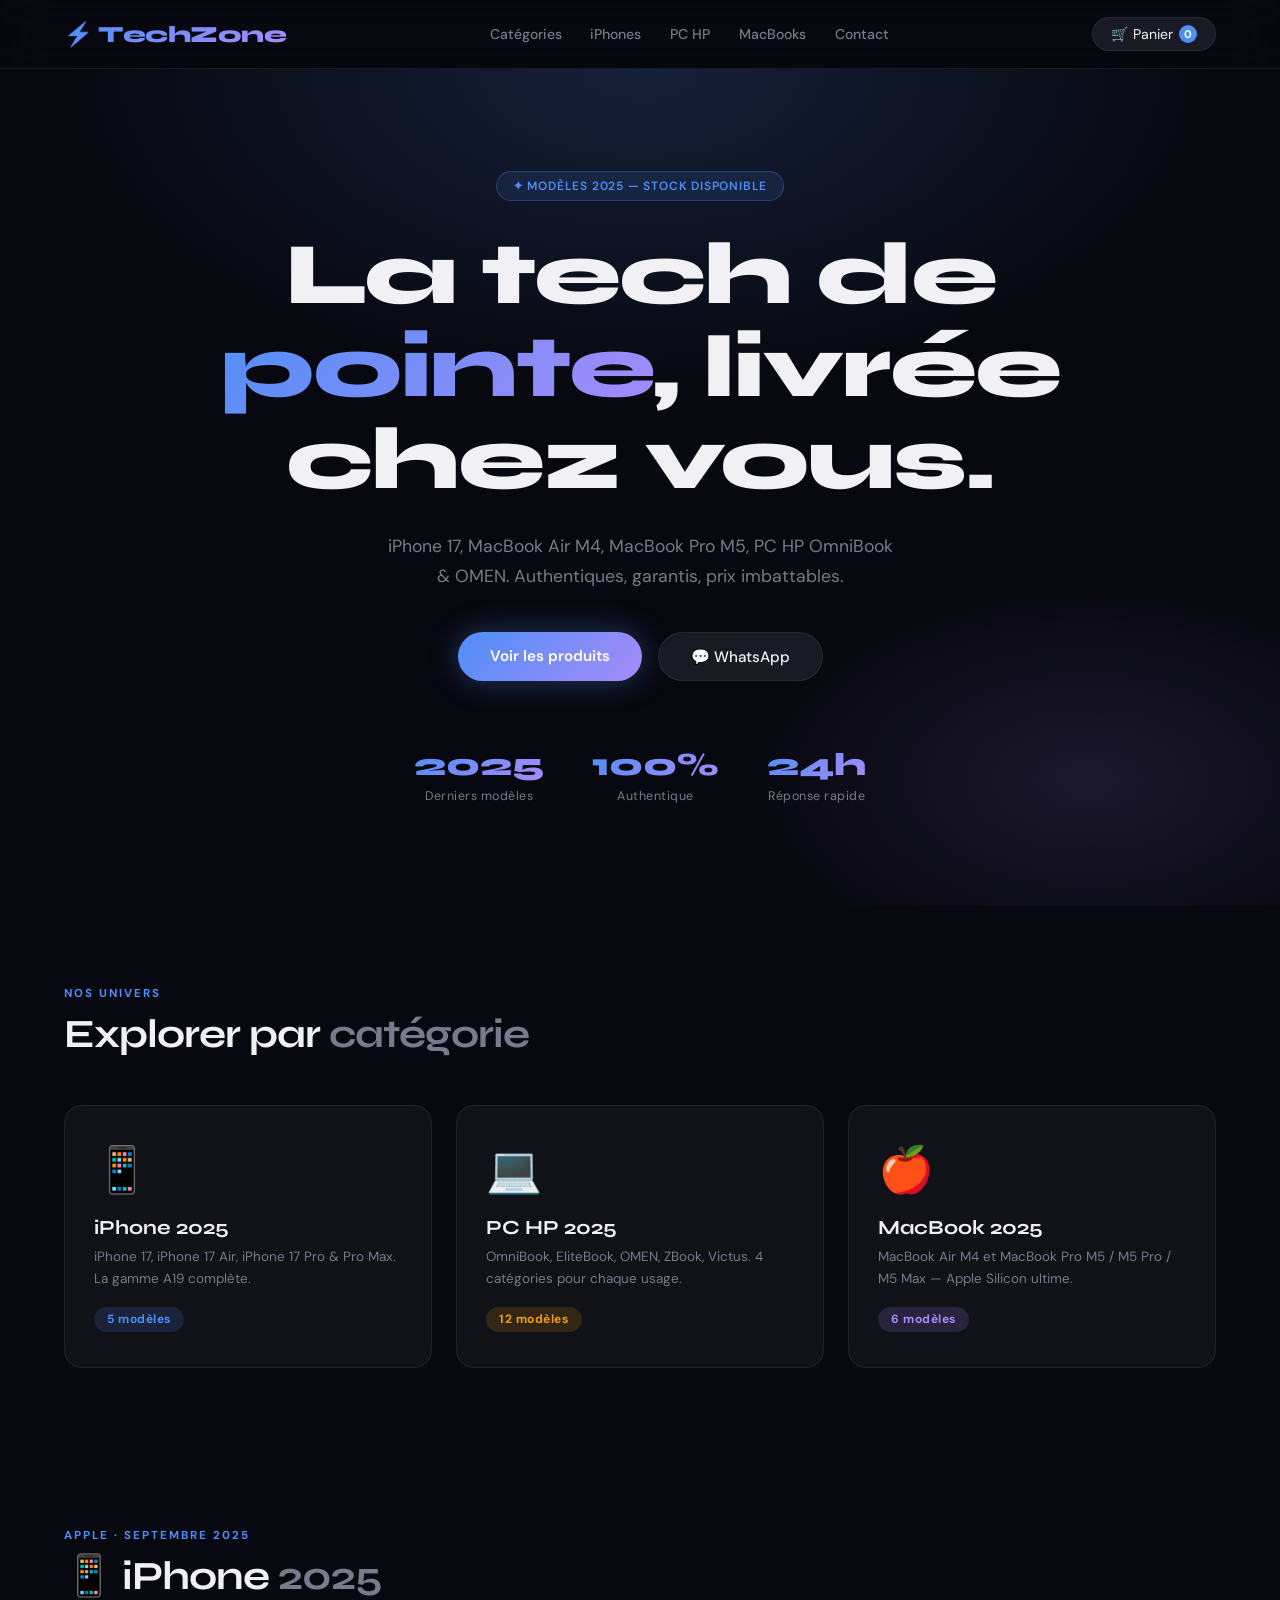
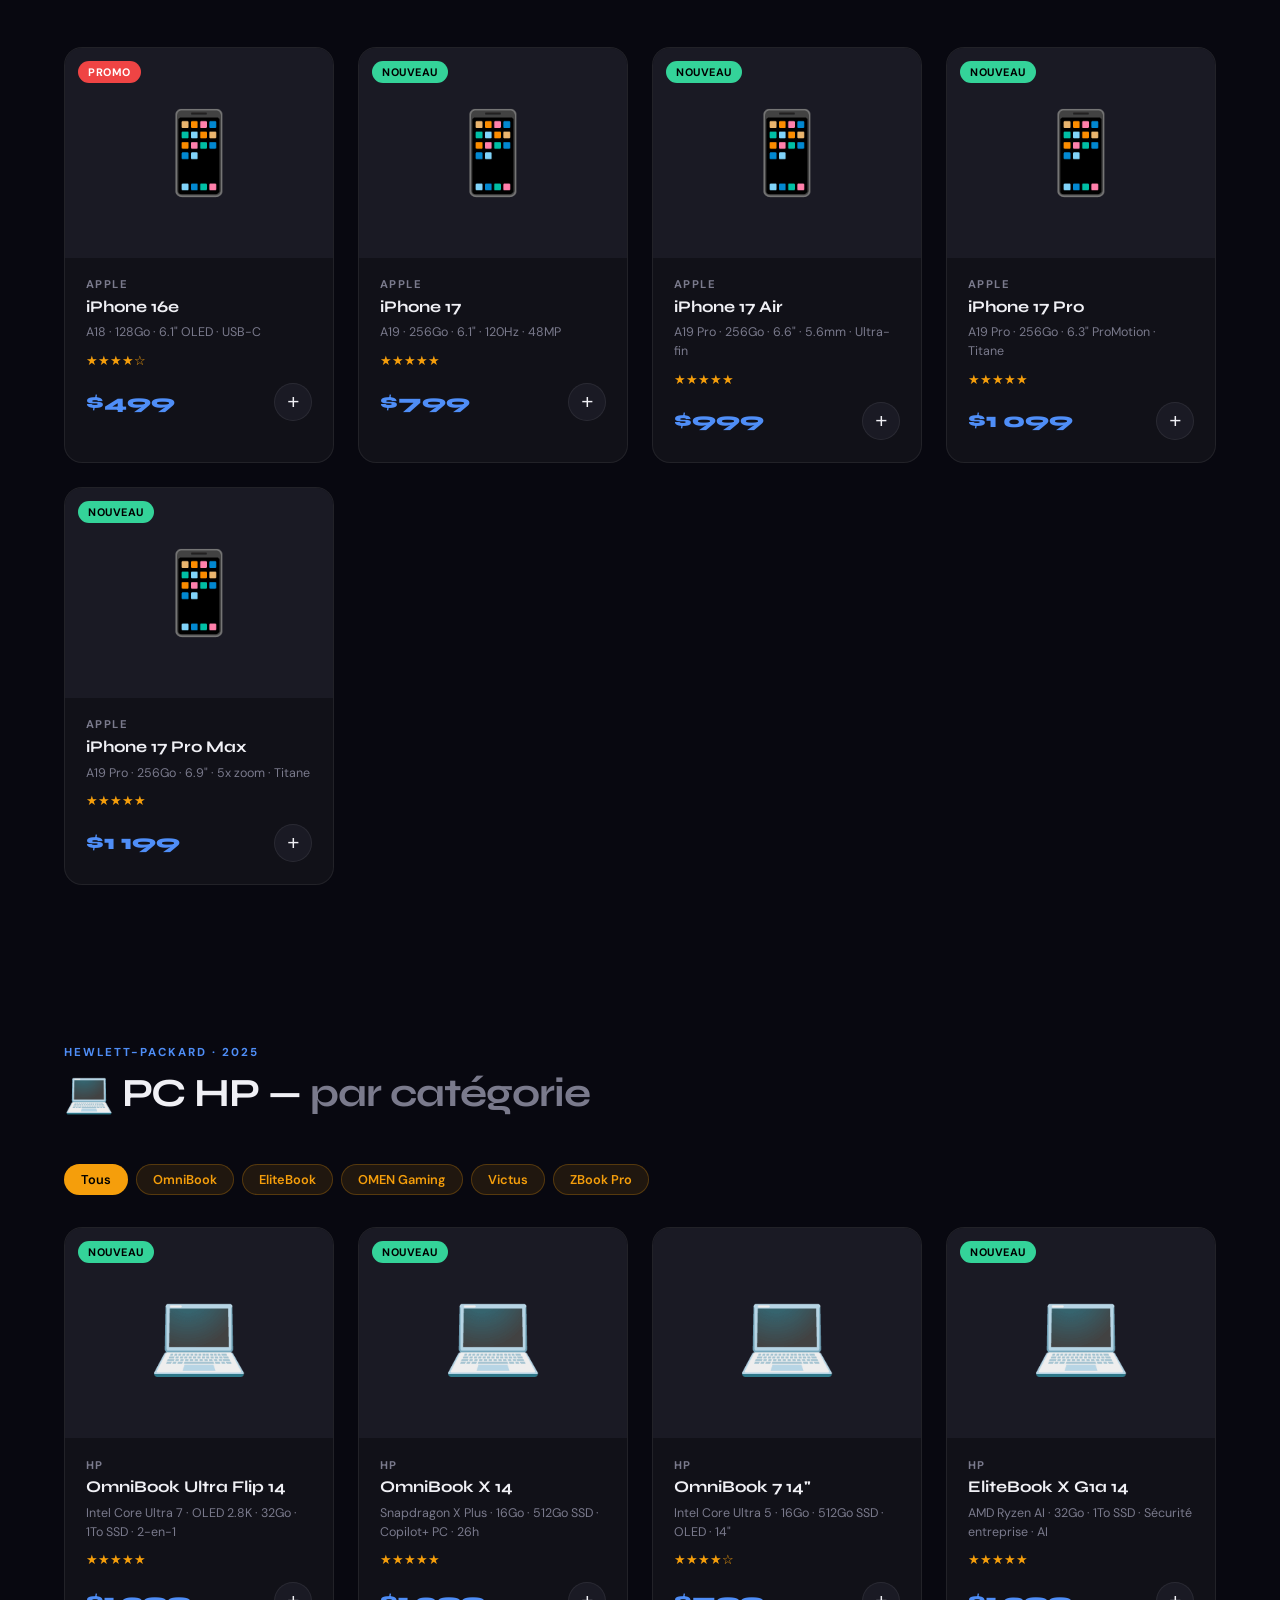
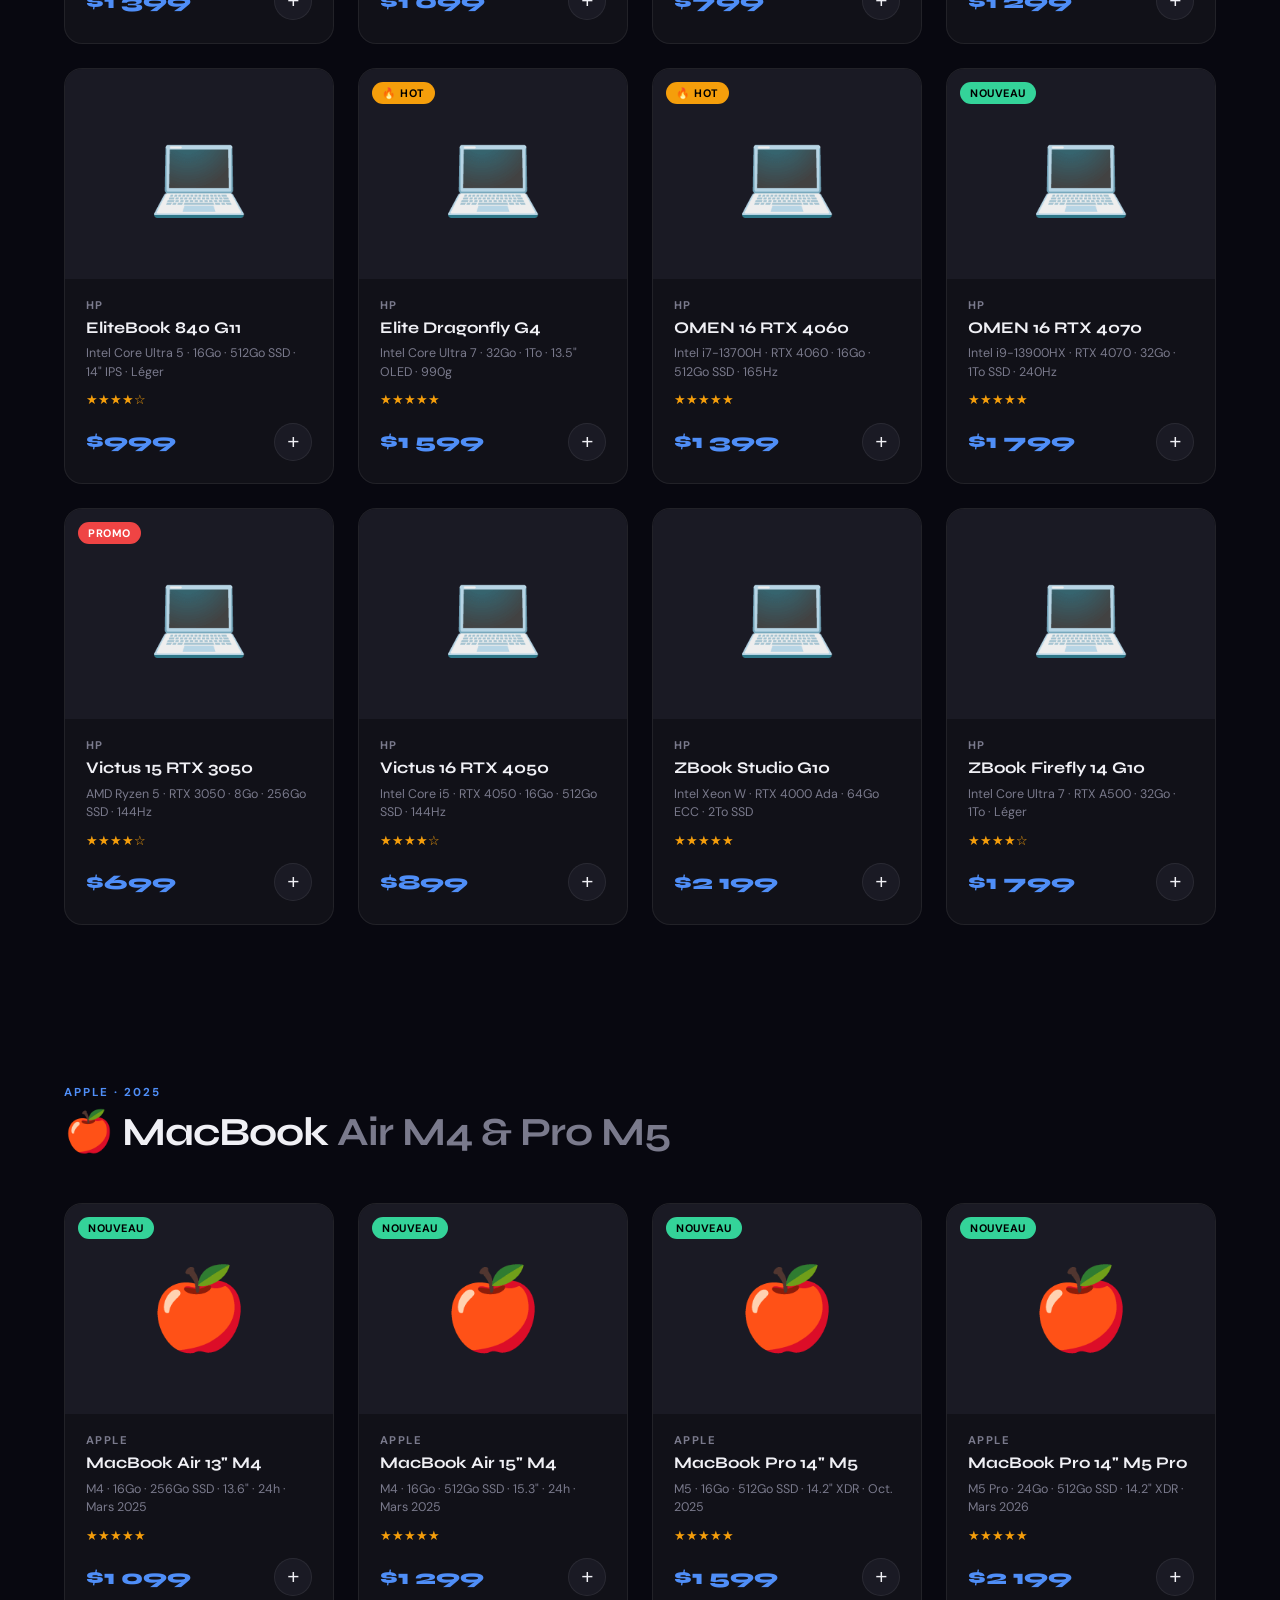
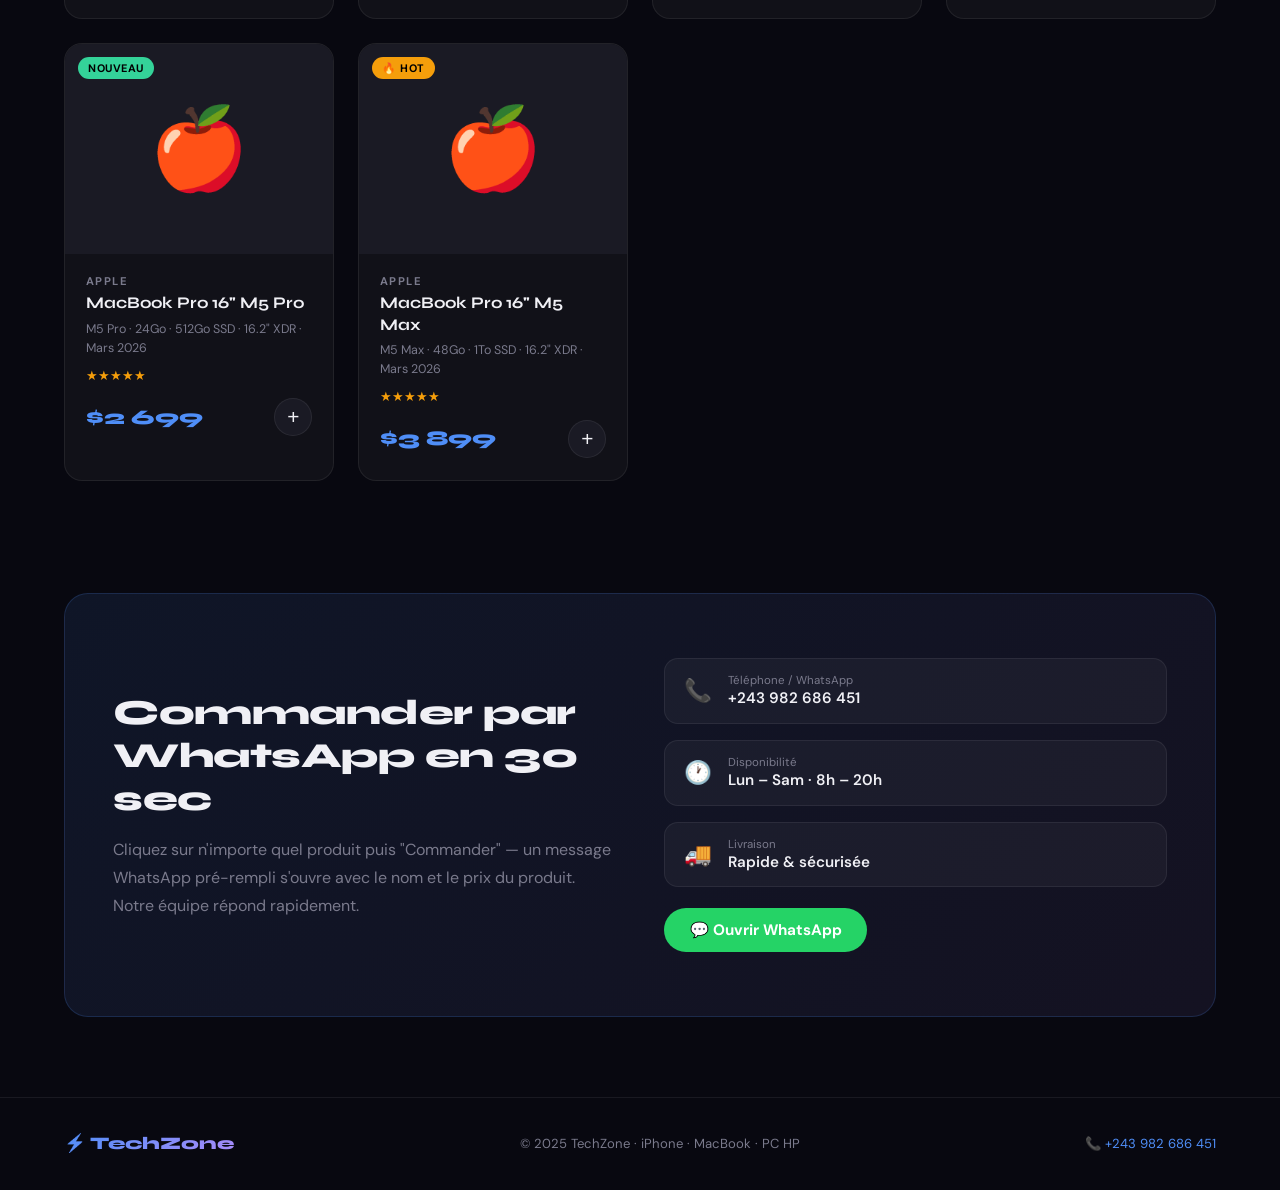
==== index.html @ e5c1a602 "Add files via upload" ====
<!DOCTYPE html>
<html lang="fr">
<head>
  <meta charset="UTF-8"/>
  <meta name="viewport" content="width=device-width, initial-scale=1.0"/>
  <title>TechZone — iPhone · MacBook · HP</title>
  <link href="https://fonts.googleapis.com/css2?family=Syne:wght@400;600;700;800&family=DM+Sans:ital,wght@0,300;0,400;0,500;1,300&display=swap" rel="stylesheet"/>
  <style>
    :root {
      --bg:#080810;--surface:#111118;--surface2:#1a1a24;--border:rgba(255,255,255,0.07);
      --accent:#4f8ef7;--accent2:#a78bfa;--gold:#f59e0b;--text:#f0f0f5;--muted:#7a7a8c;
      --green:#34d399;--red:#ef4444;--radius:18px;
    }
    *{margin:0;padding:0;box-sizing:border-box;}
    html{scroll-behavior:smooth;}
    body{font-family:'DM Sans',sans-serif;background:var(--bg);color:var(--text);overflow-x:hidden;}

    /* ─── HEADER ─── */
    header{position:sticky;top:0;z-index:200;background:rgba(8,8,16,0.88);backdrop-filter:blur(24px);border-bottom:1px solid var(--border);}
    .header-inner{display:flex;align-items:center;justify-content:space-between;height:68px;padding:0 5%;}
    .logo{font-family:'Syne',sans-serif;font-weight:800;font-size:1.45rem;letter-spacing:-0.5px;background:linear-gradient(135deg,var(--accent),var(--accent2));-webkit-background-clip:text;-webkit-text-fill-color:transparent;text-decoration:none;}
    nav{display:flex;gap:1.8rem;}
    nav a{color:var(--muted);text-decoration:none;font-size:.88rem;font-weight:500;transition:color .2s;}
    nav a:hover{color:var(--text);}
    .cart-btn{background:var(--surface2);border:1px solid var(--border);color:var(--text);padding:.45rem 1.1rem;border-radius:50px;font-family:'DM Sans',sans-serif;font-size:.88rem;cursor:pointer;transition:all .2s;display:flex;align-items:center;gap:.4rem;}
    .cart-btn:hover{background:var(--accent);border-color:var(--accent);}
    .cart-count{background:var(--accent);color:#fff;border-radius:50%;width:18px;height:18px;display:flex;align-items:center;justify-content:center;font-size:.7rem;font-weight:700;}

    /* ─── HERO ─── */
    .hero{min-height:93vh;display:flex;flex-direction:column;align-items:center;justify-content:center;text-align:center;padding:4rem 5%;position:relative;overflow:hidden;}
    .hero::before{content:'';position:absolute;inset:0;background:radial-gradient(ellipse 65% 55% at 50% 0%,rgba(79,142,247,.18) 0%,transparent 70%),radial-gradient(ellipse 45% 40% at 85% 85%,rgba(167,139,250,.12) 0%,transparent 60%);pointer-events:none;}
    .hero-badge{display:inline-flex;align-items:center;gap:.4rem;background:rgba(79,142,247,.12);border:1px solid rgba(79,142,247,.3);color:var(--accent);padding:.35rem 1rem;border-radius:50px;font-size:.75rem;font-weight:600;letter-spacing:.8px;text-transform:uppercase;margin-bottom:1.8rem;animation:fadeUp .6s ease both;}
    .hero h1{font-family:'Syne',sans-serif;font-size:clamp(2.8rem,7vw,5.5rem);font-weight:800;line-height:1.05;letter-spacing:-2px;margin-bottom:1.5rem;animation:fadeUp .7s .1s ease both;}
    .hero h1 span{background:linear-gradient(135deg,var(--accent),var(--accent2));-webkit-background-clip:text;-webkit-text-fill-color:transparent;}
    .hero p{color:var(--muted);font-size:1.1rem;max-width:520px;line-height:1.75;margin-bottom:2.5rem;animation:fadeUp .7s .2s ease both;}
    .hero-btns{display:flex;gap:1rem;flex-wrap:wrap;justify-content:center;animation:fadeUp .7s .3s ease both;}
    .btn-primary{background:linear-gradient(135deg,var(--accent),var(--accent2));color:#fff;padding:.85rem 2rem;border-radius:50px;font-family:'DM Sans',sans-serif;font-weight:600;font-size:.95rem;border:none;cursor:pointer;transition:transform .2s,box-shadow .2s;box-shadow:0 0 30px rgba(79,142,247,.35);text-decoration:none;display:inline-block;}
    .btn-primary:hover{transform:translateY(-3px);box-shadow:0 0 55px rgba(79,142,247,.5);}
    .btn-secondary{background:var(--surface2);border:1px solid var(--border);color:var(--text);padding:.85rem 2rem;border-radius:50px;font-family:'DM Sans',sans-serif;font-weight:500;font-size:.95rem;cursor:pointer;transition:all .2s;text-decoration:none;display:inline-block;}
    .btn-secondary:hover{border-color:var(--accent);color:var(--accent);}
    .hero-stats{display:flex;gap:3rem;margin-top:4rem;animation:fadeUp .7s .45s ease both;}
    .stat{text-align:center;}
    .stat-num{font-family:'Syne',sans-serif;font-size:2rem;font-weight:800;background:linear-gradient(135deg,var(--accent),var(--accent2));-webkit-background-clip:text;-webkit-text-fill-color:transparent;}
    .stat-label{font-size:.78rem;color:var(--muted);margin-top:.2rem;letter-spacing:.5px;}

    /* ─── SECTION ─── */
    .section{padding:5rem 5%;}
    .section-label{font-size:.72rem;font-weight:700;letter-spacing:2px;text-transform:uppercase;color:var(--accent);margin-bottom:.6rem;}
    .section-title{font-family:'Syne',sans-serif;font-size:clamp(1.7rem,3.5vw,2.5rem);font-weight:700;letter-spacing:-1px;margin-bottom:3rem;line-height:1.15;}
    .section-title span{color:var(--muted);}

    /* ─── CATEGORIES GRID ─── */
    .cat-grid{display:grid;grid-template-columns:repeat(3,1fr);gap:1.5rem;}
    .cat-card{background:var(--surface);border:1px solid var(--border);border-radius:var(--radius);padding:2.2rem 1.8rem;cursor:pointer;transition:all .3s;position:relative;overflow:hidden;}
    .cat-card::after{content:'';position:absolute;inset:0;opacity:0;transition:opacity .3s;}
    .cat-card.iphone::after{background:radial-gradient(circle at top right,rgba(79,142,247,.13),transparent 70%);}
    .cat-card.hp::after{background:radial-gradient(circle at top right,rgba(245,158,11,.11),transparent 70%);}
    .cat-card.mac::after{background:radial-gradient(circle at top right,rgba(167,139,250,.13),transparent 70%);}
    .cat-card:hover{transform:translateY(-6px);border-color:rgba(255,255,255,.14);}
    .cat-card:hover::after{opacity:1;}
    .cat-icon{font-size:2.8rem;margin-bottom:1rem;}
    .cat-title{font-family:'Syne',sans-serif;font-size:1.25rem;font-weight:700;margin-bottom:.4rem;}
    .cat-desc{font-size:.84rem;color:var(--muted);line-height:1.65;}
    .cat-count{margin-top:1rem;font-size:.75rem;font-weight:700;padding:.3rem .85rem;border-radius:50px;display:inline-block;letter-spacing:.5px;}
    .iphone .cat-count{background:rgba(79,142,247,.15);color:var(--accent);}
    .hp .cat-count{background:rgba(245,158,11,.15);color:var(--gold);}
    .mac .cat-count{background:rgba(167,139,250,.15);color:var(--accent2);}

    /* ─── TABS ─── */
    .tabs{display:flex;gap:.5rem;margin-bottom:2.5rem;flex-wrap:wrap;}
    .tab{background:var(--surface2);border:1px solid var(--border);color:var(--muted);padding:.5rem 1.2rem;border-radius:50px;font-size:.85rem;font-weight:500;cursor:pointer;transition:all .2s;}
    .tab.active,.tab:hover{background:var(--accent);border-color:var(--accent);color:#fff;}
    .tab.hp-tab.active,.tab.hp-tab:hover{background:var(--gold);border-color:var(--gold);color:#000;}
    .tab.mac-tab.active,.tab.mac-tab:hover{background:var(--accent2);border-color:var(--accent2);color:#fff;}

    /* ─── HP SUB-TABS ─── */
    .hp-subtabs{display:none;gap:.5rem;margin-bottom:2rem;flex-wrap:wrap;}
    .hp-subtabs.visible{display:flex;}
    .subtab{background:rgba(245,158,11,.1);border:1px solid rgba(245,158,11,.25);color:var(--gold);padding:.4rem 1rem;border-radius:50px;font-size:.8rem;font-weight:600;cursor:pointer;transition:all .2s;}
    .subtab.active,.subtab:hover{background:var(--gold);color:#000;}

    /* ─── PRODUCTS ─── */
    .products-grid{display:grid;grid-template-columns:repeat(auto-fill,minmax(270px,1fr));gap:1.5rem;}
    .product-card{background:var(--surface);border:1px solid var(--border);border-radius:var(--radius);overflow:hidden;transition:all .3s;cursor:pointer;animation:fadeUp .4s ease both;}
    .product-card:hover{transform:translateY(-5px);border-color:rgba(79,142,247,.4);box-shadow:0 24px 60px rgba(0,0,0,.45);}
    .product-img-wrap{background:var(--surface2);height:210px;display:flex;align-items:center;justify-content:center;position:relative;overflow:hidden;}
    .product-img-wrap img{width:100%;height:100%;object-fit:contain;padding:1rem;transition:transform .3s;}
    .product-card:hover .product-img-wrap img{transform:scale(1.06);}
    .product-img-wrap .emoji-img{font-size:5rem;}
    .badge{position:absolute;top:.8rem;left:.8rem;font-size:.68rem;font-weight:700;padding:.25rem .65rem;border-radius:50px;text-transform:uppercase;letter-spacing:.5px;}
    .badge-new{background:var(--green);color:#000;}
    .badge-promo{background:var(--red);color:#fff;}
    .badge-hot{background:var(--gold);color:#000;}
    .product-info{padding:1.2rem 1.3rem 1.4rem;}
    .product-brand{font-size:.7rem;font-weight:700;letter-spacing:1.5px;text-transform:uppercase;color:var(--muted);margin-bottom:.3rem;}
    .product-name{font-family:'Syne',sans-serif;font-size:1.02rem;font-weight:700;margin-bottom:.4rem;line-height:1.3;}
    .product-specs{font-size:.78rem;color:var(--muted);margin-bottom:.6rem;line-height:1.5;}
    .stars{color:var(--gold);font-size:.8rem;}
    .price-row{display:flex;align-items:center;justify-content:space-between;margin-top:.9rem;}
    .price{font-family:'Syne',sans-serif;font-size:1.3rem;font-weight:800;color:var(--accent);}
    .price-old{font-size:.82rem;color:var(--muted);text-decoration:line-through;margin-left:.35rem;}
    .add-btn{background:var(--surface2);border:1px solid var(--border);color:var(--text);width:38px;height:38px;border-radius:50%;font-size:1.3rem;cursor:pointer;display:flex;align-items:center;justify-content:center;transition:all .2s;flex-shrink:0;}
    .add-btn:hover{background:var(--accent);border-color:var(--accent);}

    /* ─── CONTACT ─── */
    .cta-section{margin:2rem 5% 5rem;background:linear-gradient(135deg,rgba(79,142,247,.1),rgba(167,139,250,.08));border:1px solid rgba(79,142,247,.18);border-radius:24px;padding:4rem 3rem;display:grid;grid-template-columns:1fr 1fr;gap:3rem;align-items:center;}
    .cta-text h2{font-family:'Syne',sans-serif;font-size:clamp(1.6rem,3vw,2.2rem);font-weight:800;letter-spacing:-.5px;margin-bottom:1rem;}
    .cta-text p{color:var(--muted);line-height:1.75;}
    .contact-info{display:flex;flex-direction:column;gap:1rem;}
    .contact-item{display:flex;align-items:center;gap:1rem;background:rgba(255,255,255,.04);border:1px solid var(--border);border-radius:14px;padding:.9rem 1.2rem;}
    .contact-icon{font-size:1.4rem;}
    .contact-label{font-size:.72rem;color:var(--muted);}
    .contact-value{font-weight:600;font-size:.95rem;}
    .wa-btn{display:inline-flex;align-items:center;gap:.5rem;background:#25d366;color:#fff;padding:.75rem 1.6rem;border-radius:50px;font-weight:700;font-size:.95rem;text-decoration:none;transition:all .2s;width:fit-content;margin-top:.3rem;}
    .wa-btn:hover{transform:translateY(-2px);box-shadow:0 10px 35px rgba(37,211,102,.4);}

    /* ─── FOOTER ─── */
    footer{border-top:1px solid var(--border);padding:2.2rem 5%;display:flex;align-items:center;justify-content:space-between;flex-wrap:wrap;gap:1rem;}
    .footer-logo{font-family:'Syne',sans-serif;font-weight:800;font-size:1.1rem;background:linear-gradient(135deg,var(--accent),var(--accent2));-webkit-background-clip:text;-webkit-text-fill-color:transparent;}
    footer p{color:var(--muted);font-size:.82rem;}

    /* ─── MODAL ─── */
    .modal-overlay{display:none;position:fixed;inset:0;background:rgba(0,0,0,.75);backdrop-filter:blur(10px);z-index:300;align-items:center;justify-content:center;padding:1rem;}
    .modal-overlay.active{display:flex;}
    .modal{background:var(--surface);border:1px solid var(--border);border-radius:24px;padding:0;max-width:500px;width:100%;animation:fadeUp .3s ease both;overflow:hidden;}
    .modal-img{background:var(--surface2);height:200px;display:flex;align-items:center;justify-content:center;}
    .modal-img img{height:100%;width:100%;object-fit:contain;padding:1rem;}
    .modal-body{padding:1.8rem;}
    .modal-brand{font-size:.72rem;font-weight:700;letter-spacing:1.5px;text-transform:uppercase;color:var(--muted);margin-bottom:.3rem;}
    .modal-title{font-family:'Syne',sans-serif;font-size:1.35rem;font-weight:800;margin-bottom:.5rem;}
    .modal-specs{font-size:.85rem;color:var(--muted);margin-bottom:1rem;line-height:1.6;}
    .modal-price{font-family:'Syne',sans-serif;font-size:1.6rem;font-weight:800;color:var(--accent);margin-bottom:1.5rem;}
    .modal-actions{display:flex;gap:.8rem;flex-wrap:wrap;}
    .modal-close{background:var(--surface2);border:1px solid var(--border);color:var(--text);padding:.7rem 1.4rem;border-radius:50px;cursor:pointer;font-family:'DM Sans',sans-serif;font-size:.9rem;transition:all .2s;}
    .modal-close:hover{border-color:rgba(255,255,255,.2);}

    /* ─── TOAST ─── */
    .toast{position:fixed;bottom:2rem;right:2rem;background:var(--green);color:#000;padding:.75rem 1.4rem;border-radius:50px;font-weight:700;font-size:.88rem;z-index:400;animation:toastIn .3s ease both;display:flex;align-items:center;gap:.5rem;}
    @keyframes toastIn{from{opacity:0;transform:translateY(20px);}to{opacity:1;transform:translateY(0);}}

    /* ─── ANIMATIONS ─── */
    @keyframes fadeUp{from{opacity:0;transform:translateY(22px);}to{opacity:1;transform:translateY(0);}}

    /* ─── RESPONSIVE ─── */
    @media(max-width:900px){.cat-grid{grid-template-columns:repeat(2,1fr);}.cta-section{grid-template-columns:1fr;}.hero-stats{gap:1.5rem;}nav{display:none;}}
    @media(max-width:540px){.cat-grid{grid-template-columns:1fr;}.hero h1{letter-spacing:-1px;}}
  </style>
</head>
<body>

<!-- HEADER -->
<header>
  <div class="header-inner">
    <a href="#" class="logo">⚡ TechZone</a>
    <nav>
      <a href="#categories">Catégories</a>
      <a href="#iphones">iPhones</a>
      <a href="#hp">PC HP</a>
      <a href="#macbooks">MacBooks</a>
      <a href="#contact">Contact</a>
    </nav>
    <button class="cart-btn" onclick="toggleCart()">
      🛒 Panier <span class="cart-count" id="cartCount">0</span>
    </button>
  </div>
</header>

<!-- HERO -->
<section class="hero">
  <div class="hero-badge">✦ Modèles 2025 — Stock disponible</div>
  <h1>La tech de<br/><span>pointe</span>, livrée<br/>chez vous.</h1>
  <p>iPhone 17, MacBook Air M4, MacBook Pro M5, PC HP OmniBook & OMEN. Authentiques, garantis, prix imbattables.</p>
  <div class="hero-btns">
    <a href="#categories" class="btn-primary">Voir les produits</a>
    <a href="https://wa.me/243982686451" target="_blank" class="btn-secondary">💬 WhatsApp</a>
  </div>
  <div class="hero-stats">
    <div class="stat"><div class="stat-num">2025</div><div class="stat-label">Derniers modèles</div></div>
    <div class="stat"><div class="stat-num">100%</div><div class="stat-label">Authentique</div></div>
    <div class="stat"><div class="stat-num">24h</div><div class="stat-label">Réponse rapide</div></div>
  </div>
</section>

<!-- CATEGORIES -->
<section class="section" id="categories">
  <div class="section-label">Nos univers</div>
  <div class="section-title">Explorer par <span>catégorie</span></div>
  <div class="cat-grid">
    <div class="cat-card iphone" onclick="scrollTo('iphones')">
      <div class="cat-icon">📱</div>
      <div class="cat-title">iPhone 2025</div>
      <div class="cat-desc">iPhone 17, iPhone 17 Air, iPhone 17 Pro & Pro Max. La gamme A19 complète.</div>
      <span class="cat-count">5 modèles</span>
    </div>
    <div class="cat-card hp" onclick="scrollTo('hp')">
      <div class="cat-icon">💻</div>
      <div class="cat-title">PC HP 2025</div>
      <div class="cat-desc">OmniBook, EliteBook, OMEN, ZBook, Victus. 4 catégories pour chaque usage.</div>
      <span class="cat-count">12 modèles</span>
    </div>
    <div class="cat-card mac" onclick="scrollTo('macbooks')">
      <div class="cat-icon">🍎</div>
      <div class="cat-title">MacBook 2025</div>
      <div class="cat-desc">MacBook Air M4 et MacBook Pro M5 / M5 Pro / M5 Max — Apple Silicon ultime.</div>
      <span class="cat-count">6 modèles</span>
    </div>
  </div>
</section>

<!-- IPHONE SECTION -->
<section class="section" id="iphones">
  <div class="section-label">Apple · Septembre 2025</div>
  <div class="section-title">📱 iPhone <span>2025</span></div>
  <div class="products-grid" id="iphoneGrid"></div>
</section>

<!-- HP SECTION -->
<section class="section" id="hp">
  <div class="section-label">Hewlett-Packard · 2025</div>
  <div class="section-title">💻 PC HP — <span>par catégorie</span></div>
  <div class="hp-subtabs visible" id="hpSubtabs">
    <div class="subtab active" onclick="filterHP('all',this)">Tous</div>
    <div class="subtab" onclick="filterHP('omnibook',this)">OmniBook</div>
    <div class="subtab" onclick="filterHP('elitebook',this)">EliteBook</div>
    <div class="subtab" onclick="filterHP('omen',this)">OMEN Gaming</div>
    <div class="subtab" onclick="filterHP('victus',this)">Victus</div>
    <div class="subtab" onclick="filterHP('zbook',this)">ZBook Pro</div>
  </div>
  <div class="products-grid" id="hpGrid"></div>
</section>

<!-- MACBOOK SECTION -->
<section class="section" id="macbooks">
  <div class="section-label">Apple · 2025</div>
  <div class="section-title">🍎 MacBook <span>Air M4 & Pro M5</span></div>
  <div class="products-grid" id="macGrid"></div>
</section>

<!-- CONTACT -->
<div class="cta-section" id="contact">
  <div class="cta-text">
    <h2>Commander par<br/>WhatsApp en 30 sec</h2>
    <p>Cliquez sur n'importe quel produit puis "Commander" — un message WhatsApp pré-rempli s'ouvre avec le nom et le prix du produit. Notre équipe répond rapidement.</p>
  </div>
  <div class="contact-info">
    <div class="contact-item">
      <div class="contact-icon">📞</div>
      <div><div class="contact-label">Téléphone / WhatsApp</div><div class="contact-value">+243 982 686 451</div></div>
    </div>
    <div class="contact-item">
      <div class="contact-icon">🕐</div>
      <div><div class="contact-label">Disponibilité</div><div class="contact-value">Lun – Sam · 8h – 20h</div></div>
    </div>
    <div class="contact-item">
      <div class="contact-icon">🚚</div>
      <div><div class="contact-label">Livraison</div><div class="contact-value">Rapide & sécurisée</div></div>
    </div>
    <a href="https://wa.me/243982686451" target="_blank" class="wa-btn">💬 Ouvrir WhatsApp</a>
  </div>
</div>

<!-- FOOTER -->
<footer>
  <div class="footer-logo">⚡ TechZone</div>
  <p>© 2025 TechZone · iPhone · MacBook · PC HP</p>
  <p style="color:var(--accent);">📞 +243 982 686 451</p>
</footer>

<!-- MODAL -->
<div class="modal-overlay" id="modal" onclick="if(event.target===this)closeModal()">
  <div class="modal">
    <div class="modal-img"><img id="modal-img" src="" alt=""/></div>
    <div class="modal-body">
      <div class="modal-brand" id="modal-brand"></div>
      <div class="modal-title" id="modal-title"></div>
      <div class="modal-specs" id="modal-specs"></div>
      <div class="modal-price" id="modal-price"></div>
      <div class="modal-actions">
        <a id="modal-wa" href="#" target="_blank" class="btn-primary">💬 Commander sur WhatsApp</a>
        <button class="modal-close" onclick="closeModal()">✕ Fermer</button>
      </div>
    </div>
  </div>
</div>

<script>
// ════════════════════════════════════════
// DATA
// ════════════════════════════════════════

const iphones = [
  {
    id:"ip1", brand:"Apple", name:"iPhone 16e",
    price:"$499", badge:"promo", stars:4,
    specs:"A18 · 128Go · 6.1\" OLED · USB-C",
    img:"https://www.apple.com/newsroom/images/2025/02/apple-introduces-iphone-16e/article/Apple-iPhone-16e-hero-250219_big.jpg.large.jpg",
    desc:"Le champion du budget 2025. Puce A18, design moderne, USB-C — le meilleur rapport qualité/prix chez Apple."
  },
  {
    id:"ip2", brand:"Apple", name:"iPhone 17",
    price:"$799", badge:"new", stars:5,
    specs:"A19 · 256Go · 6.1\" · 120Hz · 48MP",
    img:"https://images.macrumors.com/t/QmB3BF4oG7rWBIMvFxZsMq7-L3M=/1600x0/article-new/2025/09/iphone-17-black.jpg",
    desc:"L'iPhone 2025 par excellence. Puce A19, écran 120Hz, double caméra 48MP, 256Go de base. Parfait équilibre performance/prix."
  },
  {
    id:"ip3", brand:"Apple", name:"iPhone 17 Air",
    price:"$999", badge:"new", stars:5,
    specs:"A19 Pro · 256Go · 6.6\" · 5.6mm · Ultra-fin",
    img:"https://images.macrumors.com/t/n4K2cNAqJt1OTqMBL3Bly_KYdXk=/1600x0/article-new/2025/09/iphone-17-air.jpg",
    desc:"Le smartphone le plus fin jamais fabriqué par Apple — seulement 5.6mm d'épaisseur. Puce A19 Pro, appareil photo 48MP, autonomie exceptionnelle."
  },
  {
    id:"ip4", brand:"Apple", name:"iPhone 17 Pro",
    price:"$1 099", badge:"new", stars:5,
    specs:"A19 Pro · 256Go · 6.3\" ProMotion · Titane",
    img:"https://images.macrumors.com/t/1gUq9NRNV_YKFtF_kB3VNFDrxwU=/1600x0/article-new/2025/09/iphone-17-pro-natural-titanium.jpg",
    desc:"iPhone Pro 2025 avec puce A19 Pro, triple caméra pro, Dynamic Island, Action Button, écran ProMotion 120Hz en titane."
  },
  {
    id:"ip5", brand:"Apple", name:"iPhone 17 Pro Max",
    price:"$1 199", badge:"new", stars:5,
    specs:"A19 Pro · 256Go · 6.9\" · 5x zoom · Titane",
    img:"https://images.macrumors.com/t/1gUq9NRNV_YKFtF_kB3VNFDrxwU=/1600x0/article-new/2025/09/iphone-17-pro-natural-titanium.jpg",
    desc:"Le meilleur iPhone jamais construit. Écran 6.9\" ProMotion, zoom optique 5x, batterie record 29h, puce A19 Pro et finition titane premium."
  }
];

const hpProducts = [
  // OmniBook
  {
    id:"hp1", brand:"HP", name:"OmniBook Ultra Flip 14",
    price:"$1 399", badge:"new", stars:5, cat:"omnibook",
    specs:"Intel Core Ultra 7 · OLED 2.8K · 32Go · 1To SSD · 2-en-1",
    img:"https://ssl-product-images.www8-hp.com/digmedialib/prodimg/unlocked/c09325553.png",
    desc:"Le meilleur laptop HP 2025. Écran OLED 2.8K, processeur Intel Core Ultra 7, design 2-en-1 ultra-premium avec stylet inclus."
  },
  {
    id:"hp2", brand:"HP", name:"OmniBook X 14",
    price:"$1 099", badge:"new", stars:5, cat:"omnibook",
    specs:"Snapdragon X Plus · 16Go · 512Go SSD · Copilot+ PC · 26h",
    img:"https://ssl-product-images.www8-hp.com/digmedialib/prodimg/unlocked/c08662994.png",
    desc:"Autonomie record de 26 heures. Copilot+ PC avec IA intégrée, processeur Snapdragon X Plus, léger et ultra-performant."
  },
  {
    id:"hp3", brand:"HP", name:"OmniBook 7 14\"",
    price:"$799", badge:null, stars:4, cat:"omnibook",
    specs:"Intel Core Ultra 5 · 16Go · 512Go SSD · OLED · 14\"",
    img:"https://ssl-product-images.www8-hp.com/digmedialib/prodimg/unlocked/c08580745.png",
    desc:"Successeur du HP Envy. Écran OLED vibrant, performance Intel de dernière génération, finition premium à prix accessible."
  },
  // EliteBook
  {
    id:"hp4", brand:"HP", name:"EliteBook X G1a 14",
    price:"$1 299", badge:"new", stars:5, cat:"elitebook",
    specs:"AMD Ryzen AI · 32Go · 1To SSD · Sécurité entreprise · AI",
    img:"https://ssl-product-images.www8-hp.com/digmedialib/prodimg/unlocked/c09068375.png",
    desc:"Le laptop pro 2025 par excellence. Processeur AMD Ryzen AI, sécurité biométrique avancée, autonomie longue durée pour les professionnels."
  },
  {
    id:"hp5", brand:"HP", name:"EliteBook 840 G11",
    price:"$999", badge:null, stars:4, cat:"elitebook",
    specs:"Intel Core Ultra 5 · 16Go · 512Go SSD · 14\" IPS · Léger",
    img:"https://ssl-product-images.www8-hp.com/digmedialib/prodimg/unlocked/c08556536.png",
    desc:"Polyvalent et fiable pour les pros en déplacement. Sécurité HP Wolf, chassis aluminium résistant, écran anti-reflets 400 nits."
  },
  {
    id:"hp6", brand:"HP", name:"Elite Dragonfly G4",
    price:"$1 599", badge:"hot", stars:5, cat:"elitebook",
    specs:"Intel Core Ultra 7 · 32Go · 1To · 13.5\" OLED · 990g",
    img:"https://ssl-product-images.www8-hp.com/digmedialib/prodimg/unlocked/c08311060.png",
    desc:"Le laptop pro le plus léger d'HP — 990g seulement. Écran OLED 13.5\", autonomie 24h, la référence pour les cadres et consultants."
  },
  // OMEN Gaming
  {
    id:"hp7", brand:"HP", name:"OMEN 16 RTX 4060",
    price:"$1 399", badge:"hot", stars:5, cat:"omen",
    specs:"Intel i7-13700H · RTX 4060 · 16Go · 512Go SSD · 165Hz",
    img:"https://ssl-product-images.www8-hp.com/digmedialib/prodimg/unlocked/c08261001.png",
    desc:"Gaming haute performance : RTX 4060, écran 165Hz QHD, refroidissement OMEN Tempest amélioré. Domine tous les jeux AAA en ultra."
  },
  {
    id:"hp8", brand:"HP", name:"OMEN 16 RTX 4070",
    price:"$1 799", badge:"new", stars:5, cat:"omen",
    specs:"Intel i9-13900HX · RTX 4070 · 32Go · 1To SSD · 240Hz",
    img:"https://ssl-product-images.www8-hp.com/digmedialib/prodimg/unlocked/c08261001.png",
    desc:"Pour les joueurs exigeants. RTX 4070, écran 240Hz Full HD, i9 de 13ème génération — zéro compromis sur les performances."
  },
  // Victus
  {
    id:"hp9", brand:"HP", name:"Victus 15 RTX 3050",
    price:"$699", badge:"promo", stars:4, cat:"victus",
    specs:"AMD Ryzen 5 · RTX 3050 · 8Go · 256Go SSD · 144Hz",
    img:"https://ssl-product-images.www8-hp.com/digmedialib/prodimg/unlocked/c07941451.png",
    desc:"Le gaming accessible. RTX 3050, écran 144Hz, design gaming sans se ruiner. Idéal pour débuter dans le gaming ou les étudiants."
  },
  {
    id:"hp10", brand:"HP", name:"Victus 16 RTX 4050",
    price:"$899", badge:null, stars:4, cat:"victus",
    specs:"Intel Core i5 · RTX 4050 · 16Go · 512Go SSD · 144Hz",
    img:"https://ssl-product-images.www8-hp.com/digmedialib/prodimg/unlocked/c07941451.png",
    desc:"Le sweet-spot gaming 2025. RTX 4050 Ada Lovelace, 16Go de RAM, écran 144Hz — excellent rapport qualité/prix pour le gaming."
  },
  // ZBook
  {
    id:"hp11", brand:"HP", name:"ZBook Studio G10",
    price:"$2 199", badge:null, stars:5, cat:"zbook",
    specs:"Intel Xeon W · RTX 4000 Ada · 64Go ECC · 2To SSD",
    img:"https://ssl-product-images.www8-hp.com/digmedialib/prodimg/unlocked/c08261001.png",
    desc:"Station de travail mobile certifiée ISV. Pour architectes, ingénieurs et créatifs pro. RTX 4000 Ada, 64Go ECC, fiabilité absolue."
  },
  {
    id:"hp12", brand:"HP", name:"ZBook Firefly 14 G10",
    price:"$1 799", badge:null, stars:4, cat:"zbook",
    specs:"Intel Core Ultra 7 · RTX A500 · 32Go · 1To · Léger",
    img:"https://ssl-product-images.www8-hp.com/digmedialib/prodimg/unlocked/c08261001.png",
    desc:"Workstation mobile légère pour professionnels en déplacement. Graphique RTX A500, certifiée pour AutoCAD, Revit et SolidWorks."
  }
];

const macbooks = [
  {
    id:"m1", brand:"Apple", name:"MacBook Air 13\" M4",
    price:"$1 099", badge:"new", stars:5,
    specs:"M4 · 16Go · 256Go SSD · 13.6\" · 24h · Mars 2025",
    img:"https://www.apple.com/newsroom/images/2025/03/apple-introduces-macbook-air-with-m4/article/Apple-MacBook-Air-M4-hero-250225_big.jpg.large.jpg",
    desc:"Le MacBook le plus populaire 2025. Puce M4, 16Go de RAM de série, 24h d'autonomie, Silent — zéro ventilateur. Ultra-léger et ultra-rapide."
  },
  {
    id:"m2", brand:"Apple", name:"MacBook Air 15\" M4",
    price:"$1 299", badge:"new", stars:5,
    specs:"M4 · 16Go · 512Go SSD · 15.3\" · 24h · Mars 2025",
    img:"https://www.apple.com/newsroom/images/2025/03/apple-introduces-macbook-air-with-m4/article/Apple-MacBook-Air-M4-hero-250225_big.jpg.large.jpg",
    desc:"Grand écran 15.3\" Liquid Retina, M4, 16Go RAM, silence total. Parfait pour créatifs et professionnels voulant productivité sans compromis."
  },
  {
    id:"m3", brand:"Apple", name:"MacBook Pro 14\" M5",
    price:"$1 599", badge:"new", stars:5,
    specs:"M5 · 16Go · 512Go SSD · 14.2\" XDR · Oct. 2025",
    img:"https://www.apple.com/newsroom/images/2024/11/apple-introduces-new-macbook-pro-featuring-m4-family-chips/article/Apple-MacBook-Pro-M4-hero-241028_big.jpg.large.jpg",
    desc:"MacBook Pro le plus abordable avec puce M5 (oct. 2025). Écran Liquid Retina XDR, performances AI boostées, design Space Black ou argent."
  },
  {
    id:"m4", brand:"Apple", name:"MacBook Pro 14\" M5 Pro",
    price:"$2 199", badge:"new", stars:5,
    specs:"M5 Pro · 24Go · 512Go SSD · 14.2\" XDR · Mars 2026",
    img:"https://www.apple.com/newsroom/images/2024/11/apple-introduces-new-macbook-pro-featuring-m4-family-chips/article/Apple-MacBook-Pro-M4-hero-241028_big.jpg.large.jpg",
    desc:"Puce M5 Pro avec 14-core CPU. Conçu pour l'IA, la vidéo 8K et les workflows professionnels les plus exigeants. Thunderbolt 4 & HDMI."
  },
  {
    id:"m5", brand:"Apple", name:"MacBook Pro 16\" M5 Pro",
    price:"$2 699", badge:"new", stars:5,
    specs:"M5 Pro · 24Go · 512Go SSD · 16.2\" XDR · Mars 2026",
    img:"https://www.apple.com/newsroom/images/2024/11/apple-introduces-new-macbook-pro-featuring-m4-family-chips/article/Apple-MacBook-Pro-M4-hero-241028_big.jpg.large.jpg",
    desc:"Grand écran 16.2\" XDR, M5 Pro, haut-parleurs 6 drivers. La machine ultime pour les créatifs pro — montage vidéo, 3D, musique."
  },
  {
    id:"m6", brand:"Apple", name:"MacBook Pro 16\" M5 Max",
    price:"$3 899", badge:"hot", stars:5,
    specs:"M5 Max · 48Go · 1To SSD · 16.2\" XDR · Mars 2026",
    img:"https://www.apple.com/newsroom/images/2024/11/apple-introduces-new-macbook-pro-featuring-m4-family-chips/article/Apple-MacBook-Pro-M4-hero-241028_big.jpg.large.jpg",
    desc:"Le sommet absolu de la gamme MacBook Pro. M5 Max, 48Go unified memory, 1To SSD, GPU 40-core. Aucune machine portable ne lui résiste."
  }
];

// ════════════════════════════════════════
// RENDER
// ════════════════════════════════════════

let cartItems = [];

function renderCard(p) {
  const badgeHtml = p.badge ? `<span class="badge badge-${p.badge}">${
    p.badge==='new'?'Nouveau':p.badge==='promo'?'Promo':'🔥 Hot'
  }</span>` : '';
  const stars = '★'.repeat(p.stars)+'☆'.repeat(5-p.stars);
  return `
    <div class="product-card" onclick="openModal('${p.id}')">
      <div class="product-img-wrap">
        <img src="${p.img}" alt="${p.name}" onerror="this.style.display='none';this.nextElementSibling.style.display='flex'"/>
        <div class="emoji-img" style="display:none">${p.brand==='Apple'&&p.name.includes('iPhone')?'📱':p.brand==='Apple'?'🍎':'💻'}</div>
        ${badgeHtml}
      </div>
      <div class="product-info">
        <div class="product-brand">${p.brand}</div>
        <div class="product-name">${p.name}</div>
        <div class="product-specs">${p.specs}</div>
        <div class="stars">${stars}</div>
        <div class="price-row">
          <div><span class="price">${p.price}</span>${p.oldPrice?`<span class="price-old">${p.oldPrice}</span>`:''}</div>
          <button class="add-btn" title="Commander" onclick="event.stopPropagation();quickOrder('${p.id}')">+</button>
        </div>
      </div>
    </div>`;
}

function renderSection(arr, gridId) {
  document.getElementById(gridId).innerHTML = arr.map(renderCard).join('');
}

function filterHP(cat, el) {
  document.querySelectorAll('.subtab').forEach(t=>t.classList.remove('active'));
  el.classList.add('active');
  const filtered = cat==='all' ? hpProducts : hpProducts.filter(p=>p.cat===cat);
  document.getElementById('hpGrid').innerHTML = filtered.map(renderCard).join('');
}

// ════════════════════════════════════════
// MODAL
// ════════════════════════════════════════

const allProducts = [...iphones, ...hpProducts, ...macbooks];

function openModal(id) {
  const p = allProducts.find(x=>x.id===id);
  document.getElementById('modal-img').src = p.img;
  document.getElementById('modal-brand').textContent = p.brand;
  document.getElementById('modal-title').textContent = p.name;
  document.getElementById('modal-specs').textContent = p.specs + ' — ' + p.desc;
  document.getElementById('modal-price').textContent = p.price;
  const msg = encodeURIComponent(`Bonjour 👋, je souhaite commander :\n\n📦 ${p.brand} ${p.name}\n🔧 ${p.specs}\n💵 Prix : ${p.price}\n\nMerci de me confirmer la disponibilité.`);
  document.getElementById('modal-wa').href = `https://wa.me/243982686451?text=${msg}`;
  document.getElementById('modal').classList.add('active');
}

function closeModal() {
  document.getElementById('modal').classList.remove('active');
}

function quickOrder(id) {
  const p = allProducts.find(x=>x.id===id);
  cartItems.push(p);
  document.getElementById('cartCount').textContent = cartItems.length;
  showToast(`✓ ${p.name} ajouté !`);
  const msg = encodeURIComponent(`Bonjour 👋, je souhaite commander :\n\n📦 ${p.brand} ${p.name}\n🔧 ${p.specs}\n💵 Prix : ${p.price}\n\nMerci !`);
  window.open(`https://wa.me/243982686451?text=${msg}`, '_blank');
}

function toggleCart() {
  if(cartItems.length===0){showToast('🛒 Votre panier est vide');return;}
  const list = cartItems.map(p=>`• ${p.name} — ${p.price}`).join('\n');
  const msg = encodeURIComponent(`Bonjour 👋, voici ma commande :\n\n${list}\n\nMerci de confirmer !`);
  window.open(`https://wa.me/243982686451?text=${msg}`, '_blank');
}

// ════════════════════════════════════════
// UTILS
// ════════════════════════════════════════

function scrollTo(id) {
  document.getElementById(id).scrollIntoView({behavior:'smooth'});
}

function showToast(msg) {
  const old = document.querySelector('.toast');
  if(old) old.remove();
  const t = document.createElement('div');
  t.className = 'toast'; t.textContent = msg;
  document.body.appendChild(t);
  setTimeout(()=>t.remove(), 3000);
}

// ════════════════════════════════════════
// INIT
// ════════════════════════════════════════
renderSection(iphones, 'iphoneGrid');
renderSection(hpProducts, 'hpGrid');
renderSection(macbooks, 'macGrid');
</script>
</body>
</html>
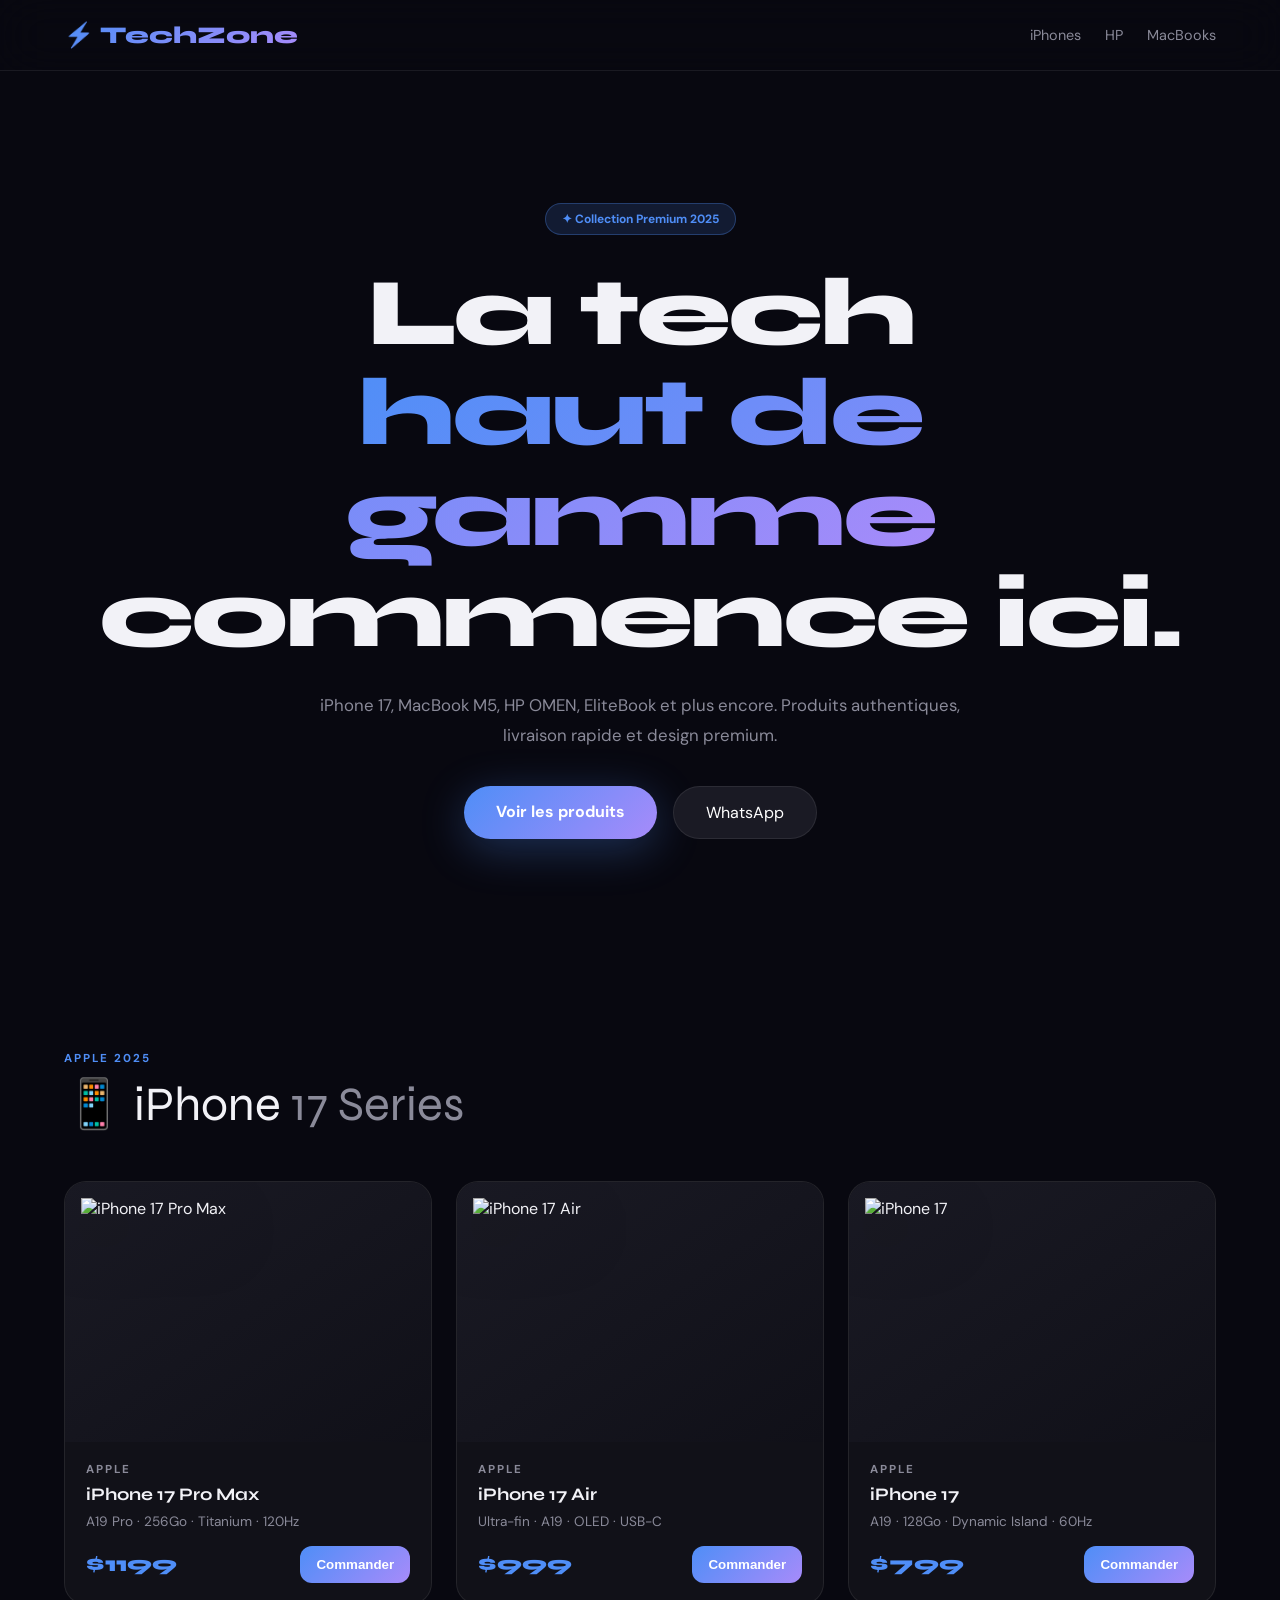
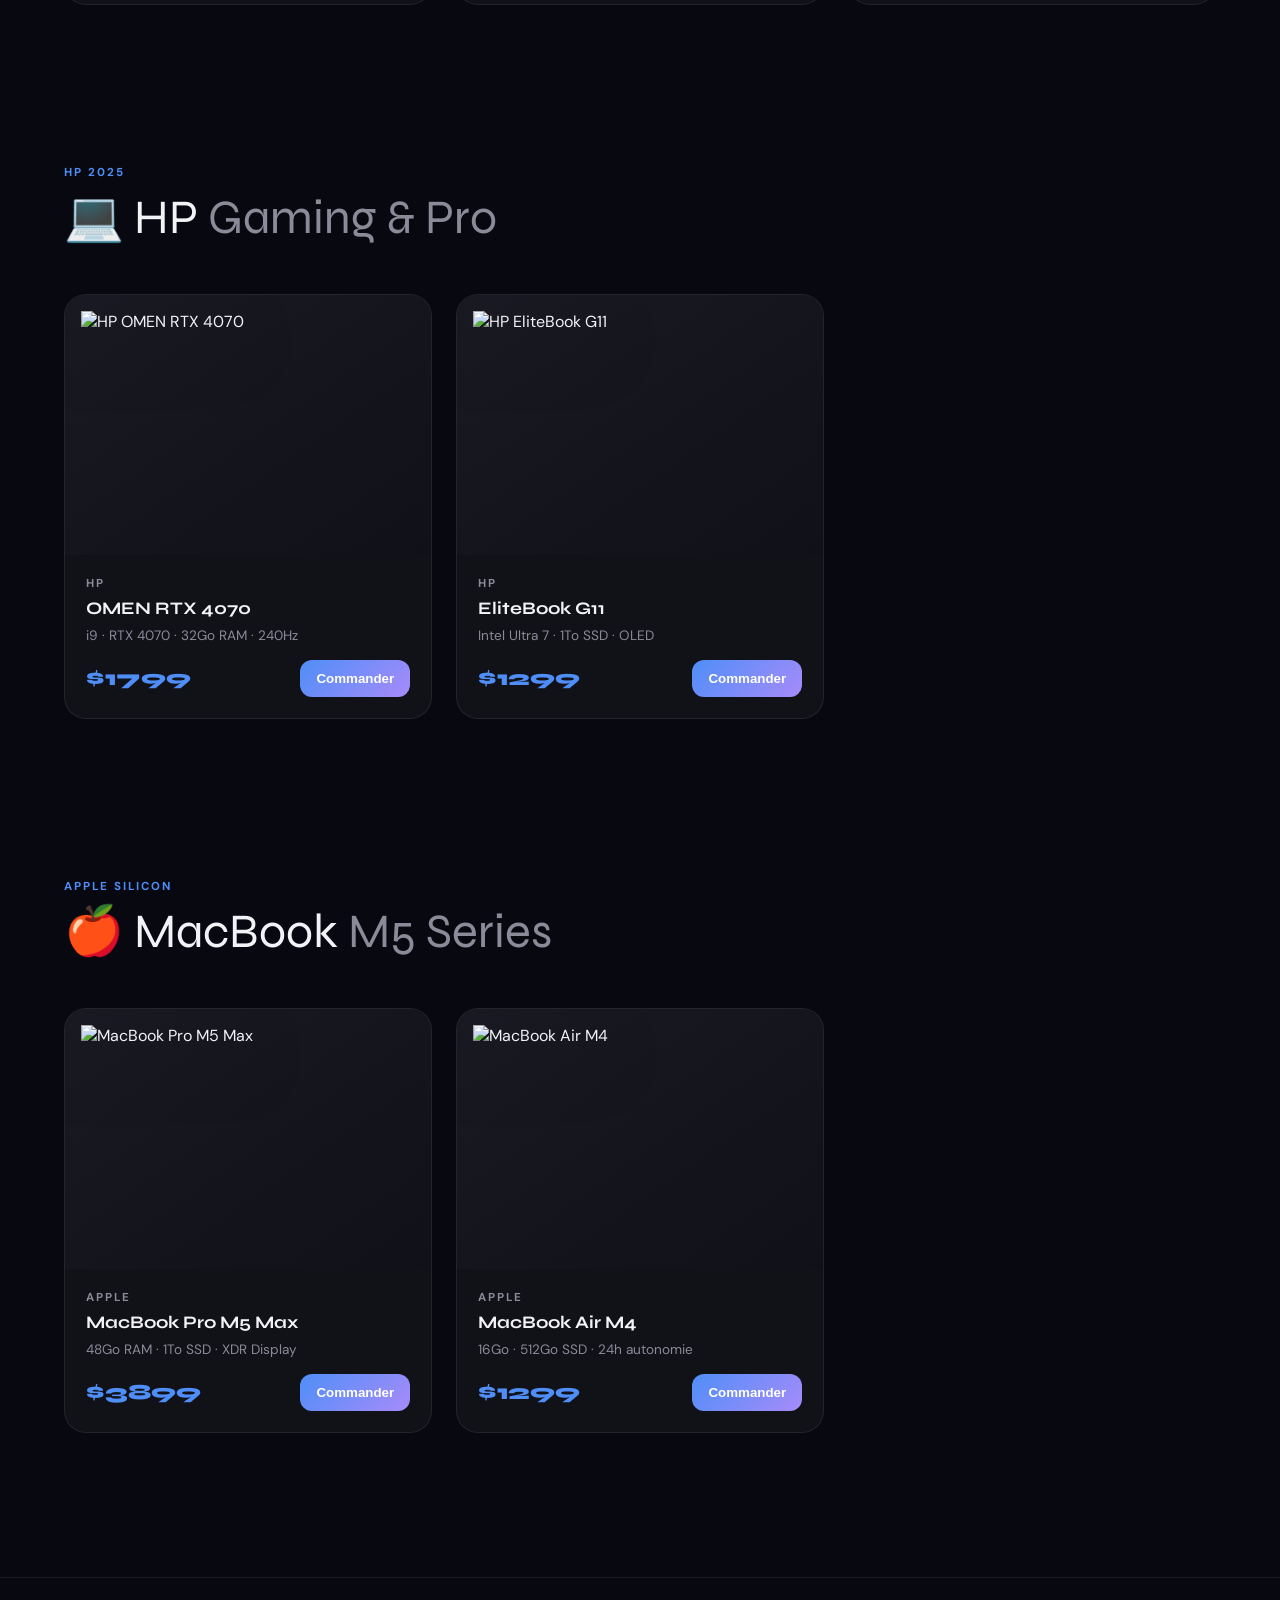
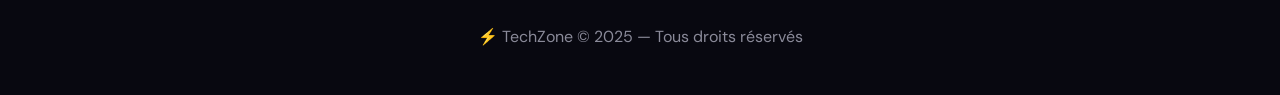
==== commit 03b32a11: "Update index.html" ====
--- a/index.html
+++ b/index.html
@@ -1,571 +1,565 @@
 <!DOCTYPE html>
 <html lang="fr">
 <head>
-  <meta charset="UTF-8"/>
-  <meta name="viewport" content="width=device-width, initial-scale=1.0"/>
-  <title>TechZone — iPhone · MacBook · HP</title>
-  <link href="https://fonts.googleapis.com/css2?family=Syne:wght@400;600;700;800&family=DM+Sans:ital,wght@0,300;0,400;0,500;1,300&display=swap" rel="stylesheet"/>
-  <style>
-    :root {
-      --bg:#080810;--surface:#111118;--surface2:#1a1a24;--border:rgba(255,255,255,0.07);
-      --accent:#4f8ef7;--accent2:#a78bfa;--gold:#f59e0b;--text:#f0f0f5;--muted:#7a7a8c;
-      --green:#34d399;--red:#ef4444;--radius:18px;
-    }
-    *{margin:0;padding:0;box-sizing:border-box;}
-    html{scroll-behavior:smooth;}
-    body{font-family:'DM Sans',sans-serif;background:var(--bg);color:var(--text);overflow-x:hidden;}
-
-    /* ─── HEADER ─── */
-    header{position:sticky;top:0;z-index:200;background:rgba(8,8,16,0.88);backdrop-filter:blur(24px);border-bottom:1px solid var(--border);}
-    .header-inner{display:flex;align-items:center;justify-content:space-between;height:68px;padding:0 5%;}
-    .logo{font-family:'Syne',sans-serif;font-weight:800;font-size:1.45rem;letter-spacing:-0.5px;background:linear-gradient(135deg,var(--accent),var(--accent2));-webkit-background-clip:text;-webkit-text-fill-color:transparent;text-decoration:none;}
-    nav{display:flex;gap:1.8rem;}
-    nav a{color:var(--muted);text-decoration:none;font-size:.88rem;font-weight:500;transition:color .2s;}
-    nav a:hover{color:var(--text);}
-    .cart-btn{background:var(--surface2);border:1px solid var(--border);color:var(--text);padding:.45rem 1.1rem;border-radius:50px;font-family:'DM Sans',sans-serif;font-size:.88rem;cursor:pointer;transition:all .2s;display:flex;align-items:center;gap:.4rem;}
-    .cart-btn:hover{background:var(--accent);border-color:var(--accent);}
-    .cart-count{background:var(--accent);color:#fff;border-radius:50%;width:18px;height:18px;display:flex;align-items:center;justify-content:center;font-size:.7rem;font-weight:700;}
-
-    /* ─── HERO ─── */
-    .hero{min-height:93vh;display:flex;flex-direction:column;align-items:center;justify-content:center;text-align:center;padding:4rem 5%;position:relative;overflow:hidden;}
-    .hero::before{content:'';position:absolute;inset:0;background:radial-gradient(ellipse 65% 55% at 50% 0%,rgba(79,142,247,.18) 0%,transparent 70%),radial-gradient(ellipse 45% 40% at 85% 85%,rgba(167,139,250,.12) 0%,transparent 60%);pointer-events:none;}
-    .hero-badge{display:inline-flex;align-items:center;gap:.4rem;background:rgba(79,142,247,.12);border:1px solid rgba(79,142,247,.3);color:var(--accent);padding:.35rem 1rem;border-radius:50px;font-size:.75rem;font-weight:600;letter-spacing:.8px;text-transform:uppercase;margin-bottom:1.8rem;animation:fadeUp .6s ease both;}
-    .hero h1{font-family:'Syne',sans-serif;font-size:clamp(2.8rem,7vw,5.5rem);font-weight:800;line-height:1.05;letter-spacing:-2px;margin-bottom:1.5rem;animation:fadeUp .7s .1s ease both;}
-    .hero h1 span{background:linear-gradient(135deg,var(--accent),var(--accent2));-webkit-background-clip:text;-webkit-text-fill-color:transparent;}
-    .hero p{color:var(--muted);font-size:1.1rem;max-width:520px;line-height:1.75;margin-bottom:2.5rem;animation:fadeUp .7s .2s ease both;}
-    .hero-btns{display:flex;gap:1rem;flex-wrap:wrap;justify-content:center;animation:fadeUp .7s .3s ease both;}
-    .btn-primary{background:linear-gradient(135deg,var(--accent),var(--accent2));color:#fff;padding:.85rem 2rem;border-radius:50px;font-family:'DM Sans',sans-serif;font-weight:600;font-size:.95rem;border:none;cursor:pointer;transition:transform .2s,box-shadow .2s;box-shadow:0 0 30px rgba(79,142,247,.35);text-decoration:none;display:inline-block;}
-    .btn-primary:hover{transform:translateY(-3px);box-shadow:0 0 55px rgba(79,142,247,.5);}
-    .btn-secondary{background:var(--surface2);border:1px solid var(--border);color:var(--text);padding:.85rem 2rem;border-radius:50px;font-family:'DM Sans',sans-serif;font-weight:500;font-size:.95rem;cursor:pointer;transition:all .2s;text-decoration:none;display:inline-block;}
-    .btn-secondary:hover{border-color:var(--accent);color:var(--accent);}
-    .hero-stats{display:flex;gap:3rem;margin-top:4rem;animation:fadeUp .7s .45s ease both;}
-    .stat{text-align:center;}
-    .stat-num{font-family:'Syne',sans-serif;font-size:2rem;font-weight:800;background:linear-gradient(135deg,var(--accent),var(--accent2));-webkit-background-clip:text;-webkit-text-fill-color:transparent;}
-    .stat-label{font-size:.78rem;color:var(--muted);margin-top:.2rem;letter-spacing:.5px;}
-
-    /* ─── SECTION ─── */
-    .section{padding:5rem 5%;}
-    .section-label{font-size:.72rem;font-weight:700;letter-spacing:2px;text-transform:uppercase;color:var(--accent);margin-bottom:.6rem;}
-    .section-title{font-family:'Syne',sans-serif;font-size:clamp(1.7rem,3.5vw,2.5rem);font-weight:700;letter-spacing:-1px;margin-bottom:3rem;line-height:1.15;}
-    .section-title span{color:var(--muted);}
-
-    /* ─── CATEGORIES GRID ─── */
-    .cat-grid{display:grid;grid-template-columns:repeat(3,1fr);gap:1.5rem;}
-    .cat-card{background:var(--surface);border:1px solid var(--border);border-radius:var(--radius);padding:2.2rem 1.8rem;cursor:pointer;transition:all .3s;position:relative;overflow:hidden;}
-    .cat-card::after{content:'';position:absolute;inset:0;opacity:0;transition:opacity .3s;}
-    .cat-card.iphone::after{background:radial-gradient(circle at top right,rgba(79,142,247,.13),transparent 70%);}
-    .cat-card.hp::after{background:radial-gradient(circle at top right,rgba(245,158,11,.11),transparent 70%);}
-    .cat-card.mac::after{background:radial-gradient(circle at top right,rgba(167,139,250,.13),transparent 70%);}
-    .cat-card:hover{transform:translateY(-6px);border-color:rgba(255,255,255,.14);}
-    .cat-card:hover::after{opacity:1;}
-    .cat-icon{font-size:2.8rem;margin-bottom:1rem;}
-    .cat-title{font-family:'Syne',sans-serif;font-size:1.25rem;font-weight:700;margin-bottom:.4rem;}
-    .cat-desc{font-size:.84rem;color:var(--muted);line-height:1.65;}
-    .cat-count{margin-top:1rem;font-size:.75rem;font-weight:700;padding:.3rem .85rem;border-radius:50px;display:inline-block;letter-spacing:.5px;}
-    .iphone .cat-count{background:rgba(79,142,247,.15);color:var(--accent);}
-    .hp .cat-count{background:rgba(245,158,11,.15);color:var(--gold);}
-    .mac .cat-count{background:rgba(167,139,250,.15);color:var(--accent2);}
-
-    /* ─── TABS ─── */
-    .tabs{display:flex;gap:.5rem;margin-bottom:2.5rem;flex-wrap:wrap;}
-    .tab{background:var(--surface2);border:1px solid var(--border);color:var(--muted);padding:.5rem 1.2rem;border-radius:50px;font-size:.85rem;font-weight:500;cursor:pointer;transition:all .2s;}
-    .tab.active,.tab:hover{background:var(--accent);border-color:var(--accent);color:#fff;}
-    .tab.hp-tab.active,.tab.hp-tab:hover{background:var(--gold);border-color:var(--gold);color:#000;}
-    .tab.mac-tab.active,.tab.mac-tab:hover{background:var(--accent2);border-color:var(--accent2);color:#fff;}
-
-    /* ─── HP SUB-TABS ─── */
-    .hp-subtabs{display:none;gap:.5rem;margin-bottom:2rem;flex-wrap:wrap;}
-    .hp-subtabs.visible{display:flex;}
-    .subtab{background:rgba(245,158,11,.1);border:1px solid rgba(245,158,11,.25);color:var(--gold);padding:.4rem 1rem;border-radius:50px;font-size:.8rem;font-weight:600;cursor:pointer;transition:all .2s;}
-    .subtab.active,.subtab:hover{background:var(--gold);color:#000;}
-
-    /* ─── PRODUCTS ─── */
-    .products-grid{display:grid;grid-template-columns:repeat(auto-fill,minmax(270px,1fr));gap:1.5rem;}
-    .product-card{background:var(--surface);border:1px solid var(--border);border-radius:var(--radius);overflow:hidden;transition:all .3s;cursor:pointer;animation:fadeUp .4s ease both;}
-    .product-card:hover{transform:translateY(-5px);border-color:rgba(79,142,247,.4);box-shadow:0 24px 60px rgba(0,0,0,.45);}
-    .product-img-wrap{background:var(--surface2);height:210px;display:flex;align-items:center;justify-content:center;position:relative;overflow:hidden;}
-    .product-img-wrap img{width:100%;height:100%;object-fit:contain;padding:1rem;transition:transform .3s;}
-    .product-card:hover .product-img-wrap img{transform:scale(1.06);}
-    .product-img-wrap .emoji-img{font-size:5rem;}
-    .badge{position:absolute;top:.8rem;left:.8rem;font-size:.68rem;font-weight:700;padding:.25rem .65rem;border-radius:50px;text-transform:uppercase;letter-spacing:.5px;}
-    .badge-new{background:var(--green);color:#000;}
-    .badge-promo{background:var(--red);color:#fff;}
-    .badge-hot{background:var(--gold);color:#000;}
-    .product-info{padding:1.2rem 1.3rem 1.4rem;}
-    .product-brand{font-size:.7rem;font-weight:700;letter-spacing:1.5px;text-transform:uppercase;color:var(--muted);margin-bottom:.3rem;}
-    .product-name{font-family:'Syne',sans-serif;font-size:1.02rem;font-weight:700;margin-bottom:.4rem;line-height:1.3;}
-    .product-specs{font-size:.78rem;color:var(--muted);margin-bottom:.6rem;line-height:1.5;}
-    .stars{color:var(--gold);font-size:.8rem;}
-    .price-row{display:flex;align-items:center;justify-content:space-between;margin-top:.9rem;}
-    .price{font-family:'Syne',sans-serif;font-size:1.3rem;font-weight:800;color:var(--accent);}
-    .price-old{font-size:.82rem;color:var(--muted);text-decoration:line-through;margin-left:.35rem;}
-    .add-btn{background:var(--surface2);border:1px solid var(--border);color:var(--text);width:38px;height:38px;border-radius:50%;font-size:1.3rem;cursor:pointer;display:flex;align-items:center;justify-content:center;transition:all .2s;flex-shrink:0;}
-    .add-btn:hover{background:var(--accent);border-color:var(--accent);}
-
-    /* ─── CONTACT ─── */
-    .cta-section{margin:2rem 5% 5rem;background:linear-gradient(135deg,rgba(79,142,247,.1),rgba(167,139,250,.08));border:1px solid rgba(79,142,247,.18);border-radius:24px;padding:4rem 3rem;display:grid;grid-template-columns:1fr 1fr;gap:3rem;align-items:center;}
-    .cta-text h2{font-family:'Syne',sans-serif;font-size:clamp(1.6rem,3vw,2.2rem);font-weight:800;letter-spacing:-.5px;margin-bottom:1rem;}
-    .cta-text p{color:var(--muted);line-height:1.75;}
-    .contact-info{display:flex;flex-direction:column;gap:1rem;}
-    .contact-item{display:flex;align-items:center;gap:1rem;background:rgba(255,255,255,.04);border:1px solid var(--border);border-radius:14px;padding:.9rem 1.2rem;}
-    .contact-icon{font-size:1.4rem;}
-    .contact-label{font-size:.72rem;color:var(--muted);}
-    .contact-value{font-weight:600;font-size:.95rem;}
-    .wa-btn{display:inline-flex;align-items:center;gap:.5rem;background:#25d366;color:#fff;padding:.75rem 1.6rem;border-radius:50px;font-weight:700;font-size:.95rem;text-decoration:none;transition:all .2s;width:fit-content;margin-top:.3rem;}
-    .wa-btn:hover{transform:translateY(-2px);box-shadow:0 10px 35px rgba(37,211,102,.4);}
-
-    /* ─── FOOTER ─── */
-    footer{border-top:1px solid var(--border);padding:2.2rem 5%;display:flex;align-items:center;justify-content:space-between;flex-wrap:wrap;gap:1rem;}
-    .footer-logo{font-family:'Syne',sans-serif;font-weight:800;font-size:1.1rem;background:linear-gradient(135deg,var(--accent),var(--accent2));-webkit-background-clip:text;-webkit-text-fill-color:transparent;}
-    footer p{color:var(--muted);font-size:.82rem;}
-
-    /* ─── MODAL ─── */
-    .modal-overlay{display:none;position:fixed;inset:0;background:rgba(0,0,0,.75);backdrop-filter:blur(10px);z-index:300;align-items:center;justify-content:center;padding:1rem;}
-    .modal-overlay.active{display:flex;}
-    .modal{background:var(--surface);border:1px solid var(--border);border-radius:24px;padding:0;max-width:500px;width:100%;animation:fadeUp .3s ease both;overflow:hidden;}
-    .modal-img{background:var(--surface2);height:200px;display:flex;align-items:center;justify-content:center;}
-    .modal-img img{height:100%;width:100%;object-fit:contain;padding:1rem;}
-    .modal-body{padding:1.8rem;}
-    .modal-brand{font-size:.72rem;font-weight:700;letter-spacing:1.5px;text-transform:uppercase;color:var(--muted);margin-bottom:.3rem;}
-    .modal-title{font-family:'Syne',sans-serif;font-size:1.35rem;font-weight:800;margin-bottom:.5rem;}
-    .modal-specs{font-size:.85rem;color:var(--muted);margin-bottom:1rem;line-height:1.6;}
-    .modal-price{font-family:'Syne',sans-serif;font-size:1.6rem;font-weight:800;color:var(--accent);margin-bottom:1.5rem;}
-    .modal-actions{display:flex;gap:.8rem;flex-wrap:wrap;}
-    .modal-close{background:var(--surface2);border:1px solid var(--border);color:var(--text);padding:.7rem 1.4rem;border-radius:50px;cursor:pointer;font-family:'DM Sans',sans-serif;font-size:.9rem;transition:all .2s;}
-    .modal-close:hover{border-color:rgba(255,255,255,.2);}
-
-    /* ─── TOAST ─── */
-    .toast{position:fixed;bottom:2rem;right:2rem;background:var(--green);color:#000;padding:.75rem 1.4rem;border-radius:50px;font-weight:700;font-size:.88rem;z-index:400;animation:toastIn .3s ease both;display:flex;align-items:center;gap:.5rem;}
-    @keyframes toastIn{from{opacity:0;transform:translateY(20px);}to{opacity:1;transform:translateY(0);}}
-
-    /* ─── ANIMATIONS ─── */
-    @keyframes fadeUp{from{opacity:0;transform:translateY(22px);}to{opacity:1;transform:translateY(0);}}
-
-    /* ─── RESPONSIVE ─── */
-    @media(max-width:900px){.cat-grid{grid-template-columns:repeat(2,1fr);}.cta-section{grid-template-columns:1fr;}.hero-stats{gap:1.5rem;}nav{display:none;}}
-    @media(max-width:540px){.cat-grid{grid-template-columns:1fr;}.hero h1{letter-spacing:-1px;}}
-  </style>
+<meta charset="UTF-8">
+<meta name="viewport" content="width=device-width, initial-scale=1.0"/>
+
+<title>TechZone — iPhone · MacBook · HP</title>
+
+<link href="https://fonts.googleapis.com/css2?family=Syne:wght@400;600;700;800&family=DM+Sans:wght@300;400;500&display=swap" rel="stylesheet"/>
+
+<style>
+
+:root{
+--bg:#080810;
+--surface:#111118;
+--surface2:#1a1a24;
+--border:rgba(255,255,255,.08);
+
+--accent:#4f8ef7;
+--accent2:#a78bfa;
+--gold:#f59e0b;
+
+--text:#f2f2f7;
+--muted:#8a8a99;
+
+--green:#34d399;
+--red:#ef4444;
+
+--radius:22px;
+}
+
+*{
+margin:0;
+padding:0;
+box-sizing:border-box;
+}
+
+body{
+font-family:'DM Sans',sans-serif;
+background:var(--bg);
+color:var(--text);
+overflow-x:hidden;
+}
+
+html{
+scroll-behavior:smooth;
+}
+
+/* HEADER */
+
+header{
+position:sticky;
+top:0;
+z-index:1000;
+background:rgba(8,8,16,.88);
+backdrop-filter:blur(25px);
+border-bottom:1px solid var(--border);
+}
+
+.header-inner{
+height:70px;
+display:flex;
+align-items:center;
+justify-content:space-between;
+padding:0 5%;
+}
+
+.logo{
+font-family:'Syne',sans-serif;
+font-size:1.5rem;
+font-weight:800;
+text-decoration:none;
+background:linear-gradient(135deg,var(--accent),var(--accent2));
+-webkit-background-clip:text;
+-webkit-text-fill-color:transparent;
+}
+
+nav{
+display:flex;
+gap:1.5rem;
+}
+
+nav a{
+text-decoration:none;
+color:var(--muted);
+font-size:.9rem;
+transition:.2s;
+}
+
+nav a:hover{
+color:white;
+}
+
+/* HERO */
+
+.hero{
+min-height:100vh;
+display:flex;
+flex-direction:column;
+justify-content:center;
+align-items:center;
+text-align:center;
+padding:4rem 5%;
+position:relative;
+overflow:hidden;
+}
+
+.hero::before{
+content:'';
+position:absolute;
+inset:0;
+
+background:
+linear-gradient(rgba(8,8,16,.72),rgba(8,8,16,.92)),
+url('https://images.unsplash.com/photo-1518770660439-4636190af475?q=80&w=1974&auto=format&fit=crop') center/cover no-repeat;
+
+z-index:-1;
+}
+
+.hero-badge{
+padding:.45rem 1rem;
+border-radius:50px;
+background:rgba(79,142,247,.15);
+border:1px solid rgba(79,142,247,.3);
+color:var(--accent);
+font-size:.75rem;
+font-weight:700;
+margin-bottom:1.7rem;
+}
+
+.hero h1{
+font-family:'Syne',sans-serif;
+font-size:clamp(3rem,8vw,6rem);
+font-weight:800;
+line-height:1.05;
+letter-spacing:-3px;
+margin-bottom:1.5rem;
+}
+
+.hero h1 span{
+background:linear-gradient(135deg,var(--accent),var(--accent2));
+-webkit-background-clip:text;
+-webkit-text-fill-color:transparent;
+}
+
+.hero p{
+max-width:650px;
+color:var(--muted);
+line-height:1.8;
+font-size:1.05rem;
+margin-bottom:2.2rem;
+}
+
+.hero-btns{
+display:flex;
+gap:1rem;
+flex-wrap:wrap;
+justify-content:center;
+}
+
+.btn-primary{
+background:linear-gradient(135deg,var(--accent),var(--accent2));
+padding:.95rem 2rem;
+border-radius:50px;
+text-decoration:none;
+color:white;
+font-weight:700;
+transition:.25s;
+box-shadow:0 10px 45px rgba(79,142,247,.3);
+}
+
+.btn-primary:hover{
+transform:translateY(-3px);
+}
+
+.btn-secondary{
+padding:.95rem 2rem;
+border-radius:50px;
+text-decoration:none;
+color:white;
+border:1px solid var(--border);
+background:var(--surface2);
+transition:.25s;
+}
+
+.btn-secondary:hover{
+border-color:var(--accent);
+color:var(--accent);
+}
+
+/* SECTION */
+
+.section{
+padding:5rem 5%;
+}
+
+.section-label{
+font-size:.72rem;
+font-weight:700;
+letter-spacing:2px;
+text-transform:uppercase;
+color:var(--accent);
+margin-bottom:.6rem;
+}
+
+.section-title{
+font-family:'Syne',sans-serif;
+font-size:clamp(2rem,4vw,3rem);
+margin-bottom:3rem;
+}
+
+.section-title span{
+color:var(--muted);
+}
+
+/* PRODUCTS */
+
+.products-grid{
+display:grid;
+grid-template-columns:repeat(auto-fill,minmax(280px,1fr));
+gap:1.5rem;
+}
+
+.product-card{
+background:var(--surface);
+border:1px solid var(--border);
+border-radius:var(--radius);
+overflow:hidden;
+transition:.3s;
+}
+
+.product-card:hover{
+transform:translateY(-7px);
+border-color:rgba(79,142,247,.5);
+box-shadow:0 25px 60px rgba(0,0,0,.5);
+}
+
+.product-img-wrap{
+height:260px;
+overflow:hidden;
+background:linear-gradient(145deg,#1a1a24,#101018);
+display:flex;
+align-items:center;
+justify-content:center;
+padding: 1rem;
+}
+
+.product-img-wrap img{
+width:100%;
+height:100%;
+object-fit:contain;
+transition:.4s;
+filter:drop-shadow(0 20px 30px rgba(0,0,0,.6));
+}
+
+.product-card:hover img{
+transform:scale(1.06);
+}
+
+.product-info{
+padding:1.3rem;
+}
+
+.product-brand{
+font-size:.72rem;
+font-weight:700;
+letter-spacing:2px;
+text-transform:uppercase;
+color:var(--muted);
+margin-bottom:.4rem;
+}
+
+.product-name{
+font-family:'Syne',sans-serif;
+font-size:1.1rem;
+font-weight:700;
+margin-bottom:.4rem;
+}
+
+.product-specs{
+font-size:.85rem;
+color:var(--muted);
+line-height:1.6;
+margin-bottom:.8rem;
+}
+
+.price-row{
+display:flex;
+justify-content:space-between;
+align-items:center;
+}
+
+.price{
+font-size:1.35rem;
+font-weight:800;
+font-family:'Syne',sans-serif;
+color:var(--accent);
+}
+
+.buy-btn{
+background:linear-gradient(135deg,var(--accent),var(--accent2));
+border:none;
+color:white;
+padding:.7rem 1rem;
+border-radius:12px;
+cursor:pointer;
+font-weight:700;
+}
+
+/* FOOTER */
+
+footer{
+padding:3rem 5%;
+border-top:1px solid var(--border);
+text-align:center;
+color:var(--muted);
+margin-top:4rem;
+}
+
+/* RESPONSIVE */
+
+@media(max-width:768px){
+
+nav{
+display:none;
+}
+
+.hero h1{
+letter-spacing:-1px;
+}
+
+}
+
+</style>
 </head>
 <body>
 
-<!-- HEADER -->
 <header>
-  <div class="header-inner">
-    <a href="#" class="logo">⚡ TechZone</a>
-    <nav>
-      <a href="#categories">Catégories</a>
-      <a href="#iphones">iPhones</a>
-      <a href="#hp">PC HP</a>
-      <a href="#macbooks">MacBooks</a>
-      <a href="#contact">Contact</a>
-    </nav>
-    <button class="cart-btn" onclick="toggleCart()">
-      🛒 Panier <span class="cart-count" id="cartCount">0</span>
-    </button>
-  </div>
+<div class="header-inner">
+
+<a href="#" class="logo">⚡ TechZone</a>
+
+<nav>
+<a href="#iphones">iPhones</a>
+<a href="#hp">HP</a>
+<a href="#macbooks">MacBooks</a>
+</nav>
+
+</div>
 </header>
 
-<!-- HERO -->
 <section class="hero">
-  <div class="hero-badge">✦ Modèles 2025 — Stock disponible</div>
-  <h1>La tech de<br/><span>pointe</span>, livrée<br/>chez vous.</h1>
-  <p>iPhone 17, MacBook Air M4, MacBook Pro M5, PC HP OmniBook & OMEN. Authentiques, garantis, prix imbattables.</p>
-  <div class="hero-btns">
-    <a href="#categories" class="btn-primary">Voir les produits</a>
-    <a href="https://wa.me/243982686451" target="_blank" class="btn-secondary">💬 WhatsApp</a>
-  </div>
-  <div class="hero-stats">
-    <div class="stat"><div class="stat-num">2025</div><div class="stat-label">Derniers modèles</div></div>
-    <div class="stat"><div class="stat-num">100%</div><div class="stat-label">Authentique</div></div>
-    <div class="stat"><div class="stat-num">24h</div><div class="stat-label">Réponse rapide</div></div>
-  </div>
+
+<div class="hero-badge">
+✦ Collection Premium 2025
+</div>
+
+<h1>
+La tech<br>
+<span>haut de gamme</span><br>
+commence ici.
+</h1>
+
+<p>
+iPhone 17, MacBook M5, HP OMEN, EliteBook et plus encore.
+Produits authentiques, livraison rapide et design premium.
+</p>
+
+<div class="hero-btns">
+<a href="#iphones" class="btn-primary">Voir les produits</a>
+
+<a href="https://wa.me/243982686451" class="btn-secondary">
+WhatsApp
+</a>
+</div>
+
 </section>
 
-<!-- CATEGORIES -->
-<section class="section" id="categories">
-  <div class="section-label">Nos univers</div>
-  <div class="section-title">Explorer par <span>catégorie</span></div>
-  <div class="cat-grid">
-    <div class="cat-card iphone" onclick="scrollTo('iphones')">
-      <div class="cat-icon">📱</div>
-      <div class="cat-title">iPhone 2025</div>
-      <div class="cat-desc">iPhone 17, iPhone 17 Air, iPhone 17 Pro & Pro Max. La gamme A19 complète.</div>
-      <span class="cat-count">5 modèles</span>
-    </div>
-    <div class="cat-card hp" onclick="scrollTo('hp')">
-      <div class="cat-icon">💻</div>
-      <div class="cat-title">PC HP 2025</div>
-      <div class="cat-desc">OmniBook, EliteBook, OMEN, ZBook, Victus. 4 catégories pour chaque usage.</div>
-      <span class="cat-count">12 modèles</span>
-    </div>
-    <div class="cat-card mac" onclick="scrollTo('macbooks')">
-      <div class="cat-icon">🍎</div>
-      <div class="cat-title">MacBook 2025</div>
-      <div class="cat-desc">MacBook Air M4 et MacBook Pro M5 / M5 Pro / M5 Max — Apple Silicon ultime.</div>
-      <span class="cat-count">6 modèles</span>
-    </div>
-  </div>
+<!-- IPHONES -->
+
+<section class="section" id="iphones">
+
+<div class="section-label">APPLE 2025</div>
+
+<div class="section-title">
+📱 iPhone <span>17 Series</span>
+</div>
+
+<div class="products-grid">
+
+<div class="product-card">
+<div class="product-img-wrap">
+  <!-- iPhone 17 Pro Max — image officielle via CDN GSMArena -->
+  <img
+    src="https://fdn2.gsmarena.com/vv/pics/apple/apple-iphone-17-pro-max-1.jpg"
+    alt="iPhone 17 Pro Max"
+    onerror="this.onerror=null;this.src='https://store.storeimages.cdn-apple.com/4982/as-images.apple.com/is/iphone-17-pro-select-202509?wid=470&hei=556&fmt=jpeg&qlt=90&.v=1725925644052'">
+</div>
+<div class="product-info">
+  <div class="product-brand">Apple</div>
+  <div class="product-name">iPhone 17 Pro Max</div>
+  <div class="product-specs">A19 Pro · 256Go · Titanium · 120Hz</div>
+  <div class="price-row">
+    <div class="price">$1199</div>
+    <button class="buy-btn">Commander</button>
+  </div>
+</div>
+</div>
+
+<div class="product-card">
+<div class="product-img-wrap">
+  <!-- iPhone 17 Air — image officielle via CDN Apple Store -->
+  <img
+    src="https://store.storeimages.cdn-apple.com/4982/as-images.apple.com/is/iphone-air-select-202509?wid=470&hei=556&fmt=jpeg&qlt=90&.v=1725925644052"
+    alt="iPhone 17 Air"
+    onerror="this.onerror=null;this.src='https://fdn2.gsmarena.com/vv/pics/apple/apple-iphone-air-1.jpg'">
+</div>
+<div class="product-info">
+  <div class="product-brand">Apple</div>
+  <div class="product-name">iPhone 17 Air</div>
+  <div class="product-specs">Ultra-fin · A19 · OLED · USB-C</div>
+  <div class="price-row">
+    <div class="price">$999</div>
+    <button class="buy-btn">Commander</button>
+  </div>
+</div>
+</div>
+
+<div class="product-card">
+<div class="product-img-wrap">
+  <!-- iPhone 17 standard -->
+  <img
+    src="https://fdn2.gsmarena.com/vv/pics/apple/apple-iphone-17-1.jpg"
+    alt="iPhone 17"
+    onerror="this.onerror=null;this.src='https://store.storeimages.cdn-apple.com/4982/as-images.apple.com/is/iphone-17-select-202509?wid=470&hei=556&fmt=jpeg&qlt=90'">
+</div>
+<div class="product-info">
+  <div class="product-brand">Apple</div>
+  <div class="product-name">iPhone 17</div>
+  <div class="product-specs">A19 · 128Go · Dynamic Island · 60Hz</div>
+  <div class="price-row">
+    <div class="price">$799</div>
+    <button class="buy-btn">Commander</button>
+  </div>
+</div>
+</div>
+
+</div>
+
 </section>
 
-<!-- IPHONE SECTION -->
-<section class="section" id="iphones">
-  <div class="section-label">Apple · Septembre 2025</div>
-  <div class="section-title">📱 iPhone <span>2025</span></div>
-  <div class="products-grid" id="iphoneGrid"></div>
+<!-- HP -->
+
+<section class="section" id="hp">
+
+<div class="section-label">HP 2025</div>
+
+<div class="section-title">
+💻 HP <span>Gaming & Pro</span>
+</div>
+
+<div class="products-grid">
+
+<div class="product-card">
+<div class="product-img-wrap">
+  <!-- HP OMEN 16 — image officielle HP -->
+  <img
+    src="https://ssl-product-images.www8-hp.com/digmedialib/prodimg/knowledgebase/c08781095.png"
+    alt="HP OMEN RTX 4070"
+    onerror="this.onerror=null;this.src='https://www.hp.com/h20195/v2/getpdf.aspx/c08781095.pdf'">
+</div>
+<div class="product-info">
+  <div class="product-brand">HP</div>
+  <div class="product-name">OMEN RTX 4070</div>
+  <div class="product-specs">i9 · RTX 4070 · 32Go RAM · 240Hz</div>
+  <div class="price-row">
+    <div class="price">$1799</div>
+    <button class="buy-btn">Commander</button>
+  </div>
+</div>
+</div>
+
+<div class="product-card">
+<div class="product-img-wrap">
+  <!-- HP EliteBook G11 — image officielle HP -->
+  <img
+    src="https://ssl-product-images.www8-hp.com/digmedialib/prodimg/knowledgebase/c08379534.png"
+    alt="HP EliteBook G11"
+    onerror="this.onerror=null;this.src='https://images.unsplash.com/photo-1541807084-5c52b6b3adef?q=80&w=600&auto=format&fit=crop'">
+</div>
+<div class="product-info">
+  <div class="product-brand">HP</div>
+  <div class="product-name">EliteBook G11</div>
+  <div class="product-specs">Intel Ultra 7 · 1To SSD · OLED</div>
+  <div class="price-row">
+    <div class="price">$1299</div>
+    <button class="buy-btn">Commander</button>
+  </div>
+</div>
+</div>
+
+</div>
+
 </section>
 
-<!-- HP SECTION -->
-<section class="section" id="hp">
-  <div class="section-label">Hewlett-Packard · 2025</div>
-  <div class="section-title">💻 PC HP — <span>par catégorie</span></div>
-  <div class="hp-subtabs visible" id="hpSubtabs">
-    <div class="subtab active" onclick="filterHP('all',this)">Tous</div>
-    <div class="subtab" onclick="filterHP('omnibook',this)">OmniBook</div>
-    <div class="subtab" onclick="filterHP('elitebook',this)">EliteBook</div>
-    <div class="subtab" onclick="filterHP('omen',this)">OMEN Gaming</div>
-    <div class="subtab" onclick="filterHP('victus',this)">Victus</div>
-    <div class="subtab" onclick="filterHP('zbook',this)">ZBook Pro</div>
-  </div>
-  <div class="products-grid" id="hpGrid"></div>
+<!-- MACBOOK -->
+
+<section class="section" id="macbooks">
+
+<div class="section-label">APPLE SILICON</div>
+
+<div class="section-title">
+🍎 MacBook <span>M5 Series</span>
+</div>
+
+<div class="products-grid">
+
+<div class="product-card">
+<div class="product-img-wrap">
+  <!-- MacBook Pro M5 Max — Apple Store CDN officiel -->
+  <img
+    src="https://store.storeimages.cdn-apple.com/4982/as-images.apple.com/is/mbp16-spaceback-select-202501?wid=600&hei=510&fmt=jpeg&qlt=90&.v=1736870229931"
+    alt="MacBook Pro M5 Max"
+    onerror="this.onerror=null;this.src='https://store.storeimages.cdn-apple.com/4982/as-images.apple.com/is/mbp14-spaceback-select-202310?wid=600&hei=510&fmt=jpeg&qlt=90'">
+</div>
+<div class="product-info">
+  <div class="product-brand">Apple</div>
+  <div class="product-name">MacBook Pro M5 Max</div>
+  <div class="product-specs">48Go RAM · 1To SSD · XDR Display</div>
+  <div class="price-row">
+    <div class="price">$3899</div>
+    <button class="buy-btn">Commander</button>
+  </div>
+</div>
+</div>
+
+<div class="product-card">
+<div class="product-img-wrap">
+  <!-- MacBook Air M4 — Apple Store CDN officiel -->
+  <img
+    src="https://store.storeimages.cdn-apple.com/4982/as-images.apple.com/is/mba13-m4-skyblue-select-202503?wid=600&hei=510&fmt=jpeg&qlt=90&.v=1741405585500"
+    alt="MacBook Air M4"
+    onerror="this.onerror=null;this.src='https://store.storeimages.cdn-apple.com/4982/as-images.apple.com/is/mba13-skyblue-select-202503?wid=600&hei=510&fmt=jpeg&qlt=90'">
+</div>
+<div class="product-info">
+  <div class="product-brand">Apple</div>
+  <div class="product-name">MacBook Air M4</div>
+  <div class="product-specs">16Go · 512Go SSD · 24h autonomie</div>
+  <div class="price-row">
+    <div class="price">$1299</div>
+    <button class="buy-btn">Commander</button>
+  </div>
+</div>
+</div>
+
+</div>
+
 </section>
 
-<!-- MACBOOK SECTION -->
-<section class="section" id="macbooks">
-  <div class="section-label">Apple · 2025</div>
-  <div class="section-title">🍎 MacBook <span>Air M4 & Pro M5</span></div>
-  <div class="products-grid" id="macGrid"></div>
-</section>
-
-<!-- CONTACT -->
-<div class="cta-section" id="contact">
-  <div class="cta-text">
-    <h2>Commander par<br/>WhatsApp en 30 sec</h2>
-    <p>Cliquez sur n'importe quel produit puis "Commander" — un message WhatsApp pré-rempli s'ouvre avec le nom et le prix du produit. Notre équipe répond rapidement.</p>
-  </div>
-  <div class="contact-info">
-    <div class="contact-item">
-      <div class="contact-icon">📞</div>
-      <div><div class="contact-label">Téléphone / WhatsApp</div><div class="contact-value">+243 982 686 451</div></div>
-    </div>
-    <div class="contact-item">
-      <div class="contact-icon">🕐</div>
-      <div><div class="contact-label">Disponibilité</div><div class="contact-value">Lun – Sam · 8h – 20h</div></div>
-    </div>
-    <div class="contact-item">
-      <div class="contact-icon">🚚</div>
-      <div><div class="contact-label">Livraison</div><div class="contact-value">Rapide & sécurisée</div></div>
-    </div>
-    <a href="https://wa.me/243982686451" target="_blank" class="wa-btn">💬 Ouvrir WhatsApp</a>
-  </div>
-</div>
-
-<!-- FOOTER -->
 <footer>
-  <div class="footer-logo">⚡ TechZone</div>
-  <p>© 2025 TechZone · iPhone · MacBook · PC HP</p>
-  <p style="color:var(--accent);">📞 +243 982 686 451</p>
+⚡ TechZone © 2025 — Tous droits réservés
 </footer>
 
-<!-- MODAL -->
-<div class="modal-overlay" id="modal" onclick="if(event.target===this)closeModal()">
-  <div class="modal">
-    <div class="modal-img"><img id="modal-img" src="" alt=""/></div>
-    <div class="modal-body">
-      <div class="modal-brand" id="modal-brand"></div>
-      <div class="modal-title" id="modal-title"></div>
-      <div class="modal-specs" id="modal-specs"></div>
-      <div class="modal-price" id="modal-price"></div>
-      <div class="modal-actions">
-        <a id="modal-wa" href="#" target="_blank" class="btn-primary">💬 Commander sur WhatsApp</a>
-        <button class="modal-close" onclick="closeModal()">✕ Fermer</button>
-      </div>
-    </div>
-  </div>
-</div>
-
-<script>
-// ════════════════════════════════════════
-// DATA
-// ════════════════════════════════════════
-
-const iphones = [
-  {
-    id:"ip1", brand:"Apple", name:"iPhone 16e",
-    price:"$499", badge:"promo", stars:4,
-    specs:"A18 · 128Go · 6.1\" OLED · USB-C",
-    img:"https://www.apple.com/newsroom/images/2025/02/apple-introduces-iphone-16e/article/Apple-iPhone-16e-hero-250219_big.jpg.large.jpg",
-    desc:"Le champion du budget 2025. Puce A18, design moderne, USB-C — le meilleur rapport qualité/prix chez Apple."
-  },
-  {
-    id:"ip2", brand:"Apple", name:"iPhone 17",
-    price:"$799", badge:"new", stars:5,
-    specs:"A19 · 256Go · 6.1\" · 120Hz · 48MP",
-    img:"https://images.macrumors.com/t/QmB3BF4oG7rWBIMvFxZsMq7-L3M=/1600x0/article-new/2025/09/iphone-17-black.jpg",
-    desc:"L'iPhone 2025 par excellence. Puce A19, écran 120Hz, double caméra 48MP, 256Go de base. Parfait équilibre performance/prix."
-  },
-  {
-    id:"ip3", brand:"Apple", name:"iPhone 17 Air",
-    price:"$999", badge:"new", stars:5,
-    specs:"A19 Pro · 256Go · 6.6\" · 5.6mm · Ultra-fin",
-    img:"https://images.macrumors.com/t/n4K2cNAqJt1OTqMBL3Bly_KYdXk=/1600x0/article-new/2025/09/iphone-17-air.jpg",
-    desc:"Le smartphone le plus fin jamais fabriqué par Apple — seulement 5.6mm d'épaisseur. Puce A19 Pro, appareil photo 48MP, autonomie exceptionnelle."
-  },
-  {
-    id:"ip4", brand:"Apple", name:"iPhone 17 Pro",
-    price:"$1 099", badge:"new", stars:5,
-    specs:"A19 Pro · 256Go · 6.3\" ProMotion · Titane",
-    img:"https://images.macrumors.com/t/1gUq9NRNV_YKFtF_kB3VNFDrxwU=/1600x0/article-new/2025/09/iphone-17-pro-natural-titanium.jpg",
-    desc:"iPhone Pro 2025 avec puce A19 Pro, triple caméra pro, Dynamic Island, Action Button, écran ProMotion 120Hz en titane."
-  },
-  {
-    id:"ip5", brand:"Apple", name:"iPhone 17 Pro Max",
-    price:"$1 199", badge:"new", stars:5,
-    specs:"A19 Pro · 256Go · 6.9\" · 5x zoom · Titane",
-    img:"https://images.macrumors.com/t/1gUq9NRNV_YKFtF_kB3VNFDrxwU=/1600x0/article-new/2025/09/iphone-17-pro-natural-titanium.jpg",
-    desc:"Le meilleur iPhone jamais construit. Écran 6.9\" ProMotion, zoom optique 5x, batterie record 29h, puce A19 Pro et finition titane premium."
-  }
-];
-
-const hpProducts = [
-  // OmniBook
-  {
-    id:"hp1", brand:"HP", name:"OmniBook Ultra Flip 14",
-    price:"$1 399", badge:"new", stars:5, cat:"omnibook",
-    specs:"Intel Core Ultra 7 · OLED 2.8K · 32Go · 1To SSD · 2-en-1",
-    img:"https://ssl-product-images.www8-hp.com/digmedialib/prodimg/unlocked/c09325553.png",
-    desc:"Le meilleur laptop HP 2025. Écran OLED 2.8K, processeur Intel Core Ultra 7, design 2-en-1 ultra-premium avec stylet inclus."
-  },
-  {
-    id:"hp2", brand:"HP", name:"OmniBook X 14",
-    price:"$1 099", badge:"new", stars:5, cat:"omnibook",
-    specs:"Snapdragon X Plus · 16Go · 512Go SSD · Copilot+ PC · 26h",
-    img:"https://ssl-product-images.www8-hp.com/digmedialib/prodimg/unlocked/c08662994.png",
-    desc:"Autonomie record de 26 heures. Copilot+ PC avec IA intégrée, processeur Snapdragon X Plus, léger et ultra-performant."
-  },
-  {
-    id:"hp3", brand:"HP", name:"OmniBook 7 14\"",
-    price:"$799", badge:null, stars:4, cat:"omnibook",
-    specs:"Intel Core Ultra 5 · 16Go · 512Go SSD · OLED · 14\"",
-    img:"https://ssl-product-images.www8-hp.com/digmedialib/prodimg/unlocked/c08580745.png",
-    desc:"Successeur du HP Envy. Écran OLED vibrant, performance Intel de dernière génération, finition premium à prix accessible."
-  },
-  // EliteBook
-  {
-    id:"hp4", brand:"HP", name:"EliteBook X G1a 14",
-    price:"$1 299", badge:"new", stars:5, cat:"elitebook",
-    specs:"AMD Ryzen AI · 32Go · 1To SSD · Sécurité entreprise · AI",
-    img:"https://ssl-product-images.www8-hp.com/digmedialib/prodimg/unlocked/c09068375.png",
-    desc:"Le laptop pro 2025 par excellence. Processeur AMD Ryzen AI, sécurité biométrique avancée, autonomie longue durée pour les professionnels."
-  },
-  {
-    id:"hp5", brand:"HP", name:"EliteBook 840 G11",
-    price:"$999", badge:null, stars:4, cat:"elitebook",
-    specs:"Intel Core Ultra 5 · 16Go · 512Go SSD · 14\" IPS · Léger",
-    img:"https://ssl-product-images.www8-hp.com/digmedialib/prodimg/unlocked/c08556536.png",
-    desc:"Polyvalent et fiable pour les pros en déplacement. Sécurité HP Wolf, chassis aluminium résistant, écran anti-reflets 400 nits."
-  },
-  {
-    id:"hp6", brand:"HP", name:"Elite Dragonfly G4",
-    price:"$1 599", badge:"hot", stars:5, cat:"elitebook",
-    specs:"Intel Core Ultra 7 · 32Go · 1To · 13.5\" OLED · 990g",
-    img:"https://ssl-product-images.www8-hp.com/digmedialib/prodimg/unlocked/c08311060.png",
-    desc:"Le laptop pro le plus léger d'HP — 990g seulement. Écran OLED 13.5\", autonomie 24h, la référence pour les cadres et consultants."
-  },
-  // OMEN Gaming
-  {
-    id:"hp7", brand:"HP", name:"OMEN 16 RTX 4060",
-    price:"$1 399", badge:"hot", stars:5, cat:"omen",
-    specs:"Intel i7-13700H · RTX 4060 · 16Go · 512Go SSD · 165Hz",
-    img:"https://ssl-product-images.www8-hp.com/digmedialib/prodimg/unlocked/c08261001.png",
-    desc:"Gaming haute performance : RTX 4060, écran 165Hz QHD, refroidissement OMEN Tempest amélioré. Domine tous les jeux AAA en ultra."
-  },
-  {
-    id:"hp8", brand:"HP", name:"OMEN 16 RTX 4070",
-    price:"$1 799", badge:"new", stars:5, cat:"omen",
-    specs:"Intel i9-13900HX · RTX 4070 · 32Go · 1To SSD · 240Hz",
-    img:"https://ssl-product-images.www8-hp.com/digmedialib/prodimg/unlocked/c08261001.png",
-    desc:"Pour les joueurs exigeants. RTX 4070, écran 240Hz Full HD, i9 de 13ème génération — zéro compromis sur les performances."
-  },
-  // Victus
-  {
-    id:"hp9", brand:"HP", name:"Victus 15 RTX 3050",
-    price:"$699", badge:"promo", stars:4, cat:"victus",
-    specs:"AMD Ryzen 5 · RTX 3050 · 8Go · 256Go SSD · 144Hz",
-    img:"https://ssl-product-images.www8-hp.com/digmedialib/prodimg/unlocked/c07941451.png",
-    desc:"Le gaming accessible. RTX 3050, écran 144Hz, design gaming sans se ruiner. Idéal pour débuter dans le gaming ou les étudiants."
-  },
-  {
-    id:"hp10", brand:"HP", name:"Victus 16 RTX 4050",
-    price:"$899", badge:null, stars:4, cat:"victus",
-    specs:"Intel Core i5 · RTX 4050 · 16Go · 512Go SSD · 144Hz",
-    img:"https://ssl-product-images.www8-hp.com/digmedialib/prodimg/unlocked/c07941451.png",
-    desc:"Le sweet-spot gaming 2025. RTX 4050 Ada Lovelace, 16Go de RAM, écran 144Hz — excellent rapport qualité/prix pour le gaming."
-  },
-  // ZBook
-  {
-    id:"hp11", brand:"HP", name:"ZBook Studio G10",
-    price:"$2 199", badge:null, stars:5, cat:"zbook",
-    specs:"Intel Xeon W · RTX 4000 Ada · 64Go ECC · 2To SSD",
-    img:"https://ssl-product-images.www8-hp.com/digmedialib/prodimg/unlocked/c08261001.png",
-    desc:"Station de travail mobile certifiée ISV. Pour architectes, ingénieurs et créatifs pro. RTX 4000 Ada, 64Go ECC, fiabilité absolue."
-  },
-  {
-    id:"hp12", brand:"HP", name:"ZBook Firefly 14 G10",
-    price:"$1 799", badge:null, stars:4, cat:"zbook",
-    specs:"Intel Core Ultra 7 · RTX A500 · 32Go · 1To · Léger",
-    img:"https://ssl-product-images.www8-hp.com/digmedialib/prodimg/unlocked/c08261001.png",
-    desc:"Workstation mobile légère pour professionnels en déplacement. Graphique RTX A500, certifiée pour AutoCAD, Revit et SolidWorks."
-  }
-];
-
-const macbooks = [
-  {
-    id:"m1", brand:"Apple", name:"MacBook Air 13\" M4",
-    price:"$1 099", badge:"new", stars:5,
-    specs:"M4 · 16Go · 256Go SSD · 13.6\" · 24h · Mars 2025",
-    img:"https://www.apple.com/newsroom/images/2025/03/apple-introduces-macbook-air-with-m4/article/Apple-MacBook-Air-M4-hero-250225_big.jpg.large.jpg",
-    desc:"Le MacBook le plus populaire 2025. Puce M4, 16Go de RAM de série, 24h d'autonomie, Silent — zéro ventilateur. Ultra-léger et ultra-rapide."
-  },
-  {
-    id:"m2", brand:"Apple", name:"MacBook Air 15\" M4",
-    price:"$1 299", badge:"new", stars:5,
-    specs:"M4 · 16Go · 512Go SSD · 15.3\" · 24h · Mars 2025",
-    img:"https://www.apple.com/newsroom/images/2025/03/apple-introduces-macbook-air-with-m4/article/Apple-MacBook-Air-M4-hero-250225_big.jpg.large.jpg",
-    desc:"Grand écran 15.3\" Liquid Retina, M4, 16Go RAM, silence total. Parfait pour créatifs et professionnels voulant productivité sans compromis."
-  },
-  {
-    id:"m3", brand:"Apple", name:"MacBook Pro 14\" M5",
-    price:"$1 599", badge:"new", stars:5,
-    specs:"M5 · 16Go · 512Go SSD · 14.2\" XDR · Oct. 2025",
-    img:"https://www.apple.com/newsroom/images/2024/11/apple-introduces-new-macbook-pro-featuring-m4-family-chips/article/Apple-MacBook-Pro-M4-hero-241028_big.jpg.large.jpg",
-    desc:"MacBook Pro le plus abordable avec puce M5 (oct. 2025). Écran Liquid Retina XDR, performances AI boostées, design Space Black ou argent."
-  },
-  {
-    id:"m4", brand:"Apple", name:"MacBook Pro 14\" M5 Pro",
-    price:"$2 199", badge:"new", stars:5,
-    specs:"M5 Pro · 24Go · 512Go SSD · 14.2\" XDR · Mars 2026",
-    img:"https://www.apple.com/newsroom/images/2024/11/apple-introduces-new-macbook-pro-featuring-m4-family-chips/article/Apple-MacBook-Pro-M4-hero-241028_big.jpg.large.jpg",
-    desc:"Puce M5 Pro avec 14-core CPU. Conçu pour l'IA, la vidéo 8K et les workflows professionnels les plus exigeants. Thunderbolt 4 & HDMI."
-  },
-  {
-    id:"m5", brand:"Apple", name:"MacBook Pro 16\" M5 Pro",
-    price:"$2 699", badge:"new", stars:5,
-    specs:"M5 Pro · 24Go · 512Go SSD · 16.2\" XDR · Mars 2026",
-    img:"https://www.apple.com/newsroom/images/2024/11/apple-introduces-new-macbook-pro-featuring-m4-family-chips/article/Apple-MacBook-Pro-M4-hero-241028_big.jpg.large.jpg",
-    desc:"Grand écran 16.2\" XDR, M5 Pro, haut-parleurs 6 drivers. La machine ultime pour les créatifs pro — montage vidéo, 3D, musique."
-  },
-  {
-    id:"m6", brand:"Apple", name:"MacBook Pro 16\" M5 Max",
-    price:"$3 899", badge:"hot", stars:5,
-    specs:"M5 Max · 48Go · 1To SSD · 16.2\" XDR · Mars 2026",
-    img:"https://www.apple.com/newsroom/images/2024/11/apple-introduces-new-macbook-pro-featuring-m4-family-chips/article/Apple-MacBook-Pro-M4-hero-241028_big.jpg.large.jpg",
-    desc:"Le sommet absolu de la gamme MacBook Pro. M5 Max, 48Go unified memory, 1To SSD, GPU 40-core. Aucune machine portable ne lui résiste."
-  }
-];
-
-// ════════════════════════════════════════
-// RENDER
-// ════════════════════════════════════════
-
-let cartItems = [];
-
-function renderCard(p) {
-  const badgeHtml = p.badge ? `<span class="badge badge-${p.badge}">${
-    p.badge==='new'?'Nouveau':p.badge==='promo'?'Promo':'🔥 Hot'
-  }</span>` : '';
-  const stars = '★'.repeat(p.stars)+'☆'.repeat(5-p.stars);
-  return `
-    <div class="product-card" onclick="openModal('${p.id}')">
-      <div class="product-img-wrap">
-        <img src="${p.img}" alt="${p.name}" onerror="this.style.display='none';this.nextElementSibling.style.display='flex'"/>
-        <div class="emoji-img" style="display:none">${p.brand==='Apple'&&p.name.includes('iPhone')?'📱':p.brand==='Apple'?'🍎':'💻'}</div>
-        ${badgeHtml}
-      </div>
-      <div class="product-info">
-        <div class="product-brand">${p.brand}</div>
-        <div class="product-name">${p.name}</div>
-        <div class="product-specs">${p.specs}</div>
-        <div class="stars">${stars}</div>
-        <div class="price-row">
-          <div><span class="price">${p.price}</span>${p.oldPrice?`<span class="price-old">${p.oldPrice}</span>`:''}</div>
-          <button class="add-btn" title="Commander" onclick="event.stopPropagation();quickOrder('${p.id}')">+</button>
-        </div>
-      </div>
-    </div>`;
-}
-
-function renderSection(arr, gridId) {
-  document.getElementById(gridId).innerHTML = arr.map(renderCard).join('');
-}
-
-function filterHP(cat, el) {
-  document.querySelectorAll('.subtab').forEach(t=>t.classList.remove('active'));
-  el.classList.add('active');
-  const filtered = cat==='all' ? hpProducts : hpProducts.filter(p=>p.cat===cat);
-  document.getElementById('hpGrid').innerHTML = filtered.map(renderCard).join('');
-}
-
-// ════════════════════════════════════════
-// MODAL
-// ════════════════════════════════════════
-
-const allProducts = [...iphones, ...hpProducts, ...macbooks];
-
-function openModal(id) {
-  const p = allProducts.find(x=>x.id===id);
-  document.getElementById('modal-img').src = p.img;
-  document.getElementById('modal-brand').textContent = p.brand;
-  document.getElementById('modal-title').textContent = p.name;
-  document.getElementById('modal-specs').textContent = p.specs + ' — ' + p.desc;
-  document.getElementById('modal-price').textContent = p.price;
-  const msg = encodeURIComponent(`Bonjour 👋, je souhaite commander :\n\n📦 ${p.brand} ${p.name}\n🔧 ${p.specs}\n💵 Prix : ${p.price}\n\nMerci de me confirmer la disponibilité.`);
-  document.getElementById('modal-wa').href = `https://wa.me/243982686451?text=${msg}`;
-  document.getElementById('modal').classList.add('active');
-}
-
-function closeModal() {
-  document.getElementById('modal').classList.remove('active');
-}
-
-function quickOrder(id) {
-  const p = allProducts.find(x=>x.id===id);
-  cartItems.push(p);
-  document.getElementById('cartCount').textContent = cartItems.length;
-  showToast(`✓ ${p.name} ajouté !`);
-  const msg = encodeURIComponent(`Bonjour 👋, je souhaite commander :\n\n📦 ${p.brand} ${p.name}\n🔧 ${p.specs}\n💵 Prix : ${p.price}\n\nMerci !`);
-  window.open(`https://wa.me/243982686451?text=${msg}`, '_blank');
-}
-
-function toggleCart() {
-  if(cartItems.length===0){showToast('🛒 Votre panier est vide');return;}
-  const list = cartItems.map(p=>`• ${p.name} — ${p.price}`).join('\n');
-  const msg = encodeURIComponent(`Bonjour 👋, voici ma commande :\n\n${list}\n\nMerci de confirmer !`);
-  window.open(`https://wa.me/243982686451?text=${msg}`, '_blank');
-}
-
-// ════════════════════════════════════════
-// UTILS
-// ════════════════════════════════════════
-
-function scrollTo(id) {
-  document.getElementById(id).scrollIntoView({behavior:'smooth'});
-}
-
-function showToast(msg) {
-  const old = document.querySelector('.toast');
-  if(old) old.remove();
-  const t = document.createElement('div');
-  t.className = 'toast'; t.textContent = msg;
-  document.body.appendChild(t);
-  setTimeout(()=>t.remove(), 3000);
-}
-
-// ════════════════════════════════════════
-// INIT
-// ════════════════════════════════════════
-renderSection(iphones, 'iphoneGrid');
-renderSection(hpProducts, 'hpGrid');
-renderSection(macbooks, 'macGrid');
-</script>
 </body>
 </html>
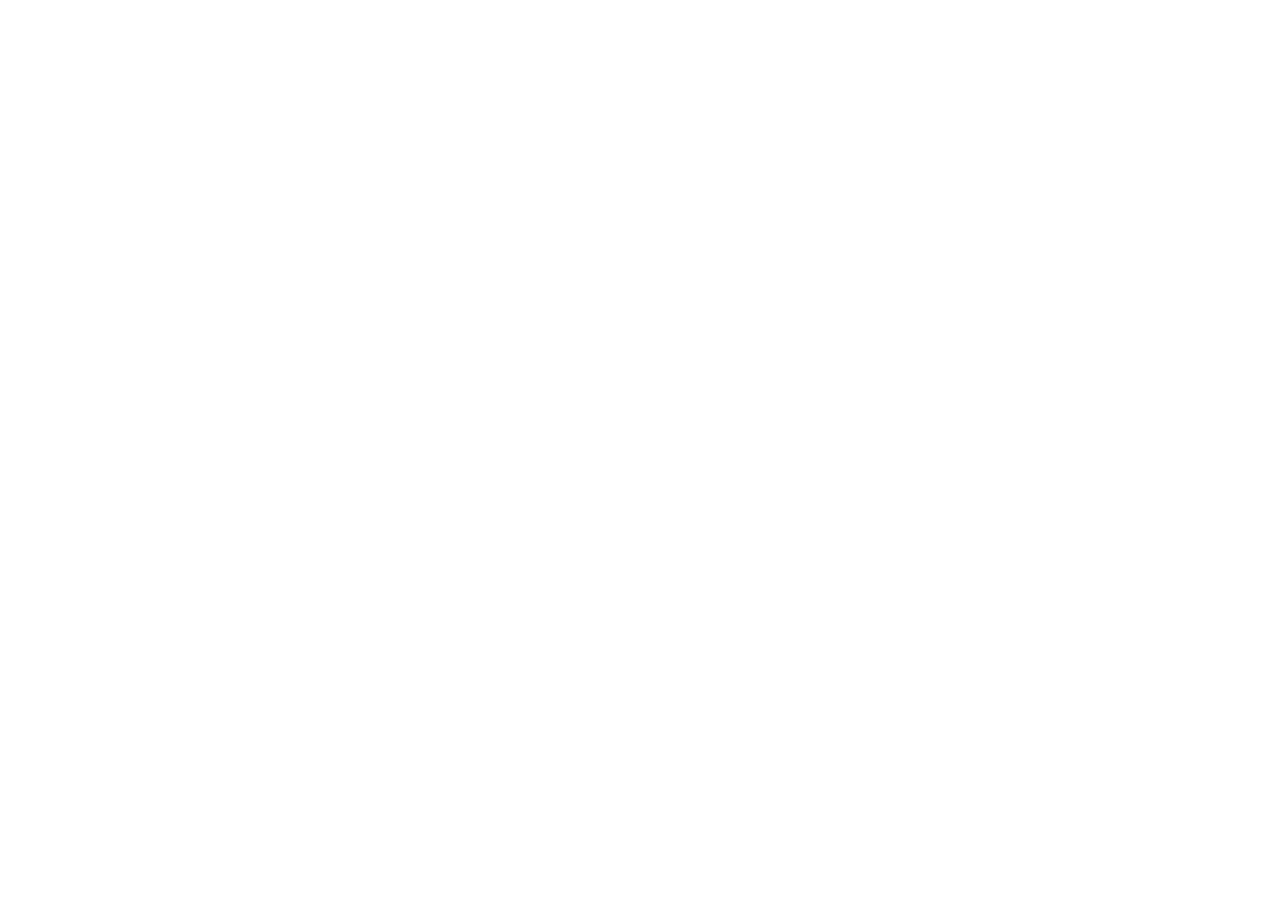
==== commit 4a44e8ba: "Add files via upload" ====
--- a/index.html
+++ b/index.html
@@ -1,565 +1,16 @@
-<!DOCTYPE html>
+<!doctype html>
 <html lang="fr">
-<head>
-<meta charset="UTF-8">
-<meta name="viewport" content="width=device-width, initial-scale=1.0"/>
-
-<title>TechZone — iPhone · MacBook · HP</title>
-
-<link href="https://fonts.googleapis.com/css2?family=Syne:wght@400;600;700;800&family=DM+Sans:wght@300;400;500&display=swap" rel="stylesheet"/>
-
-<style>
-
-:root{
---bg:#080810;
---surface:#111118;
---surface2:#1a1a24;
---border:rgba(255,255,255,.08);
-
---accent:#4f8ef7;
---accent2:#a78bfa;
---gold:#f59e0b;
-
---text:#f2f2f7;
---muted:#8a8a99;
-
---green:#34d399;
---red:#ef4444;
-
---radius:22px;
-}
-
-*{
-margin:0;
-padding:0;
-box-sizing:border-box;
-}
-
-body{
-font-family:'DM Sans',sans-serif;
-background:var(--bg);
-color:var(--text);
-overflow-x:hidden;
-}
-
-html{
-scroll-behavior:smooth;
-}
-
-/* HEADER */
-
-header{
-position:sticky;
-top:0;
-z-index:1000;
-background:rgba(8,8,16,.88);
-backdrop-filter:blur(25px);
-border-bottom:1px solid var(--border);
-}
-
-.header-inner{
-height:70px;
-display:flex;
-align-items:center;
-justify-content:space-between;
-padding:0 5%;
-}
-
-.logo{
-font-family:'Syne',sans-serif;
-font-size:1.5rem;
-font-weight:800;
-text-decoration:none;
-background:linear-gradient(135deg,var(--accent),var(--accent2));
--webkit-background-clip:text;
--webkit-text-fill-color:transparent;
-}
-
-nav{
-display:flex;
-gap:1.5rem;
-}
-
-nav a{
-text-decoration:none;
-color:var(--muted);
-font-size:.9rem;
-transition:.2s;
-}
-
-nav a:hover{
-color:white;
-}
-
-/* HERO */
-
-.hero{
-min-height:100vh;
-display:flex;
-flex-direction:column;
-justify-content:center;
-align-items:center;
-text-align:center;
-padding:4rem 5%;
-position:relative;
-overflow:hidden;
-}
-
-.hero::before{
-content:'';
-position:absolute;
-inset:0;
-
-background:
-linear-gradient(rgba(8,8,16,.72),rgba(8,8,16,.92)),
-url('https://images.unsplash.com/photo-1518770660439-4636190af475?q=80&w=1974&auto=format&fit=crop') center/cover no-repeat;
-
-z-index:-1;
-}
-
-.hero-badge{
-padding:.45rem 1rem;
-border-radius:50px;
-background:rgba(79,142,247,.15);
-border:1px solid rgba(79,142,247,.3);
-color:var(--accent);
-font-size:.75rem;
-font-weight:700;
-margin-bottom:1.7rem;
-}
-
-.hero h1{
-font-family:'Syne',sans-serif;
-font-size:clamp(3rem,8vw,6rem);
-font-weight:800;
-line-height:1.05;
-letter-spacing:-3px;
-margin-bottom:1.5rem;
-}
-
-.hero h1 span{
-background:linear-gradient(135deg,var(--accent),var(--accent2));
--webkit-background-clip:text;
--webkit-text-fill-color:transparent;
-}
-
-.hero p{
-max-width:650px;
-color:var(--muted);
-line-height:1.8;
-font-size:1.05rem;
-margin-bottom:2.2rem;
-}
-
-.hero-btns{
-display:flex;
-gap:1rem;
-flex-wrap:wrap;
-justify-content:center;
-}
-
-.btn-primary{
-background:linear-gradient(135deg,var(--accent),var(--accent2));
-padding:.95rem 2rem;
-border-radius:50px;
-text-decoration:none;
-color:white;
-font-weight:700;
-transition:.25s;
-box-shadow:0 10px 45px rgba(79,142,247,.3);
-}
-
-.btn-primary:hover{
-transform:translateY(-3px);
-}
-
-.btn-secondary{
-padding:.95rem 2rem;
-border-radius:50px;
-text-decoration:none;
-color:white;
-border:1px solid var(--border);
-background:var(--surface2);
-transition:.25s;
-}
-
-.btn-secondary:hover{
-border-color:var(--accent);
-color:var(--accent);
-}
-
-/* SECTION */
-
-.section{
-padding:5rem 5%;
-}
-
-.section-label{
-font-size:.72rem;
-font-weight:700;
-letter-spacing:2px;
-text-transform:uppercase;
-color:var(--accent);
-margin-bottom:.6rem;
-}
-
-.section-title{
-font-family:'Syne',sans-serif;
-font-size:clamp(2rem,4vw,3rem);
-margin-bottom:3rem;
-}
-
-.section-title span{
-color:var(--muted);
-}
-
-/* PRODUCTS */
-
-.products-grid{
-display:grid;
-grid-template-columns:repeat(auto-fill,minmax(280px,1fr));
-gap:1.5rem;
-}
-
-.product-card{
-background:var(--surface);
-border:1px solid var(--border);
-border-radius:var(--radius);
-overflow:hidden;
-transition:.3s;
-}
-
-.product-card:hover{
-transform:translateY(-7px);
-border-color:rgba(79,142,247,.5);
-box-shadow:0 25px 60px rgba(0,0,0,.5);
-}
-
-.product-img-wrap{
-height:260px;
-overflow:hidden;
-background:linear-gradient(145deg,#1a1a24,#101018);
-display:flex;
-align-items:center;
-justify-content:center;
-padding: 1rem;
-}
-
-.product-img-wrap img{
-width:100%;
-height:100%;
-object-fit:contain;
-transition:.4s;
-filter:drop-shadow(0 20px 30px rgba(0,0,0,.6));
-}
-
-.product-card:hover img{
-transform:scale(1.06);
-}
-
-.product-info{
-padding:1.3rem;
-}
-
-.product-brand{
-font-size:.72rem;
-font-weight:700;
-letter-spacing:2px;
-text-transform:uppercase;
-color:var(--muted);
-margin-bottom:.4rem;
-}
-
-.product-name{
-font-family:'Syne',sans-serif;
-font-size:1.1rem;
-font-weight:700;
-margin-bottom:.4rem;
-}
-
-.product-specs{
-font-size:.85rem;
-color:var(--muted);
-line-height:1.6;
-margin-bottom:.8rem;
-}
-
-.price-row{
-display:flex;
-justify-content:space-between;
-align-items:center;
-}
-
-.price{
-font-size:1.35rem;
-font-weight:800;
-font-family:'Syne',sans-serif;
-color:var(--accent);
-}
-
-.buy-btn{
-background:linear-gradient(135deg,var(--accent),var(--accent2));
-border:none;
-color:white;
-padding:.7rem 1rem;
-border-radius:12px;
-cursor:pointer;
-font-weight:700;
-}
-
-/* FOOTER */
-
-footer{
-padding:3rem 5%;
-border-top:1px solid var(--border);
-text-align:center;
-color:var(--muted);
-margin-top:4rem;
-}
-
-/* RESPONSIVE */
-
-@media(max-width:768px){
-
-nav{
-display:none;
-}
-
-.hero h1{
-letter-spacing:-1px;
-}
-
-}
-
-</style>
-</head>
-<body>
-
-<header>
-<div class="header-inner">
-
-<a href="#" class="logo">⚡ TechZone</a>
-
-<nav>
-<a href="#iphones">iPhones</a>
-<a href="#hp">HP</a>
-<a href="#macbooks">MacBooks</a>
-</nav>
-
-</div>
-</header>
-
-<section class="hero">
-
-<div class="hero-badge">
-✦ Collection Premium 2025
-</div>
-
-<h1>
-La tech<br>
-<span>haut de gamme</span><br>
-commence ici.
-</h1>
-
-<p>
-iPhone 17, MacBook M5, HP OMEN, EliteBook et plus encore.
-Produits authentiques, livraison rapide et design premium.
-</p>
-
-<div class="hero-btns">
-<a href="#iphones" class="btn-primary">Voir les produits</a>
-
-<a href="https://wa.me/243982686451" class="btn-secondary">
-WhatsApp
-</a>
-</div>
-
-</section>
-
-<!-- IPHONES -->
-
-<section class="section" id="iphones">
-
-<div class="section-label">APPLE 2025</div>
-
-<div class="section-title">
-📱 iPhone <span>17 Series</span>
-</div>
-
-<div class="products-grid">
-
-<div class="product-card">
-<div class="product-img-wrap">
-  <!-- iPhone 17 Pro Max — image officielle via CDN GSMArena -->
-  <img
-    src="https://fdn2.gsmarena.com/vv/pics/apple/apple-iphone-17-pro-max-1.jpg"
-    alt="iPhone 17 Pro Max"
-    onerror="this.onerror=null;this.src='https://store.storeimages.cdn-apple.com/4982/as-images.apple.com/is/iphone-17-pro-select-202509?wid=470&hei=556&fmt=jpeg&qlt=90&.v=1725925644052'">
-</div>
-<div class="product-info">
-  <div class="product-brand">Apple</div>
-  <div class="product-name">iPhone 17 Pro Max</div>
-  <div class="product-specs">A19 Pro · 256Go · Titanium · 120Hz</div>
-  <div class="price-row">
-    <div class="price">$1199</div>
-    <button class="buy-btn">Commander</button>
-  </div>
-</div>
-</div>
-
-<div class="product-card">
-<div class="product-img-wrap">
-  <!-- iPhone 17 Air — image officielle via CDN Apple Store -->
-  <img
-    src="https://store.storeimages.cdn-apple.com/4982/as-images.apple.com/is/iphone-air-select-202509?wid=470&hei=556&fmt=jpeg&qlt=90&.v=1725925644052"
-    alt="iPhone 17 Air"
-    onerror="this.onerror=null;this.src='https://fdn2.gsmarena.com/vv/pics/apple/apple-iphone-air-1.jpg'">
-</div>
-<div class="product-info">
-  <div class="product-brand">Apple</div>
-  <div class="product-name">iPhone 17 Air</div>
-  <div class="product-specs">Ultra-fin · A19 · OLED · USB-C</div>
-  <div class="price-row">
-    <div class="price">$999</div>
-    <button class="buy-btn">Commander</button>
-  </div>
-</div>
-</div>
-
-<div class="product-card">
-<div class="product-img-wrap">
-  <!-- iPhone 17 standard -->
-  <img
-    src="https://fdn2.gsmarena.com/vv/pics/apple/apple-iphone-17-1.jpg"
-    alt="iPhone 17"
-    onerror="this.onerror=null;this.src='https://store.storeimages.cdn-apple.com/4982/as-images.apple.com/is/iphone-17-select-202509?wid=470&hei=556&fmt=jpeg&qlt=90'">
-</div>
-<div class="product-info">
-  <div class="product-brand">Apple</div>
-  <div class="product-name">iPhone 17</div>
-  <div class="product-specs">A19 · 128Go · Dynamic Island · 60Hz</div>
-  <div class="price-row">
-    <div class="price">$799</div>
-    <button class="buy-btn">Commander</button>
-  </div>
-</div>
-</div>
-
-</div>
-
-</section>
-
-<!-- HP -->
-
-<section class="section" id="hp">
-
-<div class="section-label">HP 2025</div>
-
-<div class="section-title">
-💻 HP <span>Gaming & Pro</span>
-</div>
-
-<div class="products-grid">
-
-<div class="product-card">
-<div class="product-img-wrap">
-  <!-- HP OMEN 16 — image officielle HP -->
-  <img
-    src="https://ssl-product-images.www8-hp.com/digmedialib/prodimg/knowledgebase/c08781095.png"
-    alt="HP OMEN RTX 4070"
-    onerror="this.onerror=null;this.src='https://www.hp.com/h20195/v2/getpdf.aspx/c08781095.pdf'">
-</div>
-<div class="product-info">
-  <div class="product-brand">HP</div>
-  <div class="product-name">OMEN RTX 4070</div>
-  <div class="product-specs">i9 · RTX 4070 · 32Go RAM · 240Hz</div>
-  <div class="price-row">
-    <div class="price">$1799</div>
-    <button class="buy-btn">Commander</button>
-  </div>
-</div>
-</div>
-
-<div class="product-card">
-<div class="product-img-wrap">
-  <!-- HP EliteBook G11 — image officielle HP -->
-  <img
-    src="https://ssl-product-images.www8-hp.com/digmedialib/prodimg/knowledgebase/c08379534.png"
-    alt="HP EliteBook G11"
-    onerror="this.onerror=null;this.src='https://images.unsplash.com/photo-1541807084-5c52b6b3adef?q=80&w=600&auto=format&fit=crop'">
-</div>
-<div class="product-info">
-  <div class="product-brand">HP</div>
-  <div class="product-name">EliteBook G11</div>
-  <div class="product-specs">Intel Ultra 7 · 1To SSD · OLED</div>
-  <div class="price-row">
-    <div class="price">$1299</div>
-    <button class="buy-btn">Commander</button>
-  </div>
-</div>
-</div>
-
-</div>
-
-</section>
-
-<!-- MACBOOK -->
-
-<section class="section" id="macbooks">
-
-<div class="section-label">APPLE SILICON</div>
-
-<div class="section-title">
-🍎 MacBook <span>M5 Series</span>
-</div>
-
-<div class="products-grid">
-
-<div class="product-card">
-<div class="product-img-wrap">
-  <!-- MacBook Pro M5 Max — Apple Store CDN officiel -->
-  <img
-    src="https://store.storeimages.cdn-apple.com/4982/as-images.apple.com/is/mbp16-spaceback-select-202501?wid=600&hei=510&fmt=jpeg&qlt=90&.v=1736870229931"
-    alt="MacBook Pro M5 Max"
-    onerror="this.onerror=null;this.src='https://store.storeimages.cdn-apple.com/4982/as-images.apple.com/is/mbp14-spaceback-select-202310?wid=600&hei=510&fmt=jpeg&qlt=90'">
-</div>
-<div class="product-info">
-  <div class="product-brand">Apple</div>
-  <div class="product-name">MacBook Pro M5 Max</div>
-  <div class="product-specs">48Go RAM · 1To SSD · XDR Display</div>
-  <div class="price-row">
-    <div class="price">$3899</div>
-    <button class="buy-btn">Commander</button>
-  </div>
-</div>
-</div>
-
-<div class="product-card">
-<div class="product-img-wrap">
-  <!-- MacBook Air M4 — Apple Store CDN officiel -->
-  <img
-    src="https://store.storeimages.cdn-apple.com/4982/as-images.apple.com/is/mba13-m4-skyblue-select-202503?wid=600&hei=510&fmt=jpeg&qlt=90&.v=1741405585500"
-    alt="MacBook Air M4"
-    onerror="this.onerror=null;this.src='https://store.storeimages.cdn-apple.com/4982/as-images.apple.com/is/mba13-skyblue-select-202503?wid=600&hei=510&fmt=jpeg&qlt=90'">
-</div>
-<div class="product-info">
-  <div class="product-brand">Apple</div>
-  <div class="product-name">MacBook Air M4</div>
-  <div class="product-specs">16Go · 512Go SSD · 24h autonomie</div>
-  <div class="price-row">
-    <div class="price">$1299</div>
-    <button class="buy-btn">Commander</button>
-  </div>
-</div>
-</div>
-
-</div>
-
-</section>
-
-<footer>
-⚡ TechZone © 2025 — Tous droits réservés
-</footer>
-
-</body>
+  <head>
+    <meta charset="UTF-8" />
+    <meta name="viewport" content="width=device-width, initial-scale=1.0" />
+    <link rel="preconnect" href="https://fonts.googleapis.com" />
+    <link rel="preconnect" href="https://fonts.gstatic.com" crossorigin />
+    <link href="https://fonts.googleapis.com/css2?family=Syne:wght@500;600;700;800&family=DM+Sans:wght@300;400;500;600;700&display=swap" rel="stylesheet" />
+    <title>TechZone — iPhone 17 · MacBook M5 · HP OMEN</title>
+    <meta name="description" content="TechZone — Boutique premium d'iPhone 17, MacBook M5 et HP OMEN. Produits authentiques, livraison rapide à Kinshasa." />
+  </head>
+  <body>
+    <div id="root"></div>
+    <script type="module" src="/src/main.tsx"></script>
+  </body>
 </html>
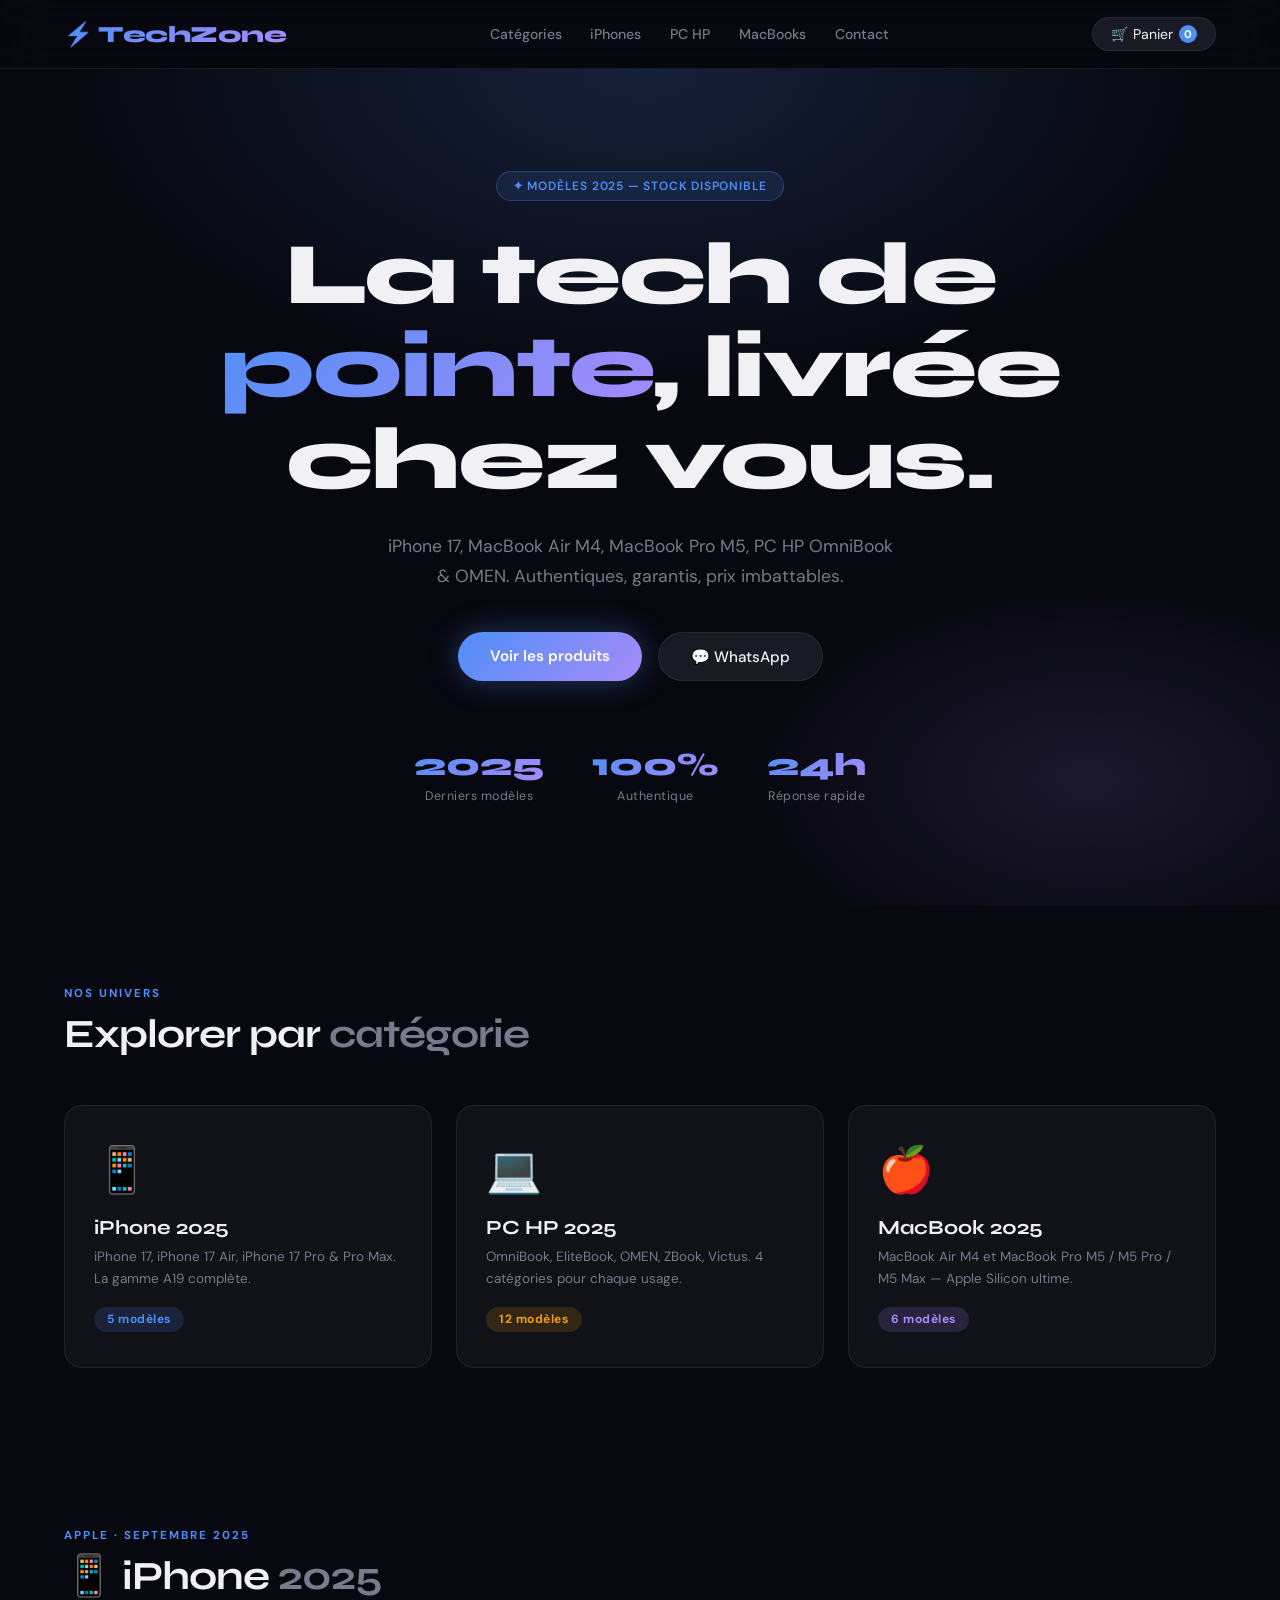
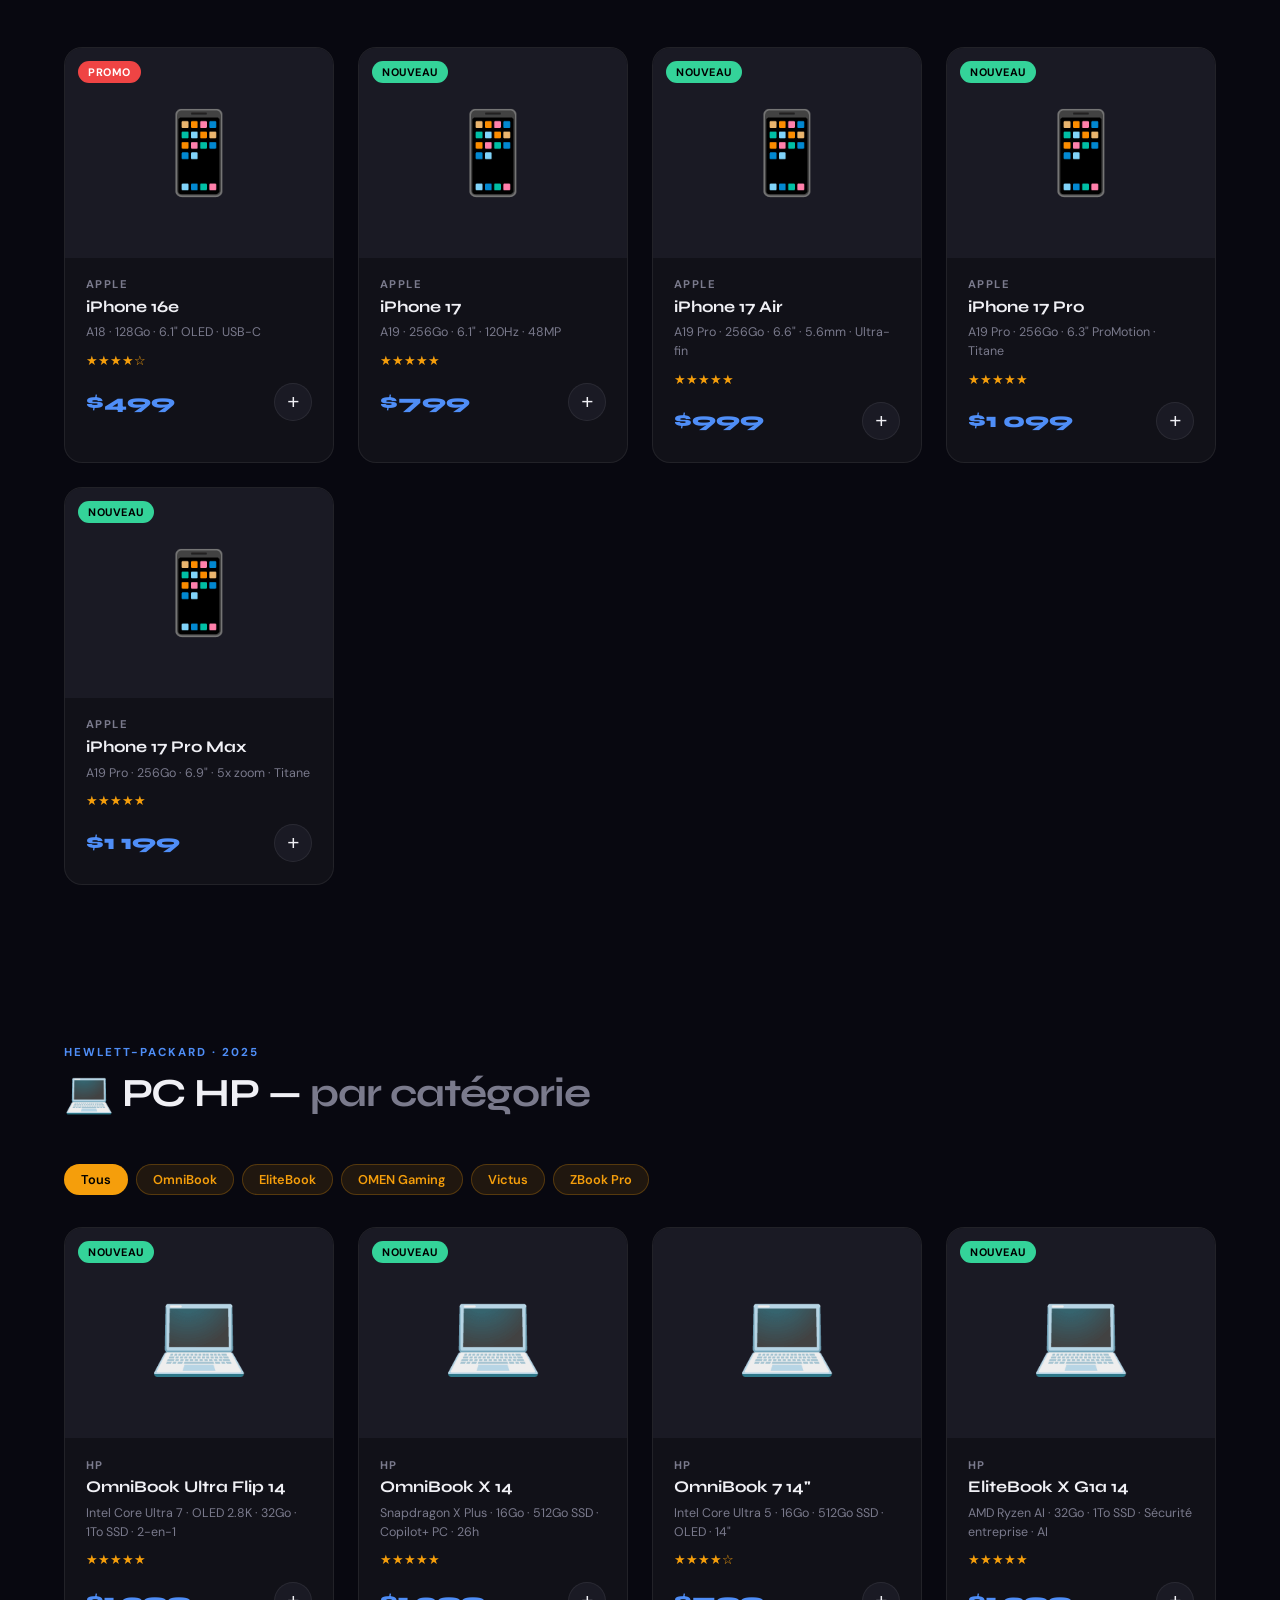
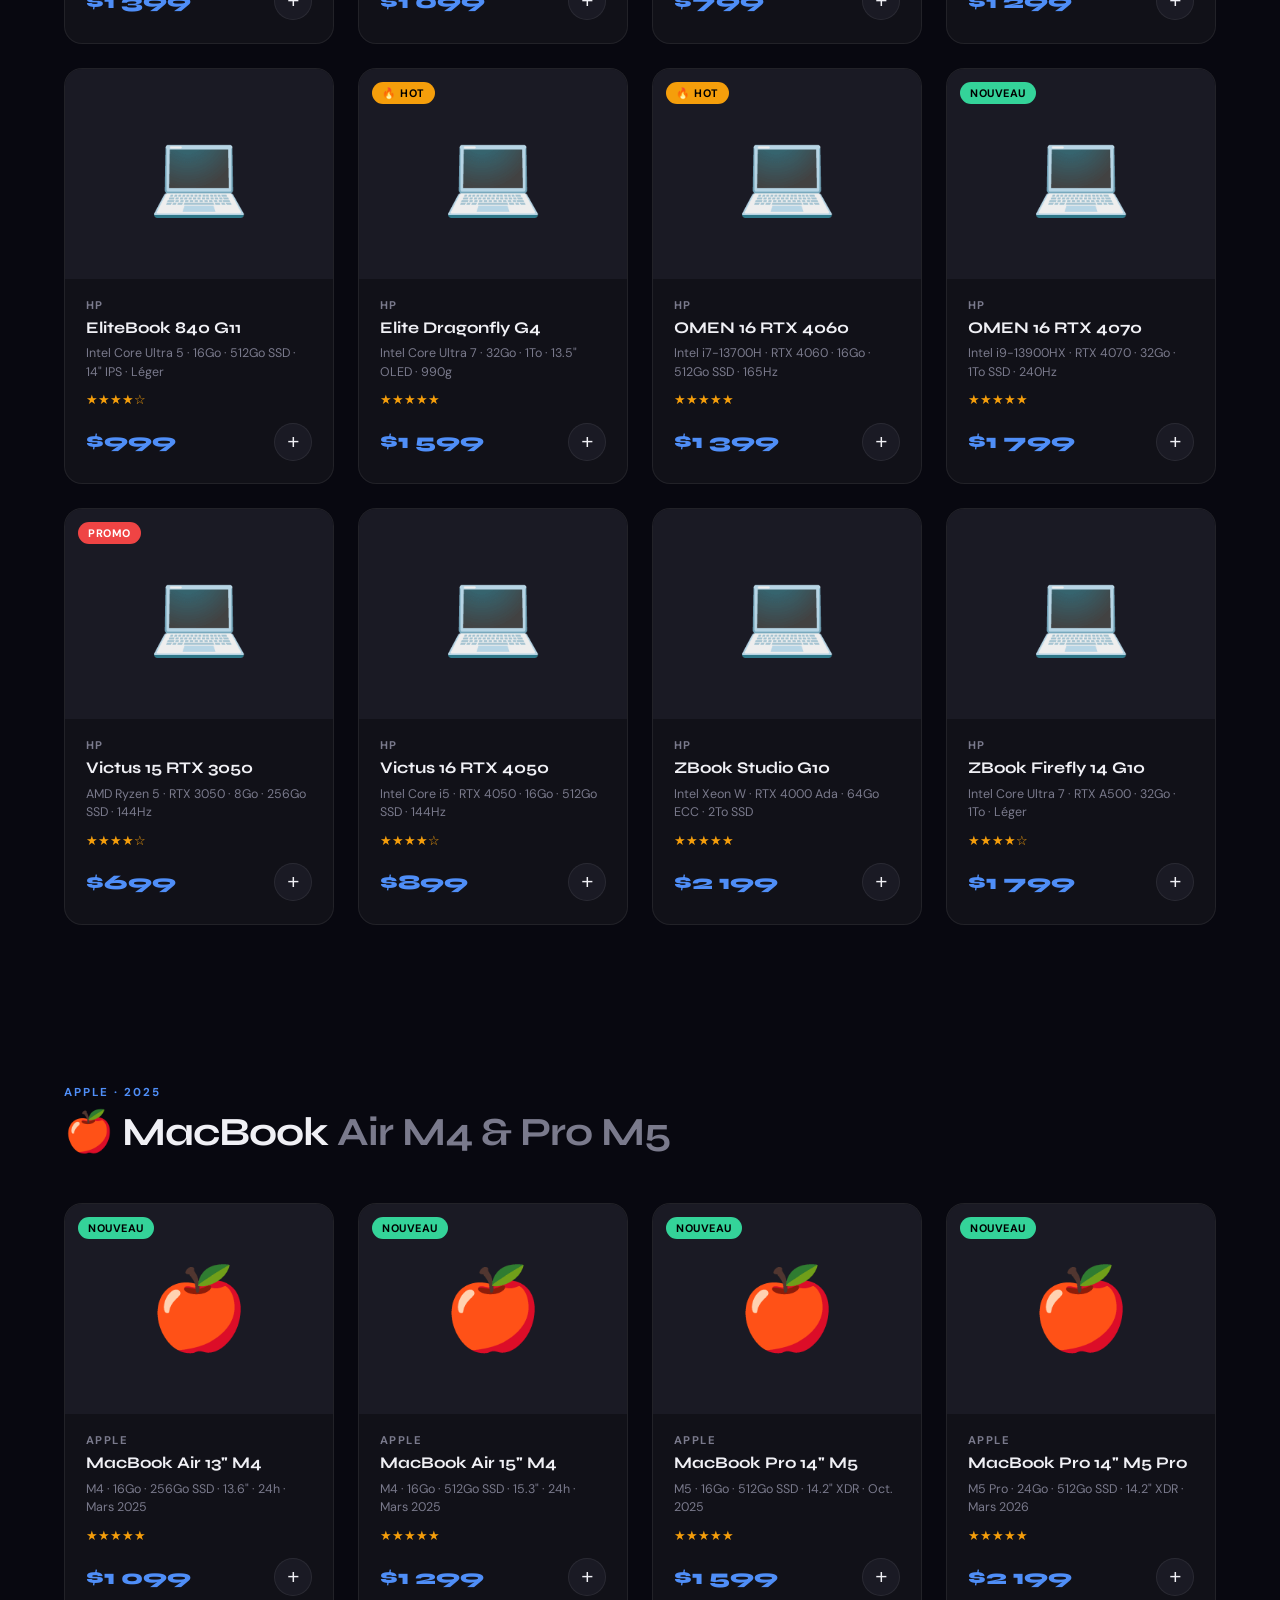
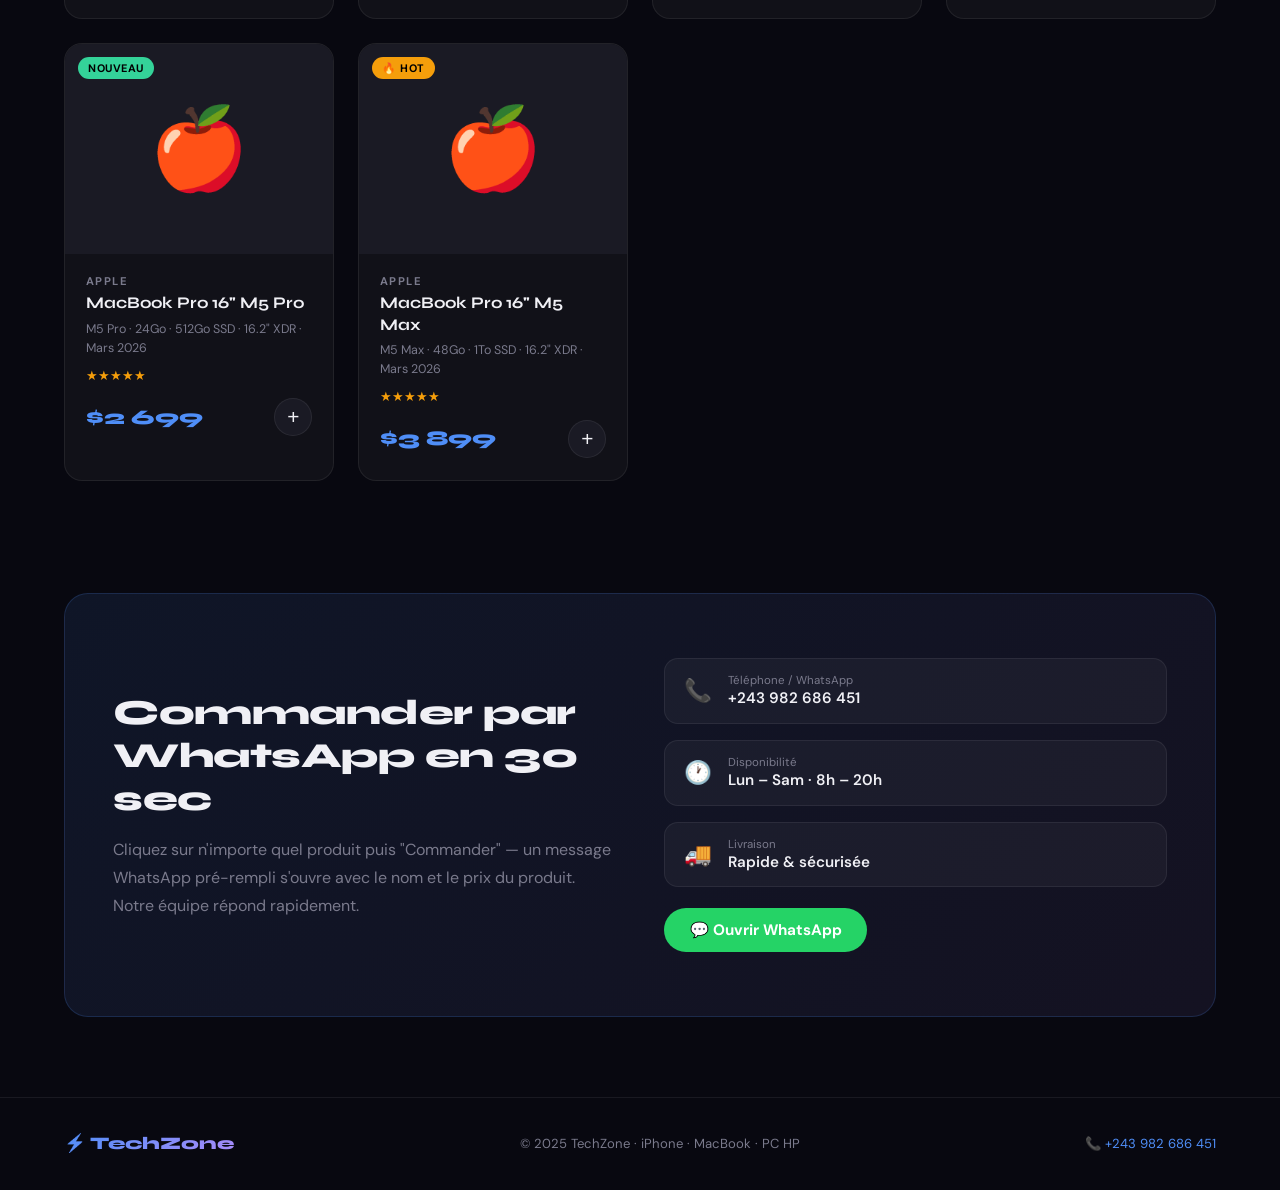
==== commit a10317e0: "Add files via upload" ====
--- a/index.html
+++ b/index.html
@@ -1,16 +1,571 @@
-<!doctype html>
+<!DOCTYPE html>
 <html lang="fr">
-  <head>
-    <meta charset="UTF-8" />
-    <meta name="viewport" content="width=device-width, initial-scale=1.0" />
-    <link rel="preconnect" href="https://fonts.googleapis.com" />
-    <link rel="preconnect" href="https://fonts.gstatic.com" crossorigin />
-    <link href="https://fonts.googleapis.com/css2?family=Syne:wght@500;600;700;800&family=DM+Sans:wght@300;400;500;600;700&display=swap" rel="stylesheet" />
-    <title>TechZone — iPhone 17 · MacBook M5 · HP OMEN</title>
-    <meta name="description" content="TechZone — Boutique premium d'iPhone 17, MacBook M5 et HP OMEN. Produits authentiques, livraison rapide à Kinshasa." />
-  </head>
-  <body>
-    <div id="root"></div>
-    <script type="module" src="/src/main.tsx"></script>
-  </body>
+<head>
+  <meta charset="UTF-8"/>
+  <meta name="viewport" content="width=device-width, initial-scale=1.0"/>
+  <title>TechZone — iPhone · MacBook · HP</title>
+  <link href="https://fonts.googleapis.com/css2?family=Syne:wght@400;600;700;800&family=DM+Sans:ital,wght@0,300;0,400;0,500;1,300&display=swap" rel="stylesheet"/>
+  <style>
+    :root {
+      --bg:#080810;--surface:#111118;--surface2:#1a1a24;--border:rgba(255,255,255,0.07);
+      --accent:#4f8ef7;--accent2:#a78bfa;--gold:#f59e0b;--text:#f0f0f5;--muted:#7a7a8c;
+      --green:#34d399;--red:#ef4444;--radius:18px;
+    }
+    *{margin:0;padding:0;box-sizing:border-box;}
+    html{scroll-behavior:smooth;}
+    body{font-family:'DM Sans',sans-serif;background:var(--bg);color:var(--text);overflow-x:hidden;}
+
+    /* ─── HEADER ─── */
+    header{position:sticky;top:0;z-index:200;background:rgba(8,8,16,0.88);backdrop-filter:blur(24px);border-bottom:1px solid var(--border);}
+    .header-inner{display:flex;align-items:center;justify-content:space-between;height:68px;padding:0 5%;}
+    .logo{font-family:'Syne',sans-serif;font-weight:800;font-size:1.45rem;letter-spacing:-0.5px;background:linear-gradient(135deg,var(--accent),var(--accent2));-webkit-background-clip:text;-webkit-text-fill-color:transparent;text-decoration:none;}
+    nav{display:flex;gap:1.8rem;}
+    nav a{color:var(--muted);text-decoration:none;font-size:.88rem;font-weight:500;transition:color .2s;}
+    nav a:hover{color:var(--text);}
+    .cart-btn{background:var(--surface2);border:1px solid var(--border);color:var(--text);padding:.45rem 1.1rem;border-radius:50px;font-family:'DM Sans',sans-serif;font-size:.88rem;cursor:pointer;transition:all .2s;display:flex;align-items:center;gap:.4rem;}
+    .cart-btn:hover{background:var(--accent);border-color:var(--accent);}
+    .cart-count{background:var(--accent);color:#fff;border-radius:50%;width:18px;height:18px;display:flex;align-items:center;justify-content:center;font-size:.7rem;font-weight:700;}
+
+    /* ─── HERO ─── */
+    .hero{min-height:93vh;display:flex;flex-direction:column;align-items:center;justify-content:center;text-align:center;padding:4rem 5%;position:relative;overflow:hidden;}
+    .hero::before{content:'';position:absolute;inset:0;background:radial-gradient(ellipse 65% 55% at 50% 0%,rgba(79,142,247,.18) 0%,transparent 70%),radial-gradient(ellipse 45% 40% at 85% 85%,rgba(167,139,250,.12) 0%,transparent 60%);pointer-events:none;}
+    .hero-badge{display:inline-flex;align-items:center;gap:.4rem;background:rgba(79,142,247,.12);border:1px solid rgba(79,142,247,.3);color:var(--accent);padding:.35rem 1rem;border-radius:50px;font-size:.75rem;font-weight:600;letter-spacing:.8px;text-transform:uppercase;margin-bottom:1.8rem;animation:fadeUp .6s ease both;}
+    .hero h1{font-family:'Syne',sans-serif;font-size:clamp(2.8rem,7vw,5.5rem);font-weight:800;line-height:1.05;letter-spacing:-2px;margin-bottom:1.5rem;animation:fadeUp .7s .1s ease both;}
+    .hero h1 span{background:linear-gradient(135deg,var(--accent),var(--accent2));-webkit-background-clip:text;-webkit-text-fill-color:transparent;}
+    .hero p{color:var(--muted);font-size:1.1rem;max-width:520px;line-height:1.75;margin-bottom:2.5rem;animation:fadeUp .7s .2s ease both;}
+    .hero-btns{display:flex;gap:1rem;flex-wrap:wrap;justify-content:center;animation:fadeUp .7s .3s ease both;}
+    .btn-primary{background:linear-gradient(135deg,var(--accent),var(--accent2));color:#fff;padding:.85rem 2rem;border-radius:50px;font-family:'DM Sans',sans-serif;font-weight:600;font-size:.95rem;border:none;cursor:pointer;transition:transform .2s,box-shadow .2s;box-shadow:0 0 30px rgba(79,142,247,.35);text-decoration:none;display:inline-block;}
+    .btn-primary:hover{transform:translateY(-3px);box-shadow:0 0 55px rgba(79,142,247,.5);}
+    .btn-secondary{background:var(--surface2);border:1px solid var(--border);color:var(--text);padding:.85rem 2rem;border-radius:50px;font-family:'DM Sans',sans-serif;font-weight:500;font-size:.95rem;cursor:pointer;transition:all .2s;text-decoration:none;display:inline-block;}
+    .btn-secondary:hover{border-color:var(--accent);color:var(--accent);}
+    .hero-stats{display:flex;gap:3rem;margin-top:4rem;animation:fadeUp .7s .45s ease both;}
+    .stat{text-align:center;}
+    .stat-num{font-family:'Syne',sans-serif;font-size:2rem;font-weight:800;background:linear-gradient(135deg,var(--accent),var(--accent2));-webkit-background-clip:text;-webkit-text-fill-color:transparent;}
+    .stat-label{font-size:.78rem;color:var(--muted);margin-top:.2rem;letter-spacing:.5px;}
+
+    /* ─── SECTION ─── */
+    .section{padding:5rem 5%;}
+    .section-label{font-size:.72rem;font-weight:700;letter-spacing:2px;text-transform:uppercase;color:var(--accent);margin-bottom:.6rem;}
+    .section-title{font-family:'Syne',sans-serif;font-size:clamp(1.7rem,3.5vw,2.5rem);font-weight:700;letter-spacing:-1px;margin-bottom:3rem;line-height:1.15;}
+    .section-title span{color:var(--muted);}
+
+    /* ─── CATEGORIES GRID ─── */
+    .cat-grid{display:grid;grid-template-columns:repeat(3,1fr);gap:1.5rem;}
+    .cat-card{background:var(--surface);border:1px solid var(--border);border-radius:var(--radius);padding:2.2rem 1.8rem;cursor:pointer;transition:all .3s;position:relative;overflow:hidden;}
+    .cat-card::after{content:'';position:absolute;inset:0;opacity:0;transition:opacity .3s;}
+    .cat-card.iphone::after{background:radial-gradient(circle at top right,rgba(79,142,247,.13),transparent 70%);}
+    .cat-card.hp::after{background:radial-gradient(circle at top right,rgba(245,158,11,.11),transparent 70%);}
+    .cat-card.mac::after{background:radial-gradient(circle at top right,rgba(167,139,250,.13),transparent 70%);}
+    .cat-card:hover{transform:translateY(-6px);border-color:rgba(255,255,255,.14);}
+    .cat-card:hover::after{opacity:1;}
+    .cat-icon{font-size:2.8rem;margin-bottom:1rem;}
+    .cat-title{font-family:'Syne',sans-serif;font-size:1.25rem;font-weight:700;margin-bottom:.4rem;}
+    .cat-desc{font-size:.84rem;color:var(--muted);line-height:1.65;}
+    .cat-count{margin-top:1rem;font-size:.75rem;font-weight:700;padding:.3rem .85rem;border-radius:50px;display:inline-block;letter-spacing:.5px;}
+    .iphone .cat-count{background:rgba(79,142,247,.15);color:var(--accent);}
+    .hp .cat-count{background:rgba(245,158,11,.15);color:var(--gold);}
+    .mac .cat-count{background:rgba(167,139,250,.15);color:var(--accent2);}
+
+    /* ─── TABS ─── */
+    .tabs{display:flex;gap:.5rem;margin-bottom:2.5rem;flex-wrap:wrap;}
+    .tab{background:var(--surface2);border:1px solid var(--border);color:var(--muted);padding:.5rem 1.2rem;border-radius:50px;font-size:.85rem;font-weight:500;cursor:pointer;transition:all .2s;}
+    .tab.active,.tab:hover{background:var(--accent);border-color:var(--accent);color:#fff;}
+    .tab.hp-tab.active,.tab.hp-tab:hover{background:var(--gold);border-color:var(--gold);color:#000;}
+    .tab.mac-tab.active,.tab.mac-tab:hover{background:var(--accent2);border-color:var(--accent2);color:#fff;}
+
+    /* ─── HP SUB-TABS ─── */
+    .hp-subtabs{display:none;gap:.5rem;margin-bottom:2rem;flex-wrap:wrap;}
+    .hp-subtabs.visible{display:flex;}
+    .subtab{background:rgba(245,158,11,.1);border:1px solid rgba(245,158,11,.25);color:var(--gold);padding:.4rem 1rem;border-radius:50px;font-size:.8rem;font-weight:600;cursor:pointer;transition:all .2s;}
+    .subtab.active,.subtab:hover{background:var(--gold);color:#000;}
+
+    /* ─── PRODUCTS ─── */
+    .products-grid{display:grid;grid-template-columns:repeat(auto-fill,minmax(270px,1fr));gap:1.5rem;}
+    .product-card{background:var(--surface);border:1px solid var(--border);border-radius:var(--radius);overflow:hidden;transition:all .3s;cursor:pointer;animation:fadeUp .4s ease both;}
+    .product-card:hover{transform:translateY(-5px);border-color:rgba(79,142,247,.4);box-shadow:0 24px 60px rgba(0,0,0,.45);}
+    .product-img-wrap{background:var(--surface2);height:210px;display:flex;align-items:center;justify-content:center;position:relative;overflow:hidden;}
+    .product-img-wrap img{width:100%;height:100%;object-fit:contain;padding:1rem;transition:transform .3s;}
+    .product-card:hover .product-img-wrap img{transform:scale(1.06);}
+    .product-img-wrap .emoji-img{font-size:5rem;}
+    .badge{position:absolute;top:.8rem;left:.8rem;font-size:.68rem;font-weight:700;padding:.25rem .65rem;border-radius:50px;text-transform:uppercase;letter-spacing:.5px;}
+    .badge-new{background:var(--green);color:#000;}
+    .badge-promo{background:var(--red);color:#fff;}
+    .badge-hot{background:var(--gold);color:#000;}
+    .product-info{padding:1.2rem 1.3rem 1.4rem;}
+    .product-brand{font-size:.7rem;font-weight:700;letter-spacing:1.5px;text-transform:uppercase;color:var(--muted);margin-bottom:.3rem;}
+    .product-name{font-family:'Syne',sans-serif;font-size:1.02rem;font-weight:700;margin-bottom:.4rem;line-height:1.3;}
+    .product-specs{font-size:.78rem;color:var(--muted);margin-bottom:.6rem;line-height:1.5;}
+    .stars{color:var(--gold);font-size:.8rem;}
+    .price-row{display:flex;align-items:center;justify-content:space-between;margin-top:.9rem;}
+    .price{font-family:'Syne',sans-serif;font-size:1.3rem;font-weight:800;color:var(--accent);}
+    .price-old{font-size:.82rem;color:var(--muted);text-decoration:line-through;margin-left:.35rem;}
+    .add-btn{background:var(--surface2);border:1px solid var(--border);color:var(--text);width:38px;height:38px;border-radius:50%;font-size:1.3rem;cursor:pointer;display:flex;align-items:center;justify-content:center;transition:all .2s;flex-shrink:0;}
+    .add-btn:hover{background:var(--accent);border-color:var(--accent);}
+
+    /* ─── CONTACT ─── */
+    .cta-section{margin:2rem 5% 5rem;background:linear-gradient(135deg,rgba(79,142,247,.1),rgba(167,139,250,.08));border:1px solid rgba(79,142,247,.18);border-radius:24px;padding:4rem 3rem;display:grid;grid-template-columns:1fr 1fr;gap:3rem;align-items:center;}
+    .cta-text h2{font-family:'Syne',sans-serif;font-size:clamp(1.6rem,3vw,2.2rem);font-weight:800;letter-spacing:-.5px;margin-bottom:1rem;}
+    .cta-text p{color:var(--muted);line-height:1.75;}
+    .contact-info{display:flex;flex-direction:column;gap:1rem;}
+    .contact-item{display:flex;align-items:center;gap:1rem;background:rgba(255,255,255,.04);border:1px solid var(--border);border-radius:14px;padding:.9rem 1.2rem;}
+    .contact-icon{font-size:1.4rem;}
+    .contact-label{font-size:.72rem;color:var(--muted);}
+    .contact-value{font-weight:600;font-size:.95rem;}
+    .wa-btn{display:inline-flex;align-items:center;gap:.5rem;background:#25d366;color:#fff;padding:.75rem 1.6rem;border-radius:50px;font-weight:700;font-size:.95rem;text-decoration:none;transition:all .2s;width:fit-content;margin-top:.3rem;}
+    .wa-btn:hover{transform:translateY(-2px);box-shadow:0 10px 35px rgba(37,211,102,.4);}
+
+    /* ─── FOOTER ─── */
+    footer{border-top:1px solid var(--border);padding:2.2rem 5%;display:flex;align-items:center;justify-content:space-between;flex-wrap:wrap;gap:1rem;}
+    .footer-logo{font-family:'Syne',sans-serif;font-weight:800;font-size:1.1rem;background:linear-gradient(135deg,var(--accent),var(--accent2));-webkit-background-clip:text;-webkit-text-fill-color:transparent;}
+    footer p{color:var(--muted);font-size:.82rem;}
+
+    /* ─── MODAL ─── */
+    .modal-overlay{display:none;position:fixed;inset:0;background:rgba(0,0,0,.75);backdrop-filter:blur(10px);z-index:300;align-items:center;justify-content:center;padding:1rem;}
+    .modal-overlay.active{display:flex;}
+    .modal{background:var(--surface);border:1px solid var(--border);border-radius:24px;padding:0;max-width:500px;width:100%;animation:fadeUp .3s ease both;overflow:hidden;}
+    .modal-img{background:var(--surface2);height:200px;display:flex;align-items:center;justify-content:center;}
+    .modal-img img{height:100%;width:100%;object-fit:contain;padding:1rem;}
+    .modal-body{padding:1.8rem;}
+    .modal-brand{font-size:.72rem;font-weight:700;letter-spacing:1.5px;text-transform:uppercase;color:var(--muted);margin-bottom:.3rem;}
+    .modal-title{font-family:'Syne',sans-serif;font-size:1.35rem;font-weight:800;margin-bottom:.5rem;}
+    .modal-specs{font-size:.85rem;color:var(--muted);margin-bottom:1rem;line-height:1.6;}
+    .modal-price{font-family:'Syne',sans-serif;font-size:1.6rem;font-weight:800;color:var(--accent);margin-bottom:1.5rem;}
+    .modal-actions{display:flex;gap:.8rem;flex-wrap:wrap;}
+    .modal-close{background:var(--surface2);border:1px solid var(--border);color:var(--text);padding:.7rem 1.4rem;border-radius:50px;cursor:pointer;font-family:'DM Sans',sans-serif;font-size:.9rem;transition:all .2s;}
+    .modal-close:hover{border-color:rgba(255,255,255,.2);}
+
+    /* ─── TOAST ─── */
+    .toast{position:fixed;bottom:2rem;right:2rem;background:var(--green);color:#000;padding:.75rem 1.4rem;border-radius:50px;font-weight:700;font-size:.88rem;z-index:400;animation:toastIn .3s ease both;display:flex;align-items:center;gap:.5rem;}
+    @keyframes toastIn{from{opacity:0;transform:translateY(20px);}to{opacity:1;transform:translateY(0);}}
+
+    /* ─── ANIMATIONS ─── */
+    @keyframes fadeUp{from{opacity:0;transform:translateY(22px);}to{opacity:1;transform:translateY(0);}}
+
+    /* ─── RESPONSIVE ─── */
+    @media(max-width:900px){.cat-grid{grid-template-columns:repeat(2,1fr);}.cta-section{grid-template-columns:1fr;}.hero-stats{gap:1.5rem;}nav{display:none;}}
+    @media(max-width:540px){.cat-grid{grid-template-columns:1fr;}.hero h1{letter-spacing:-1px;}}
+  </style>
+</head>
+<body>
+
+<!-- HEADER -->
+<header>
+  <div class="header-inner">
+    <a href="#" class="logo">⚡ TechZone</a>
+    <nav>
+      <a href="#categories">Catégories</a>
+      <a href="#iphones">iPhones</a>
+      <a href="#hp">PC HP</a>
+      <a href="#macbooks">MacBooks</a>
+      <a href="#contact">Contact</a>
+    </nav>
+    <button class="cart-btn" onclick="toggleCart()">
+      🛒 Panier <span class="cart-count" id="cartCount">0</span>
+    </button>
+  </div>
+</header>
+
+<!-- HERO -->
+<section class="hero">
+  <div class="hero-badge">✦ Modèles 2025 — Stock disponible</div>
+  <h1>La tech de<br/><span>pointe</span>, livrée<br/>chez vous.</h1>
+  <p>iPhone 17, MacBook Air M4, MacBook Pro M5, PC HP OmniBook & OMEN. Authentiques, garantis, prix imbattables.</p>
+  <div class="hero-btns">
+    <a href="#categories" class="btn-primary">Voir les produits</a>
+    <a href="https://wa.me/243982686451" target="_blank" class="btn-secondary">💬 WhatsApp</a>
+  </div>
+  <div class="hero-stats">
+    <div class="stat"><div class="stat-num">2025</div><div class="stat-label">Derniers modèles</div></div>
+    <div class="stat"><div class="stat-num">100%</div><div class="stat-label">Authentique</div></div>
+    <div class="stat"><div class="stat-num">24h</div><div class="stat-label">Réponse rapide</div></div>
+  </div>
+</section>
+
+<!-- CATEGORIES -->
+<section class="section" id="categories">
+  <div class="section-label">Nos univers</div>
+  <div class="section-title">Explorer par <span>catégorie</span></div>
+  <div class="cat-grid">
+    <div class="cat-card iphone" onclick="scrollTo('iphones')">
+      <div class="cat-icon">📱</div>
+      <div class="cat-title">iPhone 2025</div>
+      <div class="cat-desc">iPhone 17, iPhone 17 Air, iPhone 17 Pro & Pro Max. La gamme A19 complète.</div>
+      <span class="cat-count">5 modèles</span>
+    </div>
+    <div class="cat-card hp" onclick="scrollTo('hp')">
+      <div class="cat-icon">💻</div>
+      <div class="cat-title">PC HP 2025</div>
+      <div class="cat-desc">OmniBook, EliteBook, OMEN, ZBook, Victus. 4 catégories pour chaque usage.</div>
+      <span class="cat-count">12 modèles</span>
+    </div>
+    <div class="cat-card mac" onclick="scrollTo('macbooks')">
+      <div class="cat-icon">🍎</div>
+      <div class="cat-title">MacBook 2025</div>
+      <div class="cat-desc">MacBook Air M4 et MacBook Pro M5 / M5 Pro / M5 Max — Apple Silicon ultime.</div>
+      <span class="cat-count">6 modèles</span>
+    </div>
+  </div>
+</section>
+
+<!-- IPHONE SECTION -->
+<section class="section" id="iphones">
+  <div class="section-label">Apple · Septembre 2025</div>
+  <div class="section-title">📱 iPhone <span>2025</span></div>
+  <div class="products-grid" id="iphoneGrid"></div>
+</section>
+
+<!-- HP SECTION -->
+<section class="section" id="hp">
+  <div class="section-label">Hewlett-Packard · 2025</div>
+  <div class="section-title">💻 PC HP — <span>par catégorie</span></div>
+  <div class="hp-subtabs visible" id="hpSubtabs">
+    <div class="subtab active" onclick="filterHP('all',this)">Tous</div>
+    <div class="subtab" onclick="filterHP('omnibook',this)">OmniBook</div>
+    <div class="subtab" onclick="filterHP('elitebook',this)">EliteBook</div>
+    <div class="subtab" onclick="filterHP('omen',this)">OMEN Gaming</div>
+    <div class="subtab" onclick="filterHP('victus',this)">Victus</div>
+    <div class="subtab" onclick="filterHP('zbook',this)">ZBook Pro</div>
+  </div>
+  <div class="products-grid" id="hpGrid"></div>
+</section>
+
+<!-- MACBOOK SECTION -->
+<section class="section" id="macbooks">
+  <div class="section-label">Apple · 2025</div>
+  <div class="section-title">🍎 MacBook <span>Air M4 & Pro M5</span></div>
+  <div class="products-grid" id="macGrid"></div>
+</section>
+
+<!-- CONTACT -->
+<div class="cta-section" id="contact">
+  <div class="cta-text">
+    <h2>Commander par<br/>WhatsApp en 30 sec</h2>
+    <p>Cliquez sur n'importe quel produit puis "Commander" — un message WhatsApp pré-rempli s'ouvre avec le nom et le prix du produit. Notre équipe répond rapidement.</p>
+  </div>
+  <div class="contact-info">
+    <div class="contact-item">
+      <div class="contact-icon">📞</div>
+      <div><div class="contact-label">Téléphone / WhatsApp</div><div class="contact-value">+243 982 686 451</div></div>
+    </div>
+    <div class="contact-item">
+      <div class="contact-icon">🕐</div>
+      <div><div class="contact-label">Disponibilité</div><div class="contact-value">Lun – Sam · 8h – 20h</div></div>
+    </div>
+    <div class="contact-item">
+      <div class="contact-icon">🚚</div>
+      <div><div class="contact-label">Livraison</div><div class="contact-value">Rapide & sécurisée</div></div>
+    </div>
+    <a href="https://wa.me/243982686451" target="_blank" class="wa-btn">💬 Ouvrir WhatsApp</a>
+  </div>
+</div>
+
+<!-- FOOTER -->
+<footer>
+  <div class="footer-logo">⚡ TechZone</div>
+  <p>© 2025 TechZone · iPhone · MacBook · PC HP</p>
+  <p style="color:var(--accent);">📞 +243 982 686 451</p>
+</footer>
+
+<!-- MODAL -->
+<div class="modal-overlay" id="modal" onclick="if(event.target===this)closeModal()">
+  <div class="modal">
+    <div class="modal-img"><img id="modal-img" src="" alt=""/></div>
+    <div class="modal-body">
+      <div class="modal-brand" id="modal-brand"></div>
+      <div class="modal-title" id="modal-title"></div>
+      <div class="modal-specs" id="modal-specs"></div>
+      <div class="modal-price" id="modal-price"></div>
+      <div class="modal-actions">
+        <a id="modal-wa" href="#" target="_blank" class="btn-primary">💬 Commander sur WhatsApp</a>
+        <button class="modal-close" onclick="closeModal()">✕ Fermer</button>
+      </div>
+    </div>
+  </div>
+</div>
+
+<script>
+// ════════════════════════════════════════
+// DATA
+// ════════════════════════════════════════
+
+const iphones = [
+  {
+    id:"ip1", brand:"Apple", name:"iPhone 16e",
+    price:"$499", badge:"promo", stars:4,
+    specs:"A18 · 128Go · 6.1\" OLED · USB-C",
+    img:"https://www.apple.com/newsroom/images/2025/02/apple-introduces-iphone-16e/article/Apple-iPhone-16e-hero-250219_big.jpg.large.jpg",
+    desc:"Le champion du budget 2025. Puce A18, design moderne, USB-C — le meilleur rapport qualité/prix chez Apple."
+  },
+  {
+    id:"ip2", brand:"Apple", name:"iPhone 17",
+    price:"$799", badge:"new", stars:5,
+    specs:"A19 · 256Go · 6.1\" · 120Hz · 48MP",
+    img:"https://images.macrumors.com/t/QmB3BF4oG7rWBIMvFxZsMq7-L3M=/1600x0/article-new/2025/09/iphone-17-black.jpg",
+    desc:"L'iPhone 2025 par excellence. Puce A19, écran 120Hz, double caméra 48MP, 256Go de base. Parfait équilibre performance/prix."
+  },
+  {
+    id:"ip3", brand:"Apple", name:"iPhone 17 Air",
+    price:"$999", badge:"new", stars:5,
+    specs:"A19 Pro · 256Go · 6.6\" · 5.6mm · Ultra-fin",
+    img:"https://images.macrumors.com/t/n4K2cNAqJt1OTqMBL3Bly_KYdXk=/1600x0/article-new/2025/09/iphone-17-air.jpg",
+    desc:"Le smartphone le plus fin jamais fabriqué par Apple — seulement 5.6mm d'épaisseur. Puce A19 Pro, appareil photo 48MP, autonomie exceptionnelle."
+  },
+  {
+    id:"ip4", brand:"Apple", name:"iPhone 17 Pro",
+    price:"$1 099", badge:"new", stars:5,
+    specs:"A19 Pro · 256Go · 6.3\" ProMotion · Titane",
+    img:"https://images.macrumors.com/t/1gUq9NRNV_YKFtF_kB3VNFDrxwU=/1600x0/article-new/2025/09/iphone-17-pro-natural-titanium.jpg",
+    desc:"iPhone Pro 2025 avec puce A19 Pro, triple caméra pro, Dynamic Island, Action Button, écran ProMotion 120Hz en titane."
+  },
+  {
+    id:"ip5", brand:"Apple", name:"iPhone 17 Pro Max",
+    price:"$1 199", badge:"new", stars:5,
+    specs:"A19 Pro · 256Go · 6.9\" · 5x zoom · Titane",
+    img:"https://images.macrumors.com/t/1gUq9NRNV_YKFtF_kB3VNFDrxwU=/1600x0/article-new/2025/09/iphone-17-pro-natural-titanium.jpg",
+    desc:"Le meilleur iPhone jamais construit. Écran 6.9\" ProMotion, zoom optique 5x, batterie record 29h, puce A19 Pro et finition titane premium."
+  }
+];
+
+const hpProducts = [
+  // OmniBook
+  {
+    id:"hp1", brand:"HP", name:"OmniBook Ultra Flip 14",
+    price:"$1 399", badge:"new", stars:5, cat:"omnibook",
+    specs:"Intel Core Ultra 7 · OLED 2.8K · 32Go · 1To SSD · 2-en-1",
+    img:"https://ssl-product-images.www8-hp.com/digmedialib/prodimg/unlocked/c09325553.png",
+    desc:"Le meilleur laptop HP 2025. Écran OLED 2.8K, processeur Intel Core Ultra 7, design 2-en-1 ultra-premium avec stylet inclus."
+  },
+  {
+    id:"hp2", brand:"HP", name:"OmniBook X 14",
+    price:"$1 099", badge:"new", stars:5, cat:"omnibook",
+    specs:"Snapdragon X Plus · 16Go · 512Go SSD · Copilot+ PC · 26h",
+    img:"https://ssl-product-images.www8-hp.com/digmedialib/prodimg/unlocked/c08662994.png",
+    desc:"Autonomie record de 26 heures. Copilot+ PC avec IA intégrée, processeur Snapdragon X Plus, léger et ultra-performant."
+  },
+  {
+    id:"hp3", brand:"HP", name:"OmniBook 7 14\"",
+    price:"$799", badge:null, stars:4, cat:"omnibook",
+    specs:"Intel Core Ultra 5 · 16Go · 512Go SSD · OLED · 14\"",
+    img:"https://ssl-product-images.www8-hp.com/digmedialib/prodimg/unlocked/c08580745.png",
+    desc:"Successeur du HP Envy. Écran OLED vibrant, performance Intel de dernière génération, finition premium à prix accessible."
+  },
+  // EliteBook
+  {
+    id:"hp4", brand:"HP", name:"EliteBook X G1a 14",
+    price:"$1 299", badge:"new", stars:5, cat:"elitebook",
+    specs:"AMD Ryzen AI · 32Go · 1To SSD · Sécurité entreprise · AI",
+    img:"https://ssl-product-images.www8-hp.com/digmedialib/prodimg/unlocked/c09068375.png",
+    desc:"Le laptop pro 2025 par excellence. Processeur AMD Ryzen AI, sécurité biométrique avancée, autonomie longue durée pour les professionnels."
+  },
+  {
+    id:"hp5", brand:"HP", name:"EliteBook 840 G11",
+    price:"$999", badge:null, stars:4, cat:"elitebook",
+    specs:"Intel Core Ultra 5 · 16Go · 512Go SSD · 14\" IPS · Léger",
+    img:"https://ssl-product-images.www8-hp.com/digmedialib/prodimg/unlocked/c08556536.png",
+    desc:"Polyvalent et fiable pour les pros en déplacement. Sécurité HP Wolf, chassis aluminium résistant, écran anti-reflets 400 nits."
+  },
+  {
+    id:"hp6", brand:"HP", name:"Elite Dragonfly G4",
+    price:"$1 599", badge:"hot", stars:5, cat:"elitebook",
+    specs:"Intel Core Ultra 7 · 32Go · 1To · 13.5\" OLED · 990g",
+    img:"https://ssl-product-images.www8-hp.com/digmedialib/prodimg/unlocked/c08311060.png",
+    desc:"Le laptop pro le plus léger d'HP — 990g seulement. Écran OLED 13.5\", autonomie 24h, la référence pour les cadres et consultants."
+  },
+  // OMEN Gaming
+  {
+    id:"hp7", brand:"HP", name:"OMEN 16 RTX 4060",
+    price:"$1 399", badge:"hot", stars:5, cat:"omen",
+    specs:"Intel i7-13700H · RTX 4060 · 16Go · 512Go SSD · 165Hz",
+    img:"https://ssl-product-images.www8-hp.com/digmedialib/prodimg/unlocked/c08261001.png",
+    desc:"Gaming haute performance : RTX 4060, écran 165Hz QHD, refroidissement OMEN Tempest amélioré. Domine tous les jeux AAA en ultra."
+  },
+  {
+    id:"hp8", brand:"HP", name:"OMEN 16 RTX 4070",
+    price:"$1 799", badge:"new", stars:5, cat:"omen",
+    specs:"Intel i9-13900HX · RTX 4070 · 32Go · 1To SSD · 240Hz",
+    img:"https://ssl-product-images.www8-hp.com/digmedialib/prodimg/unlocked/c08261001.png",
+    desc:"Pour les joueurs exigeants. RTX 4070, écran 240Hz Full HD, i9 de 13ème génération — zéro compromis sur les performances."
+  },
+  // Victus
+  {
+    id:"hp9", brand:"HP", name:"Victus 15 RTX 3050",
+    price:"$699", badge:"promo", stars:4, cat:"victus",
+    specs:"AMD Ryzen 5 · RTX 3050 · 8Go · 256Go SSD · 144Hz",
+    img:"https://ssl-product-images.www8-hp.com/digmedialib/prodimg/unlocked/c07941451.png",
+    desc:"Le gaming accessible. RTX 3050, écran 144Hz, design gaming sans se ruiner. Idéal pour débuter dans le gaming ou les étudiants."
+  },
+  {
+    id:"hp10", brand:"HP", name:"Victus 16 RTX 4050",
+    price:"$899", badge:null, stars:4, cat:"victus",
+    specs:"Intel Core i5 · RTX 4050 · 16Go · 512Go SSD · 144Hz",
+    img:"https://ssl-product-images.www8-hp.com/digmedialib/prodimg/unlocked/c07941451.png",
+    desc:"Le sweet-spot gaming 2025. RTX 4050 Ada Lovelace, 16Go de RAM, écran 144Hz — excellent rapport qualité/prix pour le gaming."
+  },
+  // ZBook
+  {
+    id:"hp11", brand:"HP", name:"ZBook Studio G10",
+    price:"$2 199", badge:null, stars:5, cat:"zbook",
+    specs:"Intel Xeon W · RTX 4000 Ada · 64Go ECC · 2To SSD",
+    img:"https://ssl-product-images.www8-hp.com/digmedialib/prodimg/unlocked/c08261001.png",
+    desc:"Station de travail mobile certifiée ISV. Pour architectes, ingénieurs et créatifs pro. RTX 4000 Ada, 64Go ECC, fiabilité absolue."
+  },
+  {
+    id:"hp12", brand:"HP", name:"ZBook Firefly 14 G10",
+    price:"$1 799", badge:null, stars:4, cat:"zbook",
+    specs:"Intel Core Ultra 7 · RTX A500 · 32Go · 1To · Léger",
+    img:"https://ssl-product-images.www8-hp.com/digmedialib/prodimg/unlocked/c08261001.png",
+    desc:"Workstation mobile légère pour professionnels en déplacement. Graphique RTX A500, certifiée pour AutoCAD, Revit et SolidWorks."
+  }
+];
+
+const macbooks = [
+  {
+    id:"m1", brand:"Apple", name:"MacBook Air 13\" M4",
+    price:"$1 099", badge:"new", stars:5,
+    specs:"M4 · 16Go · 256Go SSD · 13.6\" · 24h · Mars 2025",
+    img:"https://www.apple.com/newsroom/images/2025/03/apple-introduces-macbook-air-with-m4/article/Apple-MacBook-Air-M4-hero-250225_big.jpg.large.jpg",
+    desc:"Le MacBook le plus populaire 2025. Puce M4, 16Go de RAM de série, 24h d'autonomie, Silent — zéro ventilateur. Ultra-léger et ultra-rapide."
+  },
+  {
+    id:"m2", brand:"Apple", name:"MacBook Air 15\" M4",
+    price:"$1 299", badge:"new", stars:5,
+    specs:"M4 · 16Go · 512Go SSD · 15.3\" · 24h · Mars 2025",
+    img:"https://www.apple.com/newsroom/images/2025/03/apple-introduces-macbook-air-with-m4/article/Apple-MacBook-Air-M4-hero-250225_big.jpg.large.jpg",
+    desc:"Grand écran 15.3\" Liquid Retina, M4, 16Go RAM, silence total. Parfait pour créatifs et professionnels voulant productivité sans compromis."
+  },
+  {
+    id:"m3", brand:"Apple", name:"MacBook Pro 14\" M5",
+    price:"$1 599", badge:"new", stars:5,
+    specs:"M5 · 16Go · 512Go SSD · 14.2\" XDR · Oct. 2025",
+    img:"https://www.apple.com/newsroom/images/2024/11/apple-introduces-new-macbook-pro-featuring-m4-family-chips/article/Apple-MacBook-Pro-M4-hero-241028_big.jpg.large.jpg",
+    desc:"MacBook Pro le plus abordable avec puce M5 (oct. 2025). Écran Liquid Retina XDR, performances AI boostées, design Space Black ou argent."
+  },
+  {
+    id:"m4", brand:"Apple", name:"MacBook Pro 14\" M5 Pro",
+    price:"$2 199", badge:"new", stars:5,
+    specs:"M5 Pro · 24Go · 512Go SSD · 14.2\" XDR · Mars 2026",
+    img:"https://www.apple.com/newsroom/images/2024/11/apple-introduces-new-macbook-pro-featuring-m4-family-chips/article/Apple-MacBook-Pro-M4-hero-241028_big.jpg.large.jpg",
+    desc:"Puce M5 Pro avec 14-core CPU. Conçu pour l'IA, la vidéo 8K et les workflows professionnels les plus exigeants. Thunderbolt 4 & HDMI."
+  },
+  {
+    id:"m5", brand:"Apple", name:"MacBook Pro 16\" M5 Pro",
+    price:"$2 699", badge:"new", stars:5,
+    specs:"M5 Pro · 24Go · 512Go SSD · 16.2\" XDR · Mars 2026",
+    img:"https://www.apple.com/newsroom/images/2024/11/apple-introduces-new-macbook-pro-featuring-m4-family-chips/article/Apple-MacBook-Pro-M4-hero-241028_big.jpg.large.jpg",
+    desc:"Grand écran 16.2\" XDR, M5 Pro, haut-parleurs 6 drivers. La machine ultime pour les créatifs pro — montage vidéo, 3D, musique."
+  },
+  {
+    id:"m6", brand:"Apple", name:"MacBook Pro 16\" M5 Max",
+    price:"$3 899", badge:"hot", stars:5,
+    specs:"M5 Max · 48Go · 1To SSD · 16.2\" XDR · Mars 2026",
+    img:"https://www.apple.com/newsroom/images/2024/11/apple-introduces-new-macbook-pro-featuring-m4-family-chips/article/Apple-MacBook-Pro-M4-hero-241028_big.jpg.large.jpg",
+    desc:"Le sommet absolu de la gamme MacBook Pro. M5 Max, 48Go unified memory, 1To SSD, GPU 40-core. Aucune machine portable ne lui résiste."
+  }
+];
+
+// ════════════════════════════════════════
+// RENDER
+// ════════════════════════════════════════
+
+let cartItems = [];
+
+function renderCard(p) {
+  const badgeHtml = p.badge ? `<span class="badge badge-${p.badge}">${
+    p.badge==='new'?'Nouveau':p.badge==='promo'?'Promo':'🔥 Hot'
+  }</span>` : '';
+  const stars = '★'.repeat(p.stars)+'☆'.repeat(5-p.stars);
+  return `
+    <div class="product-card" onclick="openModal('${p.id}')">
+      <div class="product-img-wrap">
+        <img src="${p.img}" alt="${p.name}" onerror="this.style.display='none';this.nextElementSibling.style.display='flex'"/>
+        <div class="emoji-img" style="display:none">${p.brand==='Apple'&&p.name.includes('iPhone')?'📱':p.brand==='Apple'?'🍎':'💻'}</div>
+        ${badgeHtml}
+      </div>
+      <div class="product-info">
+        <div class="product-brand">${p.brand}</div>
+        <div class="product-name">${p.name}</div>
+        <div class="product-specs">${p.specs}</div>
+        <div class="stars">${stars}</div>
+        <div class="price-row">
+          <div><span class="price">${p.price}</span>${p.oldPrice?`<span class="price-old">${p.oldPrice}</span>`:''}</div>
+          <button class="add-btn" title="Commander" onclick="event.stopPropagation();quickOrder('${p.id}')">+</button>
+        </div>
+      </div>
+    </div>`;
+}
+
+function renderSection(arr, gridId) {
+  document.getElementById(gridId).innerHTML = arr.map(renderCard).join('');
+}
+
+function filterHP(cat, el) {
+  document.querySelectorAll('.subtab').forEach(t=>t.classList.remove('active'));
+  el.classList.add('active');
+  const filtered = cat==='all' ? hpProducts : hpProducts.filter(p=>p.cat===cat);
+  document.getElementById('hpGrid').innerHTML = filtered.map(renderCard).join('');
+}
+
+// ════════════════════════════════════════
+// MODAL
+// ════════════════════════════════════════
+
+const allProducts = [...iphones, ...hpProducts, ...macbooks];
+
+function openModal(id) {
+  const p = allProducts.find(x=>x.id===id);
+  document.getElementById('modal-img').src = p.img;
+  document.getElementById('modal-brand').textContent = p.brand;
+  document.getElementById('modal-title').textContent = p.name;
+  document.getElementById('modal-specs').textContent = p.specs + ' — ' + p.desc;
+  document.getElementById('modal-price').textContent = p.price;
+  const msg = encodeURIComponent(`Bonjour 👋, je souhaite commander :\n\n📦 ${p.brand} ${p.name}\n🔧 ${p.specs}\n💵 Prix : ${p.price}\n\nMerci de me confirmer la disponibilité.`);
+  document.getElementById('modal-wa').href = `https://wa.me/243982686451?text=${msg}`;
+  document.getElementById('modal').classList.add('active');
+}
+
+function closeModal() {
+  document.getElementById('modal').classList.remove('active');
+}
+
+function quickOrder(id) {
+  const p = allProducts.find(x=>x.id===id);
+  cartItems.push(p);
+  document.getElementById('cartCount').textContent = cartItems.length;
+  showToast(`✓ ${p.name} ajouté !`);
+  const msg = encodeURIComponent(`Bonjour 👋, je souhaite commander :\n\n📦 ${p.brand} ${p.name}\n🔧 ${p.specs}\n💵 Prix : ${p.price}\n\nMerci !`);
+  window.open(`https://wa.me/243982686451?text=${msg}`, '_blank');
+}
+
+function toggleCart() {
+  if(cartItems.length===0){showToast('🛒 Votre panier est vide');return;}
+  const list = cartItems.map(p=>`• ${p.name} — ${p.price}`).join('\n');
+  const msg = encodeURIComponent(`Bonjour 👋, voici ma commande :\n\n${list}\n\nMerci de confirmer !`);
+  window.open(`https://wa.me/243982686451?text=${msg}`, '_blank');
+}
+
+// ════════════════════════════════════════
+// UTILS
+// ════════════════════════════════════════
+
+function scrollTo(id) {
+  document.getElementById(id).scrollIntoView({behavior:'smooth'});
+}
+
+function showToast(msg) {
+  const old = document.querySelector('.toast');
+  if(old) old.remove();
+  const t = document.createElement('div');
+  t.className = 'toast'; t.textContent = msg;
+  document.body.appendChild(t);
+  setTimeout(()=>t.remove(), 3000);
+}
+
+// ════════════════════════════════════════
+// INIT
+// ════════════════════════════════════════
+renderSection(iphones, 'iphoneGrid');
+renderSection(hpProducts, 'hpGrid');
+renderSection(macbooks, 'macGrid');
+</script>
+</body>
 </html>
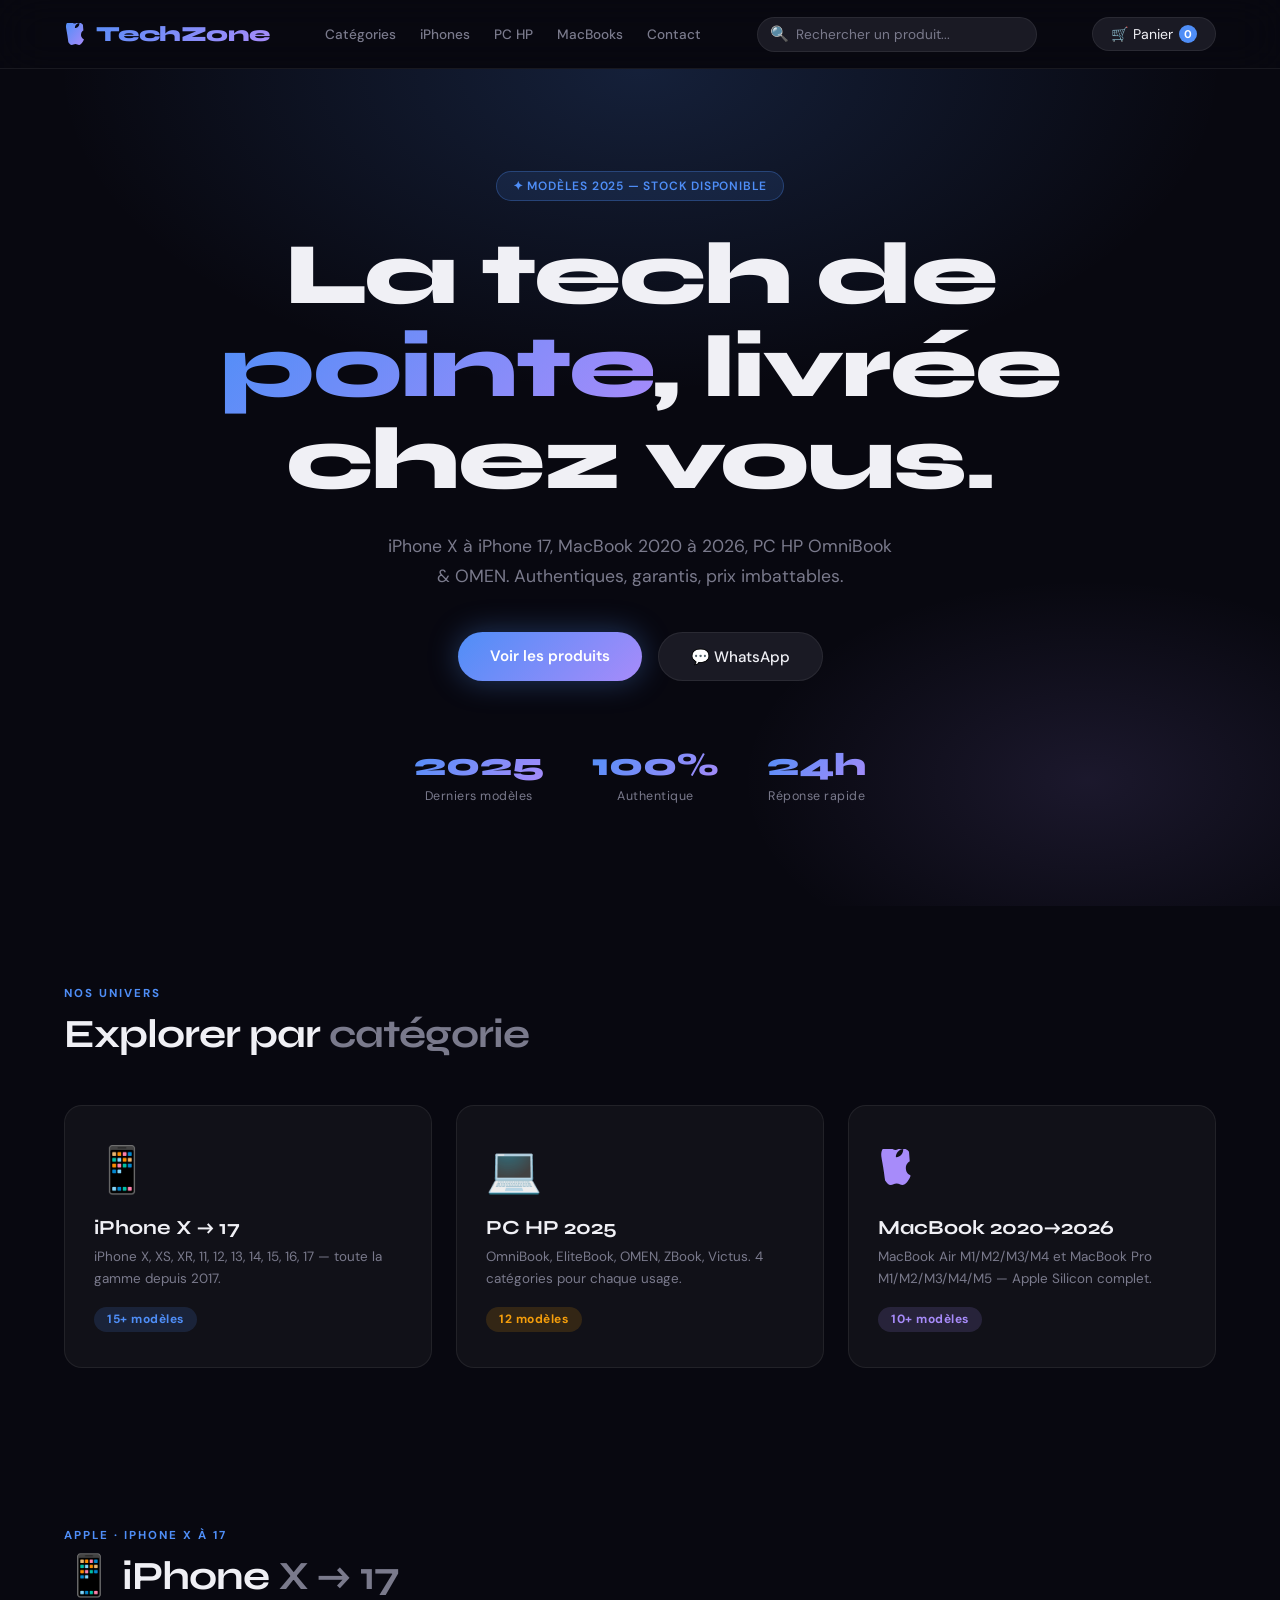
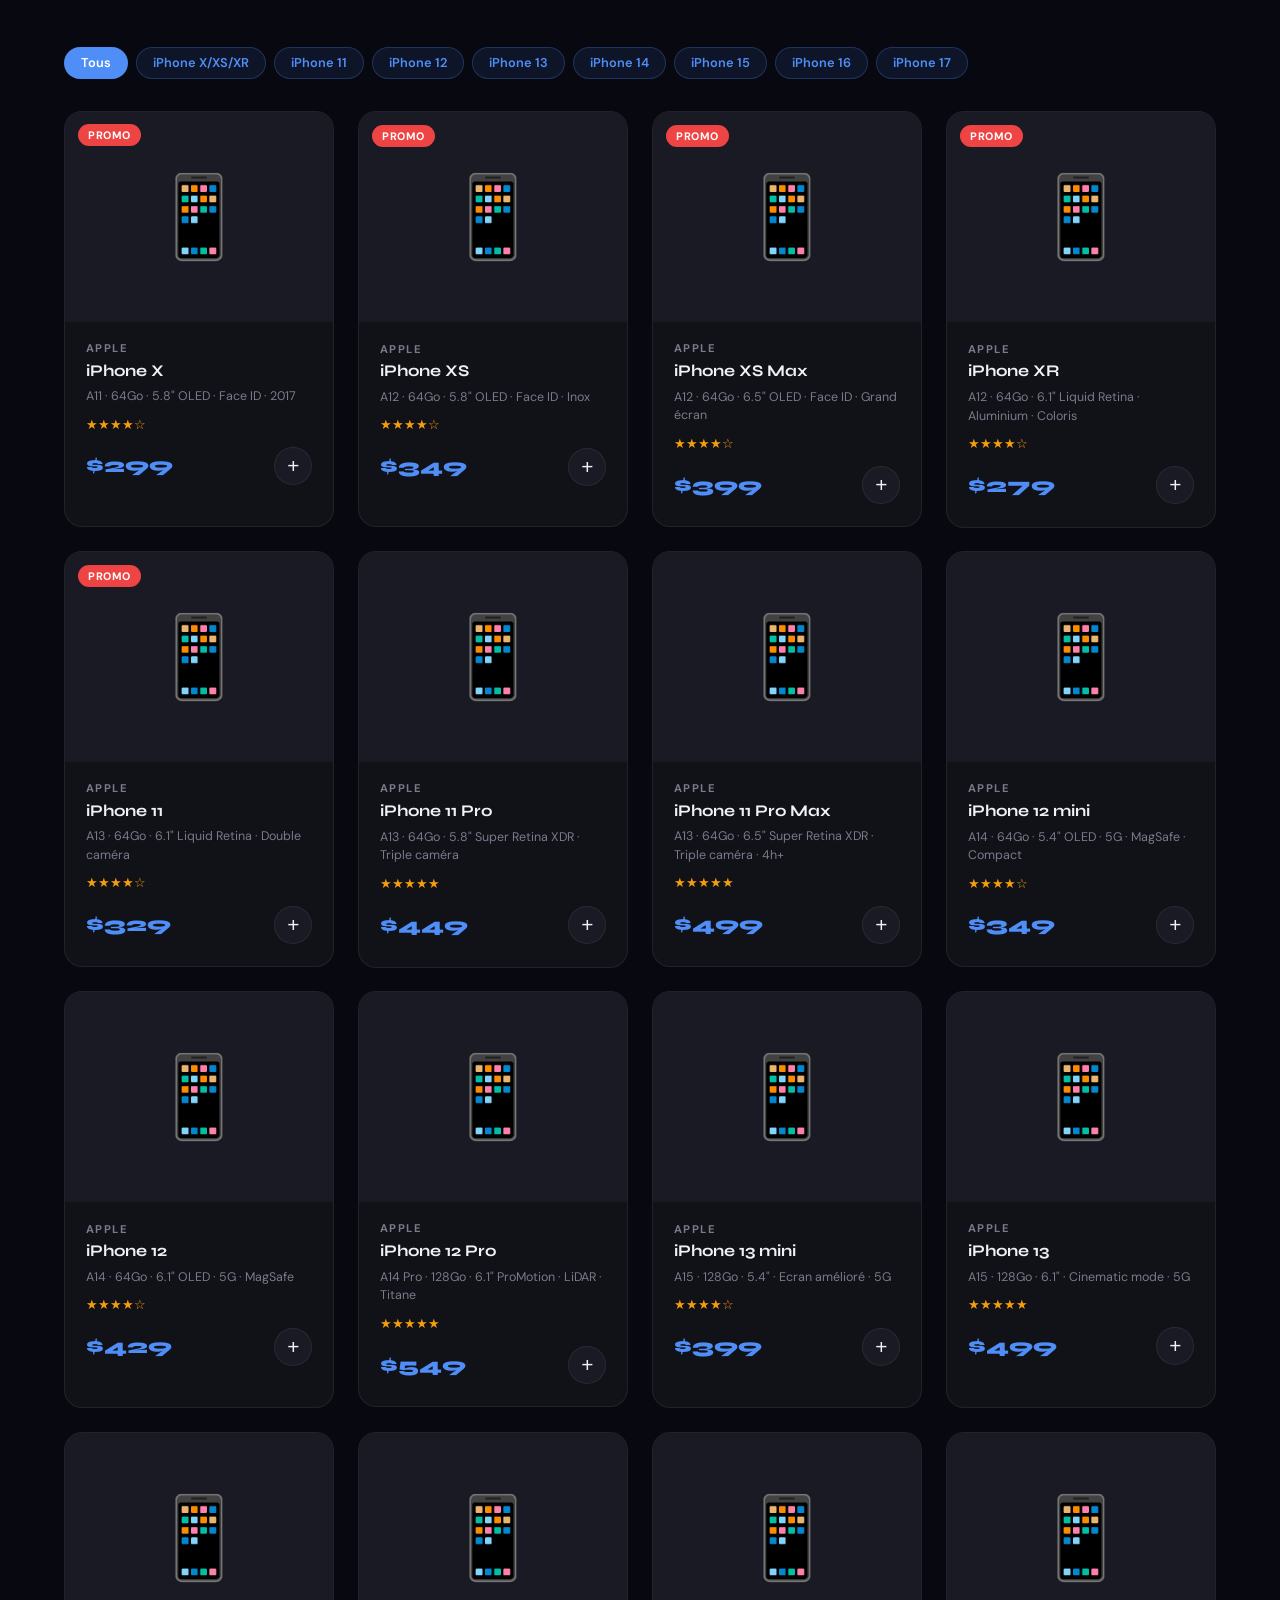
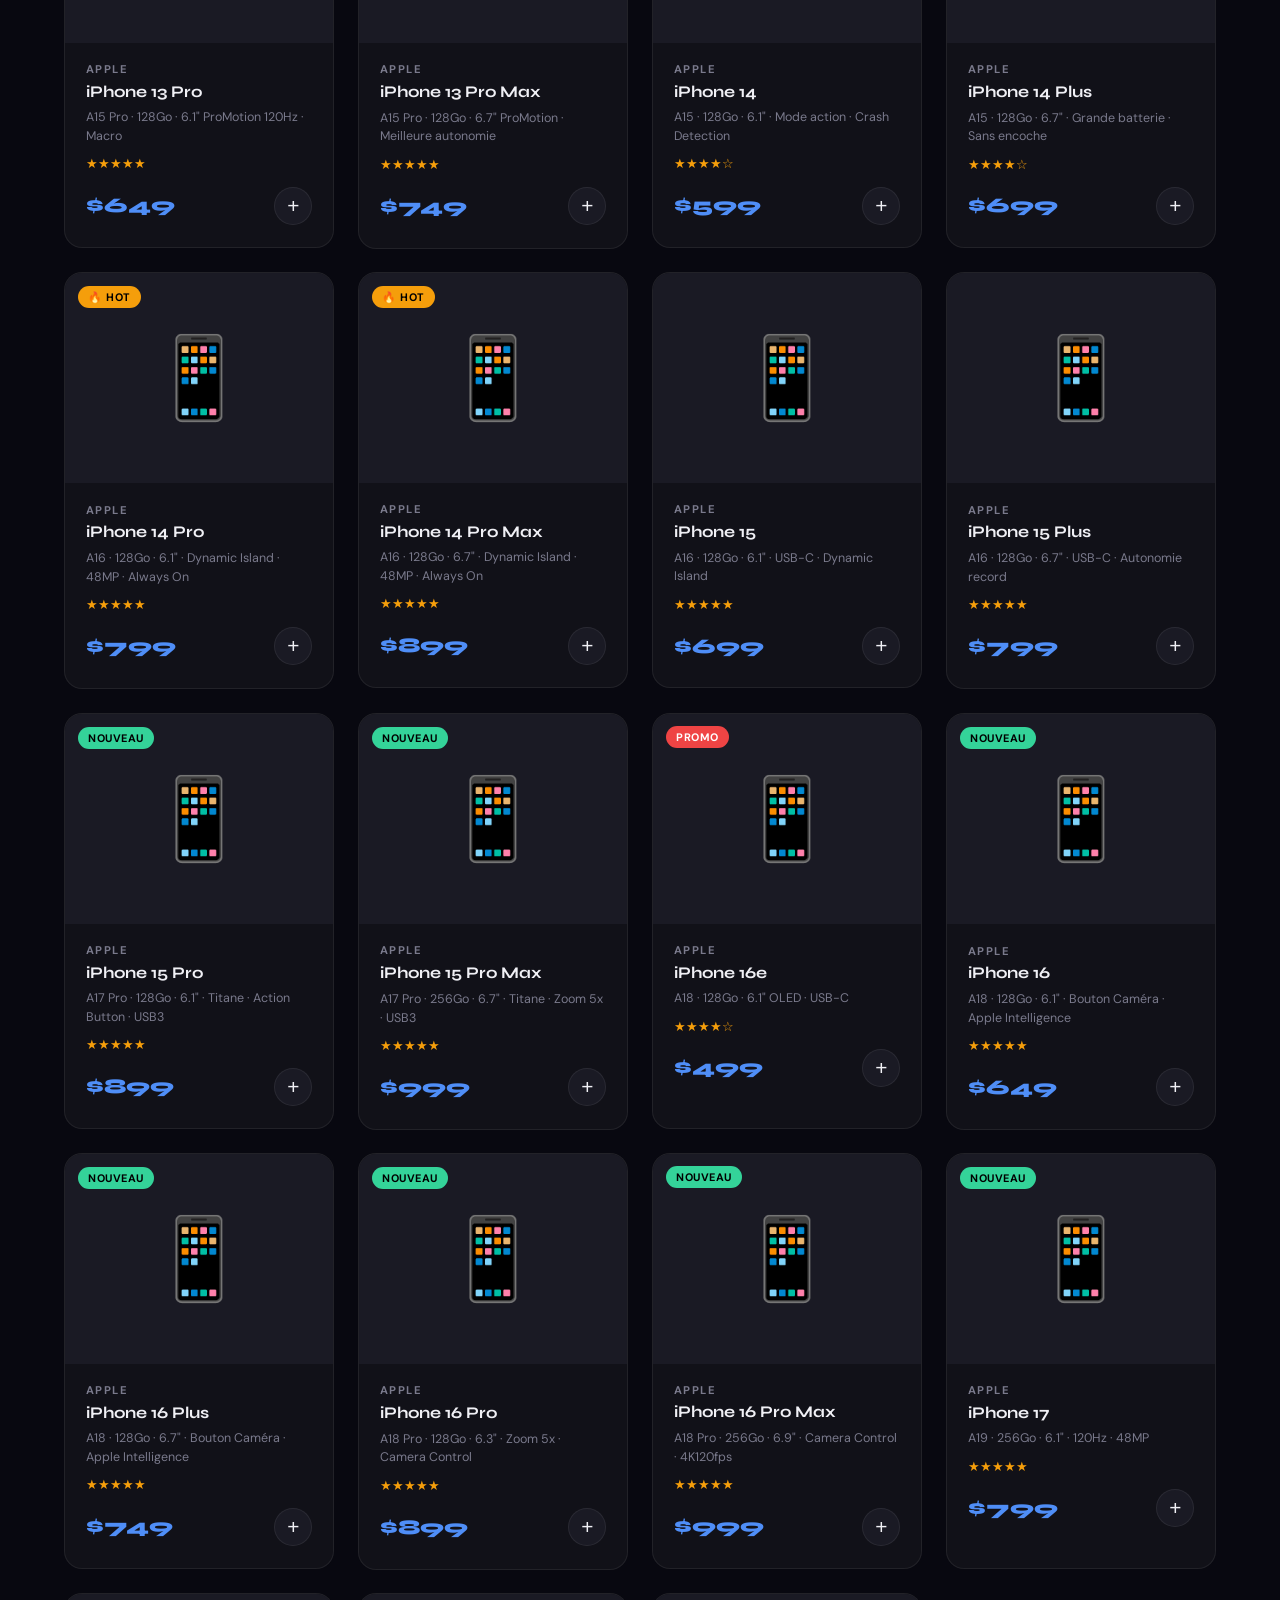
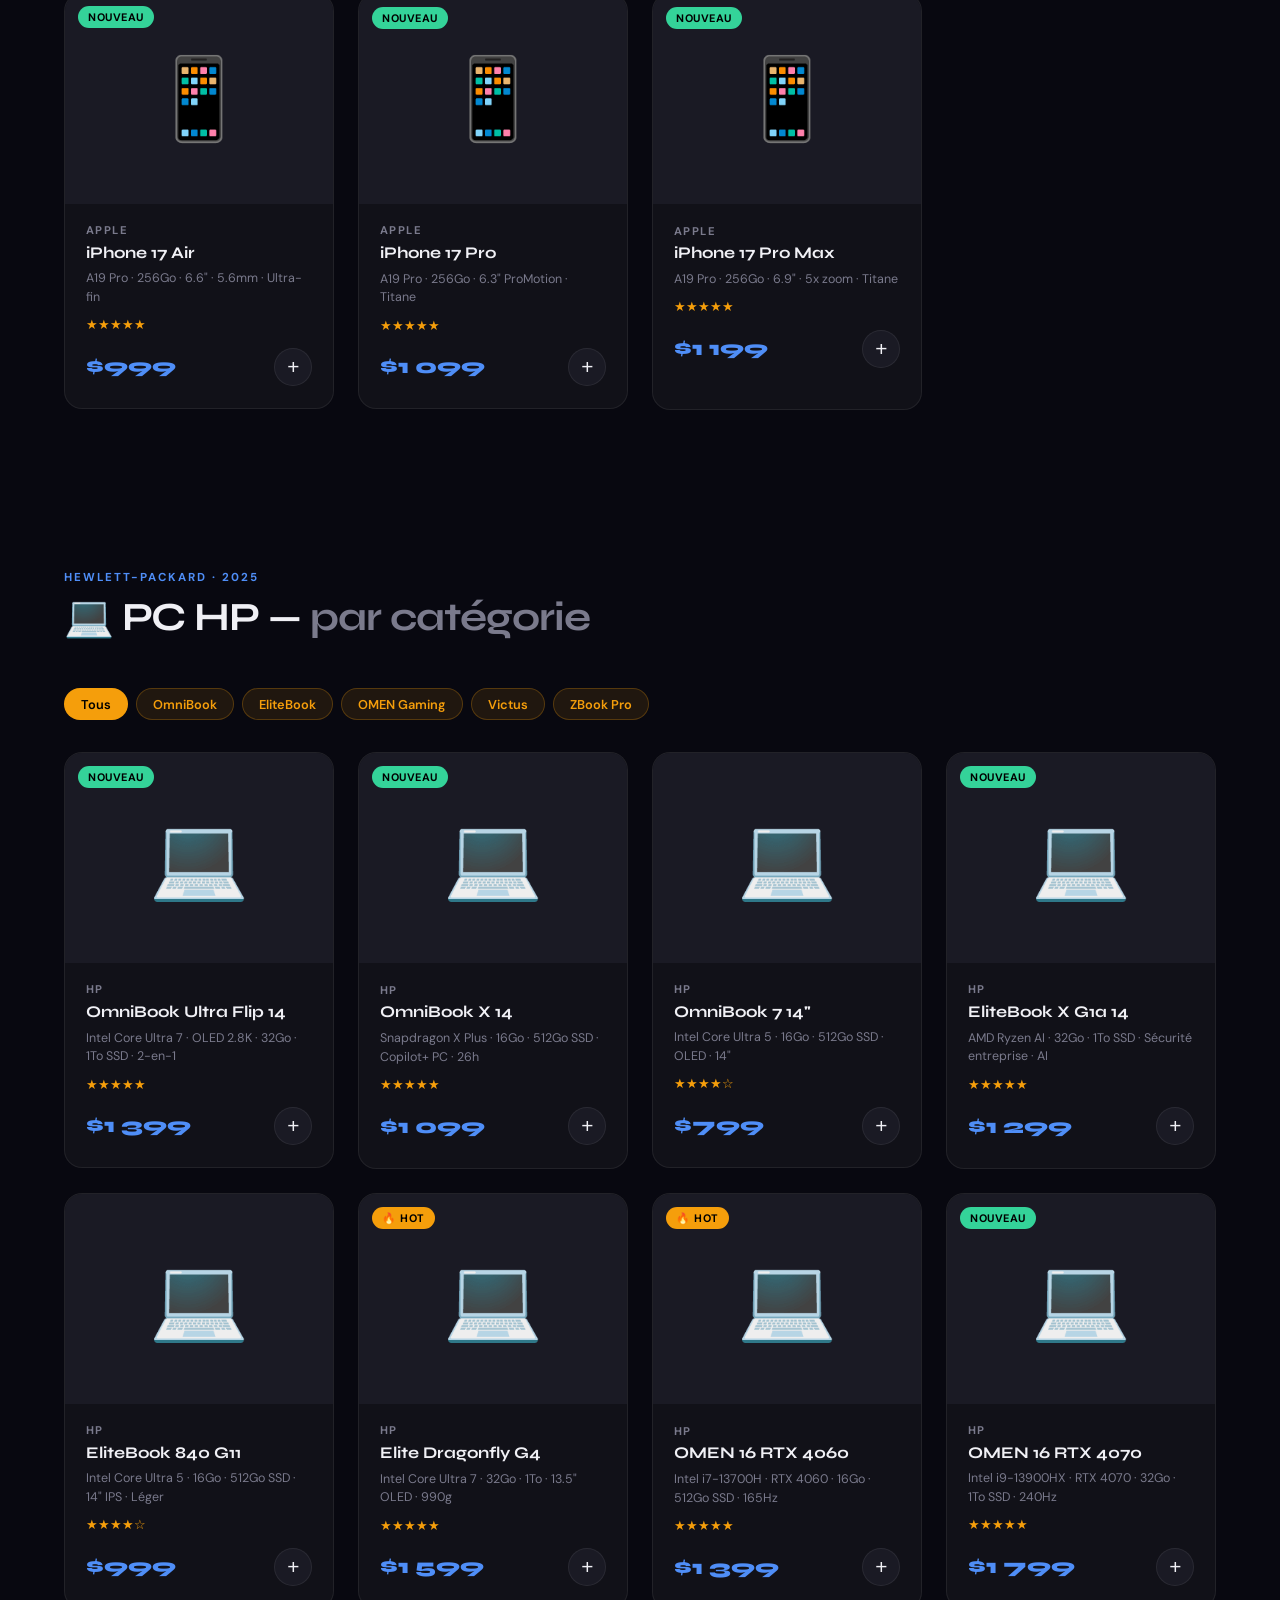
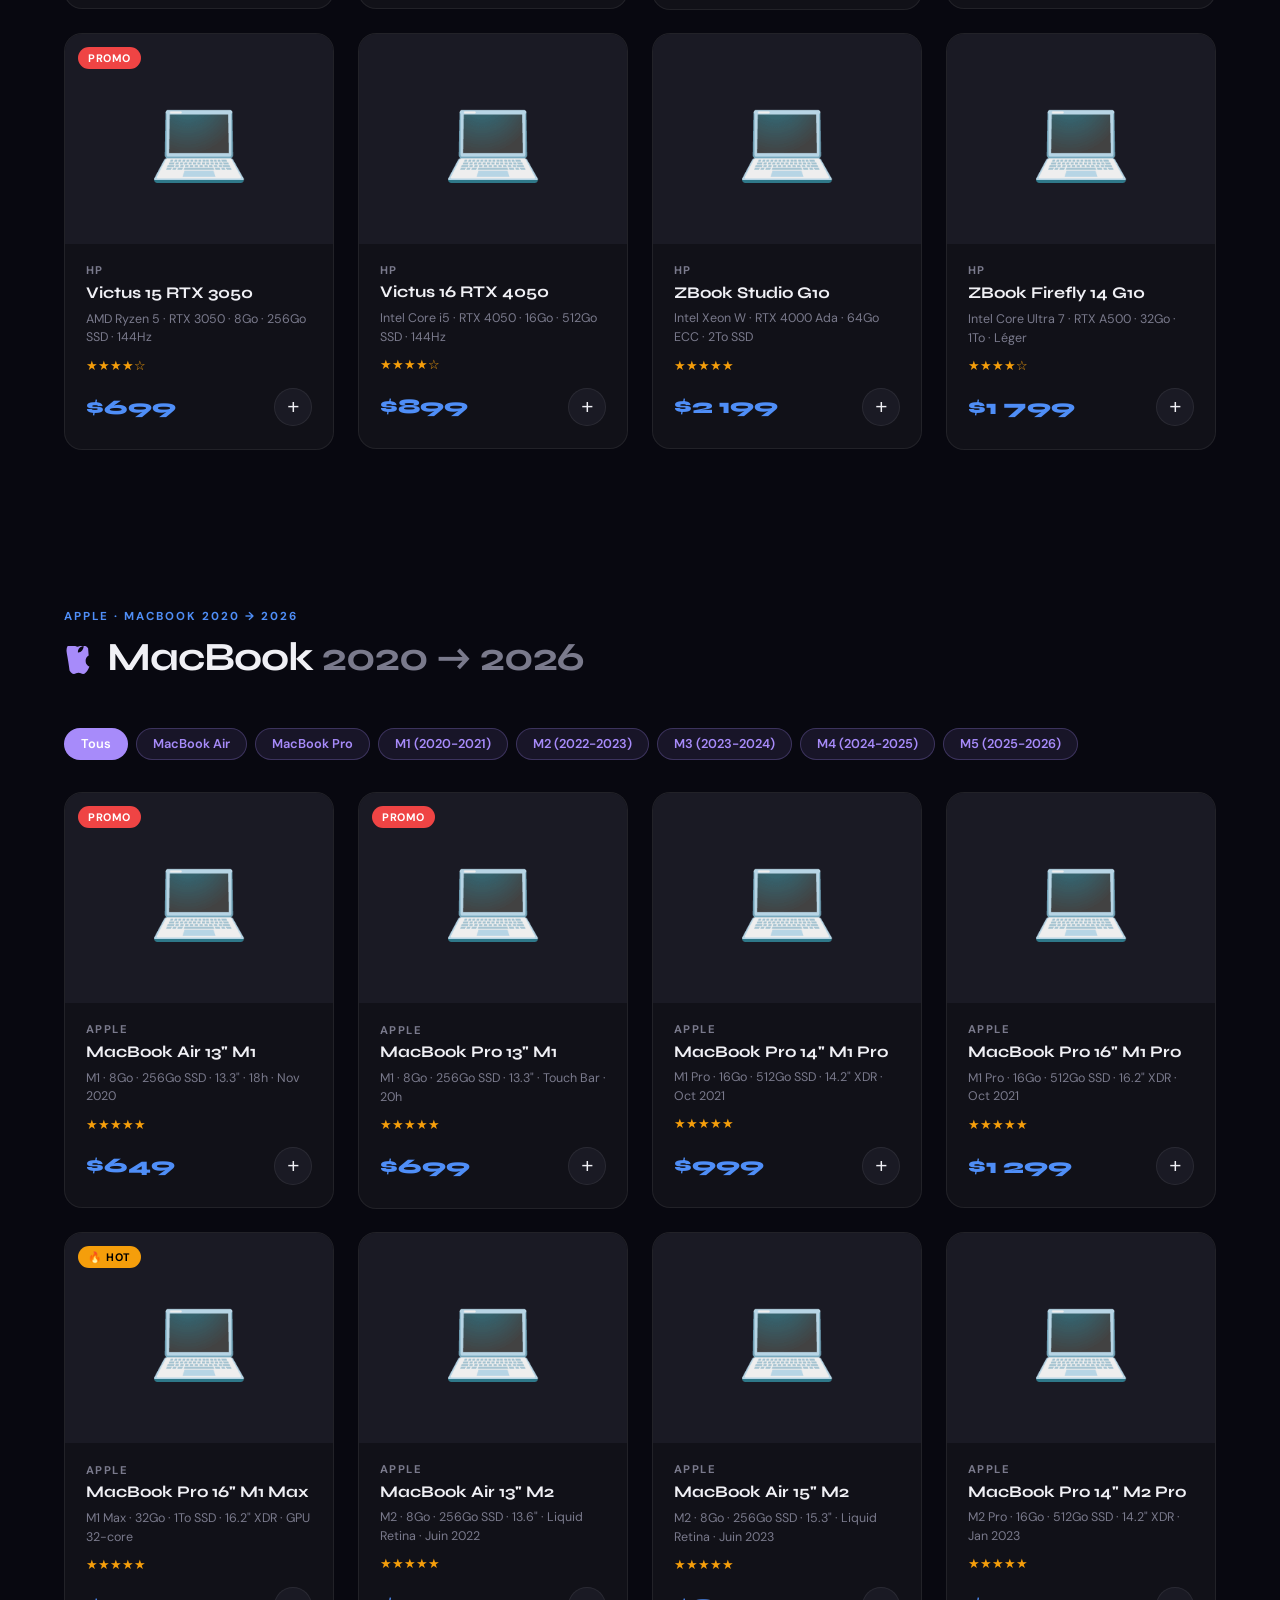
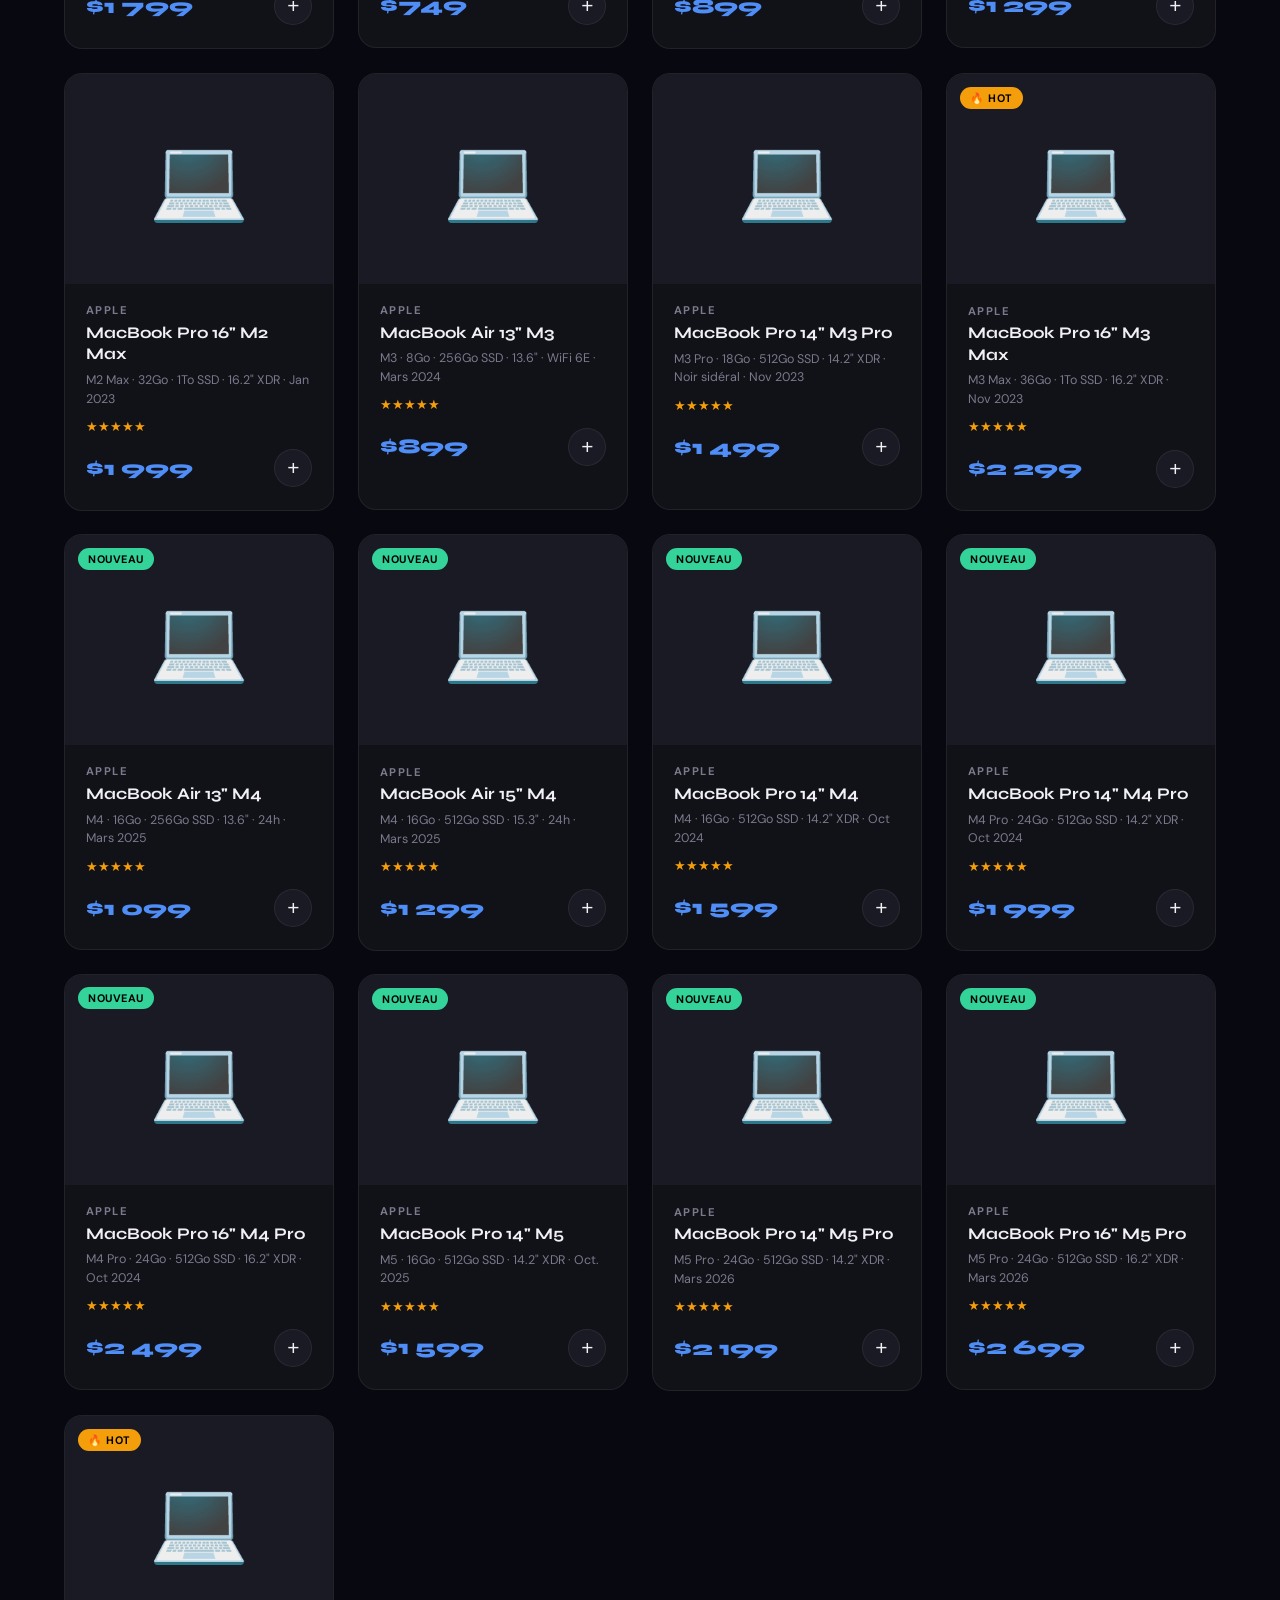
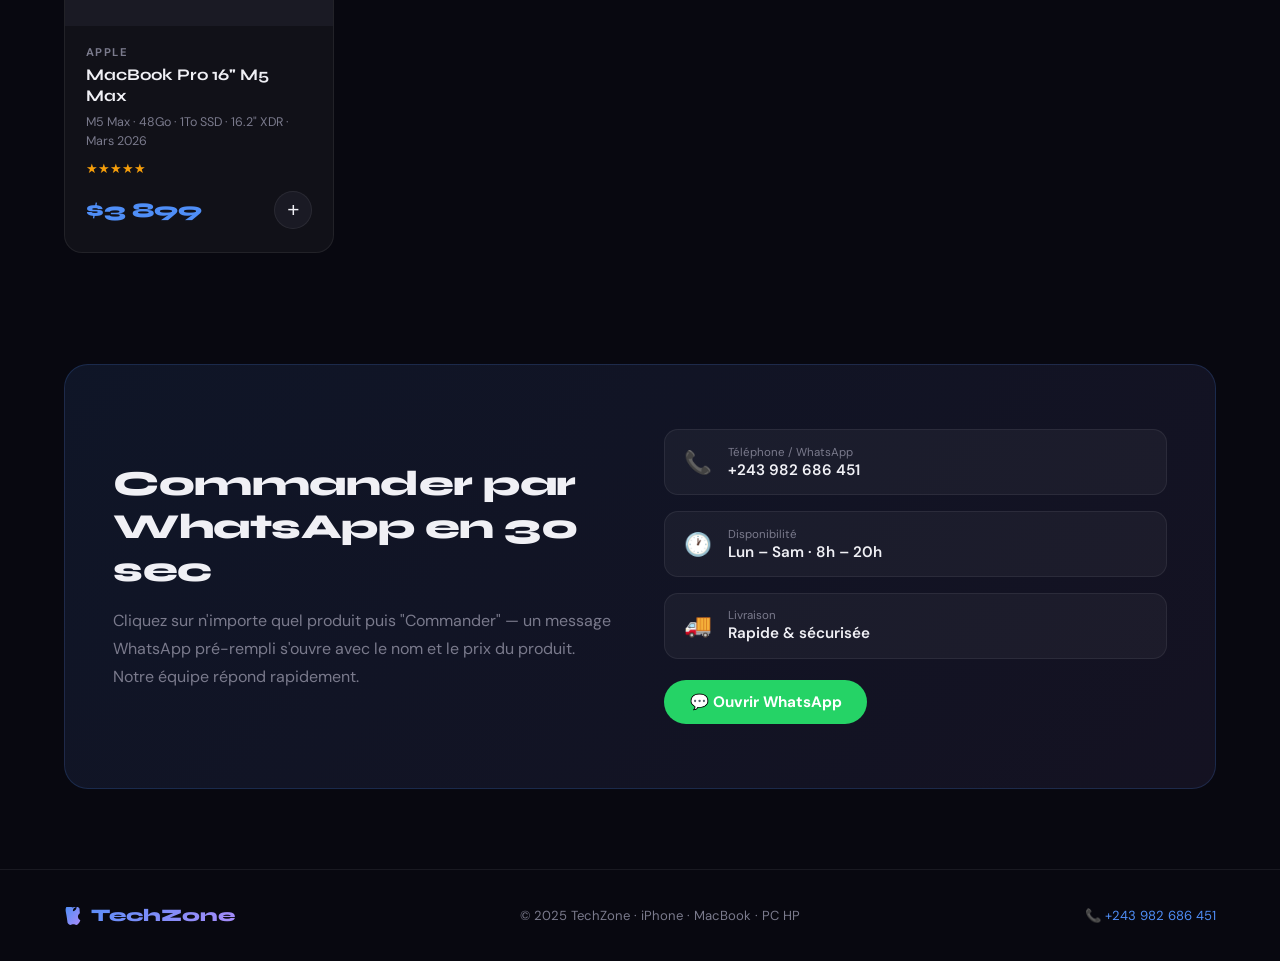
==== commit 33bbd880: "Update index.html" ====
--- a/index.html
+++ b/index.html
@@ -17,12 +17,31 @@
 
     /* ─── HEADER ─── */
     header{position:sticky;top:0;z-index:200;background:rgba(8,8,16,0.88);backdrop-filter:blur(24px);border-bottom:1px solid var(--border);}
-    .header-inner{display:flex;align-items:center;justify-content:space-between;height:68px;padding:0 5%;}
-    .logo{font-family:'Syne',sans-serif;font-weight:800;font-size:1.45rem;letter-spacing:-0.5px;background:linear-gradient(135deg,var(--accent),var(--accent2));-webkit-background-clip:text;-webkit-text-fill-color:transparent;text-decoration:none;}
-    nav{display:flex;gap:1.8rem;}
-    nav a{color:var(--muted);text-decoration:none;font-size:.88rem;font-weight:500;transition:color .2s;}
+    .header-inner{display:flex;align-items:center;justify-content:space-between;height:68px;padding:0 5%;gap:1rem;}
+    .logo{display:flex;align-items:center;gap:.6rem;font-family:'Syne',sans-serif;font-weight:800;font-size:1.35rem;letter-spacing:-0.5px;background:linear-gradient(135deg,var(--accent),var(--accent2));-webkit-background-clip:text;-webkit-text-fill-color:transparent;text-decoration:none;}
+    .logo svg{flex-shrink:0;}
+    nav{display:flex;gap:1.5rem;}
+    nav a{color:var(--muted);text-decoration:none;font-size:.85rem;font-weight:500;transition:color .2s;}
     nav a:hover{color:var(--text);}
-    .cart-btn{background:var(--surface2);border:1px solid var(--border);color:var(--text);padding:.45rem 1.1rem;border-radius:50px;font-family:'DM Sans',sans-serif;font-size:.88rem;cursor:pointer;transition:all .2s;display:flex;align-items:center;gap:.4rem;}
+
+    /* ─── SEARCH BAR ─── */
+    .search-wrap{position:relative;flex:0 1 280px;}
+    .search-input{width:100%;background:var(--surface2);border:1px solid var(--border);color:var(--text);padding:.5rem 1rem .5rem 2.4rem;border-radius:50px;font-family:'DM Sans',sans-serif;font-size:.85rem;outline:none;transition:all .25s;}
+    .search-input:focus{border-color:var(--accent);box-shadow:0 0 0 3px rgba(79,142,247,.15);}
+    .search-input::placeholder{color:var(--muted);}
+    .search-icon{position:absolute;left:.8rem;top:50%;transform:translateY(-50%);color:var(--muted);font-size:.95rem;pointer-events:none;}
+    .search-results{display:none;position:absolute;top:calc(100% + 8px);left:0;right:0;background:var(--surface);border:1px solid var(--border);border-radius:14px;box-shadow:0 16px 50px rgba(0,0,0,.6);z-index:300;overflow:hidden;max-height:420px;overflow-y:auto;}
+    .search-results.visible{display:block;}
+    .search-item{display:flex;align-items:center;gap:.9rem;padding:.75rem 1rem;cursor:pointer;transition:background .15s;border-bottom:1px solid var(--border);}
+    .search-item:last-child{border-bottom:none;}
+    .search-item:hover{background:var(--surface2);}
+    .search-item img{width:44px;height:44px;object-fit:contain;background:var(--surface2);border-radius:8px;padding:4px;}
+    .search-item-info{}
+    .search-item-name{font-size:.88rem;font-weight:600;line-height:1.2;}
+    .search-item-price{font-size:.78rem;color:var(--accent);font-weight:700;}
+    .search-empty{padding:1.2rem;text-align:center;color:var(--muted);font-size:.85rem;}
+
+    .cart-btn{background:var(--surface2);border:1px solid var(--border);color:var(--text);padding:.45rem 1.1rem;border-radius:50px;font-family:'DM Sans',sans-serif;font-size:.88rem;cursor:pointer;transition:all .2s;display:flex;align-items:center;gap:.4rem;white-space:nowrap;}
     .cart-btn:hover{background:var(--accent);border-color:var(--accent);}
     .cart-count{background:var(--accent);color:#fff;border-radius:50%;width:18px;height:18px;display:flex;align-items:center;justify-content:center;font-size:.7rem;font-weight:700;}
 
@@ -73,11 +92,20 @@
     .tab.hp-tab.active,.tab.hp-tab:hover{background:var(--gold);border-color:var(--gold);color:#000;}
     .tab.mac-tab.active,.tab.mac-tab:hover{background:var(--accent2);border-color:var(--accent2);color:#fff;}
 
+    /* ─── IPHONE SUB-TABS ─── */
+    .iphone-subtabs{display:flex;gap:.5rem;margin-bottom:2rem;flex-wrap:wrap;}
+    .ip-subtab{background:rgba(79,142,247,.1);border:1px solid rgba(79,142,247,.25);color:var(--accent);padding:.4rem 1rem;border-radius:50px;font-size:.8rem;font-weight:600;cursor:pointer;transition:all .2s;}
+    .ip-subtab.active,.ip-subtab:hover{background:var(--accent);color:#fff;}
+
     /* ─── HP SUB-TABS ─── */
-    .hp-subtabs{display:none;gap:.5rem;margin-bottom:2rem;flex-wrap:wrap;}
-    .hp-subtabs.visible{display:flex;}
+    .hp-subtabs{display:flex;gap:.5rem;margin-bottom:2rem;flex-wrap:wrap;}
     .subtab{background:rgba(245,158,11,.1);border:1px solid rgba(245,158,11,.25);color:var(--gold);padding:.4rem 1rem;border-radius:50px;font-size:.8rem;font-weight:600;cursor:pointer;transition:all .2s;}
     .subtab.active,.subtab:hover{background:var(--gold);color:#000;}
+
+    /* ─── MAC SUB-TABS ─── */
+    .mac-subtabs{display:flex;gap:.5rem;margin-bottom:2rem;flex-wrap:wrap;}
+    .mac-subtab{background:rgba(167,139,250,.1);border:1px solid rgba(167,139,250,.25);color:var(--accent2);padding:.4rem 1rem;border-radius:50px;font-size:.8rem;font-weight:600;cursor:pointer;transition:all .2s;}
+    .mac-subtab.active,.mac-subtab:hover{background:var(--accent2);color:#fff;}
 
     /* ─── PRODUCTS ─── */
     .products-grid{display:grid;grid-template-columns:repeat(auto-fill,minmax(270px,1fr));gap:1.5rem;}
@@ -142,8 +170,8 @@
     @keyframes fadeUp{from{opacity:0;transform:translateY(22px);}to{opacity:1;transform:translateY(0);}}
 
     /* ─── RESPONSIVE ─── */
-    @media(max-width:900px){.cat-grid{grid-template-columns:repeat(2,1fr);}.cta-section{grid-template-columns:1fr;}.hero-stats{gap:1.5rem;}nav{display:none;}}
-    @media(max-width:540px){.cat-grid{grid-template-columns:1fr;}.hero h1{letter-spacing:-1px;}}
+    @media(max-width:900px){.cat-grid{grid-template-columns:repeat(2,1fr);}.cta-section{grid-template-columns:1fr;}.hero-stats{gap:1.5rem;}nav{display:none;}.search-wrap{flex:0 1 200px;}}
+    @media(max-width:540px){.cat-grid{grid-template-columns:1fr;}.hero h1{letter-spacing:-1px;}.search-wrap{display:none;}}
   </style>
 </head>
 <body>
@@ -151,7 +179,19 @@
 <!-- HEADER -->
 <header>
   <div class="header-inner">
-    <a href="#" class="logo">⚡ TechZone</a>
+    <!-- Logo Apple SVG -->
+    <a href="#" class="logo">
+      <svg width="22" height="22" viewBox="0 0 814 1000" xmlns="http://www.w3.org/2000/svg">
+        <defs>
+          <linearGradient id="appleGrad" x1="0%" y1="0%" x2="100%" y2="100%">
+            <stop offset="0%" style="stop-color:#4f8ef7"/>
+            <stop offset="100%" style="stop-color:#a78bfa"/>
+          </linearGradient>
+        </defs>
+        <path fill="url(#appleGrad)" d="M788.1 340.9c-5.8 4.5-108.2 62.2-108.2 190.5 0 148.4 130.3 200.9 134.2 202.2-.6 3.2-20.7 71.9-68.7 141.9-42.8 61.6-87.5 123.1-155.5 123.1s-85.5-39.5-164-39.5c-76.5 0-103.7 40.8-165.9 40.8s-105-57.8-155.5-127.4C46 383.8 -3.8 263.5-3.8 148.2c0-70.9 24.4-136.5 69.7-187.1C117.3 7.5 172.3-17 229.6-17c68.7 0 121.5 43.1 162.3 43.1 38.9 0 100.2-45.6 177.6-45.6 28.3 0 130.3 2.6 198.2 99.2zm-234-181.5c31.1-36.9 53.1-88.1 53.1-139.3 0-7.1-.6-14.3-1.9-20.1-50.6 1.9-110.8 33.7-147.1 75.8-28.5 32.4-55.1 83.6-55.1 135.5 0 7.8 1.3 15.6 1.9 18.1 3.2.6 8.4 1.3 13.6 1.3 45.4 0 102.5-30.4 135.5-71.3z"/>
+      </svg>
+      TechZone
+    </a>
     <nav>
       <a href="#categories">Catégories</a>
       <a href="#iphones">iPhones</a>
@@ -159,6 +199,12 @@
       <a href="#macbooks">MacBooks</a>
       <a href="#contact">Contact</a>
     </nav>
+    <!-- SEARCH BAR -->
+    <div class="search-wrap" id="searchWrap">
+      <span class="search-icon">🔍</span>
+      <input class="search-input" id="searchInput" type="text" placeholder="Rechercher un produit..." autocomplete="off"/>
+      <div class="search-results" id="searchResults"></div>
+    </div>
     <button class="cart-btn" onclick="toggleCart()">
       🛒 Panier <span class="cart-count" id="cartCount">0</span>
     </button>
@@ -169,7 +215,7 @@
 <section class="hero">
   <div class="hero-badge">✦ Modèles 2025 — Stock disponible</div>
   <h1>La tech de<br/><span>pointe</span>, livrée<br/>chez vous.</h1>
-  <p>iPhone 17, MacBook Air M4, MacBook Pro M5, PC HP OmniBook & OMEN. Authentiques, garantis, prix imbattables.</p>
+  <p>iPhone X à iPhone 17, MacBook 2020 à 2026, PC HP OmniBook & OMEN. Authentiques, garantis, prix imbattables.</p>
   <div class="hero-btns">
     <a href="#categories" class="btn-primary">Voir les produits</a>
     <a href="https://wa.me/243982686451" target="_blank" class="btn-secondary">💬 WhatsApp</a>
@@ -188,9 +234,9 @@
   <div class="cat-grid">
     <div class="cat-card iphone" onclick="scrollTo('iphones')">
       <div class="cat-icon">📱</div>
-      <div class="cat-title">iPhone 2025</div>
-      <div class="cat-desc">iPhone 17, iPhone 17 Air, iPhone 17 Pro & Pro Max. La gamme A19 complète.</div>
-      <span class="cat-count">5 modèles</span>
+      <div class="cat-title">iPhone X → 17</div>
+      <div class="cat-desc">iPhone X, XS, XR, 11, 12, 13, 14, 15, 16, 17 — toute la gamme depuis 2017.</div>
+      <span class="cat-count">15+ modèles</span>
     </div>
     <div class="cat-card hp" onclick="scrollTo('hp')">
       <div class="cat-icon">💻</div>
@@ -199,18 +245,33 @@
       <span class="cat-count">12 modèles</span>
     </div>
     <div class="cat-card mac" onclick="scrollTo('macbooks')">
-      <div class="cat-icon">🍎</div>
-      <div class="cat-title">MacBook 2025</div>
-      <div class="cat-desc">MacBook Air M4 et MacBook Pro M5 / M5 Pro / M5 Max — Apple Silicon ultime.</div>
-      <span class="cat-count">6 modèles</span>
+      <div class="cat-icon">
+        <svg width="36" height="36" viewBox="0 0 814 1000" xmlns="http://www.w3.org/2000/svg" style="display:inline-block;">
+          <path fill="#a78bfa" d="M788.1 340.9c-5.8 4.5-108.2 62.2-108.2 190.5 0 148.4 130.3 200.9 134.2 202.2-.6 3.2-20.7 71.9-68.7 141.9-42.8 61.6-87.5 123.1-155.5 123.1s-85.5-39.5-164-39.5c-76.5 0-103.7 40.8-165.9 40.8s-105-57.8-155.5-127.4C46 383.8 -3.8 263.5-3.8 148.2c0-70.9 24.4-136.5 69.7-187.1C117.3 7.5 172.3-17 229.6-17c68.7 0 121.5 43.1 162.3 43.1 38.9 0 100.2-45.6 177.6-45.6 28.3 0 130.3 2.6 198.2 99.2zm-234-181.5c31.1-36.9 53.1-88.1 53.1-139.3 0-7.1-.6-14.3-1.9-20.1-50.6 1.9-110.8 33.7-147.1 75.8-28.5 32.4-55.1 83.6-55.1 135.5 0 7.8 1.3 15.6 1.9 18.1 3.2.6 8.4 1.3 13.6 1.3 45.4 0 102.5-30.4 135.5-71.3z"/>
+        </svg>
+      </div>
+      <div class="cat-title">MacBook 2020→2026</div>
+      <div class="cat-desc">MacBook Air M1/M2/M3/M4 et MacBook Pro M1/M2/M3/M4/M5 — Apple Silicon complet.</div>
+      <span class="cat-count">10+ modèles</span>
     </div>
   </div>
 </section>
 
 <!-- IPHONE SECTION -->
 <section class="section" id="iphones">
-  <div class="section-label">Apple · Septembre 2025</div>
-  <div class="section-title">📱 iPhone <span>2025</span></div>
+  <div class="section-label">Apple · iPhone X à 17</div>
+  <div class="section-title">📱 iPhone <span>X → 17</span></div>
+  <div class="iphone-subtabs" id="iphoneSubtabs">
+    <div class="ip-subtab active" onclick="filterIphone('all',this)">Tous</div>
+    <div class="ip-subtab" onclick="filterIphone('x',this)">iPhone X/XS/XR</div>
+    <div class="ip-subtab" onclick="filterIphone('11',this)">iPhone 11</div>
+    <div class="ip-subtab" onclick="filterIphone('12',this)">iPhone 12</div>
+    <div class="ip-subtab" onclick="filterIphone('13',this)">iPhone 13</div>
+    <div class="ip-subtab" onclick="filterIphone('14',this)">iPhone 14</div>
+    <div class="ip-subtab" onclick="filterIphone('15',this)">iPhone 15</div>
+    <div class="ip-subtab" onclick="filterIphone('16',this)">iPhone 16</div>
+    <div class="ip-subtab" onclick="filterIphone('17',this)">iPhone 17</div>
+  </div>
   <div class="products-grid" id="iphoneGrid"></div>
 </section>
 
@@ -218,7 +279,7 @@
 <section class="section" id="hp">
   <div class="section-label">Hewlett-Packard · 2025</div>
   <div class="section-title">💻 PC HP — <span>par catégorie</span></div>
-  <div class="hp-subtabs visible" id="hpSubtabs">
+  <div class="hp-subtabs" id="hpSubtabs">
     <div class="subtab active" onclick="filterHP('all',this)">Tous</div>
     <div class="subtab" onclick="filterHP('omnibook',this)">OmniBook</div>
     <div class="subtab" onclick="filterHP('elitebook',this)">EliteBook</div>
@@ -231,8 +292,23 @@
 
 <!-- MACBOOK SECTION -->
 <section class="section" id="macbooks">
-  <div class="section-label">Apple · 2025</div>
-  <div class="section-title">🍎 MacBook <span>Air M4 & Pro M5</span></div>
+  <div class="section-label">Apple · MacBook 2020 → 2026</div>
+  <div class="section-title">
+    <svg width="28" height="28" viewBox="0 0 814 1000" style="vertical-align:middle;margin-right:.4rem;">
+      <path fill="#a78bfa" d="M788.1 340.9c-5.8 4.5-108.2 62.2-108.2 190.5 0 148.4 130.3 200.9 134.2 202.2-.6 3.2-20.7 71.9-68.7 141.9-42.8 61.6-87.5 123.1-155.5 123.1s-85.5-39.5-164-39.5c-76.5 0-103.7 40.8-165.9 40.8s-105-57.8-155.5-127.4C46 383.8 -3.8 263.5-3.8 148.2c0-70.9 24.4-136.5 69.7-187.1C117.3 7.5 172.3-17 229.6-17c68.7 0 121.5 43.1 162.3 43.1 38.9 0 100.2-45.6 177.6-45.6 28.3 0 130.3 2.6 198.2 99.2zm-234-181.5c31.1-36.9 53.1-88.1 53.1-139.3 0-7.1-.6-14.3-1.9-20.1-50.6 1.9-110.8 33.7-147.1 75.8-28.5 32.4-55.1 83.6-55.1 135.5 0 7.8 1.3 15.6 1.9 18.1 3.2.6 8.4 1.3 13.6 1.3 45.4 0 102.5-30.4 135.5-71.3z"/>
+    </svg>
+    MacBook <span>2020 → 2026</span>
+  </div>
+  <div class="mac-subtabs" id="macSubtabs">
+    <div class="mac-subtab active" onclick="filterMac('all',this)">Tous</div>
+    <div class="mac-subtab" onclick="filterMac('air',this)">MacBook Air</div>
+    <div class="mac-subtab" onclick="filterMac('pro',this)">MacBook Pro</div>
+    <div class="mac-subtab" onclick="filterMac('m1',this)">M1 (2020-2021)</div>
+    <div class="mac-subtab" onclick="filterMac('m2',this)">M2 (2022-2023)</div>
+    <div class="mac-subtab" onclick="filterMac('m3',this)">M3 (2023-2024)</div>
+    <div class="mac-subtab" onclick="filterMac('m4',this)">M4 (2024-2025)</div>
+    <div class="mac-subtab" onclick="filterMac('m5',this)">M5 (2025-2026)</div>
+  </div>
   <div class="products-grid" id="macGrid"></div>
 </section>
 
@@ -261,7 +337,13 @@
 
 <!-- FOOTER -->
 <footer>
-  <div class="footer-logo">⚡ TechZone</div>
+  <div class="footer-logo">
+    <svg width="18" height="18" viewBox="0 0 814 1000" style="vertical-align:middle;margin-right:.3rem;">
+      <defs><linearGradient id="fg2" x1="0%" y1="0%" x2="100%" y2="100%"><stop offset="0%" style="stop-color:#4f8ef7"/><stop offset="100%" style="stop-color:#a78bfa"/></linearGradient></defs>
+      <path fill="url(#fg2)" d="M788.1 340.9c-5.8 4.5-108.2 62.2-108.2 190.5 0 148.4 130.3 200.9 134.2 202.2-.6 3.2-20.7 71.9-68.7 141.9-42.8 61.6-87.5 123.1-155.5 123.1s-85.5-39.5-164-39.5c-76.5 0-103.7 40.8-165.9 40.8s-105-57.8-155.5-127.4C46 383.8 -3.8 263.5-3.8 148.2c0-70.9 24.4-136.5 69.7-187.1C117.3 7.5 172.3-17 229.6-17c68.7 0 121.5 43.1 162.3 43.1 38.9 0 100.2-45.6 177.6-45.6 28.3 0 130.3 2.6 198.2 99.2zm-234-181.5c31.1-36.9 53.1-88.1 53.1-139.3 0-7.1-.6-14.3-1.9-20.1-50.6 1.9-110.8 33.7-147.1 75.8-28.5 32.4-55.1 83.6-55.1 135.5 0 7.8 1.3 15.6 1.9 18.1 3.2.6 8.4 1.3 13.6 1.3 45.4 0 102.5-30.4 135.5-71.3z"/>
+    </svg>
+    TechZone
+  </div>
   <p>© 2025 TechZone · iPhone · MacBook · PC HP</p>
   <p style="color:var(--accent);">📞 +243 982 686 451</p>
 </footer>
@@ -285,189 +367,346 @@
 
 <script>
 // ════════════════════════════════════════
-// DATA
-// ════════════════════════════════════════
-
+// FUZZY SEARCH
+// ════════════════════════════════════════
+function fuzzyMatch(str, pattern) {
+  str = str.toLowerCase().replace(/\s+/g,'');
+  pattern = pattern.toLowerCase().replace(/\s+/g,'');
+  if(str.includes(pattern)) return true;
+  // Levenshtein distance
+  const s = str, p = pattern;
+  if(p.length === 0) return true;
+  if(s.length === 0) return false;
+  const maxDist = Math.floor(p.length * 0.45);
+  const dp = [];
+  for(let i=0;i<=s.length;i++){dp[i]=[i];}
+  for(let j=0;j<=p.length;j++){dp[0][j]=j;}
+  for(let i=1;i<=s.length;i++){
+    for(let j=1;j<=p.length;j++){
+      dp[i][j] = s[i-1]===p[j-1]
+        ? dp[i-1][j-1]
+        : 1+Math.min(dp[i-1][j],dp[i][j-1],dp[i-1][j-1]);
+    }
+  }
+  return dp[s.length][p.length] <= maxDist;
+}
+
+function searchProducts(query) {
+  if(!query || query.length < 2) return [];
+  return allProducts.filter(p => {
+    const target = (p.name + ' ' + p.brand + ' ' + p.specs).toLowerCase();
+    const words = query.toLowerCase().split(/\s+/);
+    return words.every(w => {
+      if(target.includes(w)) return true;
+      // Try fuzzy on each word in target
+      return target.split(/\s+/).some(t => fuzzyMatch(t, w));
+    });
+  });
+}
+
+// ════════════════════════════════════════
+// DATA — iPHONES (X → 17)
+// ════════════════════════════════════════
 const iphones = [
-  {
-    id:"ip1", brand:"Apple", name:"iPhone 16e",
-    price:"$499", badge:"promo", stars:4,
-    specs:"A18 · 128Go · 6.1\" OLED · USB-C",
-    img:"https://www.apple.com/newsroom/images/2025/02/apple-introduces-iphone-16e/article/Apple-iPhone-16e-hero-250219_big.jpg.large.jpg",
-    desc:"Le champion du budget 2025. Puce A18, design moderne, USB-C — le meilleur rapport qualité/prix chez Apple."
-  },
-  {
-    id:"ip2", brand:"Apple", name:"iPhone 17",
-    price:"$799", badge:"new", stars:5,
-    specs:"A19 · 256Go · 6.1\" · 120Hz · 48MP",
-    img:"https://images.macrumors.com/t/QmB3BF4oG7rWBIMvFxZsMq7-L3M=/1600x0/article-new/2025/09/iphone-17-black.jpg",
-    desc:"L'iPhone 2025 par excellence. Puce A19, écran 120Hz, double caméra 48MP, 256Go de base. Parfait équilibre performance/prix."
-  },
-  {
-    id:"ip3", brand:"Apple", name:"iPhone 17 Air",
-    price:"$999", badge:"new", stars:5,
-    specs:"A19 Pro · 256Go · 6.6\" · 5.6mm · Ultra-fin",
-    img:"https://images.macrumors.com/t/n4K2cNAqJt1OTqMBL3Bly_KYdXk=/1600x0/article-new/2025/09/iphone-17-air.jpg",
-    desc:"Le smartphone le plus fin jamais fabriqué par Apple — seulement 5.6mm d'épaisseur. Puce A19 Pro, appareil photo 48MP, autonomie exceptionnelle."
-  },
-  {
-    id:"ip4", brand:"Apple", name:"iPhone 17 Pro",
-    price:"$1 099", badge:"new", stars:5,
-    specs:"A19 Pro · 256Go · 6.3\" ProMotion · Titane",
-    img:"https://images.macrumors.com/t/1gUq9NRNV_YKFtF_kB3VNFDrxwU=/1600x0/article-new/2025/09/iphone-17-pro-natural-titanium.jpg",
-    desc:"iPhone Pro 2025 avec puce A19 Pro, triple caméra pro, Dynamic Island, Action Button, écran ProMotion 120Hz en titane."
-  },
-  {
-    id:"ip5", brand:"Apple", name:"iPhone 17 Pro Max",
-    price:"$1 199", badge:"new", stars:5,
-    specs:"A19 Pro · 256Go · 6.9\" · 5x zoom · Titane",
-    img:"https://images.macrumors.com/t/1gUq9NRNV_YKFtF_kB3VNFDrxwU=/1600x0/article-new/2025/09/iphone-17-pro-natural-titanium.jpg",
-    desc:"Le meilleur iPhone jamais construit. Écran 6.9\" ProMotion, zoom optique 5x, batterie record 29h, puce A19 Pro et finition titane premium."
-  }
+  // iPhone X / XS / XR
+  {id:"ipX", brand:"Apple", name:"iPhone X", gen:"x", price:"$299", badge:"promo", stars:4,
+   specs:"A11 · 64Go · 5.8\" OLED · Face ID · 2017",
+   img:"https://www.apple.com/v/iphone/home/cb/images/overview/compare/compare_iphonex__f3yrj7qhcpam_large.jpg",
+   desc:"Le premier iPhone avec écran OLED bord à bord et Face ID. Puce A11 Bionic, double caméra arrière, design en inox et verre."},
+  {id:"ipXS", brand:"Apple", name:"iPhone XS", gen:"x", price:"$349", badge:"promo", stars:4,
+   specs:"A12 · 64Go · 5.8\" OLED · Face ID · Inox",
+   img:"https://www.apple.com/v/iphone/home/cb/images/overview/compare/compare_iphonexs__y9b0s5vwllq2_large.jpg",
+   desc:"iPhone XS : A12 Bionic, double caméra 12MP avec Smart HDR, Face ID amélioré. Disponible en or, argent et gris sidéral."},
+  {id:"ipXSM", brand:"Apple", name:"iPhone XS Max", gen:"x", price:"$399", badge:"promo", stars:4,
+   specs:"A12 · 64Go · 6.5\" OLED · Face ID · Grand écran",
+   img:"https://www.apple.com/v/iphone/home/cb/images/overview/compare/compare_iphonexsmax__c89jh5fpfwk2_large.jpg",
+   desc:"Plus grand iPhone de 2018. Écran 6.5\" Super Retina, double caméra 12MP, batterie 3174mAh. Expérience cinéma dans la poche."},
+  {id:"ipXR", brand:"Apple", name:"iPhone XR", gen:"x", price:"$279", badge:"promo", stars:4,
+   specs:"A12 · 64Go · 6.1\" Liquid Retina · Aluminium · Coloris",
+   img:"https://www.apple.com/v/iphone/home/cb/images/overview/compare/compare_iphonexr__frep74w97d42_large.jpg",
+   desc:"L'iPhone abordable de 2018. Caméra 12MP, puce A12, 6 coloris vifs, écran Liquid Retina 6.1\". Excellente autonomie."},
+
+  // iPhone 11
+  {id:"ip11", brand:"Apple", name:"iPhone 11", gen:"11", price:"$329", badge:"promo", stars:4,
+   specs:"A13 · 64Go · 6.1\" Liquid Retina · Double caméra",
+   img:"https://www.apple.com/v/iphone/home/cb/images/overview/compare/compare_iphone11__bvd63ddjwom2_large.jpg",
+   desc:"iPhone 11 : puce A13 Bionic, double caméra grand-angle + ultra-grand-angle 12MP, mode Nuit, vidéo 4K 60fps. Le best-seller 2019."},
+  {id:"ip11P", brand:"Apple", name:"iPhone 11 Pro", gen:"11", price:"$449", badge:null, stars:5,
+   specs:"A13 · 64Go · 5.8\" Super Retina XDR · Triple caméra",
+   img:"https://www.apple.com/v/iphone/home/cb/images/overview/compare/compare_iphone11pro__b5fmv6l9iu02_large.jpg",
+   desc:"Premier iPhone avec triple caméra Pro. Téléobjectif 2x, grand-angle, ultra-grand-angle, mode Nuit, écran Super Retina XDR."},
+  {id:"ip11PM", brand:"Apple", name:"iPhone 11 Pro Max", gen:"11", price:"$499", badge:null, stars:5,
+   specs:"A13 · 64Go · 6.5\" Super Retina XDR · Triple caméra · 4h+",
+   img:"https://www.apple.com/v/iphone/home/cb/images/overview/compare/compare_iphone11promax__bm5n6w5n3r62_large.jpg",
+   desc:"Le plus grand Pro de 2019. Écran 6.5\" Super Retina XDR, triple caméra, 4 heures de plus que l'11 Pro. Référence en photo mobile."},
+
+  // iPhone 12
+  {id:"ip12m", brand:"Apple", name:"iPhone 12 mini", gen:"12", price:"$349", badge:null, stars:4,
+   specs:"A14 · 64Go · 5.4\" OLED · 5G · MagSafe · Compact",
+   img:"https://www.apple.com/v/iphone/home/cb/images/overview/compare/compare_iphone12mini__f51bchpba5a2_large.jpg",
+   desc:"Le plus petit iPhone 5G. Puce A14 Bionic, écran OLED 5.4\", MagSafe, double caméra 12MP. Parfait pour une main."},
+  {id:"ip12", brand:"Apple", name:"iPhone 12", gen:"12", price:"$429", badge:null, stars:4,
+   specs:"A14 · 64Go · 6.1\" OLED · 5G · MagSafe",
+   img:"https://www.apple.com/v/iphone/home/cb/images/overview/compare/compare_iphone12__dxqrfmkq2yqy_large.jpg",
+   desc:"iPhone 12 : premier iPhone 5G. Design plat en aluminium, OLED Super Retina, puce A14 Bionic, MagSafe, double caméra."},
+  {id:"ip12P", brand:"Apple", name:"iPhone 12 Pro", gen:"12", price:"$549", badge:null, stars:5,
+   specs:"A14 Pro · 128Go · 6.1\" ProMotion · LiDAR · Titane",
+   img:"https://www.apple.com/v/iphone/home/cb/images/overview/compare/compare_iphone12pro__c0mf2m8pvdim_large.jpg",
+   desc:"iPhone Pro avec LiDAR, triple caméra Pro, ProRAW, enregistrement Dolby Vision. Finition en acier inox poli."},
+
+  // iPhone 13
+  {id:"ip13m", brand:"Apple", name:"iPhone 13 mini", gen:"13", price:"$399", badge:null, stars:4,
+   specs:"A15 · 128Go · 5.4\" · Ecran amélioré · 5G",
+   img:"https://www.apple.com/v/iphone/home/cb/images/overview/compare/compare_iphone13mini__f3n5dtdh0csy_large.jpg",
+   desc:"iPhone 13 mini : puce A15 Bionic, caméra diagonale, batterie +1.5h vs 12 mini, 5G, 5 coloris dont rose et minuit."},
+  {id:"ip13", brand:"Apple", name:"iPhone 13", gen:"13", price:"$499", badge:null, stars:5,
+   specs:"A15 · 128Go · 6.1\" · Cinematic mode · 5G",
+   img:"https://www.apple.com/v/iphone/home/cb/images/overview/compare/compare_iphone13__kqvjvdqt0f02_large.jpg",
+   desc:"iPhone 13 : mode Cinématique vidéo, A15 Bionic, double caméra 12MP améliorée, +2.5h d'autonomie vs iPhone 12. Best-seller 2021."},
+  {id:"ip13P", brand:"Apple", name:"iPhone 13 Pro", gen:"13", price:"$649", badge:null, stars:5,
+   specs:"A15 Pro · 128Go · 6.1\" ProMotion 120Hz · Macro",
+   img:"https://www.apple.com/v/iphone/home/cb/images/overview/compare/compare_iphone13pro__bqh7gq2vk1sy_large.jpg",
+   desc:"Premier iPhone ProMotion 120Hz adaptatif. Mode Macro, triple caméra Pro améliorée, ProRes vidéo, écran Always-On-like."},
+  {id:"ip13PM", brand:"Apple", name:"iPhone 13 Pro Max", gen:"13", price:"$749", badge:null, stars:5,
+   specs:"A15 Pro · 128Go · 6.7\" ProMotion · Meilleure autonomie",
+   img:"https://www.apple.com/v/iphone/home/cb/images/overview/compare/compare_iphone13promax__bvjpknf9g8wy_large.jpg",
+   desc:"Le Pro Max 2021. Écran 6.7\" ProMotion, meilleure autonomie de tous les iPhone (28h), triple caméra Pro, ProRes 4K."},
+
+  // iPhone 14
+  {id:"ip14", brand:"Apple", name:"iPhone 14", gen:"14", price:"$599", badge:null, stars:4,
+   specs:"A15 · 128Go · 6.1\" · Mode action · Crash Detection",
+   img:"https://www.apple.com/v/iphone/home/cb/images/overview/compare/compare_iphone14__dnza8gchvbua_large.jpg",
+   desc:"iPhone 14 avec détection de collision, mode Action vidéo ultra-stable, urgences par satellite, caméra 12MP améliorée."},
+  {id:"ip14P", brand:"Apple", name:"iPhone 14 Plus", gen:"14", price:"$699", badge:null, stars:4,
+   specs:"A15 · 128Go · 6.7\" · Grande batterie · Sans encoche",
+   img:"https://www.apple.com/v/iphone/home/cb/images/overview/compare/compare_iphone14plus__gvvhxeaqikey_large.jpg",
+   desc:"Grand écran 6.7\" sans payer le prix Pro. Excellente autonomie, même A15 Bionic, parfait pour ceux qui veulent de la place."},
+  {id:"ip14P2", brand:"Apple", name:"iPhone 14 Pro", gen:"14", price:"$799", badge:"hot", stars:5,
+   specs:"A16 · 128Go · 6.1\" · Dynamic Island · 48MP · Always On",
+   img:"https://www.apple.com/v/iphone/home/cb/images/overview/compare/compare_iphone14pro__etqcvkq7t2ay_large.jpg",
+   desc:"L'iPhone révolutionnaire 2022. Dynamic Island remplace l'encoche, caméra 48MP, écran Always-On, puce A16, ProRes."},
+  {id:"ip14PM", brand:"Apple", name:"iPhone 14 Pro Max", gen:"14", price:"$899", badge:"hot", stars:5,
+   specs:"A16 · 128Go · 6.7\" · Dynamic Island · 48MP · Always On",
+   img:"https://www.apple.com/v/iphone/home/cb/images/overview/compare/compare_iphone14promax__emgdh4fldx2y_large.jpg",
+   desc:"Le summum 2022. Dynamic Island 6.7\", batterie record, 48MP, Always-On Display, puce A16 Bionic. L'iPhone Pro ultime."},
+
+  // iPhone 15
+  {id:"ip15", brand:"Apple", name:"iPhone 15", gen:"15", price:"$699", badge:null, stars:5,
+   specs:"A16 · 128Go · 6.1\" · USB-C · Dynamic Island",
+   img:"https://www.apple.com/v/iphone/home/cb/images/overview/compare/compare_iphone15__c3v8i5qqvzwy_large.jpg",
+   desc:"iPhone 15 passe au USB-C ! Dynamic Island sur tous, 48MP grand-angle, A16 Bionic. Coloris pastel magnifiques."},
+  {id:"ip15P", brand:"Apple", name:"iPhone 15 Plus", gen:"15", price:"$799", badge:null, stars:5,
+   specs:"A16 · 128Go · 6.7\" · USB-C · Autonomie record",
+   img:"https://www.apple.com/v/iphone/home/cb/images/overview/compare/compare_iphone15plus__c3v8i5qqvzwy_large.jpg",
+   desc:"Grand iPhone 15 avec USB-C, Dynamic Island, 48MP et l'autonomie la plus longue parmi les iPhone non-Pro."},
+  {id:"ip15P2", brand:"Apple", name:"iPhone 15 Pro", gen:"15", price:"$899", badge:"new", stars:5,
+   specs:"A17 Pro · 128Go · 6.1\" · Titane · Action Button · USB3",
+   img:"https://www.apple.com/v/iphone/home/cb/images/overview/compare/compare_iphone15pro__c3v8i5qqvzwy_large.jpg",
+   desc:"Premier iPhone en titane. Puce A17 Pro, bouton Action personnalisable, USB 3 (transfert 10x), caméra zoom 3x periscope."},
+  {id:"ip15PM", brand:"Apple", name:"iPhone 15 Pro Max", gen:"15", price:"$999", badge:"new", stars:5,
+   specs:"A17 Pro · 256Go · 6.7\" · Titane · Zoom 5x · USB3",
+   img:"https://www.apple.com/v/iphone/home/cb/images/overview/compare/compare_iphone15promax__c3v8i5qqvzwy_large.jpg",
+   desc:"Zoom optique 5x tétraprisme exclusif au Pro Max. A17 Pro, titane, USB 3, 256Go de base. Le meilleur iPhone jamais vendu à ce jour."},
+
+  // iPhone 16
+  {id:"ip16e", brand:"Apple", name:"iPhone 16e", gen:"16", price:"$499", badge:"promo", stars:4,
+   specs:"A18 · 128Go · 6.1\" OLED · USB-C",
+   img:"https://www.apple.com/newsroom/images/2025/02/apple-introduces-iphone-16e/article/Apple-iPhone-16e-hero-250219_big.jpg.large.jpg",
+   desc:"Le champion du budget 2025. Puce A18, design moderne, USB-C — le meilleur rapport qualité/prix chez Apple."},
+  {id:"ip16", brand:"Apple", name:"iPhone 16", gen:"16", price:"$649", badge:"new", stars:5,
+   specs:"A18 · 128Go · 6.1\" · Bouton Caméra · Apple Intelligence",
+   img:"https://www.apple.com/v/iphone/home/cb/images/overview/compare/compare_iphone16__c3v8i5qqvzwy_large.jpg",
+   desc:"iPhone 16 avec bouton Caméra dédié, A18 Bionic, Apple Intelligence (IA), caméra 48MP, USB-C, 5G amélioré."},
+  {id:"ip16P", brand:"Apple", name:"iPhone 16 Plus", gen:"16", price:"$749", badge:"new", stars:5,
+   specs:"A18 · 128Go · 6.7\" · Bouton Caméra · Apple Intelligence",
+   img:"https://www.apple.com/v/iphone/home/cb/images/overview/compare/compare_iphone16plus__c3v8i5qqvzwy_large.jpg",
+   desc:"Grand iPhone 16 avec écran 6.7\", bouton Caméra, A18, Apple Intelligence. Parfait pour les amateurs de grand format."},
+  {id:"ip16P2", brand:"Apple", name:"iPhone 16 Pro", gen:"16", price:"$899", badge:"new", stars:5,
+   specs:"A18 Pro · 128Go · 6.3\" · Zoom 5x · Camera Control",
+   img:"https://www.apple.com/v/iphone/home/cb/images/overview/compare/compare_iphone16pro__c3v8i5qqvzwy_large.jpg",
+   desc:"iPhone 16 Pro : écran 6.3\" plus grand, Camera Control tactile, A18 Pro, 4K120 Dolby Vision, zoom 5x. Apple Intelligence intégré."},
+  {id:"ip16PM", brand:"Apple", name:"iPhone 16 Pro Max", gen:"16", price:"$999", badge:"new", stars:5,
+   specs:"A18 Pro · 256Go · 6.9\" · Camera Control · 4K120fps",
+   img:"https://www.apple.com/v/iphone/home/cb/images/overview/compare/compare_iphone16promax__c3v8i5qqvzwy_large.jpg",
+   desc:"Le plus grand et le plus puissant de 2024. Écran 6.9\", A18 Pro, Camera Control, 4K120 Dolby Vision, autonomie record."},
+
+  // iPhone 17
+  {id:"ip17", brand:"Apple", name:"iPhone 17", gen:"17", price:"$799", badge:"new", stars:5,
+   specs:"A19 · 256Go · 6.1\" · 120Hz · 48MP",
+   img:"https://images.macrumors.com/t/QmB3BF4oG7rWBIMvFxZsMq7-L3M=/1600x0/article-new/2025/09/iphone-17-black.jpg",
+   desc:"L'iPhone 2025 par excellence. Puce A19, écran 120Hz, double caméra 48MP, 256Go de base. Parfait équilibre performance/prix."},
+  {id:"ip17air", brand:"Apple", name:"iPhone 17 Air", gen:"17", price:"$999", badge:"new", stars:5,
+   specs:"A19 Pro · 256Go · 6.6\" · 5.6mm · Ultra-fin",
+   img:"https://images.macrumors.com/t/n4K2cNAqJt1OTqMBL3Bly_KYdXk=/1600x0/article-new/2025/09/iphone-17-air.jpg",
+   desc:"Le smartphone le plus fin jamais fabriqué par Apple — seulement 5.6mm d'épaisseur. Puce A19 Pro, appareil photo 48MP."},
+  {id:"ip17P", brand:"Apple", name:"iPhone 17 Pro", gen:"17", price:"$1 099", badge:"new", stars:5,
+   specs:"A19 Pro · 256Go · 6.3\" ProMotion · Titane",
+   img:"https://images.macrumors.com/t/1gUq9NRNV_YKFtF_kB3VNFDrxwU=/1600x0/article-new/2025/09/iphone-17-pro-natural-titanium.jpg",
+   desc:"iPhone Pro 2025 : puce A19 Pro, triple caméra pro, Dynamic Island, Action Button, écran ProMotion 120Hz en titane."},
+  {id:"ip17PM", brand:"Apple", name:"iPhone 17 Pro Max", gen:"17", price:"$1 199", badge:"new", stars:5,
+   specs:"A19 Pro · 256Go · 6.9\" · 5x zoom · Titane",
+   img:"https://images.macrumors.com/t/1gUq9NRNV_YKFtF_kB3VNFDrxwU=/1600x0/article-new/2025/09/iphone-17-pro-natural-titanium.jpg",
+   desc:"Le meilleur iPhone jamais construit. Écran 6.9\" ProMotion, zoom optique 5x, batterie record 29h, puce A19 Pro, titane premium."}
 ];
 
+// ════════════════════════════════════════
+// DATA — HP
+// ════════════════════════════════════════
 const hpProducts = [
-  // OmniBook
-  {
-    id:"hp1", brand:"HP", name:"OmniBook Ultra Flip 14",
-    price:"$1 399", badge:"new", stars:5, cat:"omnibook",
-    specs:"Intel Core Ultra 7 · OLED 2.8K · 32Go · 1To SSD · 2-en-1",
-    img:"https://ssl-product-images.www8-hp.com/digmedialib/prodimg/unlocked/c09325553.png",
-    desc:"Le meilleur laptop HP 2025. Écran OLED 2.8K, processeur Intel Core Ultra 7, design 2-en-1 ultra-premium avec stylet inclus."
-  },
-  {
-    id:"hp2", brand:"HP", name:"OmniBook X 14",
-    price:"$1 099", badge:"new", stars:5, cat:"omnibook",
-    specs:"Snapdragon X Plus · 16Go · 512Go SSD · Copilot+ PC · 26h",
-    img:"https://ssl-product-images.www8-hp.com/digmedialib/prodimg/unlocked/c08662994.png",
-    desc:"Autonomie record de 26 heures. Copilot+ PC avec IA intégrée, processeur Snapdragon X Plus, léger et ultra-performant."
-  },
-  {
-    id:"hp3", brand:"HP", name:"OmniBook 7 14\"",
-    price:"$799", badge:null, stars:4, cat:"omnibook",
-    specs:"Intel Core Ultra 5 · 16Go · 512Go SSD · OLED · 14\"",
-    img:"https://ssl-product-images.www8-hp.com/digmedialib/prodimg/unlocked/c08580745.png",
-    desc:"Successeur du HP Envy. Écran OLED vibrant, performance Intel de dernière génération, finition premium à prix accessible."
-  },
-  // EliteBook
-  {
-    id:"hp4", brand:"HP", name:"EliteBook X G1a 14",
-    price:"$1 299", badge:"new", stars:5, cat:"elitebook",
-    specs:"AMD Ryzen AI · 32Go · 1To SSD · Sécurité entreprise · AI",
-    img:"https://ssl-product-images.www8-hp.com/digmedialib/prodimg/unlocked/c09068375.png",
-    desc:"Le laptop pro 2025 par excellence. Processeur AMD Ryzen AI, sécurité biométrique avancée, autonomie longue durée pour les professionnels."
-  },
-  {
-    id:"hp5", brand:"HP", name:"EliteBook 840 G11",
-    price:"$999", badge:null, stars:4, cat:"elitebook",
-    specs:"Intel Core Ultra 5 · 16Go · 512Go SSD · 14\" IPS · Léger",
-    img:"https://ssl-product-images.www8-hp.com/digmedialib/prodimg/unlocked/c08556536.png",
-    desc:"Polyvalent et fiable pour les pros en déplacement. Sécurité HP Wolf, chassis aluminium résistant, écran anti-reflets 400 nits."
-  },
-  {
-    id:"hp6", brand:"HP", name:"Elite Dragonfly G4",
-    price:"$1 599", badge:"hot", stars:5, cat:"elitebook",
-    specs:"Intel Core Ultra 7 · 32Go · 1To · 13.5\" OLED · 990g",
-    img:"https://ssl-product-images.www8-hp.com/digmedialib/prodimg/unlocked/c08311060.png",
-    desc:"Le laptop pro le plus léger d'HP — 990g seulement. Écran OLED 13.5\", autonomie 24h, la référence pour les cadres et consultants."
-  },
-  // OMEN Gaming
-  {
-    id:"hp7", brand:"HP", name:"OMEN 16 RTX 4060",
-    price:"$1 399", badge:"hot", stars:5, cat:"omen",
-    specs:"Intel i7-13700H · RTX 4060 · 16Go · 512Go SSD · 165Hz",
-    img:"https://ssl-product-images.www8-hp.com/digmedialib/prodimg/unlocked/c08261001.png",
-    desc:"Gaming haute performance : RTX 4060, écran 165Hz QHD, refroidissement OMEN Tempest amélioré. Domine tous les jeux AAA en ultra."
-  },
-  {
-    id:"hp8", brand:"HP", name:"OMEN 16 RTX 4070",
-    price:"$1 799", badge:"new", stars:5, cat:"omen",
-    specs:"Intel i9-13900HX · RTX 4070 · 32Go · 1To SSD · 240Hz",
-    img:"https://ssl-product-images.www8-hp.com/digmedialib/prodimg/unlocked/c08261001.png",
-    desc:"Pour les joueurs exigeants. RTX 4070, écran 240Hz Full HD, i9 de 13ème génération — zéro compromis sur les performances."
-  },
-  // Victus
-  {
-    id:"hp9", brand:"HP", name:"Victus 15 RTX 3050",
-    price:"$699", badge:"promo", stars:4, cat:"victus",
-    specs:"AMD Ryzen 5 · RTX 3050 · 8Go · 256Go SSD · 144Hz",
-    img:"https://ssl-product-images.www8-hp.com/digmedialib/prodimg/unlocked/c07941451.png",
-    desc:"Le gaming accessible. RTX 3050, écran 144Hz, design gaming sans se ruiner. Idéal pour débuter dans le gaming ou les étudiants."
-  },
-  {
-    id:"hp10", brand:"HP", name:"Victus 16 RTX 4050",
-    price:"$899", badge:null, stars:4, cat:"victus",
-    specs:"Intel Core i5 · RTX 4050 · 16Go · 512Go SSD · 144Hz",
-    img:"https://ssl-product-images.www8-hp.com/digmedialib/prodimg/unlocked/c07941451.png",
-    desc:"Le sweet-spot gaming 2025. RTX 4050 Ada Lovelace, 16Go de RAM, écran 144Hz — excellent rapport qualité/prix pour le gaming."
-  },
-  // ZBook
-  {
-    id:"hp11", brand:"HP", name:"ZBook Studio G10",
-    price:"$2 199", badge:null, stars:5, cat:"zbook",
-    specs:"Intel Xeon W · RTX 4000 Ada · 64Go ECC · 2To SSD",
-    img:"https://ssl-product-images.www8-hp.com/digmedialib/prodimg/unlocked/c08261001.png",
-    desc:"Station de travail mobile certifiée ISV. Pour architectes, ingénieurs et créatifs pro. RTX 4000 Ada, 64Go ECC, fiabilité absolue."
-  },
-  {
-    id:"hp12", brand:"HP", name:"ZBook Firefly 14 G10",
-    price:"$1 799", badge:null, stars:4, cat:"zbook",
-    specs:"Intel Core Ultra 7 · RTX A500 · 32Go · 1To · Léger",
-    img:"https://ssl-product-images.www8-hp.com/digmedialib/prodimg/unlocked/c08261001.png",
-    desc:"Workstation mobile légère pour professionnels en déplacement. Graphique RTX A500, certifiée pour AutoCAD, Revit et SolidWorks."
-  }
+  {id:"hp1", brand:"HP", name:"OmniBook Ultra Flip 14", price:"$1 399", badge:"new", stars:5, cat:"omnibook",
+   specs:"Intel Core Ultra 7 · OLED 2.8K · 32Go · 1To SSD · 2-en-1",
+   img:"https://ssl-product-images.www8-hp.com/digmedialib/prodimg/unlocked/c09325553.png",
+   desc:"Le meilleur laptop HP 2025. Écran OLED 2.8K, processeur Intel Core Ultra 7, design 2-en-1 ultra-premium avec stylet inclus."},
+  {id:"hp2", brand:"HP", name:"OmniBook X 14", price:"$1 099", badge:"new", stars:5, cat:"omnibook",
+   specs:"Snapdragon X Plus · 16Go · 512Go SSD · Copilot+ PC · 26h",
+   img:"https://ssl-product-images.www8-hp.com/digmedialib/prodimg/unlocked/c08662994.png",
+   desc:"Autonomie record de 26 heures. Copilot+ PC avec IA intégrée, processeur Snapdragon X Plus, léger et ultra-performant."},
+  {id:"hp3", brand:"HP", name:"OmniBook 7 14\"", price:"$799", badge:null, stars:4, cat:"omnibook",
+   specs:"Intel Core Ultra 5 · 16Go · 512Go SSD · OLED · 14\"",
+   img:"https://ssl-product-images.www8-hp.com/digmedialib/prodimg/unlocked/c08580745.png",
+   desc:"Successeur du HP Envy. Écran OLED vibrant, performance Intel de dernière génération, finition premium à prix accessible."},
+  {id:"hp4", brand:"HP", name:"EliteBook X G1a 14", price:"$1 299", badge:"new", stars:5, cat:"elitebook",
+   specs:"AMD Ryzen AI · 32Go · 1To SSD · Sécurité entreprise · AI",
+   img:"https://ssl-product-images.www8-hp.com/digmedialib/prodimg/unlocked/c09068375.png",
+   desc:"Le laptop pro 2025. Processeur AMD Ryzen AI, sécurité biométrique avancée, autonomie longue durée."},
+  {id:"hp5", brand:"HP", name:"EliteBook 840 G11", price:"$999", badge:null, stars:4, cat:"elitebook",
+   specs:"Intel Core Ultra 5 · 16Go · 512Go SSD · 14\" IPS · Léger",
+   img:"https://ssl-product-images.www8-hp.com/digmedialib/prodimg/unlocked/c08556536.png",
+   desc:"Polyvalent et fiable pour les pros en déplacement. Sécurité HP Wolf, chassis aluminium résistant."},
+  {id:"hp6", brand:"HP", name:"Elite Dragonfly G4", price:"$1 599", badge:"hot", stars:5, cat:"elitebook",
+   specs:"Intel Core Ultra 7 · 32Go · 1To · 13.5\" OLED · 990g",
+   img:"https://ssl-product-images.www8-hp.com/digmedialib/prodimg/unlocked/c08311060.png",
+   desc:"Le laptop pro le plus léger d'HP — 990g seulement. Écran OLED 13.5\", autonomie 24h."},
+  {id:"hp7", brand:"HP", name:"OMEN 16 RTX 4060", price:"$1 399", badge:"hot", stars:5, cat:"omen",
+   specs:"Intel i7-13700H · RTX 4060 · 16Go · 512Go SSD · 165Hz",
+   img:"https://ssl-product-images.www8-hp.com/digmedialib/prodimg/unlocked/c08261001.png",
+   desc:"Gaming haute performance : RTX 4060, écran 165Hz QHD, refroidissement OMEN Tempest."},
+  {id:"hp8", brand:"HP", name:"OMEN 16 RTX 4070", price:"$1 799", badge:"new", stars:5, cat:"omen",
+   specs:"Intel i9-13900HX · RTX 4070 · 32Go · 1To SSD · 240Hz",
+   img:"https://ssl-product-images.www8-hp.com/digmedialib/prodimg/unlocked/c08261001.png",
+   desc:"Pour les joueurs exigeants. RTX 4070, écran 240Hz Full HD, i9 de 13ème génération."},
+  {id:"hp9", brand:"HP", name:"Victus 15 RTX 3050", price:"$699", badge:"promo", stars:4, cat:"victus",
+   specs:"AMD Ryzen 5 · RTX 3050 · 8Go · 256Go SSD · 144Hz",
+   img:"https://ssl-product-images.www8-hp.com/digmedialib/prodimg/unlocked/c07941451.png",
+   desc:"Le gaming accessible. RTX 3050, écran 144Hz, idéal pour débuter ou les étudiants."},
+  {id:"hp10", brand:"HP", name:"Victus 16 RTX 4050", price:"$899", badge:null, stars:4, cat:"victus",
+   specs:"Intel Core i5 · RTX 4050 · 16Go · 512Go SSD · 144Hz",
+   img:"https://ssl-product-images.www8-hp.com/digmedialib/prodimg/unlocked/c07941451.png",
+   desc:"Le sweet-spot gaming 2025. RTX 4050 Ada Lovelace, 16Go de RAM, excellent rapport qualité/prix."},
+  {id:"hp11", brand:"HP", name:"ZBook Studio G10", price:"$2 199", badge:null, stars:5, cat:"zbook",
+   specs:"Intel Xeon W · RTX 4000 Ada · 64Go ECC · 2To SSD",
+   img:"https://ssl-product-images.www8-hp.com/digmedialib/prodimg/unlocked/c08261001.png",
+   desc:"Station de travail mobile certifiée ISV. Pour architectes, ingénieurs, créatifs pro."},
+  {id:"hp12", brand:"HP", name:"ZBook Firefly 14 G10", price:"$1 799", badge:null, stars:4, cat:"zbook",
+   specs:"Intel Core Ultra 7 · RTX A500 · 32Go · 1To · Léger",
+   img:"https://ssl-product-images.www8-hp.com/digmedialib/prodimg/unlocked/c08261001.png",
+   desc:"Workstation mobile légère, certifiée AutoCAD, Revit, SolidWorks."}
 ];
 
+// ════════════════════════════════════════
+// DATA — MACBOOKS (2020 → 2026)
+// ════════════════════════════════════════
 const macbooks = [
-  {
-    id:"m1", brand:"Apple", name:"MacBook Air 13\" M4",
-    price:"$1 099", badge:"new", stars:5,
-    specs:"M4 · 16Go · 256Go SSD · 13.6\" · 24h · Mars 2025",
-    img:"https://www.apple.com/newsroom/images/2025/03/apple-introduces-macbook-air-with-m4/article/Apple-MacBook-Air-M4-hero-250225_big.jpg.large.jpg",
-    desc:"Le MacBook le plus populaire 2025. Puce M4, 16Go de RAM de série, 24h d'autonomie, Silent — zéro ventilateur. Ultra-léger et ultra-rapide."
-  },
-  {
-    id:"m2", brand:"Apple", name:"MacBook Air 15\" M4",
-    price:"$1 299", badge:"new", stars:5,
-    specs:"M4 · 16Go · 512Go SSD · 15.3\" · 24h · Mars 2025",
-    img:"https://www.apple.com/newsroom/images/2025/03/apple-introduces-macbook-air-with-m4/article/Apple-MacBook-Air-M4-hero-250225_big.jpg.large.jpg",
-    desc:"Grand écran 15.3\" Liquid Retina, M4, 16Go RAM, silence total. Parfait pour créatifs et professionnels voulant productivité sans compromis."
-  },
-  {
-    id:"m3", brand:"Apple", name:"MacBook Pro 14\" M5",
-    price:"$1 599", badge:"new", stars:5,
-    specs:"M5 · 16Go · 512Go SSD · 14.2\" XDR · Oct. 2025",
-    img:"https://www.apple.com/newsroom/images/2024/11/apple-introduces-new-macbook-pro-featuring-m4-family-chips/article/Apple-MacBook-Pro-M4-hero-241028_big.jpg.large.jpg",
-    desc:"MacBook Pro le plus abordable avec puce M5 (oct. 2025). Écran Liquid Retina XDR, performances AI boostées, design Space Black ou argent."
-  },
-  {
-    id:"m4", brand:"Apple", name:"MacBook Pro 14\" M5 Pro",
-    price:"$2 199", badge:"new", stars:5,
-    specs:"M5 Pro · 24Go · 512Go SSD · 14.2\" XDR · Mars 2026",
-    img:"https://www.apple.com/newsroom/images/2024/11/apple-introduces-new-macbook-pro-featuring-m4-family-chips/article/Apple-MacBook-Pro-M4-hero-241028_big.jpg.large.jpg",
-    desc:"Puce M5 Pro avec 14-core CPU. Conçu pour l'IA, la vidéo 8K et les workflows professionnels les plus exigeants. Thunderbolt 4 & HDMI."
-  },
-  {
-    id:"m5", brand:"Apple", name:"MacBook Pro 16\" M5 Pro",
-    price:"$2 699", badge:"new", stars:5,
-    specs:"M5 Pro · 24Go · 512Go SSD · 16.2\" XDR · Mars 2026",
-    img:"https://www.apple.com/newsroom/images/2024/11/apple-introduces-new-macbook-pro-featuring-m4-family-chips/article/Apple-MacBook-Pro-M4-hero-241028_big.jpg.large.jpg",
-    desc:"Grand écran 16.2\" XDR, M5 Pro, haut-parleurs 6 drivers. La machine ultime pour les créatifs pro — montage vidéo, 3D, musique."
-  },
-  {
-    id:"m6", brand:"Apple", name:"MacBook Pro 16\" M5 Max",
-    price:"$3 899", badge:"hot", stars:5,
-    specs:"M5 Max · 48Go · 1To SSD · 16.2\" XDR · Mars 2026",
-    img:"https://www.apple.com/newsroom/images/2024/11/apple-introduces-new-macbook-pro-featuring-m4-family-chips/article/Apple-MacBook-Pro-M4-hero-241028_big.jpg.large.jpg",
-    desc:"Le sommet absolu de la gamme MacBook Pro. M5 Max, 48Go unified memory, 1To SSD, GPU 40-core. Aucune machine portable ne lui résiste."
-  }
+  // M1 — 2020/2021
+  {id:"mac-m1air13", brand:"Apple", name:"MacBook Air 13\" M1", chip:"m1", type:"air", price:"$649", badge:"promo", stars:5,
+   specs:"M1 · 8Go · 256Go SSD · 13.3\" · 18h · Nov 2020",
+   img:"https://www.apple.com/newsroom/images/product/mac/standard/Apple_new-macbookair-wallpaper-screen_11102020_big.jpg.large.jpg",
+   desc:"Le MacBook qui a tout changé. Premier Mac Apple Silicon M1, silencieux (sans ventilateur), 18h d'autonomie, performances incroyables."},
+  {id:"mac-m1pro14", brand:"Apple", name:"MacBook Pro 13\" M1", chip:"m1", type:"pro", price:"$699", badge:"promo", stars:5,
+   specs:"M1 · 8Go · 256Go SSD · 13.3\" · Touch Bar · 20h",
+   img:"https://www.apple.com/newsroom/images/product/mac/standard/Apple_macbookpro-13in-m1-chip-screen_11102020_big.jpg.large.jpg",
+   desc:"MacBook Pro M1 2020. 20h d'autonomie record, puce M1 révolutionnaire, Touch Bar, GPU 8-core. Référence absolue dans sa gamme."},
+  {id:"mac-m1pro14x", brand:"Apple", name:"MacBook Pro 14\" M1 Pro", chip:"m1", type:"pro", price:"$999", badge:null, stars:5,
+   specs:"M1 Pro · 16Go · 512Go SSD · 14.2\" XDR · Oct 2021",
+   img:"https://www.apple.com/newsroom/images/product/mac/standard/Apple_MacBook-Pro_14-16-inch_10182021_big.jpg.large.jpg",
+   desc:"Refonte totale 2021. Encoche, Liquid Retina XDR, HDMI, SD Card, MagSafe. M1 Pro avec GPU 16-core, fin du Touch Bar."},
+  {id:"mac-m1pro16", brand:"Apple", name:"MacBook Pro 16\" M1 Pro", chip:"m1", type:"pro", price:"$1 299", badge:null, stars:5,
+   specs:"M1 Pro · 16Go · 512Go SSD · 16.2\" XDR · Oct 2021",
+   img:"https://www.apple.com/newsroom/images/product/mac/standard/Apple_MacBook-Pro_14-16-inch_10182021_big.jpg.large.jpg",
+   desc:"Grand Pro M1. Écran 16.2\" XDR, M1 Pro, connectique complète revenue (HDMI, SD, MagSafe). Son exceptionnel 6 haut-parleurs."},
+  {id:"mac-m1pro16max", brand:"Apple", name:"MacBook Pro 16\" M1 Max", chip:"m1", type:"pro", price:"$1 799", badge:"hot", stars:5,
+   specs:"M1 Max · 32Go · 1To SSD · 16.2\" XDR · GPU 32-core",
+   img:"https://www.apple.com/newsroom/images/product/mac/standard/Apple_MacBook-Pro_14-16-inch_10182021_big.jpg.large.jpg",
+   desc:"M1 Max : GPU 32-core, 32Go unified memory, performances ProRes vidéo inégalées. La machine pro ultime de 2021."},
+
+  // M2 — 2022/2023
+  {id:"mac-m2air13", brand:"Apple", name:"MacBook Air 13\" M2", chip:"m2", type:"air", price:"$749", badge:null, stars:5,
+   specs:"M2 · 8Go · 256Go SSD · 13.6\" · Liquid Retina · Juin 2022",
+   img:"https://www.apple.com/newsroom/images/product/mac/standard/Apple-MacBook-Air-M2-hero-220606_big.jpg.large.jpg",
+   desc:"Nouveau design MacBook Air 2022. Forme complètement plate, encoche, MagSafe, GPU 8-core M2, Liquid Retina 13.6\"."},
+  {id:"mac-m2air15", brand:"Apple", name:"MacBook Air 15\" M2", chip:"m2", type:"air", price:"$899", badge:null, stars:5,
+   specs:"M2 · 8Go · 256Go SSD · 15.3\" · Liquid Retina · Juin 2023",
+   img:"https://www.apple.com/newsroom/images/product/mac/standard/Apple-MacBook-Air-15-in-M2-hero-230605_big.jpg.large.jpg",
+   desc:"Premier MacBook Air 15\". Grand écran Liquid Retina, M2, 18h d'autonomie, 6 haut-parleurs, silencieux. Pour ceux qui veulent de l'espace."},
+  {id:"mac-m2pro14", brand:"Apple", name:"MacBook Pro 14\" M2 Pro", chip:"m2", type:"pro", price:"$1 299", badge:null, stars:5,
+   specs:"M2 Pro · 16Go · 512Go SSD · 14.2\" XDR · Jan 2023",
+   img:"https://www.apple.com/newsroom/images/product/mac/standard/Apple-MacBook-Pro-M2-hero-230117_big.jpg.large.jpg",
+   desc:"MacBook Pro M2 Pro 2023. CPU 12-core, GPU 19-core, WiFi 6E, HDMI 2.1, jusqu'à 22h autonomie. Connectique pro complète."},
+  {id:"mac-m2pro16", brand:"Apple", name:"MacBook Pro 16\" M2 Max", chip:"m2", type:"pro", price:"$1 999", badge:null, stars:5,
+   specs:"M2 Max · 32Go · 1To SSD · 16.2\" XDR · Jan 2023",
+   img:"https://www.apple.com/newsroom/images/product/mac/standard/Apple-MacBook-Pro-M2-hero-230117_big.jpg.large.jpg",
+   desc:"M2 Max 2023. CPU 12-core, GPU 38-core, 32Go RAM, 16.2\" XDR. La référence pour la création vidéo, audio et 3D."},
+
+  // M3 — 2023/2024
+  {id:"mac-m3air13", brand:"Apple", name:"MacBook Air 13\" M3", chip:"m3", type:"air", price:"$899", badge:null, stars:5,
+   specs:"M3 · 8Go · 256Go SSD · 13.6\" · WiFi 6E · Mars 2024",
+   img:"https://www.apple.com/newsroom/images/2024/03/apple-introduces-macbook-air-with-m3/article/Apple-MacBook-Air-M3-hero-240304_big.jpg.large.jpg",
+   desc:"MacBook Air M3 2024. GPU accéléré ray tracing, double écran externe en mode fermé, WiFi 6E, même design fin que M2."},
+  {id:"mac-m3pro14", brand:"Apple", name:"MacBook Pro 14\" M3 Pro", chip:"m3", type:"pro", price:"$1 499", badge:null, stars:5,
+   specs:"M3 Pro · 18Go · 512Go SSD · 14.2\" XDR · Noir sidéral · Nov 2023",
+   img:"https://www.apple.com/newsroom/images/2023/10/apple-unveils-macbook-pro-featuring-m3-chips/article/Apple-MacBook-Pro-M3-hero-231030_big.jpg.large.jpg",
+   desc:"MacBook Pro M3 Pro 2023. Nouveau coloris Noir sidéral, GPU avec ray tracing matériel, CPU 12-core, autonomie jusqu'à 18h."},
+  {id:"mac-m3pro16", brand:"Apple", name:"MacBook Pro 16\" M3 Max", chip:"m3", type:"pro", price:"$2 299", badge:"hot", stars:5,
+   specs:"M3 Max · 36Go · 1To SSD · 16.2\" XDR · Nov 2023",
+   img:"https://www.apple.com/newsroom/images/2023/10/apple-unveils-macbook-pro-featuring-m3-chips/article/Apple-MacBook-Pro-M3-hero-231030_big.jpg.large.jpg",
+   desc:"M3 Max 2023. GPU 40-core avec ray tracing, 36Go RAM, 16.2\" XDR 1000 nits, haut-parleurs 6 drivers. Aucune machine ne rivalise."},
+
+  // M4 — 2024/2025
+  {id:"mac-m4air13", brand:"Apple", name:"MacBook Air 13\" M4", chip:"m4", type:"air", price:"$1 099", badge:"new", stars:5,
+   specs:"M4 · 16Go · 256Go SSD · 13.6\" · 24h · Mars 2025",
+   img:"https://www.apple.com/newsroom/images/2025/03/apple-introduces-macbook-air-with-m4/article/Apple-MacBook-Air-M4-hero-250225_big.jpg.large.jpg",
+   desc:"Le MacBook le plus populaire 2025. Puce M4, 16Go de RAM de série, 24h d'autonomie, silencieux. Ultra-léger et ultra-rapide."},
+  {id:"mac-m4air15", brand:"Apple", name:"MacBook Air 15\" M4", chip:"m4", type:"air", price:"$1 299", badge:"new", stars:5,
+   specs:"M4 · 16Go · 512Go SSD · 15.3\" · 24h · Mars 2025",
+   img:"https://www.apple.com/newsroom/images/2025/03/apple-introduces-macbook-air-with-m4/article/Apple-MacBook-Air-M4-hero-250225_big.jpg.large.jpg",
+   desc:"Grand écran 15.3\" Liquid Retina, M4, 16Go RAM, silence total. Parfait pour créatifs et professionnels."},
+  {id:"mac-m4pro14", brand:"Apple", name:"MacBook Pro 14\" M4", chip:"m4", type:"pro", price:"$1 599", badge:"new", stars:5,
+   specs:"M4 · 16Go · 512Go SSD · 14.2\" XDR · Oct 2024",
+   img:"https://www.apple.com/newsroom/images/2024/11/apple-introduces-new-macbook-pro-featuring-m4-family-chips/article/Apple-MacBook-Pro-M4-hero-241028_big.jpg.large.jpg",
+   desc:"MacBook Pro M4 2024. Écran Liquid Retina XDR Nano-texture, performances AI boostées, design Space Black."},
+  {id:"mac-m4pro14p", brand:"Apple", name:"MacBook Pro 14\" M4 Pro", chip:"m4", type:"pro", price:"$1 999", badge:"new", stars:5,
+   specs:"M4 Pro · 24Go · 512Go SSD · 14.2\" XDR · Oct 2024",
+   img:"https://www.apple.com/newsroom/images/2024/11/apple-introduces-new-macbook-pro-featuring-m4-family-chips/article/Apple-MacBook-Pro-M4-hero-241028_big.jpg.large.jpg",
+   desc:"M4 Pro 14-core CPU, GPU 20-core. Conçu pour la vidéo 8K, l'IA et les workflows professionnels. Thunderbolt 5 & HDMI 2.1."},
+  {id:"mac-m4pro16", brand:"Apple", name:"MacBook Pro 16\" M4 Pro", chip:"m4", type:"pro", price:"$2 499", badge:"new", stars:5,
+   specs:"M4 Pro · 24Go · 512Go SSD · 16.2\" XDR · Oct 2024",
+   img:"https://www.apple.com/newsroom/images/2024/11/apple-introduces-new-macbook-pro-featuring-m4-family-chips/article/Apple-MacBook-Pro-M4-hero-241028_big.jpg.large.jpg",
+   desc:"Grand Pro M4. Écran 16.2\" XDR, M4 Pro, Thunderbolt 5, haut-parleurs 6 drivers. La machine créative ultime."},
+
+  // M5 — 2025/2026
+  {id:"mac-m5pro14", brand:"Apple", name:"MacBook Pro 14\" M5", chip:"m5", type:"pro", price:"$1 599", badge:"new", stars:5,
+   specs:"M5 · 16Go · 512Go SSD · 14.2\" XDR · Oct. 2025",
+   img:"https://www.apple.com/newsroom/images/2024/11/apple-introduces-new-macbook-pro-featuring-m4-family-chips/article/Apple-MacBook-Pro-M4-hero-241028_big.jpg.large.jpg",
+   desc:"MacBook Pro M5 oct. 2025. Performances AI boostées, Liquid Retina XDR, design Space Black ou argent."},
+  {id:"mac-m5pro14p", brand:"Apple", name:"MacBook Pro 14\" M5 Pro", chip:"m5", type:"pro", price:"$2 199", badge:"new", stars:5,
+   specs:"M5 Pro · 24Go · 512Go SSD · 14.2\" XDR · Mars 2026",
+   img:"https://www.apple.com/newsroom/images/2024/11/apple-introduces-new-macbook-pro-featuring-m4-family-chips/article/Apple-MacBook-Pro-M4-hero-241028_big.jpg.large.jpg",
+   desc:"M5 Pro 14-core CPU. Conçu pour l'IA, la vidéo 8K et les workflows pro. Thunderbolt 4 & HDMI."},
+  {id:"mac-m5pro16", brand:"Apple", name:"MacBook Pro 16\" M5 Pro", chip:"m5", type:"pro", price:"$2 699", badge:"new", stars:5,
+   specs:"M5 Pro · 24Go · 512Go SSD · 16.2\" XDR · Mars 2026",
+   img:"https://www.apple.com/newsroom/images/2024/11/apple-introduces-new-macbook-pro-featuring-m4-family-chips/article/Apple-MacBook-Pro-M4-hero-241028_big.jpg.large.jpg",
+   desc:"Grand écran 16.2\" XDR, M5 Pro, haut-parleurs 6 drivers. La machine ultime pour les créatifs pro."},
+  {id:"mac-m5pro16max", brand:"Apple", name:"MacBook Pro 16\" M5 Max", chip:"m5", type:"pro", price:"$3 899", badge:"hot", stars:5,
+   specs:"M5 Max · 48Go · 1To SSD · 16.2\" XDR · Mars 2026",
+   img:"https://www.apple.com/newsroom/images/2024/11/apple-introduces-new-macbook-pro-featuring-m4-family-chips/article/Apple-MacBook-Pro-M4-hero-241028_big.jpg.large.jpg",
+   desc:"Le sommet absolu. M5 Max, 48Go unified memory, GPU 40-core. Aucune machine portable ne lui résiste."}
 ];
 
 // ════════════════════════════════════════
 // RENDER
 // ════════════════════════════════════════
-
 let cartItems = [];
+const allProducts = [...iphones, ...hpProducts, ...macbooks];
 
 function renderCard(p) {
   const badgeHtml = p.badge ? `<span class="badge badge-${p.badge}">${
@@ -478,7 +717,7 @@
     <div class="product-card" onclick="openModal('${p.id}')">
       <div class="product-img-wrap">
         <img src="${p.img}" alt="${p.name}" onerror="this.style.display='none';this.nextElementSibling.style.display='flex'"/>
-        <div class="emoji-img" style="display:none">${p.brand==='Apple'&&p.name.includes('iPhone')?'📱':p.brand==='Apple'?'🍎':'💻'}</div>
+        <div class="emoji-img" style="display:none">${p.brand==='Apple'&&p.name.includes('iPhone')?'📱':'💻'}</div>
         ${badgeHtml}
       </div>
       <div class="product-info">
@@ -495,22 +734,37 @@
 }
 
 function renderSection(arr, gridId) {
-  document.getElementById(gridId).innerHTML = arr.map(renderCard).join('');
+  document.getElementById(gridId).innerHTML = arr.length
+    ? arr.map(renderCard).join('')
+    : '<p style="color:var(--muted);padding:2rem">Aucun produit trouvé.</p>';
 }
 
 function filterHP(cat, el) {
   document.querySelectorAll('.subtab').forEach(t=>t.classList.remove('active'));
   el.classList.add('active');
-  const filtered = cat==='all' ? hpProducts : hpProducts.filter(p=>p.cat===cat);
-  document.getElementById('hpGrid').innerHTML = filtered.map(renderCard).join('');
+  renderSection(cat==='all' ? hpProducts : hpProducts.filter(p=>p.cat===cat), 'hpGrid');
+}
+
+function filterIphone(gen, el) {
+  document.querySelectorAll('.ip-subtab').forEach(t=>t.classList.remove('active'));
+  el.classList.add('active');
+  renderSection(gen==='all' ? iphones : iphones.filter(p=>p.gen===gen), 'iphoneGrid');
+}
+
+function filterMac(filter, el) {
+  document.querySelectorAll('.mac-subtab').forEach(t=>t.classList.remove('active'));
+  el.classList.add('active');
+  let arr;
+  if(filter==='all') arr = macbooks;
+  else if(filter==='air') arr = macbooks.filter(p=>p.type==='air');
+  else if(filter==='pro') arr = macbooks.filter(p=>p.type==='pro');
+  else arr = macbooks.filter(p=>p.chip===filter);
+  renderSection(arr, 'macGrid');
 }
 
 // ════════════════════════════════════════
 // MODAL
 // ════════════════════════════════════════
-
-const allProducts = [...iphones, ...hpProducts, ...macbooks];
-
 function openModal(id) {
   const p = allProducts.find(x=>x.id===id);
   document.getElementById('modal-img').src = p.img;
@@ -522,10 +776,7 @@
   document.getElementById('modal-wa').href = `https://wa.me/243982686451?text=${msg}`;
   document.getElementById('modal').classList.add('active');
 }
-
-function closeModal() {
-  document.getElementById('modal').classList.remove('active');
-}
+function closeModal() { document.getElementById('modal').classList.remove('active'); }
 
 function quickOrder(id) {
   const p = allProducts.find(x=>x.id===id);
@@ -544,12 +795,40 @@
 }
 
 // ════════════════════════════════════════
+// SEARCH
+// ════════════════════════════════════════
+const searchInput = document.getElementById('searchInput');
+const searchResults = document.getElementById('searchResults');
+
+searchInput.addEventListener('input', function() {
+  const q = this.value.trim();
+  if(q.length < 2) { searchResults.classList.remove('visible'); return; }
+  const results = searchProducts(q).slice(0, 8);
+  if(results.length === 0) {
+    searchResults.innerHTML = '<div class="search-empty">Aucun produit trouvé 🤔</div>';
+  } else {
+    searchResults.innerHTML = results.map(p => `
+      <div class="search-item" onclick="openModal('${p.id}');searchResults.classList.remove('visible');searchInput.value='';">
+        <img src="${p.img}" alt="${p.name}" onerror="this.src='data:image/svg+xml,<svg xmlns=%22http://www.w3.org/2000/svg%22 viewBox=%220 0 100 100%22><text y=%22.9em%22 font-size=%2280%22>📱</text></svg>'"/>
+        <div class="search-item-info">
+          <div class="search-item-name">${p.name}</div>
+          <div class="search-item-price">${p.price}</div>
+        </div>
+      </div>`).join('');
+  }
+  searchResults.classList.add('visible');
+});
+
+document.addEventListener('click', function(e) {
+  if(!document.getElementById('searchWrap').contains(e.target)) {
+    searchResults.classList.remove('visible');
+  }
+});
+
+// ════════════════════════════════════════
 // UTILS
 // ════════════════════════════════════════
-
-function scrollTo(id) {
-  document.getElementById(id).scrollIntoView({behavior:'smooth'});
-}
+function scrollTo(id) { document.getElementById(id).scrollIntoView({behavior:'smooth'}); }
 
 function showToast(msg) {
   const old = document.querySelector('.toast');
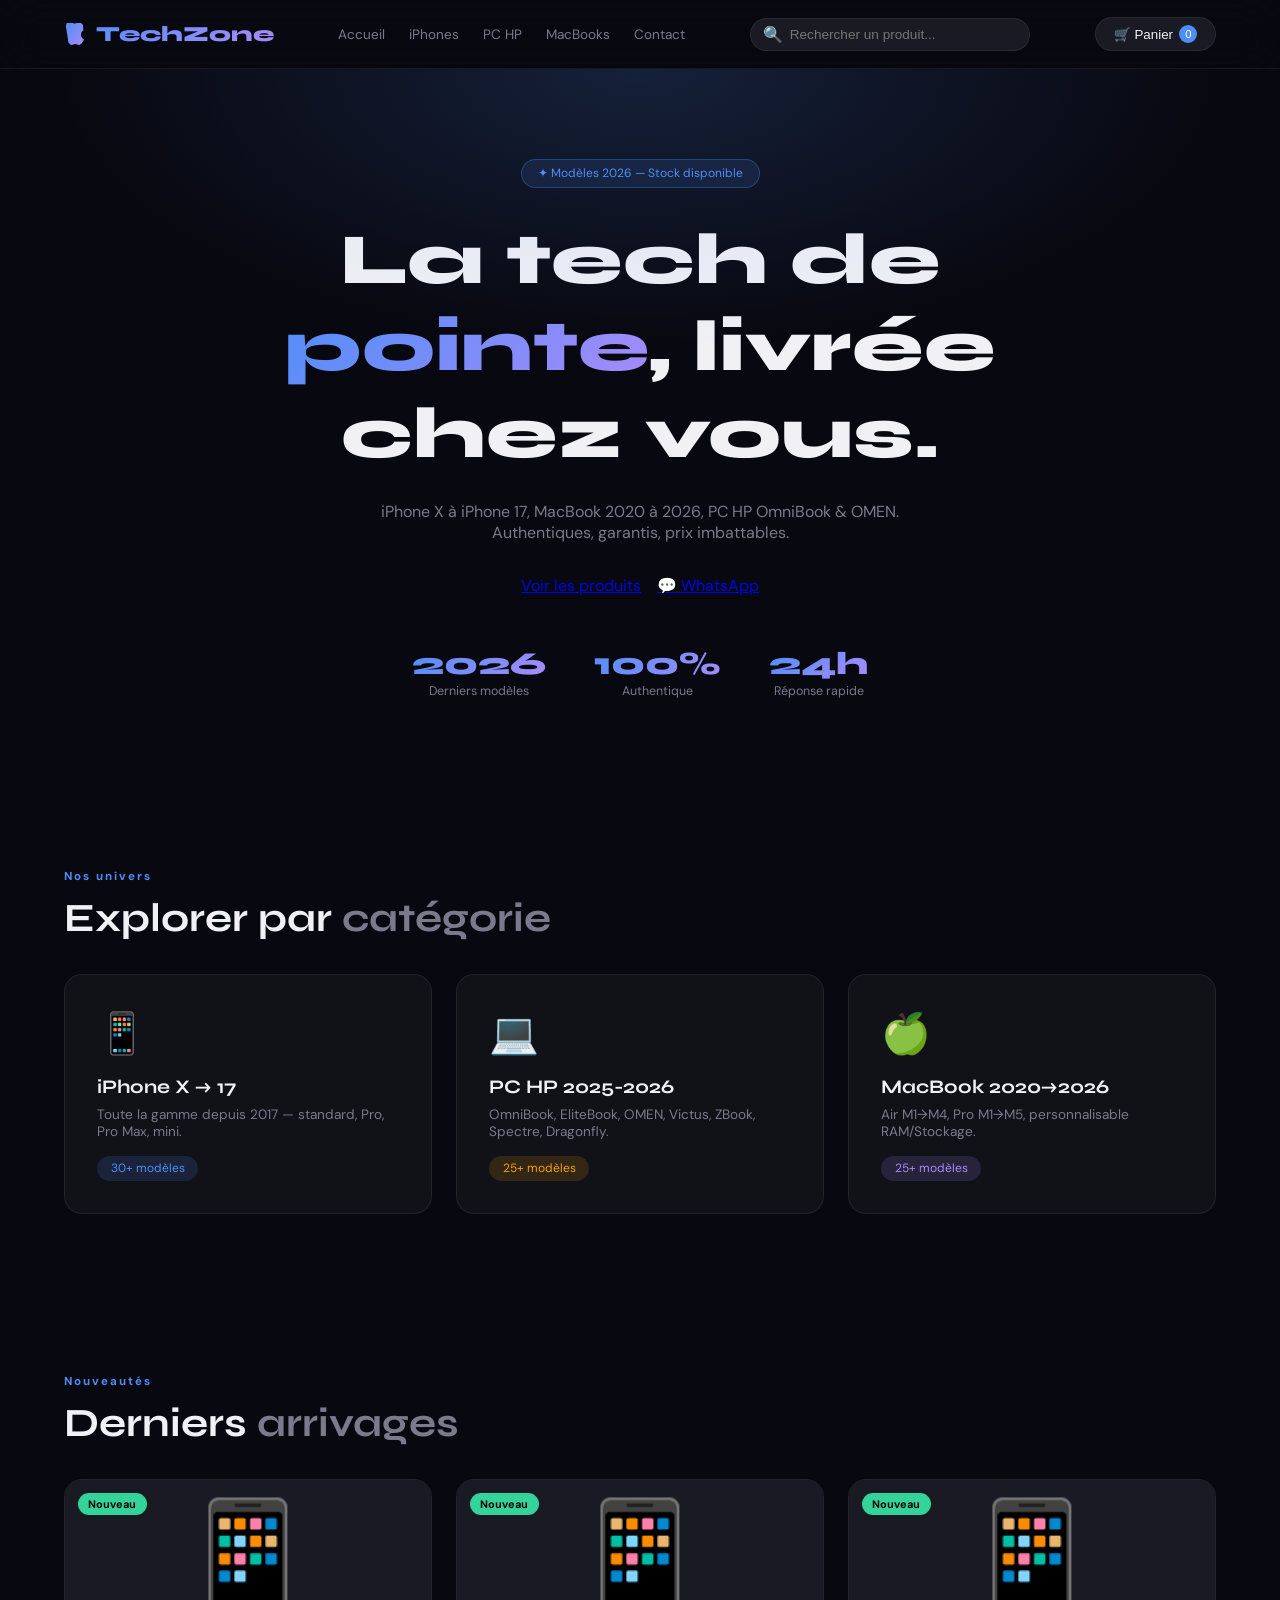
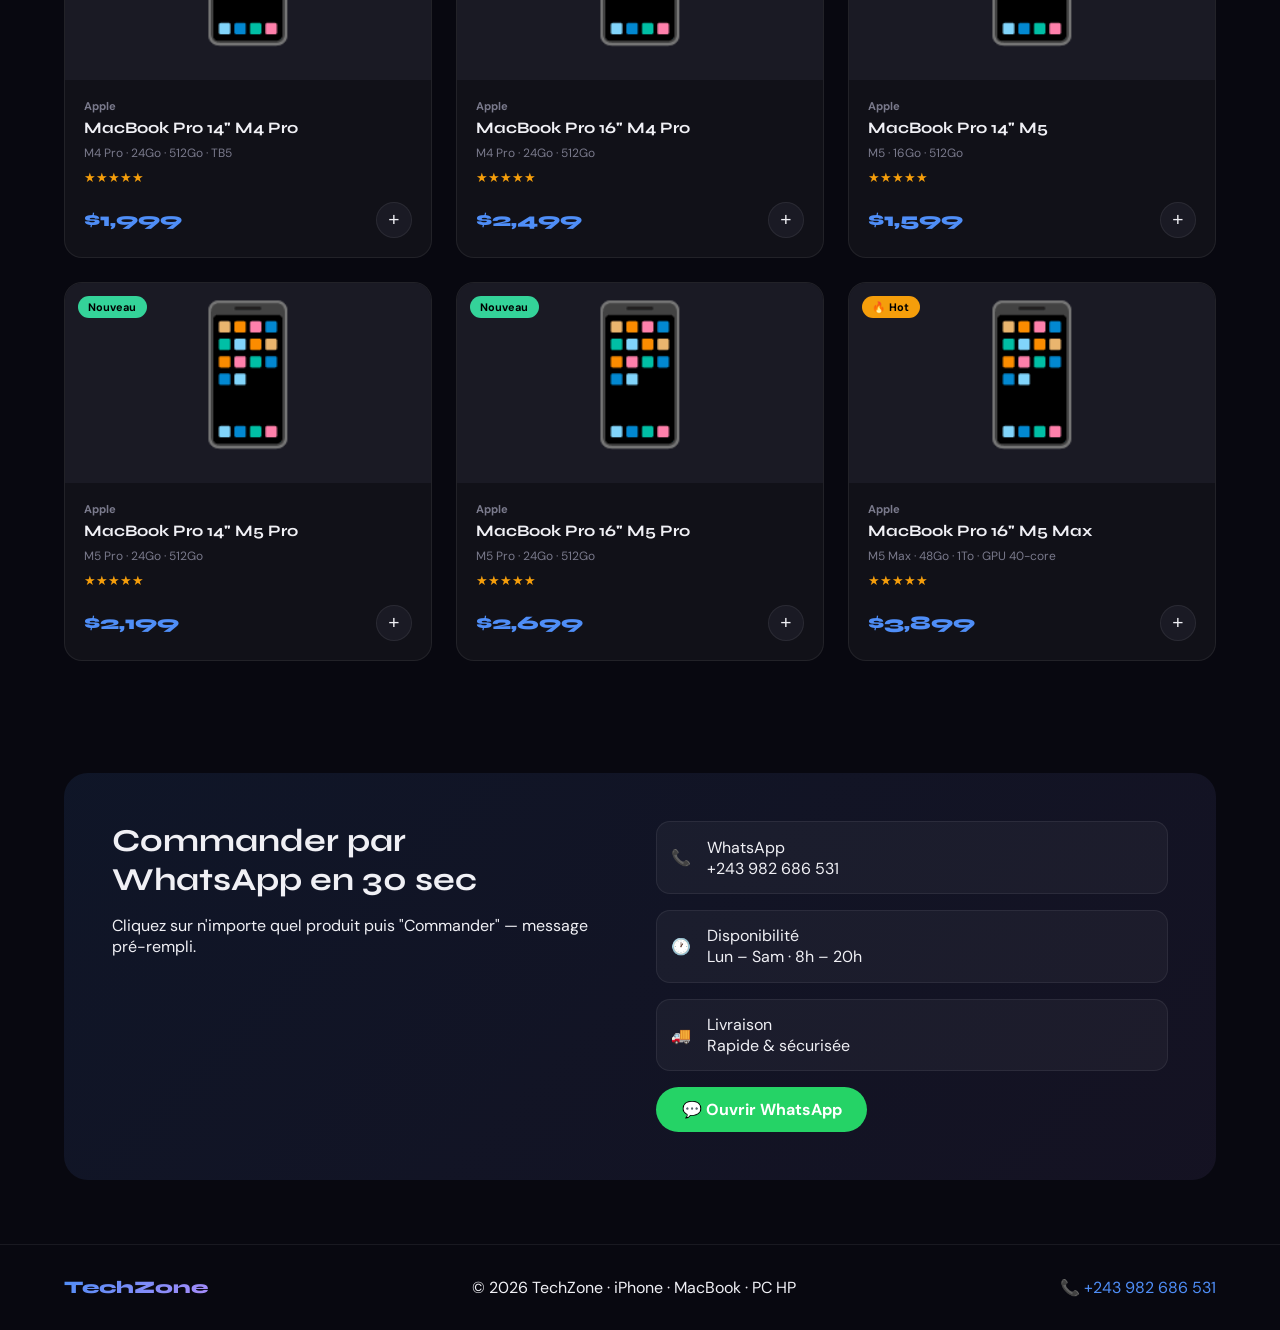
==== commit d767822d: "Add files via upload" ====
--- a/index.html
+++ b/index.html
@@ -1,850 +1,116 @@
-<!DOCTYPE html>
-<html lang="fr">
-<head>
-  <meta charset="UTF-8"/>
-  <meta name="viewport" content="width=device-width, initial-scale=1.0"/>
-  <title>TechZone — iPhone · MacBook · HP</title>
-  <link href="https://fonts.googleapis.com/css2?family=Syne:wght@400;600;700;800&family=DM+Sans:ital,wght@0,300;0,400;0,500;1,300&display=swap" rel="stylesheet"/>
-  <style>
-    :root {
-      --bg:#080810;--surface:#111118;--surface2:#1a1a24;--border:rgba(255,255,255,0.07);
-      --accent:#4f8ef7;--accent2:#a78bfa;--gold:#f59e0b;--text:#f0f0f5;--muted:#7a7a8c;
-      --green:#34d399;--red:#ef4444;--radius:18px;
-    }
-    *{margin:0;padding:0;box-sizing:border-box;}
-    html{scroll-behavior:smooth;}
-    body{font-family:'DM Sans',sans-serif;background:var(--bg);color:var(--text);overflow-x:hidden;}
-
-    /* ─── HEADER ─── */
-    header{position:sticky;top:0;z-index:200;background:rgba(8,8,16,0.88);backdrop-filter:blur(24px);border-bottom:1px solid var(--border);}
-    .header-inner{display:flex;align-items:center;justify-content:space-between;height:68px;padding:0 5%;gap:1rem;}
-    .logo{display:flex;align-items:center;gap:.6rem;font-family:'Syne',sans-serif;font-weight:800;font-size:1.35rem;letter-spacing:-0.5px;background:linear-gradient(135deg,var(--accent),var(--accent2));-webkit-background-clip:text;-webkit-text-fill-color:transparent;text-decoration:none;}
-    .logo svg{flex-shrink:0;}
-    nav{display:flex;gap:1.5rem;}
-    nav a{color:var(--muted);text-decoration:none;font-size:.85rem;font-weight:500;transition:color .2s;}
-    nav a:hover{color:var(--text);}
-
-    /* ─── SEARCH BAR ─── */
-    .search-wrap{position:relative;flex:0 1 280px;}
-    .search-input{width:100%;background:var(--surface2);border:1px solid var(--border);color:var(--text);padding:.5rem 1rem .5rem 2.4rem;border-radius:50px;font-family:'DM Sans',sans-serif;font-size:.85rem;outline:none;transition:all .25s;}
-    .search-input:focus{border-color:var(--accent);box-shadow:0 0 0 3px rgba(79,142,247,.15);}
-    .search-input::placeholder{color:var(--muted);}
-    .search-icon{position:absolute;left:.8rem;top:50%;transform:translateY(-50%);color:var(--muted);font-size:.95rem;pointer-events:none;}
-    .search-results{display:none;position:absolute;top:calc(100% + 8px);left:0;right:0;background:var(--surface);border:1px solid var(--border);border-radius:14px;box-shadow:0 16px 50px rgba(0,0,0,.6);z-index:300;overflow:hidden;max-height:420px;overflow-y:auto;}
-    .search-results.visible{display:block;}
-    .search-item{display:flex;align-items:center;gap:.9rem;padding:.75rem 1rem;cursor:pointer;transition:background .15s;border-bottom:1px solid var(--border);}
-    .search-item:last-child{border-bottom:none;}
-    .search-item:hover{background:var(--surface2);}
-    .search-item img{width:44px;height:44px;object-fit:contain;background:var(--surface2);border-radius:8px;padding:4px;}
-    .search-item-info{}
-    .search-item-name{font-size:.88rem;font-weight:600;line-height:1.2;}
-    .search-item-price{font-size:.78rem;color:var(--accent);font-weight:700;}
-    .search-empty{padding:1.2rem;text-align:center;color:var(--muted);font-size:.85rem;}
-
-    .cart-btn{background:var(--surface2);border:1px solid var(--border);color:var(--text);padding:.45rem 1.1rem;border-radius:50px;font-family:'DM Sans',sans-serif;font-size:.88rem;cursor:pointer;transition:all .2s;display:flex;align-items:center;gap:.4rem;white-space:nowrap;}
-    .cart-btn:hover{background:var(--accent);border-color:var(--accent);}
-    .cart-count{background:var(--accent);color:#fff;border-radius:50%;width:18px;height:18px;display:flex;align-items:center;justify-content:center;font-size:.7rem;font-weight:700;}
-
-    /* ─── HERO ─── */
-    .hero{min-height:93vh;display:flex;flex-direction:column;align-items:center;justify-content:center;text-align:center;padding:4rem 5%;position:relative;overflow:hidden;}
-    .hero::before{content:'';position:absolute;inset:0;background:radial-gradient(ellipse 65% 55% at 50% 0%,rgba(79,142,247,.18) 0%,transparent 70%),radial-gradient(ellipse 45% 40% at 85% 85%,rgba(167,139,250,.12) 0%,transparent 60%);pointer-events:none;}
-    .hero-badge{display:inline-flex;align-items:center;gap:.4rem;background:rgba(79,142,247,.12);border:1px solid rgba(79,142,247,.3);color:var(--accent);padding:.35rem 1rem;border-radius:50px;font-size:.75rem;font-weight:600;letter-spacing:.8px;text-transform:uppercase;margin-bottom:1.8rem;animation:fadeUp .6s ease both;}
-    .hero h1{font-family:'Syne',sans-serif;font-size:clamp(2.8rem,7vw,5.5rem);font-weight:800;line-height:1.05;letter-spacing:-2px;margin-bottom:1.5rem;animation:fadeUp .7s .1s ease both;}
-    .hero h1 span{background:linear-gradient(135deg,var(--accent),var(--accent2));-webkit-background-clip:text;-webkit-text-fill-color:transparent;}
-    .hero p{color:var(--muted);font-size:1.1rem;max-width:520px;line-height:1.75;margin-bottom:2.5rem;animation:fadeUp .7s .2s ease both;}
-    .hero-btns{display:flex;gap:1rem;flex-wrap:wrap;justify-content:center;animation:fadeUp .7s .3s ease both;}
-    .btn-primary{background:linear-gradient(135deg,var(--accent),var(--accent2));color:#fff;padding:.85rem 2rem;border-radius:50px;font-family:'DM Sans',sans-serif;font-weight:600;font-size:.95rem;border:none;cursor:pointer;transition:transform .2s,box-shadow .2s;box-shadow:0 0 30px rgba(79,142,247,.35);text-decoration:none;display:inline-block;}
-    .btn-primary:hover{transform:translateY(-3px);box-shadow:0 0 55px rgba(79,142,247,.5);}
-    .btn-secondary{background:var(--surface2);border:1px solid var(--border);color:var(--text);padding:.85rem 2rem;border-radius:50px;font-family:'DM Sans',sans-serif;font-weight:500;font-size:.95rem;cursor:pointer;transition:all .2s;text-decoration:none;display:inline-block;}
-    .btn-secondary:hover{border-color:var(--accent);color:var(--accent);}
-    .hero-stats{display:flex;gap:3rem;margin-top:4rem;animation:fadeUp .7s .45s ease both;}
-    .stat{text-align:center;}
-    .stat-num{font-family:'Syne',sans-serif;font-size:2rem;font-weight:800;background:linear-gradient(135deg,var(--accent),var(--accent2));-webkit-background-clip:text;-webkit-text-fill-color:transparent;}
-    .stat-label{font-size:.78rem;color:var(--muted);margin-top:.2rem;letter-spacing:.5px;}
-
-    /* ─── SECTION ─── */
-    .section{padding:5rem 5%;}
-    .section-label{font-size:.72rem;font-weight:700;letter-spacing:2px;text-transform:uppercase;color:var(--accent);margin-bottom:.6rem;}
-    .section-title{font-family:'Syne',sans-serif;font-size:clamp(1.7rem,3.5vw,2.5rem);font-weight:700;letter-spacing:-1px;margin-bottom:3rem;line-height:1.15;}
-    .section-title span{color:var(--muted);}
-
-    /* ─── CATEGORIES GRID ─── */
-    .cat-grid{display:grid;grid-template-columns:repeat(3,1fr);gap:1.5rem;}
-    .cat-card{background:var(--surface);border:1px solid var(--border);border-radius:var(--radius);padding:2.2rem 1.8rem;cursor:pointer;transition:all .3s;position:relative;overflow:hidden;}
-    .cat-card::after{content:'';position:absolute;inset:0;opacity:0;transition:opacity .3s;}
-    .cat-card.iphone::after{background:radial-gradient(circle at top right,rgba(79,142,247,.13),transparent 70%);}
-    .cat-card.hp::after{background:radial-gradient(circle at top right,rgba(245,158,11,.11),transparent 70%);}
-    .cat-card.mac::after{background:radial-gradient(circle at top right,rgba(167,139,250,.13),transparent 70%);}
-    .cat-card:hover{transform:translateY(-6px);border-color:rgba(255,255,255,.14);}
-    .cat-card:hover::after{opacity:1;}
-    .cat-icon{font-size:2.8rem;margin-bottom:1rem;}
-    .cat-title{font-family:'Syne',sans-serif;font-size:1.25rem;font-weight:700;margin-bottom:.4rem;}
-    .cat-desc{font-size:.84rem;color:var(--muted);line-height:1.65;}
-    .cat-count{margin-top:1rem;font-size:.75rem;font-weight:700;padding:.3rem .85rem;border-radius:50px;display:inline-block;letter-spacing:.5px;}
-    .iphone .cat-count{background:rgba(79,142,247,.15);color:var(--accent);}
-    .hp .cat-count{background:rgba(245,158,11,.15);color:var(--gold);}
-    .mac .cat-count{background:rgba(167,139,250,.15);color:var(--accent2);}
-
-    /* ─── TABS ─── */
-    .tabs{display:flex;gap:.5rem;margin-bottom:2.5rem;flex-wrap:wrap;}
-    .tab{background:var(--surface2);border:1px solid var(--border);color:var(--muted);padding:.5rem 1.2rem;border-radius:50px;font-size:.85rem;font-weight:500;cursor:pointer;transition:all .2s;}
-    .tab.active,.tab:hover{background:var(--accent);border-color:var(--accent);color:#fff;}
-    .tab.hp-tab.active,.tab.hp-tab:hover{background:var(--gold);border-color:var(--gold);color:#000;}
-    .tab.mac-tab.active,.tab.mac-tab:hover{background:var(--accent2);border-color:var(--accent2);color:#fff;}
-
-    /* ─── IPHONE SUB-TABS ─── */
-    .iphone-subtabs{display:flex;gap:.5rem;margin-bottom:2rem;flex-wrap:wrap;}
-    .ip-subtab{background:rgba(79,142,247,.1);border:1px solid rgba(79,142,247,.25);color:var(--accent);padding:.4rem 1rem;border-radius:50px;font-size:.8rem;font-weight:600;cursor:pointer;transition:all .2s;}
-    .ip-subtab.active,.ip-subtab:hover{background:var(--accent);color:#fff;}
-
-    /* ─── HP SUB-TABS ─── */
-    .hp-subtabs{display:flex;gap:.5rem;margin-bottom:2rem;flex-wrap:wrap;}
-    .subtab{background:rgba(245,158,11,.1);border:1px solid rgba(245,158,11,.25);color:var(--gold);padding:.4rem 1rem;border-radius:50px;font-size:.8rem;font-weight:600;cursor:pointer;transition:all .2s;}
-    .subtab.active,.subtab:hover{background:var(--gold);color:#000;}
-
-    /* ─── MAC SUB-TABS ─── */
-    .mac-subtabs{display:flex;gap:.5rem;margin-bottom:2rem;flex-wrap:wrap;}
-    .mac-subtab{background:rgba(167,139,250,.1);border:1px solid rgba(167,139,250,.25);color:var(--accent2);padding:.4rem 1rem;border-radius:50px;font-size:.8rem;font-weight:600;cursor:pointer;transition:all .2s;}
-    .mac-subtab.active,.mac-subtab:hover{background:var(--accent2);color:#fff;}
-
-    /* ─── PRODUCTS ─── */
-    .products-grid{display:grid;grid-template-columns:repeat(auto-fill,minmax(270px,1fr));gap:1.5rem;}
-    .product-card{background:var(--surface);border:1px solid var(--border);border-radius:var(--radius);overflow:hidden;transition:all .3s;cursor:pointer;animation:fadeUp .4s ease both;}
-    .product-card:hover{transform:translateY(-5px);border-color:rgba(79,142,247,.4);box-shadow:0 24px 60px rgba(0,0,0,.45);}
-    .product-img-wrap{background:var(--surface2);height:210px;display:flex;align-items:center;justify-content:center;position:relative;overflow:hidden;}
-    .product-img-wrap img{width:100%;height:100%;object-fit:contain;padding:1rem;transition:transform .3s;}
-    .product-card:hover .product-img-wrap img{transform:scale(1.06);}
-    .product-img-wrap .emoji-img{font-size:5rem;}
-    .badge{position:absolute;top:.8rem;left:.8rem;font-size:.68rem;font-weight:700;padding:.25rem .65rem;border-radius:50px;text-transform:uppercase;letter-spacing:.5px;}
-    .badge-new{background:var(--green);color:#000;}
-    .badge-promo{background:var(--red);color:#fff;}
-    .badge-hot{background:var(--gold);color:#000;}
-    .product-info{padding:1.2rem 1.3rem 1.4rem;}
-    .product-brand{font-size:.7rem;font-weight:700;letter-spacing:1.5px;text-transform:uppercase;color:var(--muted);margin-bottom:.3rem;}
-    .product-name{font-family:'Syne',sans-serif;font-size:1.02rem;font-weight:700;margin-bottom:.4rem;line-height:1.3;}
-    .product-specs{font-size:.78rem;color:var(--muted);margin-bottom:.6rem;line-height:1.5;}
-    .stars{color:var(--gold);font-size:.8rem;}
-    .price-row{display:flex;align-items:center;justify-content:space-between;margin-top:.9rem;}
-    .price{font-family:'Syne',sans-serif;font-size:1.3rem;font-weight:800;color:var(--accent);}
-    .price-old{font-size:.82rem;color:var(--muted);text-decoration:line-through;margin-left:.35rem;}
-    .add-btn{background:var(--surface2);border:1px solid var(--border);color:var(--text);width:38px;height:38px;border-radius:50%;font-size:1.3rem;cursor:pointer;display:flex;align-items:center;justify-content:center;transition:all .2s;flex-shrink:0;}
-    .add-btn:hover{background:var(--accent);border-color:var(--accent);}
-
-    /* ─── CONTACT ─── */
-    .cta-section{margin:2rem 5% 5rem;background:linear-gradient(135deg,rgba(79,142,247,.1),rgba(167,139,250,.08));border:1px solid rgba(79,142,247,.18);border-radius:24px;padding:4rem 3rem;display:grid;grid-template-columns:1fr 1fr;gap:3rem;align-items:center;}
-    .cta-text h2{font-family:'Syne',sans-serif;font-size:clamp(1.6rem,3vw,2.2rem);font-weight:800;letter-spacing:-.5px;margin-bottom:1rem;}
-    .cta-text p{color:var(--muted);line-height:1.75;}
-    .contact-info{display:flex;flex-direction:column;gap:1rem;}
-    .contact-item{display:flex;align-items:center;gap:1rem;background:rgba(255,255,255,.04);border:1px solid var(--border);border-radius:14px;padding:.9rem 1.2rem;}
-    .contact-icon{font-size:1.4rem;}
-    .contact-label{font-size:.72rem;color:var(--muted);}
-    .contact-value{font-weight:600;font-size:.95rem;}
-    .wa-btn{display:inline-flex;align-items:center;gap:.5rem;background:#25d366;color:#fff;padding:.75rem 1.6rem;border-radius:50px;font-weight:700;font-size:.95rem;text-decoration:none;transition:all .2s;width:fit-content;margin-top:.3rem;}
-    .wa-btn:hover{transform:translateY(-2px);box-shadow:0 10px 35px rgba(37,211,102,.4);}
-
-    /* ─── FOOTER ─── */
-    footer{border-top:1px solid var(--border);padding:2.2rem 5%;display:flex;align-items:center;justify-content:space-between;flex-wrap:wrap;gap:1rem;}
-    .footer-logo{font-family:'Syne',sans-serif;font-weight:800;font-size:1.1rem;background:linear-gradient(135deg,var(--accent),var(--accent2));-webkit-background-clip:text;-webkit-text-fill-color:transparent;}
-    footer p{color:var(--muted);font-size:.82rem;}
-
-    /* ─── MODAL ─── */
-    .modal-overlay{display:none;position:fixed;inset:0;background:rgba(0,0,0,.75);backdrop-filter:blur(10px);z-index:300;align-items:center;justify-content:center;padding:1rem;}
-    .modal-overlay.active{display:flex;}
-    .modal{background:var(--surface);border:1px solid var(--border);border-radius:24px;padding:0;max-width:500px;width:100%;animation:fadeUp .3s ease both;overflow:hidden;}
-    .modal-img{background:var(--surface2);height:200px;display:flex;align-items:center;justify-content:center;}
-    .modal-img img{height:100%;width:100%;object-fit:contain;padding:1rem;}
-    .modal-body{padding:1.8rem;}
-    .modal-brand{font-size:.72rem;font-weight:700;letter-spacing:1.5px;text-transform:uppercase;color:var(--muted);margin-bottom:.3rem;}
-    .modal-title{font-family:'Syne',sans-serif;font-size:1.35rem;font-weight:800;margin-bottom:.5rem;}
-    .modal-specs{font-size:.85rem;color:var(--muted);margin-bottom:1rem;line-height:1.6;}
-    .modal-price{font-family:'Syne',sans-serif;font-size:1.6rem;font-weight:800;color:var(--accent);margin-bottom:1.5rem;}
-    .modal-actions{display:flex;gap:.8rem;flex-wrap:wrap;}
-    .modal-close{background:var(--surface2);border:1px solid var(--border);color:var(--text);padding:.7rem 1.4rem;border-radius:50px;cursor:pointer;font-family:'DM Sans',sans-serif;font-size:.9rem;transition:all .2s;}
-    .modal-close:hover{border-color:rgba(255,255,255,.2);}
-
-    /* ─── TOAST ─── */
-    .toast{position:fixed;bottom:2rem;right:2rem;background:var(--green);color:#000;padding:.75rem 1.4rem;border-radius:50px;font-weight:700;font-size:.88rem;z-index:400;animation:toastIn .3s ease both;display:flex;align-items:center;gap:.5rem;}
-    @keyframes toastIn{from{opacity:0;transform:translateY(20px);}to{opacity:1;transform:translateY(0);}}
-
-    /* ─── ANIMATIONS ─── */
-    @keyframes fadeUp{from{opacity:0;transform:translateY(22px);}to{opacity:1;transform:translateY(0);}}
-
-    /* ─── RESPONSIVE ─── */
-    @media(max-width:900px){.cat-grid{grid-template-columns:repeat(2,1fr);}.cta-section{grid-template-columns:1fr;}.hero-stats{gap:1.5rem;}nav{display:none;}.search-wrap{flex:0 1 200px;}}
-    @media(max-width:540px){.cat-grid{grid-template-columns:1fr;}.hero h1{letter-spacing:-1px;}.search-wrap{display:none;}}
-  </style>
-</head>
-<body>
-
-<!-- HEADER -->
-<header>
-  <div class="header-inner">
-    <!-- Logo Apple SVG -->
-    <a href="#" class="logo">
-      <svg width="22" height="22" viewBox="0 0 814 1000" xmlns="http://www.w3.org/2000/svg">
-        <defs>
-          <linearGradient id="appleGrad" x1="0%" y1="0%" x2="100%" y2="100%">
-            <stop offset="0%" style="stop-color:#4f8ef7"/>
-            <stop offset="100%" style="stop-color:#a78bfa"/>
-          </linearGradient>
-        </defs>
-        <path fill="url(#appleGrad)" d="M788.1 340.9c-5.8 4.5-108.2 62.2-108.2 190.5 0 148.4 130.3 200.9 134.2 202.2-.6 3.2-20.7 71.9-68.7 141.9-42.8 61.6-87.5 123.1-155.5 123.1s-85.5-39.5-164-39.5c-76.5 0-103.7 40.8-165.9 40.8s-105-57.8-155.5-127.4C46 383.8 -3.8 263.5-3.8 148.2c0-70.9 24.4-136.5 69.7-187.1C117.3 7.5 172.3-17 229.6-17c68.7 0 121.5 43.1 162.3 43.1 38.9 0 100.2-45.6 177.6-45.6 28.3 0 130.3 2.6 198.2 99.2zm-234-181.5c31.1-36.9 53.1-88.1 53.1-139.3 0-7.1-.6-14.3-1.9-20.1-50.6 1.9-110.8 33.7-147.1 75.8-28.5 32.4-55.1 83.6-55.1 135.5 0 7.8 1.3 15.6 1.9 18.1 3.2.6 8.4 1.3 13.6 1.3 45.4 0 102.5-30.4 135.5-71.3z"/>
-      </svg>
-      TechZone
-    </a>
-    <nav>
-      <a href="#categories">Catégories</a>
-      <a href="#iphones">iPhones</a>
-      <a href="#hp">PC HP</a>
-      <a href="#macbooks">MacBooks</a>
-      <a href="#contact">Contact</a>
-    </nav>
-    <!-- SEARCH BAR -->
-    <div class="search-wrap" id="searchWrap">
-      <span class="search-icon">🔍</span>
-      <input class="search-input" id="searchInput" type="text" placeholder="Rechercher un produit..." autocomplete="off"/>
-      <div class="search-results" id="searchResults"></div>
-    </div>
-    <button class="cart-btn" onclick="toggleCart()">
-      🛒 Panier <span class="cart-count" id="cartCount">0</span>
-    </button>
-  </div>
-</header>
-
-<!-- HERO -->
-<section class="hero">
-  <div class="hero-badge">✦ Modèles 2025 — Stock disponible</div>
-  <h1>La tech de<br/><span>pointe</span>, livrée<br/>chez vous.</h1>
-  <p>iPhone X à iPhone 17, MacBook 2020 à 2026, PC HP OmniBook & OMEN. Authentiques, garantis, prix imbattables.</p>
-  <div class="hero-btns">
-    <a href="#categories" class="btn-primary">Voir les produits</a>
-    <a href="https://wa.me/243982686451" target="_blank" class="btn-secondary">💬 WhatsApp</a>
-  </div>
-  <div class="hero-stats">
-    <div class="stat"><div class="stat-num">2025</div><div class="stat-label">Derniers modèles</div></div>
-    <div class="stat"><div class="stat-num">100%</div><div class="stat-label">Authentique</div></div>
-    <div class="stat"><div class="stat-num">24h</div><div class="stat-label">Réponse rapide</div></div>
-  </div>
-</section>
-
-<!-- CATEGORIES -->
-<section class="section" id="categories">
-  <div class="section-label">Nos univers</div>
-  <div class="section-title">Explorer par <span>catégorie</span></div>
-  <div class="cat-grid">
-    <div class="cat-card iphone" onclick="scrollTo('iphones')">
-      <div class="cat-icon">📱</div>
-      <div class="cat-title">iPhone X → 17</div>
-      <div class="cat-desc">iPhone X, XS, XR, 11, 12, 13, 14, 15, 16, 17 — toute la gamme depuis 2017.</div>
-      <span class="cat-count">15+ modèles</span>
-    </div>
-    <div class="cat-card hp" onclick="scrollTo('hp')">
-      <div class="cat-icon">💻</div>
-      <div class="cat-title">PC HP 2025</div>
-      <div class="cat-desc">OmniBook, EliteBook, OMEN, ZBook, Victus. 4 catégories pour chaque usage.</div>
-      <span class="cat-count">12 modèles</span>
-    </div>
-    <div class="cat-card mac" onclick="scrollTo('macbooks')">
-      <div class="cat-icon">
-        <svg width="36" height="36" viewBox="0 0 814 1000" xmlns="http://www.w3.org/2000/svg" style="display:inline-block;">
-          <path fill="#a78bfa" d="M788.1 340.9c-5.8 4.5-108.2 62.2-108.2 190.5 0 148.4 130.3 200.9 134.2 202.2-.6 3.2-20.7 71.9-68.7 141.9-42.8 61.6-87.5 123.1-155.5 123.1s-85.5-39.5-164-39.5c-76.5 0-103.7 40.8-165.9 40.8s-105-57.8-155.5-127.4C46 383.8 -3.8 263.5-3.8 148.2c0-70.9 24.4-136.5 69.7-187.1C117.3 7.5 172.3-17 229.6-17c68.7 0 121.5 43.1 162.3 43.1 38.9 0 100.2-45.6 177.6-45.6 28.3 0 130.3 2.6 198.2 99.2zm-234-181.5c31.1-36.9 53.1-88.1 53.1-139.3 0-7.1-.6-14.3-1.9-20.1-50.6 1.9-110.8 33.7-147.1 75.8-28.5 32.4-55.1 83.6-55.1 135.5 0 7.8 1.3 15.6 1.9 18.1 3.2.6 8.4 1.3 13.6 1.3 45.4 0 102.5-30.4 135.5-71.3z"/>
-        </svg>
-      </div>
-      <div class="cat-title">MacBook 2020→2026</div>
-      <div class="cat-desc">MacBook Air M1/M2/M3/M4 et MacBook Pro M1/M2/M3/M4/M5 — Apple Silicon complet.</div>
-      <span class="cat-count">10+ modèles</span>
-    </div>
-  </div>
-</section>
-
-<!-- IPHONE SECTION -->
-<section class="section" id="iphones">
-  <div class="section-label">Apple · iPhone X à 17</div>
-  <div class="section-title">📱 iPhone <span>X → 17</span></div>
-  <div class="iphone-subtabs" id="iphoneSubtabs">
-    <div class="ip-subtab active" onclick="filterIphone('all',this)">Tous</div>
-    <div class="ip-subtab" onclick="filterIphone('x',this)">iPhone X/XS/XR</div>
-    <div class="ip-subtab" onclick="filterIphone('11',this)">iPhone 11</div>
-    <div class="ip-subtab" onclick="filterIphone('12',this)">iPhone 12</div>
-    <div class="ip-subtab" onclick="filterIphone('13',this)">iPhone 13</div>
-    <div class="ip-subtab" onclick="filterIphone('14',this)">iPhone 14</div>
-    <div class="ip-subtab" onclick="filterIphone('15',this)">iPhone 15</div>
-    <div class="ip-subtab" onclick="filterIphone('16',this)">iPhone 16</div>
-    <div class="ip-subtab" onclick="filterIphone('17',this)">iPhone 17</div>
-  </div>
-  <div class="products-grid" id="iphoneGrid"></div>
-</section>
-
-<!-- HP SECTION -->
-<section class="section" id="hp">
-  <div class="section-label">Hewlett-Packard · 2025</div>
-  <div class="section-title">💻 PC HP — <span>par catégorie</span></div>
-  <div class="hp-subtabs" id="hpSubtabs">
-    <div class="subtab active" onclick="filterHP('all',this)">Tous</div>
-    <div class="subtab" onclick="filterHP('omnibook',this)">OmniBook</div>
-    <div class="subtab" onclick="filterHP('elitebook',this)">EliteBook</div>
-    <div class="subtab" onclick="filterHP('omen',this)">OMEN Gaming</div>
-    <div class="subtab" onclick="filterHP('victus',this)">Victus</div>
-    <div class="subtab" onclick="filterHP('zbook',this)">ZBook Pro</div>
-  </div>
-  <div class="products-grid" id="hpGrid"></div>
-</section>
-
-<!-- MACBOOK SECTION -->
-<section class="section" id="macbooks">
-  <div class="section-label">Apple · MacBook 2020 → 2026</div>
-  <div class="section-title">
-    <svg width="28" height="28" viewBox="0 0 814 1000" style="vertical-align:middle;margin-right:.4rem;">
-      <path fill="#a78bfa" d="M788.1 340.9c-5.8 4.5-108.2 62.2-108.2 190.5 0 148.4 130.3 200.9 134.2 202.2-.6 3.2-20.7 71.9-68.7 141.9-42.8 61.6-87.5 123.1-155.5 123.1s-85.5-39.5-164-39.5c-76.5 0-103.7 40.8-165.9 40.8s-105-57.8-155.5-127.4C46 383.8 -3.8 263.5-3.8 148.2c0-70.9 24.4-136.5 69.7-187.1C117.3 7.5 172.3-17 229.6-17c68.7 0 121.5 43.1 162.3 43.1 38.9 0 100.2-45.6 177.6-45.6 28.3 0 130.3 2.6 198.2 99.2zm-234-181.5c31.1-36.9 53.1-88.1 53.1-139.3 0-7.1-.6-14.3-1.9-20.1-50.6 1.9-110.8 33.7-147.1 75.8-28.5 32.4-55.1 83.6-55.1 135.5 0 7.8 1.3 15.6 1.9 18.1 3.2.6 8.4 1.3 13.6 1.3 45.4 0 102.5-30.4 135.5-71.3z"/>
-    </svg>
-    MacBook <span>2020 → 2026</span>
-  </div>
-  <div class="mac-subtabs" id="macSubtabs">
-    <div class="mac-subtab active" onclick="filterMac('all',this)">Tous</div>
-    <div class="mac-subtab" onclick="filterMac('air',this)">MacBook Air</div>
-    <div class="mac-subtab" onclick="filterMac('pro',this)">MacBook Pro</div>
-    <div class="mac-subtab" onclick="filterMac('m1',this)">M1 (2020-2021)</div>
-    <div class="mac-subtab" onclick="filterMac('m2',this)">M2 (2022-2023)</div>
-    <div class="mac-subtab" onclick="filterMac('m3',this)">M3 (2023-2024)</div>
-    <div class="mac-subtab" onclick="filterMac('m4',this)">M4 (2024-2025)</div>
-    <div class="mac-subtab" onclick="filterMac('m5',this)">M5 (2025-2026)</div>
-  </div>
-  <div class="products-grid" id="macGrid"></div>
-</section>
-
-<!-- CONTACT -->
-<div class="cta-section" id="contact">
-  <div class="cta-text">
-    <h2>Commander par<br/>WhatsApp en 30 sec</h2>
-    <p>Cliquez sur n'importe quel produit puis "Commander" — un message WhatsApp pré-rempli s'ouvre avec le nom et le prix du produit. Notre équipe répond rapidement.</p>
-  </div>
-  <div class="contact-info">
-    <div class="contact-item">
-      <div class="contact-icon">📞</div>
-      <div><div class="contact-label">Téléphone / WhatsApp</div><div class="contact-value">+243 982 686 451</div></div>
-    </div>
-    <div class="contact-item">
-      <div class="contact-icon">🕐</div>
-      <div><div class="contact-label">Disponibilité</div><div class="contact-value">Lun – Sam · 8h – 20h</div></div>
-    </div>
-    <div class="contact-item">
-      <div class="contact-icon">🚚</div>
-      <div><div class="contact-label">Livraison</div><div class="contact-value">Rapide & sécurisée</div></div>
-    </div>
-    <a href="https://wa.me/243982686451" target="_blank" class="wa-btn">💬 Ouvrir WhatsApp</a>
-  </div>
-</div>
-
-<!-- FOOTER -->
-<footer>
-  <div class="footer-logo">
-    <svg width="18" height="18" viewBox="0 0 814 1000" style="vertical-align:middle;margin-right:.3rem;">
-      <defs><linearGradient id="fg2" x1="0%" y1="0%" x2="100%" y2="100%"><stop offset="0%" style="stop-color:#4f8ef7"/><stop offset="100%" style="stop-color:#a78bfa"/></linearGradient></defs>
-      <path fill="url(#fg2)" d="M788.1 340.9c-5.8 4.5-108.2 62.2-108.2 190.5 0 148.4 130.3 200.9 134.2 202.2-.6 3.2-20.7 71.9-68.7 141.9-42.8 61.6-87.5 123.1-155.5 123.1s-85.5-39.5-164-39.5c-76.5 0-103.7 40.8-165.9 40.8s-105-57.8-155.5-127.4C46 383.8 -3.8 263.5-3.8 148.2c0-70.9 24.4-136.5 69.7-187.1C117.3 7.5 172.3-17 229.6-17c68.7 0 121.5 43.1 162.3 43.1 38.9 0 100.2-45.6 177.6-45.6 28.3 0 130.3 2.6 198.2 99.2zm-234-181.5c31.1-36.9 53.1-88.1 53.1-139.3 0-7.1-.6-14.3-1.9-20.1-50.6 1.9-110.8 33.7-147.1 75.8-28.5 32.4-55.1 83.6-55.1 135.5 0 7.8 1.3 15.6 1.9 18.1 3.2.6 8.4 1.3 13.6 1.3 45.4 0 102.5-30.4 135.5-71.3z"/>
-    </svg>
-    TechZone
-  </div>
-  <p>© 2025 TechZone · iPhone · MacBook · PC HP</p>
-  <p style="color:var(--accent);">📞 +243 982 686 451</p>
-</footer>
-
-<!-- MODAL -->
-<div class="modal-overlay" id="modal" onclick="if(event.target===this)closeModal()">
-  <div class="modal">
-    <div class="modal-img"><img id="modal-img" src="" alt=""/></div>
-    <div class="modal-body">
-      <div class="modal-brand" id="modal-brand"></div>
-      <div class="modal-title" id="modal-title"></div>
-      <div class="modal-specs" id="modal-specs"></div>
-      <div class="modal-price" id="modal-price"></div>
-      <div class="modal-actions">
-        <a id="modal-wa" href="#" target="_blank" class="btn-primary">💬 Commander sur WhatsApp</a>
-        <button class="modal-close" onclick="closeModal()">✕ Fermer</button>
-      </div>
-    </div>
-  </div>
-</div>
-
-<script>
-// ════════════════════════════════════════
-// FUZZY SEARCH
-// ════════════════════════════════════════
-function fuzzyMatch(str, pattern) {
-  str = str.toLowerCase().replace(/\s+/g,'');
-  pattern = pattern.toLowerCase().replace(/\s+/g,'');
-  if(str.includes(pattern)) return true;
-  // Levenshtein distance
-  const s = str, p = pattern;
-  if(p.length === 0) return true;
-  if(s.length === 0) return false;
-  const maxDist = Math.floor(p.length * 0.45);
-  const dp = [];
-  for(let i=0;i<=s.length;i++){dp[i]=[i];}
-  for(let j=0;j<=p.length;j++){dp[0][j]=j;}
-  for(let i=1;i<=s.length;i++){
-    for(let j=1;j<=p.length;j++){
-      dp[i][j] = s[i-1]===p[j-1]
-        ? dp[i-1][j-1]
-        : 1+Math.min(dp[i-1][j],dp[i][j-1],dp[i-1][j-1]);
-    }
-  }
-  return dp[s.length][p.length] <= maxDist;
-}
-
-function searchProducts(query) {
-  if(!query || query.length < 2) return [];
-  return allProducts.filter(p => {
-    const target = (p.name + ' ' + p.brand + ' ' + p.specs).toLowerCase();
-    const words = query.toLowerCase().split(/\s+/);
-    return words.every(w => {
-      if(target.includes(w)) return true;
-      // Try fuzzy on each word in target
-      return target.split(/\s+/).some(t => fuzzyMatch(t, w));
-    });
-  });
-}
-
-// ════════════════════════════════════════
-// DATA — iPHONES (X → 17)
-// ════════════════════════════════════════
-const iphones = [
-  // iPhone X / XS / XR
-  {id:"ipX", brand:"Apple", name:"iPhone X", gen:"x", price:"$299", badge:"promo", stars:4,
-   specs:"A11 · 64Go · 5.8\" OLED · Face ID · 2017",
-   img:"https://www.apple.com/v/iphone/home/cb/images/overview/compare/compare_iphonex__f3yrj7qhcpam_large.jpg",
-   desc:"Le premier iPhone avec écran OLED bord à bord et Face ID. Puce A11 Bionic, double caméra arrière, design en inox et verre."},
-  {id:"ipXS", brand:"Apple", name:"iPhone XS", gen:"x", price:"$349", badge:"promo", stars:4,
-   specs:"A12 · 64Go · 5.8\" OLED · Face ID · Inox",
-   img:"https://www.apple.com/v/iphone/home/cb/images/overview/compare/compare_iphonexs__y9b0s5vwllq2_large.jpg",
-   desc:"iPhone XS : A12 Bionic, double caméra 12MP avec Smart HDR, Face ID amélioré. Disponible en or, argent et gris sidéral."},
-  {id:"ipXSM", brand:"Apple", name:"iPhone XS Max", gen:"x", price:"$399", badge:"promo", stars:4,
-   specs:"A12 · 64Go · 6.5\" OLED · Face ID · Grand écran",
-   img:"https://www.apple.com/v/iphone/home/cb/images/overview/compare/compare_iphonexsmax__c89jh5fpfwk2_large.jpg",
-   desc:"Plus grand iPhone de 2018. Écran 6.5\" Super Retina, double caméra 12MP, batterie 3174mAh. Expérience cinéma dans la poche."},
-  {id:"ipXR", brand:"Apple", name:"iPhone XR", gen:"x", price:"$279", badge:"promo", stars:4,
-   specs:"A12 · 64Go · 6.1\" Liquid Retina · Aluminium · Coloris",
-   img:"https://www.apple.com/v/iphone/home/cb/images/overview/compare/compare_iphonexr__frep74w97d42_large.jpg",
-   desc:"L'iPhone abordable de 2018. Caméra 12MP, puce A12, 6 coloris vifs, écran Liquid Retina 6.1\". Excellente autonomie."},
-
-  // iPhone 11
-  {id:"ip11", brand:"Apple", name:"iPhone 11", gen:"11", price:"$329", badge:"promo", stars:4,
-   specs:"A13 · 64Go · 6.1\" Liquid Retina · Double caméra",
-   img:"https://www.apple.com/v/iphone/home/cb/images/overview/compare/compare_iphone11__bvd63ddjwom2_large.jpg",
-   desc:"iPhone 11 : puce A13 Bionic, double caméra grand-angle + ultra-grand-angle 12MP, mode Nuit, vidéo 4K 60fps. Le best-seller 2019."},
-  {id:"ip11P", brand:"Apple", name:"iPhone 11 Pro", gen:"11", price:"$449", badge:null, stars:5,
-   specs:"A13 · 64Go · 5.8\" Super Retina XDR · Triple caméra",
-   img:"https://www.apple.com/v/iphone/home/cb/images/overview/compare/compare_iphone11pro__b5fmv6l9iu02_large.jpg",
-   desc:"Premier iPhone avec triple caméra Pro. Téléobjectif 2x, grand-angle, ultra-grand-angle, mode Nuit, écran Super Retina XDR."},
-  {id:"ip11PM", brand:"Apple", name:"iPhone 11 Pro Max", gen:"11", price:"$499", badge:null, stars:5,
-   specs:"A13 · 64Go · 6.5\" Super Retina XDR · Triple caméra · 4h+",
-   img:"https://www.apple.com/v/iphone/home/cb/images/overview/compare/compare_iphone11promax__bm5n6w5n3r62_large.jpg",
-   desc:"Le plus grand Pro de 2019. Écran 6.5\" Super Retina XDR, triple caméra, 4 heures de plus que l'11 Pro. Référence en photo mobile."},
-
-  // iPhone 12
-  {id:"ip12m", brand:"Apple", name:"iPhone 12 mini", gen:"12", price:"$349", badge:null, stars:4,
-   specs:"A14 · 64Go · 5.4\" OLED · 5G · MagSafe · Compact",
-   img:"https://www.apple.com/v/iphone/home/cb/images/overview/compare/compare_iphone12mini__f51bchpba5a2_large.jpg",
-   desc:"Le plus petit iPhone 5G. Puce A14 Bionic, écran OLED 5.4\", MagSafe, double caméra 12MP. Parfait pour une main."},
-  {id:"ip12", brand:"Apple", name:"iPhone 12", gen:"12", price:"$429", badge:null, stars:4,
-   specs:"A14 · 64Go · 6.1\" OLED · 5G · MagSafe",
-   img:"https://www.apple.com/v/iphone/home/cb/images/overview/compare/compare_iphone12__dxqrfmkq2yqy_large.jpg",
-   desc:"iPhone 12 : premier iPhone 5G. Design plat en aluminium, OLED Super Retina, puce A14 Bionic, MagSafe, double caméra."},
-  {id:"ip12P", brand:"Apple", name:"iPhone 12 Pro", gen:"12", price:"$549", badge:null, stars:5,
-   specs:"A14 Pro · 128Go · 6.1\" ProMotion · LiDAR · Titane",
-   img:"https://www.apple.com/v/iphone/home/cb/images/overview/compare/compare_iphone12pro__c0mf2m8pvdim_large.jpg",
-   desc:"iPhone Pro avec LiDAR, triple caméra Pro, ProRAW, enregistrement Dolby Vision. Finition en acier inox poli."},
-
-  // iPhone 13
-  {id:"ip13m", brand:"Apple", name:"iPhone 13 mini", gen:"13", price:"$399", badge:null, stars:4,
-   specs:"A15 · 128Go · 5.4\" · Ecran amélioré · 5G",
-   img:"https://www.apple.com/v/iphone/home/cb/images/overview/compare/compare_iphone13mini__f3n5dtdh0csy_large.jpg",
-   desc:"iPhone 13 mini : puce A15 Bionic, caméra diagonale, batterie +1.5h vs 12 mini, 5G, 5 coloris dont rose et minuit."},
-  {id:"ip13", brand:"Apple", name:"iPhone 13", gen:"13", price:"$499", badge:null, stars:5,
-   specs:"A15 · 128Go · 6.1\" · Cinematic mode · 5G",
-   img:"https://www.apple.com/v/iphone/home/cb/images/overview/compare/compare_iphone13__kqvjvdqt0f02_large.jpg",
-   desc:"iPhone 13 : mode Cinématique vidéo, A15 Bionic, double caméra 12MP améliorée, +2.5h d'autonomie vs iPhone 12. Best-seller 2021."},
-  {id:"ip13P", brand:"Apple", name:"iPhone 13 Pro", gen:"13", price:"$649", badge:null, stars:5,
-   specs:"A15 Pro · 128Go · 6.1\" ProMotion 120Hz · Macro",
-   img:"https://www.apple.com/v/iphone/home/cb/images/overview/compare/compare_iphone13pro__bqh7gq2vk1sy_large.jpg",
-   desc:"Premier iPhone ProMotion 120Hz adaptatif. Mode Macro, triple caméra Pro améliorée, ProRes vidéo, écran Always-On-like."},
-  {id:"ip13PM", brand:"Apple", name:"iPhone 13 Pro Max", gen:"13", price:"$749", badge:null, stars:5,
-   specs:"A15 Pro · 128Go · 6.7\" ProMotion · Meilleure autonomie",
-   img:"https://www.apple.com/v/iphone/home/cb/images/overview/compare/compare_iphone13promax__bvjpknf9g8wy_large.jpg",
-   desc:"Le Pro Max 2021. Écran 6.7\" ProMotion, meilleure autonomie de tous les iPhone (28h), triple caméra Pro, ProRes 4K."},
-
-  // iPhone 14
-  {id:"ip14", brand:"Apple", name:"iPhone 14", gen:"14", price:"$599", badge:null, stars:4,
-   specs:"A15 · 128Go · 6.1\" · Mode action · Crash Detection",
-   img:"https://www.apple.com/v/iphone/home/cb/images/overview/compare/compare_iphone14__dnza8gchvbua_large.jpg",
-   desc:"iPhone 14 avec détection de collision, mode Action vidéo ultra-stable, urgences par satellite, caméra 12MP améliorée."},
-  {id:"ip14P", brand:"Apple", name:"iPhone 14 Plus", gen:"14", price:"$699", badge:null, stars:4,
-   specs:"A15 · 128Go · 6.7\" · Grande batterie · Sans encoche",
-   img:"https://www.apple.com/v/iphone/home/cb/images/overview/compare/compare_iphone14plus__gvvhxeaqikey_large.jpg",
-   desc:"Grand écran 6.7\" sans payer le prix Pro. Excellente autonomie, même A15 Bionic, parfait pour ceux qui veulent de la place."},
-  {id:"ip14P2", brand:"Apple", name:"iPhone 14 Pro", gen:"14", price:"$799", badge:"hot", stars:5,
-   specs:"A16 · 128Go · 6.1\" · Dynamic Island · 48MP · Always On",
-   img:"https://www.apple.com/v/iphone/home/cb/images/overview/compare/compare_iphone14pro__etqcvkq7t2ay_large.jpg",
-   desc:"L'iPhone révolutionnaire 2022. Dynamic Island remplace l'encoche, caméra 48MP, écran Always-On, puce A16, ProRes."},
-  {id:"ip14PM", brand:"Apple", name:"iPhone 14 Pro Max", gen:"14", price:"$899", badge:"hot", stars:5,
-   specs:"A16 · 128Go · 6.7\" · Dynamic Island · 48MP · Always On",
-   img:"https://www.apple.com/v/iphone/home/cb/images/overview/compare/compare_iphone14promax__emgdh4fldx2y_large.jpg",
-   desc:"Le summum 2022. Dynamic Island 6.7\", batterie record, 48MP, Always-On Display, puce A16 Bionic. L'iPhone Pro ultime."},
-
-  // iPhone 15
-  {id:"ip15", brand:"Apple", name:"iPhone 15", gen:"15", price:"$699", badge:null, stars:5,
-   specs:"A16 · 128Go · 6.1\" · USB-C · Dynamic Island",
-   img:"https://www.apple.com/v/iphone/home/cb/images/overview/compare/compare_iphone15__c3v8i5qqvzwy_large.jpg",
-   desc:"iPhone 15 passe au USB-C ! Dynamic Island sur tous, 48MP grand-angle, A16 Bionic. Coloris pastel magnifiques."},
-  {id:"ip15P", brand:"Apple", name:"iPhone 15 Plus", gen:"15", price:"$799", badge:null, stars:5,
-   specs:"A16 · 128Go · 6.7\" · USB-C · Autonomie record",
-   img:"https://www.apple.com/v/iphone/home/cb/images/overview/compare/compare_iphone15plus__c3v8i5qqvzwy_large.jpg",
-   desc:"Grand iPhone 15 avec USB-C, Dynamic Island, 48MP et l'autonomie la plus longue parmi les iPhone non-Pro."},
-  {id:"ip15P2", brand:"Apple", name:"iPhone 15 Pro", gen:"15", price:"$899", badge:"new", stars:5,
-   specs:"A17 Pro · 128Go · 6.1\" · Titane · Action Button · USB3",
-   img:"https://www.apple.com/v/iphone/home/cb/images/overview/compare/compare_iphone15pro__c3v8i5qqvzwy_large.jpg",
-   desc:"Premier iPhone en titane. Puce A17 Pro, bouton Action personnalisable, USB 3 (transfert 10x), caméra zoom 3x periscope."},
-  {id:"ip15PM", brand:"Apple", name:"iPhone 15 Pro Max", gen:"15", price:"$999", badge:"new", stars:5,
-   specs:"A17 Pro · 256Go · 6.7\" · Titane · Zoom 5x · USB3",
-   img:"https://www.apple.com/v/iphone/home/cb/images/overview/compare/compare_iphone15promax__c3v8i5qqvzwy_large.jpg",
-   desc:"Zoom optique 5x tétraprisme exclusif au Pro Max. A17 Pro, titane, USB 3, 256Go de base. Le meilleur iPhone jamais vendu à ce jour."},
-
-  // iPhone 16
-  {id:"ip16e", brand:"Apple", name:"iPhone 16e", gen:"16", price:"$499", badge:"promo", stars:4,
-   specs:"A18 · 128Go · 6.1\" OLED · USB-C",
-   img:"https://www.apple.com/newsroom/images/2025/02/apple-introduces-iphone-16e/article/Apple-iPhone-16e-hero-250219_big.jpg.large.jpg",
-   desc:"Le champion du budget 2025. Puce A18, design moderne, USB-C — le meilleur rapport qualité/prix chez Apple."},
-  {id:"ip16", brand:"Apple", name:"iPhone 16", gen:"16", price:"$649", badge:"new", stars:5,
-   specs:"A18 · 128Go · 6.1\" · Bouton Caméra · Apple Intelligence",
-   img:"https://www.apple.com/v/iphone/home/cb/images/overview/compare/compare_iphone16__c3v8i5qqvzwy_large.jpg",
-   desc:"iPhone 16 avec bouton Caméra dédié, A18 Bionic, Apple Intelligence (IA), caméra 48MP, USB-C, 5G amélioré."},
-  {id:"ip16P", brand:"Apple", name:"iPhone 16 Plus", gen:"16", price:"$749", badge:"new", stars:5,
-   specs:"A18 · 128Go · 6.7\" · Bouton Caméra · Apple Intelligence",
-   img:"https://www.apple.com/v/iphone/home/cb/images/overview/compare/compare_iphone16plus__c3v8i5qqvzwy_large.jpg",
-   desc:"Grand iPhone 16 avec écran 6.7\", bouton Caméra, A18, Apple Intelligence. Parfait pour les amateurs de grand format."},
-  {id:"ip16P2", brand:"Apple", name:"iPhone 16 Pro", gen:"16", price:"$899", badge:"new", stars:5,
-   specs:"A18 Pro · 128Go · 6.3\" · Zoom 5x · Camera Control",
-   img:"https://www.apple.com/v/iphone/home/cb/images/overview/compare/compare_iphone16pro__c3v8i5qqvzwy_large.jpg",
-   desc:"iPhone 16 Pro : écran 6.3\" plus grand, Camera Control tactile, A18 Pro, 4K120 Dolby Vision, zoom 5x. Apple Intelligence intégré."},
-  {id:"ip16PM", brand:"Apple", name:"iPhone 16 Pro Max", gen:"16", price:"$999", badge:"new", stars:5,
-   specs:"A18 Pro · 256Go · 6.9\" · Camera Control · 4K120fps",
-   img:"https://www.apple.com/v/iphone/home/cb/images/overview/compare/compare_iphone16promax__c3v8i5qqvzwy_large.jpg",
-   desc:"Le plus grand et le plus puissant de 2024. Écran 6.9\", A18 Pro, Camera Control, 4K120 Dolby Vision, autonomie record."},
-
-  // iPhone 17
-  {id:"ip17", brand:"Apple", name:"iPhone 17", gen:"17", price:"$799", badge:"new", stars:5,
-   specs:"A19 · 256Go · 6.1\" · 120Hz · 48MP",
-   img:"https://images.macrumors.com/t/QmB3BF4oG7rWBIMvFxZsMq7-L3M=/1600x0/article-new/2025/09/iphone-17-black.jpg",
-   desc:"L'iPhone 2025 par excellence. Puce A19, écran 120Hz, double caméra 48MP, 256Go de base. Parfait équilibre performance/prix."},
-  {id:"ip17air", brand:"Apple", name:"iPhone 17 Air", gen:"17", price:"$999", badge:"new", stars:5,
-   specs:"A19 Pro · 256Go · 6.6\" · 5.6mm · Ultra-fin",
-   img:"https://images.macrumors.com/t/n4K2cNAqJt1OTqMBL3Bly_KYdXk=/1600x0/article-new/2025/09/iphone-17-air.jpg",
-   desc:"Le smartphone le plus fin jamais fabriqué par Apple — seulement 5.6mm d'épaisseur. Puce A19 Pro, appareil photo 48MP."},
-  {id:"ip17P", brand:"Apple", name:"iPhone 17 Pro", gen:"17", price:"$1 099", badge:"new", stars:5,
-   specs:"A19 Pro · 256Go · 6.3\" ProMotion · Titane",
-   img:"https://images.macrumors.com/t/1gUq9NRNV_YKFtF_kB3VNFDrxwU=/1600x0/article-new/2025/09/iphone-17-pro-natural-titanium.jpg",
-   desc:"iPhone Pro 2025 : puce A19 Pro, triple caméra pro, Dynamic Island, Action Button, écran ProMotion 120Hz en titane."},
-  {id:"ip17PM", brand:"Apple", name:"iPhone 17 Pro Max", gen:"17", price:"$1 199", badge:"new", stars:5,
-   specs:"A19 Pro · 256Go · 6.9\" · 5x zoom · Titane",
-   img:"https://images.macrumors.com/t/1gUq9NRNV_YKFtF_kB3VNFDrxwU=/1600x0/article-new/2025/09/iphone-17-pro-natural-titanium.jpg",
-   desc:"Le meilleur iPhone jamais construit. Écran 6.9\" ProMotion, zoom optique 5x, batterie record 29h, puce A19 Pro, titane premium."}
-];
-
-// ════════════════════════════════════════
-// DATA — HP
-// ════════════════════════════════════════
-const hpProducts = [
-  {id:"hp1", brand:"HP", name:"OmniBook Ultra Flip 14", price:"$1 399", badge:"new", stars:5, cat:"omnibook",
-   specs:"Intel Core Ultra 7 · OLED 2.8K · 32Go · 1To SSD · 2-en-1",
-   img:"https://ssl-product-images.www8-hp.com/digmedialib/prodimg/unlocked/c09325553.png",
-   desc:"Le meilleur laptop HP 2025. Écran OLED 2.8K, processeur Intel Core Ultra 7, design 2-en-1 ultra-premium avec stylet inclus."},
-  {id:"hp2", brand:"HP", name:"OmniBook X 14", price:"$1 099", badge:"new", stars:5, cat:"omnibook",
-   specs:"Snapdragon X Plus · 16Go · 512Go SSD · Copilot+ PC · 26h",
-   img:"https://ssl-product-images.www8-hp.com/digmedialib/prodimg/unlocked/c08662994.png",
-   desc:"Autonomie record de 26 heures. Copilot+ PC avec IA intégrée, processeur Snapdragon X Plus, léger et ultra-performant."},
-  {id:"hp3", brand:"HP", name:"OmniBook 7 14\"", price:"$799", badge:null, stars:4, cat:"omnibook",
-   specs:"Intel Core Ultra 5 · 16Go · 512Go SSD · OLED · 14\"",
-   img:"https://ssl-product-images.www8-hp.com/digmedialib/prodimg/unlocked/c08580745.png",
-   desc:"Successeur du HP Envy. Écran OLED vibrant, performance Intel de dernière génération, finition premium à prix accessible."},
-  {id:"hp4", brand:"HP", name:"EliteBook X G1a 14", price:"$1 299", badge:"new", stars:5, cat:"elitebook",
-   specs:"AMD Ryzen AI · 32Go · 1To SSD · Sécurité entreprise · AI",
-   img:"https://ssl-product-images.www8-hp.com/digmedialib/prodimg/unlocked/c09068375.png",
-   desc:"Le laptop pro 2025. Processeur AMD Ryzen AI, sécurité biométrique avancée, autonomie longue durée."},
-  {id:"hp5", brand:"HP", name:"EliteBook 840 G11", price:"$999", badge:null, stars:4, cat:"elitebook",
-   specs:"Intel Core Ultra 5 · 16Go · 512Go SSD · 14\" IPS · Léger",
-   img:"https://ssl-product-images.www8-hp.com/digmedialib/prodimg/unlocked/c08556536.png",
-   desc:"Polyvalent et fiable pour les pros en déplacement. Sécurité HP Wolf, chassis aluminium résistant."},
-  {id:"hp6", brand:"HP", name:"Elite Dragonfly G4", price:"$1 599", badge:"hot", stars:5, cat:"elitebook",
-   specs:"Intel Core Ultra 7 · 32Go · 1To · 13.5\" OLED · 990g",
-   img:"https://ssl-product-images.www8-hp.com/digmedialib/prodimg/unlocked/c08311060.png",
-   desc:"Le laptop pro le plus léger d'HP — 990g seulement. Écran OLED 13.5\", autonomie 24h."},
-  {id:"hp7", brand:"HP", name:"OMEN 16 RTX 4060", price:"$1 399", badge:"hot", stars:5, cat:"omen",
-   specs:"Intel i7-13700H · RTX 4060 · 16Go · 512Go SSD · 165Hz",
-   img:"https://ssl-product-images.www8-hp.com/digmedialib/prodimg/unlocked/c08261001.png",
-   desc:"Gaming haute performance : RTX 4060, écran 165Hz QHD, refroidissement OMEN Tempest."},
-  {id:"hp8", brand:"HP", name:"OMEN 16 RTX 4070", price:"$1 799", badge:"new", stars:5, cat:"omen",
-   specs:"Intel i9-13900HX · RTX 4070 · 32Go · 1To SSD · 240Hz",
-   img:"https://ssl-product-images.www8-hp.com/digmedialib/prodimg/unlocked/c08261001.png",
-   desc:"Pour les joueurs exigeants. RTX 4070, écran 240Hz Full HD, i9 de 13ème génération."},
-  {id:"hp9", brand:"HP", name:"Victus 15 RTX 3050", price:"$699", badge:"promo", stars:4, cat:"victus",
-   specs:"AMD Ryzen 5 · RTX 3050 · 8Go · 256Go SSD · 144Hz",
-   img:"https://ssl-product-images.www8-hp.com/digmedialib/prodimg/unlocked/c07941451.png",
-   desc:"Le gaming accessible. RTX 3050, écran 144Hz, idéal pour débuter ou les étudiants."},
-  {id:"hp10", brand:"HP", name:"Victus 16 RTX 4050", price:"$899", badge:null, stars:4, cat:"victus",
-   specs:"Intel Core i5 · RTX 4050 · 16Go · 512Go SSD · 144Hz",
-   img:"https://ssl-product-images.www8-hp.com/digmedialib/prodimg/unlocked/c07941451.png",
-   desc:"Le sweet-spot gaming 2025. RTX 4050 Ada Lovelace, 16Go de RAM, excellent rapport qualité/prix."},
-  {id:"hp11", brand:"HP", name:"ZBook Studio G10", price:"$2 199", badge:null, stars:5, cat:"zbook",
-   specs:"Intel Xeon W · RTX 4000 Ada · 64Go ECC · 2To SSD",
-   img:"https://ssl-product-images.www8-hp.com/digmedialib/prodimg/unlocked/c08261001.png",
-   desc:"Station de travail mobile certifiée ISV. Pour architectes, ingénieurs, créatifs pro."},
-  {id:"hp12", brand:"HP", name:"ZBook Firefly 14 G10", price:"$1 799", badge:null, stars:4, cat:"zbook",
-   specs:"Intel Core Ultra 7 · RTX A500 · 32Go · 1To · Léger",
-   img:"https://ssl-product-images.www8-hp.com/digmedialib/prodimg/unlocked/c08261001.png",
-   desc:"Workstation mobile légère, certifiée AutoCAD, Revit, SolidWorks."}
-];
-
-// ════════════════════════════════════════
-// DATA — MACBOOKS (2020 → 2026)
-// ════════════════════════════════════════
-const macbooks = [
-  // M1 — 2020/2021
-  {id:"mac-m1air13", brand:"Apple", name:"MacBook Air 13\" M1", chip:"m1", type:"air", price:"$649", badge:"promo", stars:5,
-   specs:"M1 · 8Go · 256Go SSD · 13.3\" · 18h · Nov 2020",
-   img:"https://www.apple.com/newsroom/images/product/mac/standard/Apple_new-macbookair-wallpaper-screen_11102020_big.jpg.large.jpg",
-   desc:"Le MacBook qui a tout changé. Premier Mac Apple Silicon M1, silencieux (sans ventilateur), 18h d'autonomie, performances incroyables."},
-  {id:"mac-m1pro14", brand:"Apple", name:"MacBook Pro 13\" M1", chip:"m1", type:"pro", price:"$699", badge:"promo", stars:5,
-   specs:"M1 · 8Go · 256Go SSD · 13.3\" · Touch Bar · 20h",
-   img:"https://www.apple.com/newsroom/images/product/mac/standard/Apple_macbookpro-13in-m1-chip-screen_11102020_big.jpg.large.jpg",
-   desc:"MacBook Pro M1 2020. 20h d'autonomie record, puce M1 révolutionnaire, Touch Bar, GPU 8-core. Référence absolue dans sa gamme."},
-  {id:"mac-m1pro14x", brand:"Apple", name:"MacBook Pro 14\" M1 Pro", chip:"m1", type:"pro", price:"$999", badge:null, stars:5,
-   specs:"M1 Pro · 16Go · 512Go SSD · 14.2\" XDR · Oct 2021",
-   img:"https://www.apple.com/newsroom/images/product/mac/standard/Apple_MacBook-Pro_14-16-inch_10182021_big.jpg.large.jpg",
-   desc:"Refonte totale 2021. Encoche, Liquid Retina XDR, HDMI, SD Card, MagSafe. M1 Pro avec GPU 16-core, fin du Touch Bar."},
-  {id:"mac-m1pro16", brand:"Apple", name:"MacBook Pro 16\" M1 Pro", chip:"m1", type:"pro", price:"$1 299", badge:null, stars:5,
-   specs:"M1 Pro · 16Go · 512Go SSD · 16.2\" XDR · Oct 2021",
-   img:"https://www.apple.com/newsroom/images/product/mac/standard/Apple_MacBook-Pro_14-16-inch_10182021_big.jpg.large.jpg",
-   desc:"Grand Pro M1. Écran 16.2\" XDR, M1 Pro, connectique complète revenue (HDMI, SD, MagSafe). Son exceptionnel 6 haut-parleurs."},
-  {id:"mac-m1pro16max", brand:"Apple", name:"MacBook Pro 16\" M1 Max", chip:"m1", type:"pro", price:"$1 799", badge:"hot", stars:5,
-   specs:"M1 Max · 32Go · 1To SSD · 16.2\" XDR · GPU 32-core",
-   img:"https://www.apple.com/newsroom/images/product/mac/standard/Apple_MacBook-Pro_14-16-inch_10182021_big.jpg.large.jpg",
-   desc:"M1 Max : GPU 32-core, 32Go unified memory, performances ProRes vidéo inégalées. La machine pro ultime de 2021."},
-
-  // M2 — 2022/2023
-  {id:"mac-m2air13", brand:"Apple", name:"MacBook Air 13\" M2", chip:"m2", type:"air", price:"$749", badge:null, stars:5,
-   specs:"M2 · 8Go · 256Go SSD · 13.6\" · Liquid Retina · Juin 2022",
-   img:"https://www.apple.com/newsroom/images/product/mac/standard/Apple-MacBook-Air-M2-hero-220606_big.jpg.large.jpg",
-   desc:"Nouveau design MacBook Air 2022. Forme complètement plate, encoche, MagSafe, GPU 8-core M2, Liquid Retina 13.6\"."},
-  {id:"mac-m2air15", brand:"Apple", name:"MacBook Air 15\" M2", chip:"m2", type:"air", price:"$899", badge:null, stars:5,
-   specs:"M2 · 8Go · 256Go SSD · 15.3\" · Liquid Retina · Juin 2023",
-   img:"https://www.apple.com/newsroom/images/product/mac/standard/Apple-MacBook-Air-15-in-M2-hero-230605_big.jpg.large.jpg",
-   desc:"Premier MacBook Air 15\". Grand écran Liquid Retina, M2, 18h d'autonomie, 6 haut-parleurs, silencieux. Pour ceux qui veulent de l'espace."},
-  {id:"mac-m2pro14", brand:"Apple", name:"MacBook Pro 14\" M2 Pro", chip:"m2", type:"pro", price:"$1 299", badge:null, stars:5,
-   specs:"M2 Pro · 16Go · 512Go SSD · 14.2\" XDR · Jan 2023",
-   img:"https://www.apple.com/newsroom/images/product/mac/standard/Apple-MacBook-Pro-M2-hero-230117_big.jpg.large.jpg",
-   desc:"MacBook Pro M2 Pro 2023. CPU 12-core, GPU 19-core, WiFi 6E, HDMI 2.1, jusqu'à 22h autonomie. Connectique pro complète."},
-  {id:"mac-m2pro16", brand:"Apple", name:"MacBook Pro 16\" M2 Max", chip:"m2", type:"pro", price:"$1 999", badge:null, stars:5,
-   specs:"M2 Max · 32Go · 1To SSD · 16.2\" XDR · Jan 2023",
-   img:"https://www.apple.com/newsroom/images/product/mac/standard/Apple-MacBook-Pro-M2-hero-230117_big.jpg.large.jpg",
-   desc:"M2 Max 2023. CPU 12-core, GPU 38-core, 32Go RAM, 16.2\" XDR. La référence pour la création vidéo, audio et 3D."},
-
-  // M3 — 2023/2024
-  {id:"mac-m3air13", brand:"Apple", name:"MacBook Air 13\" M3", chip:"m3", type:"air", price:"$899", badge:null, stars:5,
-   specs:"M3 · 8Go · 256Go SSD · 13.6\" · WiFi 6E · Mars 2024",
-   img:"https://www.apple.com/newsroom/images/2024/03/apple-introduces-macbook-air-with-m3/article/Apple-MacBook-Air-M3-hero-240304_big.jpg.large.jpg",
-   desc:"MacBook Air M3 2024. GPU accéléré ray tracing, double écran externe en mode fermé, WiFi 6E, même design fin que M2."},
-  {id:"mac-m3pro14", brand:"Apple", name:"MacBook Pro 14\" M3 Pro", chip:"m3", type:"pro", price:"$1 499", badge:null, stars:5,
-   specs:"M3 Pro · 18Go · 512Go SSD · 14.2\" XDR · Noir sidéral · Nov 2023",
-   img:"https://www.apple.com/newsroom/images/2023/10/apple-unveils-macbook-pro-featuring-m3-chips/article/Apple-MacBook-Pro-M3-hero-231030_big.jpg.large.jpg",
-   desc:"MacBook Pro M3 Pro 2023. Nouveau coloris Noir sidéral, GPU avec ray tracing matériel, CPU 12-core, autonomie jusqu'à 18h."},
-  {id:"mac-m3pro16", brand:"Apple", name:"MacBook Pro 16\" M3 Max", chip:"m3", type:"pro", price:"$2 299", badge:"hot", stars:5,
-   specs:"M3 Max · 36Go · 1To SSD · 16.2\" XDR · Nov 2023",
-   img:"https://www.apple.com/newsroom/images/2023/10/apple-unveils-macbook-pro-featuring-m3-chips/article/Apple-MacBook-Pro-M3-hero-231030_big.jpg.large.jpg",
-   desc:"M3 Max 2023. GPU 40-core avec ray tracing, 36Go RAM, 16.2\" XDR 1000 nits, haut-parleurs 6 drivers. Aucune machine ne rivalise."},
-
-  // M4 — 2024/2025
-  {id:"mac-m4air13", brand:"Apple", name:"MacBook Air 13\" M4", chip:"m4", type:"air", price:"$1 099", badge:"new", stars:5,
-   specs:"M4 · 16Go · 256Go SSD · 13.6\" · 24h · Mars 2025",
-   img:"https://www.apple.com/newsroom/images/2025/03/apple-introduces-macbook-air-with-m4/article/Apple-MacBook-Air-M4-hero-250225_big.jpg.large.jpg",
-   desc:"Le MacBook le plus populaire 2025. Puce M4, 16Go de RAM de série, 24h d'autonomie, silencieux. Ultra-léger et ultra-rapide."},
-  {id:"mac-m4air15", brand:"Apple", name:"MacBook Air 15\" M4", chip:"m4", type:"air", price:"$1 299", badge:"new", stars:5,
-   specs:"M4 · 16Go · 512Go SSD · 15.3\" · 24h · Mars 2025",
-   img:"https://www.apple.com/newsroom/images/2025/03/apple-introduces-macbook-air-with-m4/article/Apple-MacBook-Air-M4-hero-250225_big.jpg.large.jpg",
-   desc:"Grand écran 15.3\" Liquid Retina, M4, 16Go RAM, silence total. Parfait pour créatifs et professionnels."},
-  {id:"mac-m4pro14", brand:"Apple", name:"MacBook Pro 14\" M4", chip:"m4", type:"pro", price:"$1 599", badge:"new", stars:5,
-   specs:"M4 · 16Go · 512Go SSD · 14.2\" XDR · Oct 2024",
-   img:"https://www.apple.com/newsroom/images/2024/11/apple-introduces-new-macbook-pro-featuring-m4-family-chips/article/Apple-MacBook-Pro-M4-hero-241028_big.jpg.large.jpg",
-   desc:"MacBook Pro M4 2024. Écran Liquid Retina XDR Nano-texture, performances AI boostées, design Space Black."},
-  {id:"mac-m4pro14p", brand:"Apple", name:"MacBook Pro 14\" M4 Pro", chip:"m4", type:"pro", price:"$1 999", badge:"new", stars:5,
-   specs:"M4 Pro · 24Go · 512Go SSD · 14.2\" XDR · Oct 2024",
-   img:"https://www.apple.com/newsroom/images/2024/11/apple-introduces-new-macbook-pro-featuring-m4-family-chips/article/Apple-MacBook-Pro-M4-hero-241028_big.jpg.large.jpg",
-   desc:"M4 Pro 14-core CPU, GPU 20-core. Conçu pour la vidéo 8K, l'IA et les workflows professionnels. Thunderbolt 5 & HDMI 2.1."},
-  {id:"mac-m4pro16", brand:"Apple", name:"MacBook Pro 16\" M4 Pro", chip:"m4", type:"pro", price:"$2 499", badge:"new", stars:5,
-   specs:"M4 Pro · 24Go · 512Go SSD · 16.2\" XDR · Oct 2024",
-   img:"https://www.apple.com/newsroom/images/2024/11/apple-introduces-new-macbook-pro-featuring-m4-family-chips/article/Apple-MacBook-Pro-M4-hero-241028_big.jpg.large.jpg",
-   desc:"Grand Pro M4. Écran 16.2\" XDR, M4 Pro, Thunderbolt 5, haut-parleurs 6 drivers. La machine créative ultime."},
-
-  // M5 — 2025/2026
-  {id:"mac-m5pro14", brand:"Apple", name:"MacBook Pro 14\" M5", chip:"m5", type:"pro", price:"$1 599", badge:"new", stars:5,
-   specs:"M5 · 16Go · 512Go SSD · 14.2\" XDR · Oct. 2025",
-   img:"https://www.apple.com/newsroom/images/2024/11/apple-introduces-new-macbook-pro-featuring-m4-family-chips/article/Apple-MacBook-Pro-M4-hero-241028_big.jpg.large.jpg",
-   desc:"MacBook Pro M5 oct. 2025. Performances AI boostées, Liquid Retina XDR, design Space Black ou argent."},
-  {id:"mac-m5pro14p", brand:"Apple", name:"MacBook Pro 14\" M5 Pro", chip:"m5", type:"pro", price:"$2 199", badge:"new", stars:5,
-   specs:"M5 Pro · 24Go · 512Go SSD · 14.2\" XDR · Mars 2026",
-   img:"https://www.apple.com/newsroom/images/2024/11/apple-introduces-new-macbook-pro-featuring-m4-family-chips/article/Apple-MacBook-Pro-M4-hero-241028_big.jpg.large.jpg",
-   desc:"M5 Pro 14-core CPU. Conçu pour l'IA, la vidéo 8K et les workflows pro. Thunderbolt 4 & HDMI."},
-  {id:"mac-m5pro16", brand:"Apple", name:"MacBook Pro 16\" M5 Pro", chip:"m5", type:"pro", price:"$2 699", badge:"new", stars:5,
-   specs:"M5 Pro · 24Go · 512Go SSD · 16.2\" XDR · Mars 2026",
-   img:"https://www.apple.com/newsroom/images/2024/11/apple-introduces-new-macbook-pro-featuring-m4-family-chips/article/Apple-MacBook-Pro-M4-hero-241028_big.jpg.large.jpg",
-   desc:"Grand écran 16.2\" XDR, M5 Pro, haut-parleurs 6 drivers. La machine ultime pour les créatifs pro."},
-  {id:"mac-m5pro16max", brand:"Apple", name:"MacBook Pro 16\" M5 Max", chip:"m5", type:"pro", price:"$3 899", badge:"hot", stars:5,
-   specs:"M5 Max · 48Go · 1To SSD · 16.2\" XDR · Mars 2026",
-   img:"https://www.apple.com/newsroom/images/2024/11/apple-introduces-new-macbook-pro-featuring-m4-family-chips/article/Apple-MacBook-Pro-M4-hero-241028_big.jpg.large.jpg",
-   desc:"Le sommet absolu. M5 Max, 48Go unified memory, GPU 40-core. Aucune machine portable ne lui résiste."}
-];
-
-// ════════════════════════════════════════
-// RENDER
-// ════════════════════════════════════════
-let cartItems = [];
-const allProducts = [...iphones, ...hpProducts, ...macbooks];
-
-function renderCard(p) {
-  const badgeHtml = p.badge ? `<span class="badge badge-${p.badge}">${
-    p.badge==='new'?'Nouveau':p.badge==='promo'?'Promo':'🔥 Hot'
-  }</span>` : '';
-  const stars = '★'.repeat(p.stars)+'☆'.repeat(5-p.stars);
-  return `
-    <div class="product-card" onclick="openModal('${p.id}')">
-      <div class="product-img-wrap">
-        <img src="${p.img}" alt="${p.name}" onerror="this.style.display='none';this.nextElementSibling.style.display='flex'"/>
-        <div class="emoji-img" style="display:none">${p.brand==='Apple'&&p.name.includes('iPhone')?'📱':'💻'}</div>
-        ${badgeHtml}
-      </div>
-      <div class="product-info">
-        <div class="product-brand">${p.brand}</div>
-        <div class="product-name">${p.name}</div>
-        <div class="product-specs">${p.specs}</div>
-        <div class="stars">${stars}</div>
-        <div class="price-row">
-          <div><span class="price">${p.price}</span>${p.oldPrice?`<span class="price-old">${p.oldPrice}</span>`:''}</div>
-          <button class="add-btn" title="Commander" onclick="event.stopPropagation();quickOrder('${p.id}')">+</button>
-        </div>
-      </div>
-    </div>`;
-}
-
-function renderSection(arr, gridId) {
-  document.getElementById(gridId).innerHTML = arr.length
-    ? arr.map(renderCard).join('')
-    : '<p style="color:var(--muted);padding:2rem">Aucun produit trouvé.</p>';
-}
-
-function filterHP(cat, el) {
-  document.querySelectorAll('.subtab').forEach(t=>t.classList.remove('active'));
-  el.classList.add('active');
-  renderSection(cat==='all' ? hpProducts : hpProducts.filter(p=>p.cat===cat), 'hpGrid');
-}
-
-function filterIphone(gen, el) {
-  document.querySelectorAll('.ip-subtab').forEach(t=>t.classList.remove('active'));
-  el.classList.add('active');
-  renderSection(gen==='all' ? iphones : iphones.filter(p=>p.gen===gen), 'iphoneGrid');
-}
-
-function filterMac(filter, el) {
-  document.querySelectorAll('.mac-subtab').forEach(t=>t.classList.remove('active'));
-  el.classList.add('active');
-  let arr;
-  if(filter==='all') arr = macbooks;
-  else if(filter==='air') arr = macbooks.filter(p=>p.type==='air');
-  else if(filter==='pro') arr = macbooks.filter(p=>p.type==='pro');
-  else arr = macbooks.filter(p=>p.chip===filter);
-  renderSection(arr, 'macGrid');
-}
-
-// ════════════════════════════════════════
-// MODAL
-// ════════════════════════════════════════
-function openModal(id) {
-  const p = allProducts.find(x=>x.id===id);
-  document.getElementById('modal-img').src = p.img;
-  document.getElementById('modal-brand').textContent = p.brand;
-  document.getElementById('modal-title').textContent = p.name;
-  document.getElementById('modal-specs').textContent = p.specs + ' — ' + p.desc;
-  document.getElementById('modal-price').textContent = p.price;
-  const msg = encodeURIComponent(`Bonjour 👋, je souhaite commander :\n\n📦 ${p.brand} ${p.name}\n🔧 ${p.specs}\n💵 Prix : ${p.price}\n\nMerci de me confirmer la disponibilité.`);
-  document.getElementById('modal-wa').href = `https://wa.me/243982686451?text=${msg}`;
-  document.getElementById('modal').classList.add('active');
-}
-function closeModal() { document.getElementById('modal').classList.remove('active'); }
-
-function quickOrder(id) {
-  const p = allProducts.find(x=>x.id===id);
-  cartItems.push(p);
-  document.getElementById('cartCount').textContent = cartItems.length;
-  showToast(`✓ ${p.name} ajouté !`);
-  const msg = encodeURIComponent(`Bonjour 👋, je souhaite commander :\n\n📦 ${p.brand} ${p.name}\n🔧 ${p.specs}\n💵 Prix : ${p.price}\n\nMerci !`);
-  window.open(`https://wa.me/243982686451?text=${msg}`, '_blank');
-}
-
-function toggleCart() {
-  if(cartItems.length===0){showToast('🛒 Votre panier est vide');return;}
-  const list = cartItems.map(p=>`• ${p.name} — ${p.price}`).join('\n');
-  const msg = encodeURIComponent(`Bonjour 👋, voici ma commande :\n\n${list}\n\nMerci de confirmer !`);
-  window.open(`https://wa.me/243982686451?text=${msg}`, '_blank');
-}
-
-// ════════════════════════════════════════
-// SEARCH
-// ════════════════════════════════════════
-const searchInput = document.getElementById('searchInput');
-const searchResults = document.getElementById('searchResults');
-
-searchInput.addEventListener('input', function() {
-  const q = this.value.trim();
-  if(q.length < 2) { searchResults.classList.remove('visible'); return; }
-  const results = searchProducts(q).slice(0, 8);
-  if(results.length === 0) {
-    searchResults.innerHTML = '<div class="search-empty">Aucun produit trouvé 🤔</div>';
-  } else {
-    searchResults.innerHTML = results.map(p => `
-      <div class="search-item" onclick="openModal('${p.id}');searchResults.classList.remove('visible');searchInput.value='';">
-        <img src="${p.img}" alt="${p.name}" onerror="this.src='data:image/svg+xml,<svg xmlns=%22http://www.w3.org/2000/svg%22 viewBox=%220 0 100 100%22><text y=%22.9em%22 font-size=%2280%22>📱</text></svg>'"/>
-        <div class="search-item-info">
-          <div class="search-item-name">${p.name}</div>
-          <div class="search-item-price">${p.price}</div>
-        </div>
-      </div>`).join('');
-  }
-  searchResults.classList.add('visible');
-});
-
-document.addEventListener('click', function(e) {
-  if(!document.getElementById('searchWrap').contains(e.target)) {
-    searchResults.classList.remove('visible');
-  }
-});
-
-// ════════════════════════════════════════
-// UTILS
-// ════════════════════════════════════════
-function scrollTo(id) { document.getElementById(id).scrollIntoView({behavior:'smooth'}); }
-
-function showToast(msg) {
-  const old = document.querySelector('.toast');
-  if(old) old.remove();
-  const t = document.createElement('div');
-  t.className = 'toast'; t.textContent = msg;
-  document.body.appendChild(t);
-  setTimeout(()=>t.remove(), 3000);
-}
-
-// ════════════════════════════════════════
-// INIT
-// ════════════════════════════════════════
-renderSection(iphones, 'iphoneGrid');
-renderSection(hpProducts, 'hpGrid');
-renderSection(macbooks, 'macGrid');
-</script>
-</body>
-</html>
+<!DOCTYPE html>
+<html lang="fr">
+<head>
+  <meta charset="UTF-8"/>
+  <meta name="viewport" content="width=device-width, initial-scale=1.0"/>
+  <title>TechZone — iPhone · MacBook · HP</title>
+  <link href="https://fonts.googleapis.com/css2?family=Syne:wght@400;600;700;800&family=DM+Sans:ital,wght@0,300;0,400;0,500;1,300&display=swap" rel="stylesheet"/>
+  <link rel="stylesheet" href="style.css"/>
+</head>
+<body>
+
+<header>
+  <div class="header-inner">
+    <a href="index.html" class="logo">
+      <svg width="22" height="22" viewBox="0 0 814 1000">
+        <defs><linearGradient id="appleGrad" x1="0%" y1="0%" x2="100%" y2="100%"><stop offset="0%" style="stop-color:#4f8ef7"/><stop offset="100%" style="stop-color:#a78bfa"/></linearGradient></defs>
+        <path fill="url(#appleGrad)" d="M788.1 340.9c-5.8 4.5-108.2 62.2-108.2 190.5 0 148.4 130.3 200.9 134.2 202.2-.6 3.2-20.7 71.9-68.7 141.9-42.8 61.6-87.5 123.1-155.5 123.1s-85.5-39.5-164-39.5c-76.5 0-103.7 40.8-165.9 40.8s-105-57.8-155.5-127.4C46 383.8-3.8 263.5-3.8 148.2c0-70.9 24.4-136.5 69.7-187.1C117.3 7.5 172.3-17 229.6-17c68.7 0 121.5 43.1 162.3 43.1 38.9 0 100.2-45.6 177.6-45.6 28.3 0 130.3 2.6 198.2 99.2z"/></svg>
+      TechZone
+    </a>
+    <nav>
+      <a href="index.html">Accueil</a>
+      <a href="iphone.html">iPhones</a>
+      <a href="hp.html">PC HP</a>
+      <a href="macbook.html">MacBooks</a>
+      <a href="contact.html">Contact</a>
+    </nav>
+    <div class="search-wrap" id="searchWrap">
+      <span class="search-icon">🔍</span>
+      <input class="search-input" id="searchInput" type="text" placeholder="Rechercher un produit..."/>
+      <div class="search-results" id="searchResults"></div>
+    </div>
+    <button class="cart-btn" onclick="toggleCart()">🛒 Panier <span class="cart-count" id="cartCount">0</span></button>
+  </div>
+</header>
+
+<section class="hero">
+  <div class="hero-badge">✦ Modèles 2026 — Stock disponible</div>
+  <h1>La tech de<br/><span>pointe</span>, livrée<br/>chez vous.</h1>
+  <p>iPhone X à iPhone 17, MacBook 2020 à 2026, PC HP OmniBook & OMEN. Authentiques, garantis, prix imbattables.</p>
+  <div class="hero-btns">
+    <a href="#categories" class="btn-primary">Voir les produits</a>
+    <a href="https://wa.me/243982686531" target="_blank" class="btn-secondary">💬 WhatsApp</a>
+  </div>
+  <div class="hero-stats">
+    <div class="stat"><div class="stat-num">2026</div><div class="stat-label">Derniers modèles</div></div>
+    <div class="stat"><div class="stat-num">100%</div><div class="stat-label">Authentique</div></div>
+    <div class="stat"><div class="stat-num">24h</div><div class="stat-label">Réponse rapide</div></div>
+  </div>
+</section>
+
+<section class="section" id="categories">
+  <div class="section-label">Nos univers</div>
+  <div class="section-title">Explorer par <span>catégorie</span></div>
+  <div class="cat-grid">
+    <div class="cat-card iphone" onclick="location.href='iphone.html'">
+      <div class="cat-icon">📱</div>
+      <div class="cat-title">iPhone X → 17</div>
+      <div class="cat-desc">Toute la gamme depuis 2017 — standard, Pro, Pro Max, mini.</div>
+      <span class="cat-count">30+ modèles</span>
+    </div>
+    <div class="cat-card hp" onclick="location.href='hp.html'">
+      <div class="cat-icon">💻</div>
+      <div class="cat-title">PC HP 2025-2026</div>
+      <div class="cat-desc">OmniBook, EliteBook, OMEN, Victus, ZBook, Spectre, Dragonfly.</div>
+      <span class="cat-count">25+ modèles</span>
+    </div>
+    <div class="cat-card mac" onclick="location.href='macbook.html'">
+      <div class="cat-icon">🍏</div>
+      <div class="cat-title">MacBook 2020→2026</div>
+      <div class="cat-desc">Air M1→M4, Pro M1→M5, personnalisable RAM/Stockage.</div>
+      <span class="cat-count">25+ modèles</span>
+    </div>
+  </div>
+</section>
+
+<!-- APERÇU DES PRODUITS RÉCENTS -->
+<section class="section">
+  <div class="section-label">Nouveautés</div>
+  <div class="section-title">Derniers <span>arrivages</span></div>
+  <div class="products-grid" id="featuredGrid"></div>
+</section>
+
+<div class="cta-section" id="contact">
+  <div class="cta-text">
+    <h2>Commander par<br/>WhatsApp en 30 sec</h2>
+    <p>Cliquez sur n'importe quel produit puis "Commander" — message pré-rempli.</p>
+  </div>
+  <div class="contact-info">
+    <div class="contact-item"><div class="contact-icon">📞</div><div><div class="contact-label">WhatsApp</div><div class="contact-value">+243 982 686 531</div></div></div>
+    <div class="contact-item"><div class="contact-icon">🕐</div><div><div class="contact-label">Disponibilité</div><div class="contact-value">Lun – Sam · 8h – 20h</div></div></div>
+    <div class="contact-item"><div class="contact-icon">🚚</div><div><div class="contact-label">Livraison</div><div class="contact-value">Rapide & sécurisée</div></div></div>
+    <a href="https://wa.me/243982686531" target="_blank" class="wa-btn">💬 Ouvrir WhatsApp</a>
+  </div>
+</div>
+
+<footer>
+  <div class="footer-logo">TechZone</div>
+  <p>© 2026 TechZone · iPhone · MacBook · PC HP</p>
+  <p style="color:var(--accent);">📞 +243 982 686 531</p>
+</footer>
+
+<div class="modal-overlay" id="modal" onclick="if(event.target===this)closeModal()">
+  <div class="modal"><div class="modal-img"><img id="modal-img" src="" alt=""/></div><div class="modal-body"><div class="modal-brand" id="modal-brand"></div><div class="modal-title" id="modal-title"></div><div class="modal-specs" id="modal-specs"></div><div class="modal-price" id="modal-price"></div><div class="modal-storage" id="modal-storage" style="margin:1rem 0;"></div><div class="modal-actions"><a id="modal-wa" href="#" target="_blank" class="btn-primary">💬 Commander</a><button class="modal-close" onclick="closeModal()">Fermer</button></div></div></div>
+</div>
+
+<script src="data.js"></script>
+<script src="script.js"></script>
+<script>
+  // Afficher les 6 derniers produits sur l'accueil
+  const featured = [...iphones, ...hpProducts, ...macbooks].slice(-6);
+  if(document.getElementById('featuredGrid')) {
+    document.getElementById('featuredGrid').innerHTML = featured.map(renderCard).join('');
+  }
+</script>
+</body>
+</html>
--- a/style.css
+++ b/style.css
@@ -0,0 +1,106 @@
+:root {
+  --bg:#080810;--surface:#111118;--surface2:#1a1a24;--border:rgba(255,255,255,0.07);
+  --accent:#4f8ef7;--accent2:#a78bfa;--gold:#f59e0b;--text:#f0f0f5;--muted:#7a7a8c;
+  --green:#34d399;--red:#ef4444;--radius:18px;
+}
+*{margin:0;padding:0;box-sizing:border-box;}
+html{scroll-behavior:smooth;}
+body{font-family:'DM Sans',sans-serif;background:var(--bg);color:var(--text);overflow-x:hidden;}
+
+header{position:sticky;top:0;z-index:200;background:rgba(8,8,16,0.88);backdrop-filter:blur(24px);border-bottom:1px solid var(--border);}
+.header-inner{display:flex;align-items:center;justify-content:space-between;height:68px;padding:0 5%;gap:1rem;}
+.logo{display:flex;align-items:center;gap:.6rem;font-family:'Syne',sans-serif;font-weight:800;font-size:1.35rem;background:linear-gradient(135deg,var(--accent),var(--accent2));-webkit-background-clip:text;-webkit-text-fill-color:transparent;text-decoration:none;}
+nav{display:flex;gap:1.5rem;}
+nav a{color:var(--muted);text-decoration:none;font-size:.85rem;transition:color .2s;}
+nav a:hover{color:var(--text);}
+
+.search-wrap{position:relative;flex:0 1 280px;}
+.search-input{width:100%;background:var(--surface2);border:1px solid var(--border);color:var(--text);padding:.5rem 1rem .5rem 2.4rem;border-radius:50px;font-size:.85rem;outline:none;}
+.search-input:focus{border-color:var(--accent);}
+.search-icon{position:absolute;left:.8rem;top:50%;transform:translateY(-50%);color:var(--muted);}
+.search-results{display:none;position:absolute;top:100%;left:0;right:0;background:var(--surface);border:1px solid var(--border);border-radius:14px;z-index:300;max-height:420px;overflow-y:auto;}
+.search-results.visible{display:block;}
+.search-item{display:flex;align-items:center;gap:.9rem;padding:.75rem 1rem;cursor:pointer;}
+.search-item:hover{background:var(--surface2);}
+.search-item img{width:44px;height:44px;object-fit:contain;border-radius:8px;}
+
+.cart-btn{background:var(--surface2);border:1px solid var(--border);color:var(--text);padding:.45rem 1.1rem;border-radius:50px;cursor:pointer;display:flex;align-items:center;gap:.4rem;}
+.cart-btn:hover{background:var(--accent);border-color:var(--accent);}
+.cart-count{background:var(--accent);color:#fff;border-radius:50%;width:18px;height:18px;display:flex;align-items:center;justify-content:center;font-size:.7rem;}
+
+.hero{min-height:80vh;display:flex;flex-direction:column;align-items:center;justify-content:center;text-align:center;padding:4rem 5%;position:relative;}
+.hero::before{content:'';position:absolute;inset:0;background:radial-gradient(ellipse 65% 55% at 50% 0%,rgba(79,142,247,.18) 0%,transparent 70%);pointer-events:none;}
+.hero-badge{background:rgba(79,142,247,.12);border:1px solid rgba(79,142,247,.3);color:var(--accent);padding:.35rem 1rem;border-radius:50px;font-size:.75rem;margin-bottom:1.8rem;}
+.hero h1{font-family:'Syne',sans-serif;font-size:clamp(2.5rem,6vw,4.5rem);font-weight:800;margin-bottom:1.5rem;}
+.hero h1 span{background:linear-gradient(135deg,var(--accent),var(--accent2));-webkit-background-clip:text;-webkit-text-fill-color:transparent;}
+.hero p{color:var(--muted);max-width:600px;margin-bottom:2rem;}
+.hero-btns{display:flex;gap:1rem;justify-content:center;}
+.hero-stats{display:flex;gap:3rem;margin-top:3rem;}
+.stat-num{font-family:'Syne',sans-serif;font-size:2rem;font-weight:800;background:linear-gradient(135deg,var(--accent),var(--accent2));-webkit-background-clip:text;-webkit-text-fill-color:transparent;}
+.stat-label{font-size:.78rem;color:var(--muted);}
+
+.section{padding:5rem 5%;}
+.section-label{font-size:.72rem;font-weight:700;letter-spacing:2px;color:var(--accent);margin-bottom:.6rem;}
+.section-title{font-family:'Syne',sans-serif;font-size:clamp(1.7rem,3.5vw,2.5rem);font-weight:700;margin-bottom:2rem;}
+.section-title span{color:var(--muted);}
+
+.cat-grid{display:grid;grid-template-columns:repeat(3,1fr);gap:1.5rem;}
+.cat-card{background:var(--surface);border:1px solid var(--border);border-radius:var(--radius);padding:2rem;cursor:pointer;transition:all .3s;}
+.cat-card:hover{transform:translateY(-5px);border-color:rgba(79,142,247,.4);}
+.cat-icon{font-size:2.5rem;margin-bottom:1rem;}
+.cat-title{font-family:'Syne',sans-serif;font-size:1.2rem;font-weight:700;margin-bottom:.5rem;}
+.cat-desc{font-size:.85rem;color:var(--muted);}
+.cat-count{margin-top:1rem;font-size:.75rem;padding:.3rem .85rem;border-radius:50px;display:inline-block;}
+.iphone .cat-count{background:rgba(79,142,247,.15);color:var(--accent);}
+.hp .cat-count{background:rgba(245,158,11,.15);color:var(--gold);}
+.mac .cat-count{background:rgba(167,139,250,.15);color:var(--accent2);}
+
+.products-grid{display:grid;grid-template-columns:repeat(auto-fill,minmax(280px,1fr));gap:1.5rem;}
+.product-card{background:var(--surface);border:1px solid var(--border);border-radius:var(--radius);overflow:hidden;cursor:pointer;transition:all .3s;}
+.product-card:hover{transform:translateY(-5px);border-color:rgba(79,142,247,.4);}
+.product-img-wrap{background:var(--surface2);height:200px;display:flex;align-items:center;justify-content:center;position:relative;}
+.product-img-wrap img{height:100%;object-fit:contain;padding:1rem;}
+.badge{position:absolute;top:.8rem;left:.8rem;font-size:.68rem;font-weight:700;padding:.25rem .65rem;border-radius:50px;}
+.badge-new{background:var(--green);color:#000;}
+.badge-promo{background:var(--red);color:#fff;}
+.badge-hot{background:var(--gold);color:#000;}
+.product-info{padding:1.2rem;}
+.product-brand{font-size:.7rem;font-weight:700;color:var(--muted);margin-bottom:.3rem;}
+.product-name{font-family:'Syne',sans-serif;font-size:1rem;font-weight:700;}
+.product-specs{font-size:.75rem;color:var(--muted);margin:.5rem 0;}
+.stars{color:var(--gold);font-size:.8rem;}
+.price-row{display:flex;justify-content:space-between;align-items:center;margin-top:1rem;}
+.price{font-family:'Syne',sans-serif;font-size:1.2rem;font-weight:800;color:var(--accent);}
+.add-btn{background:var(--surface2);border:1px solid var(--border);color:var(--text);width:36px;height:36px;border-radius:50%;cursor:pointer;font-size:1.2rem;}
+.add-btn:hover{background:var(--accent);}
+
+.iphone-subtabs,.hp-subtabs,.mac-subtabs{display:flex;gap:.5rem;flex-wrap:wrap;margin-bottom:2rem;}
+.ip-subtab,.subtab,.mac-subtab{background:rgba(79,142,247,.1);border:1px solid rgba(79,142,247,.25);color:var(--accent);padding:.4rem 1rem;border-radius:50px;cursor:pointer;font-size:.8rem;}
+.ip-subtab.active,.subtab.active,.mac-subtab.active{background:var(--accent);color:#fff;}
+.subtab[data-filter="omen"]:hover,.subtab[data-filter="omen"].active{background:var(--gold);border-color:var(--gold);color:#000;}
+
+.cta-section{margin:2rem 5% 4rem;background:linear-gradient(135deg,rgba(79,142,247,.1),rgba(167,139,250,.08));border-radius:24px;padding:3rem;display:grid;grid-template-columns:1fr 1fr;gap:2rem;}
+.cta-text h2{font-family:'Syne',sans-serif;font-size:clamp(1.6rem,3vw,2rem);margin-bottom:1rem;}
+.contact-info{display:flex;flex-direction:column;gap:1rem;}
+.contact-item{display:flex;align-items:center;gap:1rem;background:rgba(255,255,255,.04);border:1px solid var(--border);border-radius:14px;padding:.9rem;}
+.wa-btn{background:#25d366;color:#fff;padding:.75rem 1.6rem;border-radius:50px;text-decoration:none;display:inline-flex;align-items:center;gap:.5rem;font-weight:700;width:fit-content;}
+.wa-btn:hover{transform:translateY(-2px);}
+
+footer{border-top:1px solid var(--border);padding:2rem 5%;display:flex;justify-content:space-between;flex-wrap:wrap;gap:1rem;}
+.footer-logo{font-family:'Syne',sans-serif;font-weight:800;font-size:1.1rem;background:linear-gradient(135deg,var(--accent),var(--accent2));-webkit-background-clip:text;-webkit-text-fill-color:transparent;}
+
+.modal-overlay{display:none;position:fixed;inset:0;background:rgba(0,0,0,.75);backdrop-filter:blur(10px);z-index:300;align-items:center;justify-content:center;}
+.modal-overlay.active{display:flex;}
+.modal{background:var(--surface);border-radius:24px;max-width:550px;width:100%;}
+.modal-img{background:var(--surface2);height:200px;display:flex;justify-content:center;align-items:center;}
+.modal-img img{height:100%;object-fit:contain;}
+.modal-body{padding:1.8rem;}
+.modal-storage select{background:var(--surface2);border:1px solid var(--border);color:var(--text);padding:.5rem;border-radius:8px;margin-left:.5rem;}
+.modal-actions{display:flex;gap:1rem;margin-top:1rem;}
+
+.toast{position:fixed;bottom:2rem;right:2rem;background:var(--green);color:#000;padding:.75rem 1.4rem;border-radius:50px;z-index:400;}
+
+@keyframes fadeUp{from{opacity:0;transform:translateY(20px);}to{opacity:1;transform:translateY(0);}}
+
+@media(max-width:900px){.cat-grid{grid-template-columns:repeat(2,1fr);}.cta-section{grid-template-columns:1fr;}nav{display:none;}}
+@media(max-width:540px){.cat-grid{grid-template-columns:1fr;}}
